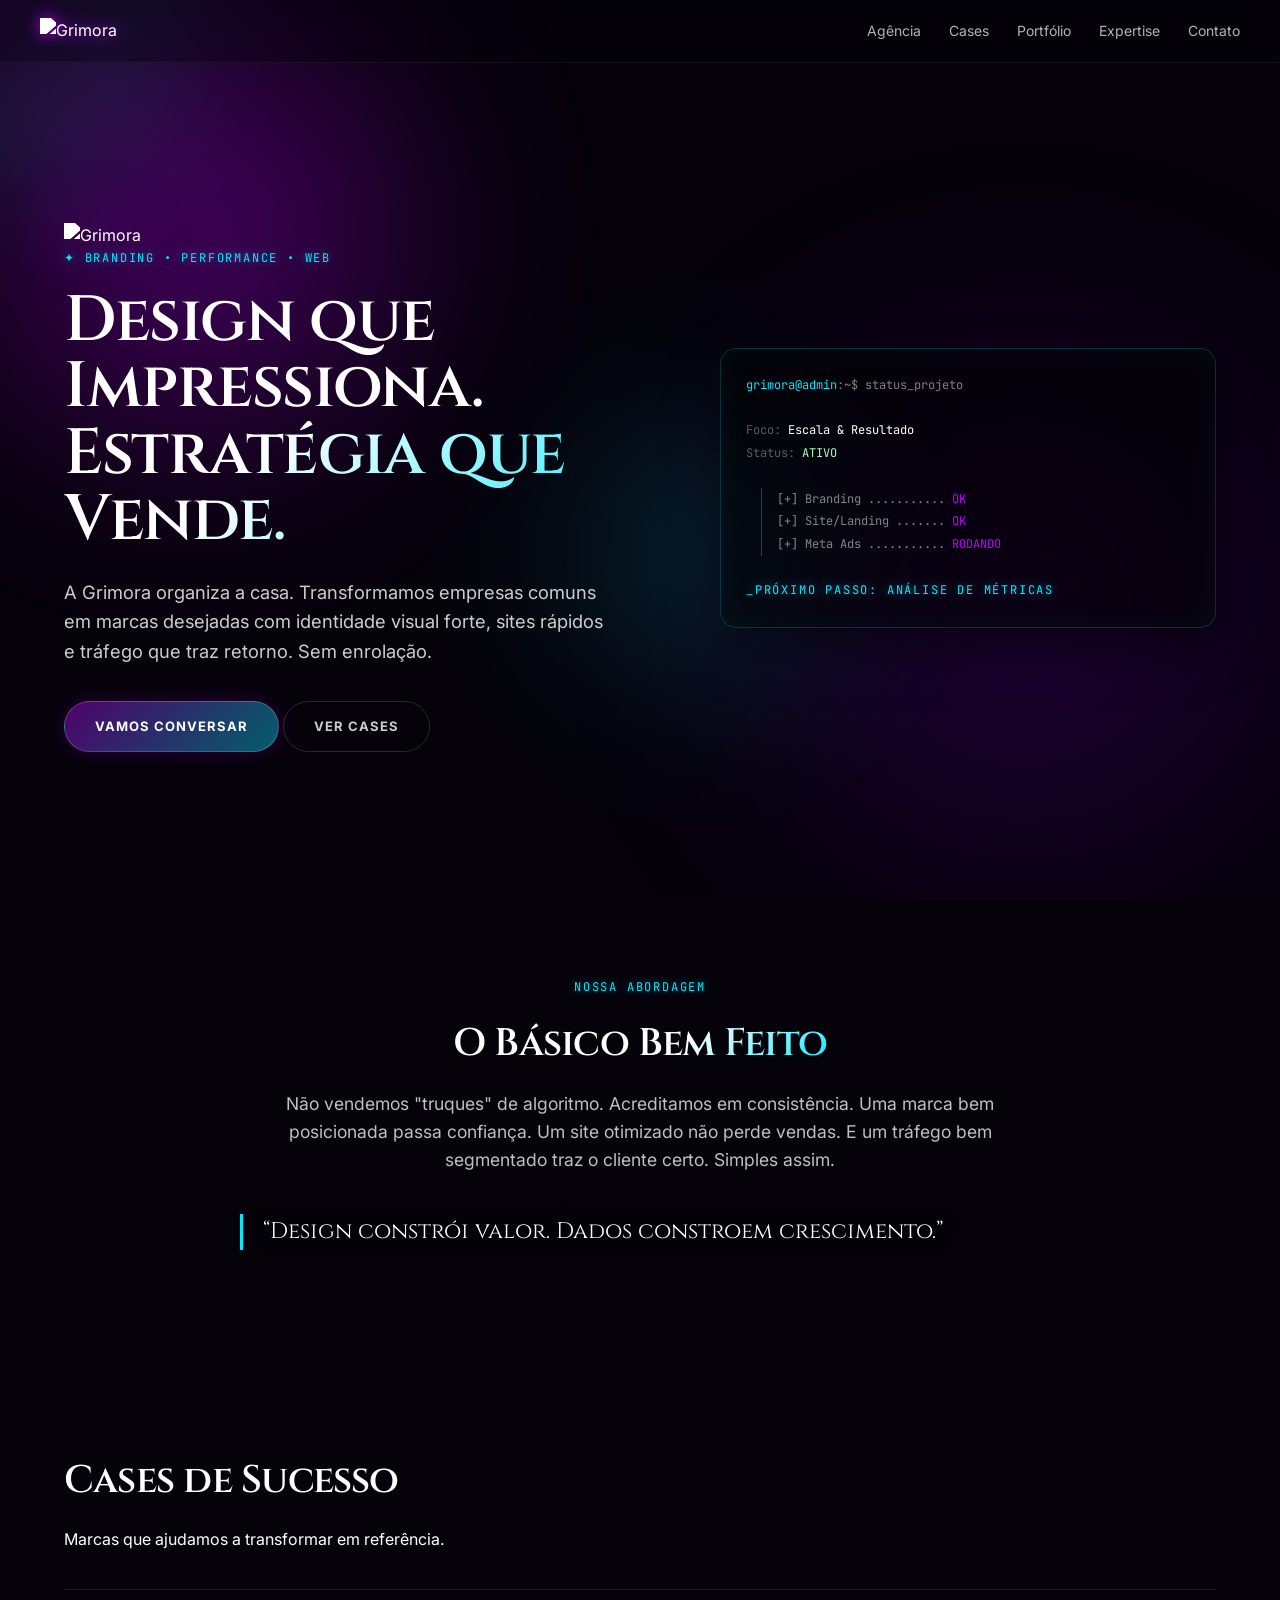
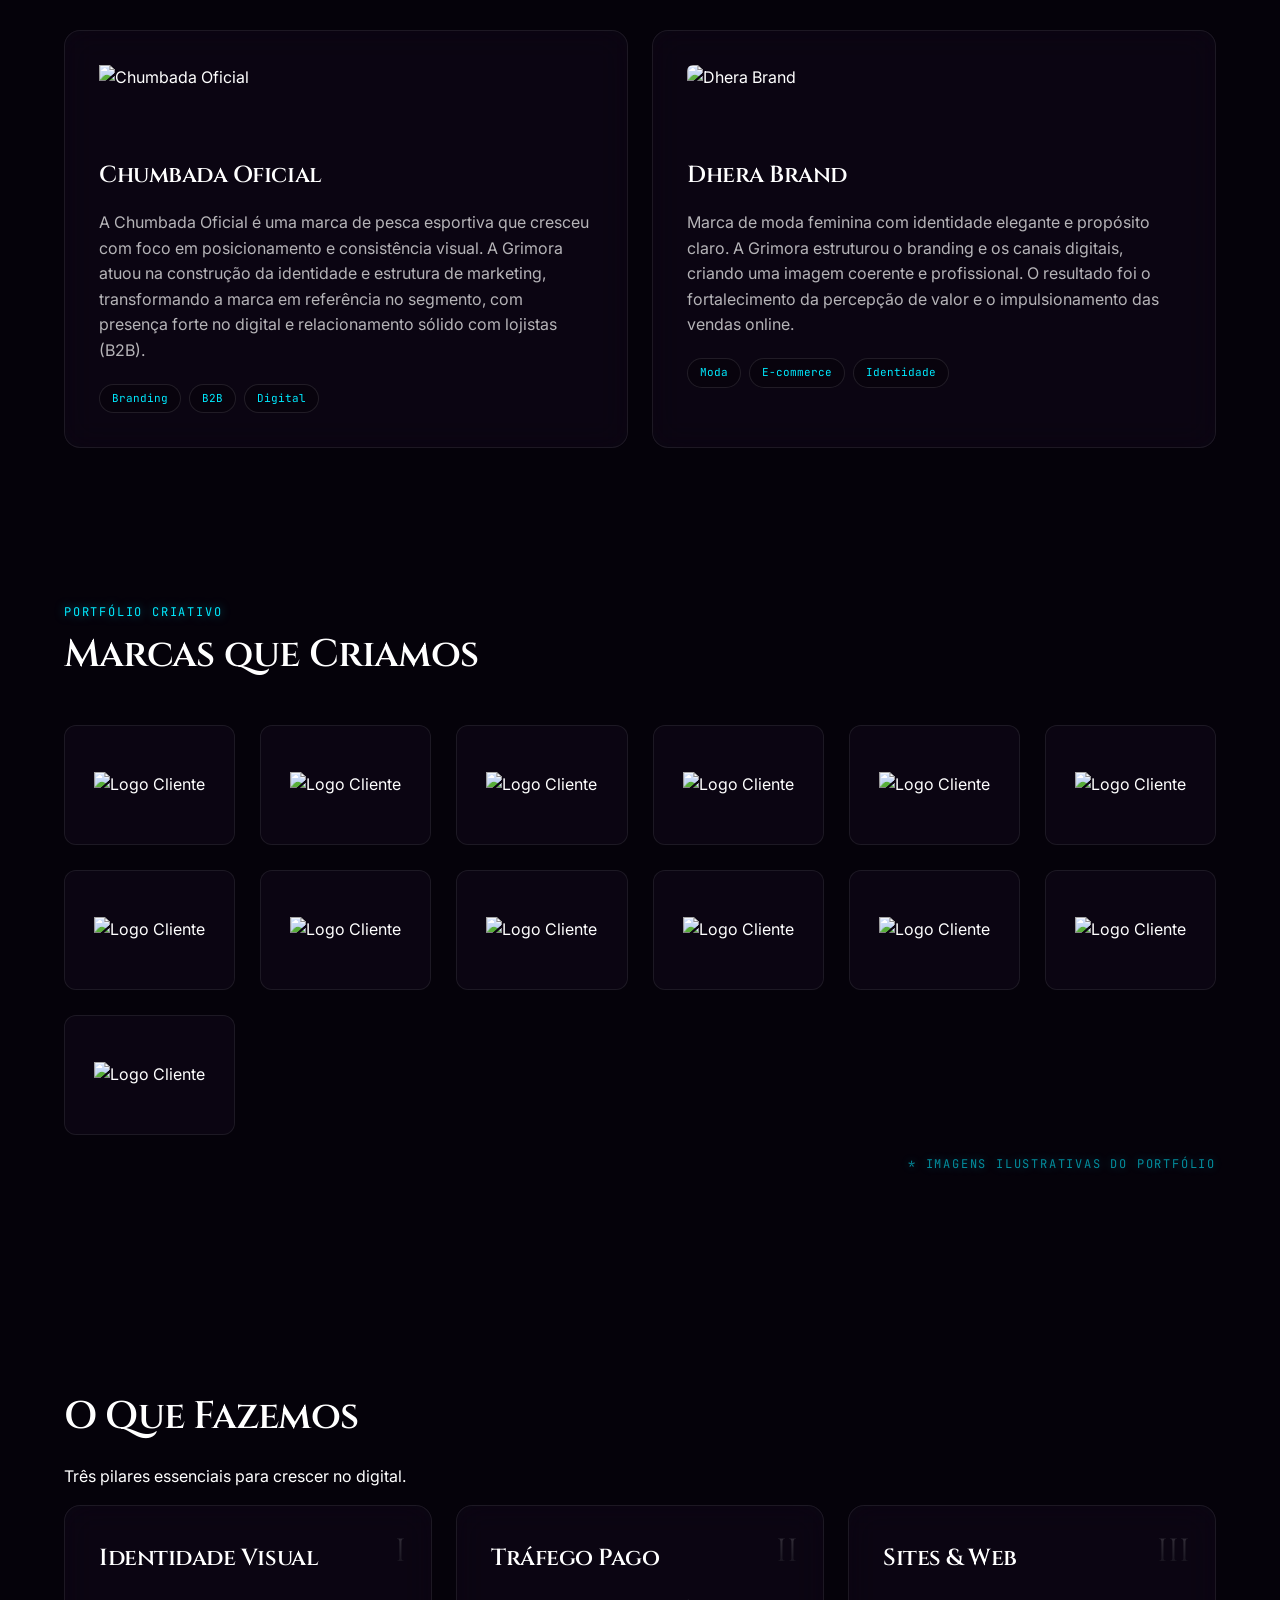
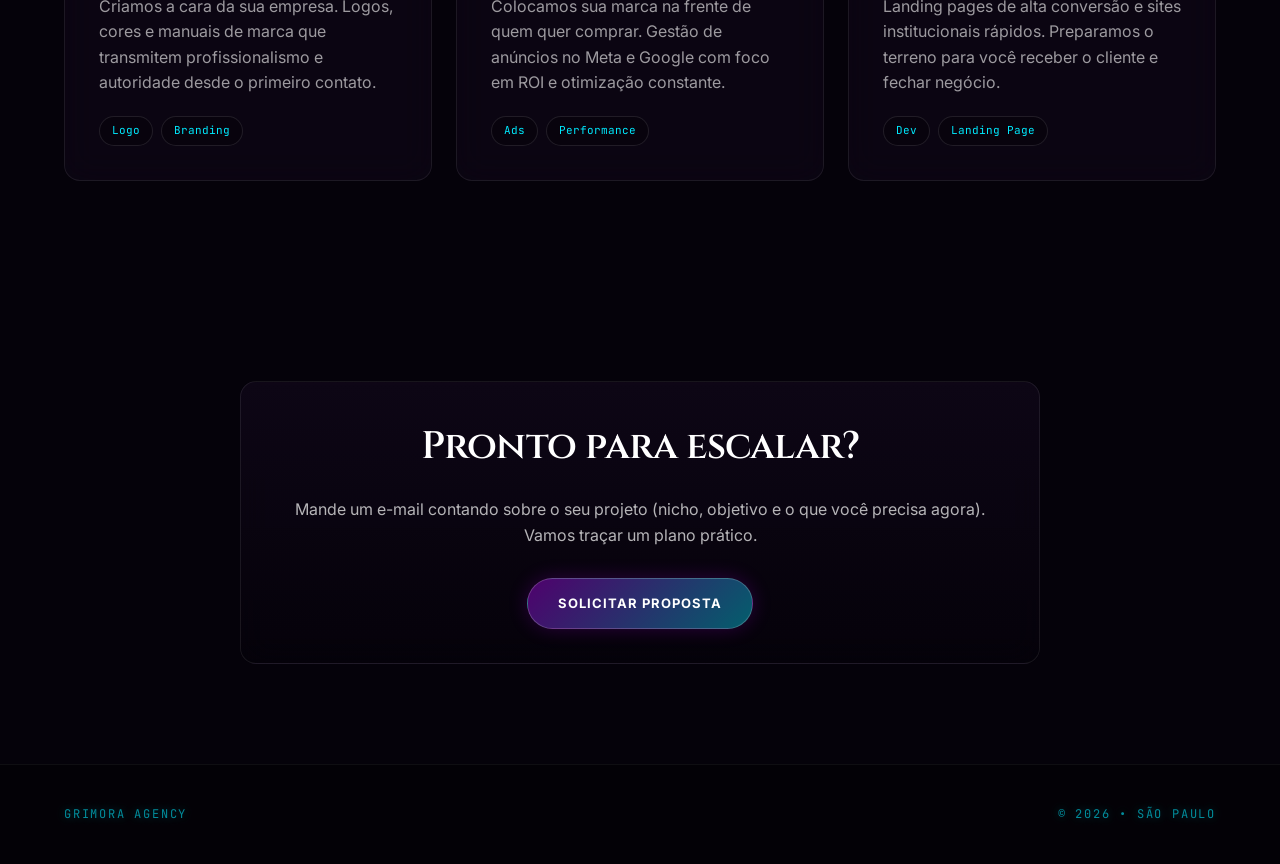
==== index.html @ 7a778765 "Update index.html" ====
<!doctype html>
<html lang="pt-br">
<head>
  <meta charset="utf-8"/>
  <meta content="width=device-width,initial-scale=1" name="viewport"/>
  <title>Grimora | Estratégia, Branding & Performance</title>

  <meta name="description" content="Grimora: onde criatividade encontra performance. Branding forte, sites que convertem e tráfego que funciona." />

  <link rel="preconnect" href="https://fonts.googleapis.com">
  <link rel="preconnect" href="https://fonts.gstatic.com" crossorigin>
  <link href="https://fonts.googleapis.com/css2?family=Cinzel:wght@400;600;800&family=Inter:wght@300;400;600;700&family=JetBrains+Mono:wght@400&display=swap" rel="stylesheet">

  <style>
    :root{
      /* Paleta Mística Contemporânea */
      --bg-deep:#05020a;
      --accent-1:#bd00ff; /* Roxo */
      --accent-2:#00eaff; /* Ciano */
      --text-main:#ffffff;
      --text-muted:rgba(255,255,255,0.7);
      
      --glass-bg: rgba(20, 10, 30, 0.4);
      --glass-border: rgba(255, 255, 255, 0.08);
      --glass-shine: rgba(255, 255, 255, 0.15);

      --font-display:'Cinzel',serif;
      --font-body:'Inter',sans-serif;
      --font-code:'JetBrains Mono',monospace;

      --ease:cubic-bezier(0.23,1,0.32,1);
      --radius:16px;
    }

    *{box-sizing:border-box}
    html{scroll-behavior:smooth}
    
    body{
      margin:0;
      background-color: var(--bg-deep);
      color:var(--text-main);
      font-family:var(--font-body);
      line-height:1.6;
      overflow-x:hidden;
      -webkit-font-smoothing: antialiased;
    }

    /* --- Background Místico Animado --- */
    .mystic-bg {
      position: fixed;
      top: 0; left: 0; width: 100vw; height: 100vh;
      z-index: -1;
      overflow: hidden;
      background: var(--bg-deep);
    }
    .orb {
      position: absolute;
      border-radius: 50%;
      filter: blur(80px);
      opacity: 0.4;
      animation: floatOrb 20s infinite ease-in-out alternate;
    }
    .orb-1 {
      top: -10%; left: -10%; width: 50vw; height: 50vw;
      background: radial-gradient(circle, var(--accent-1), transparent 70%);
      animation-duration: 25s;
    }
    .orb-2 {
      bottom: -10%; right: -10%; width: 60vw; height: 60vw;
      background: radial-gradient(circle, #4b0082, transparent 70%);
      animation-duration: 30s;
    }
    .orb-3 {
      top: 40%; left: 40%; width: 30vw; height: 30vw;
      background: radial-gradient(circle, var(--accent-2), transparent 70%);
      opacity: 0.2;
      animation-duration: 22s;
    }

    @keyframes floatOrb {
      0% { transform: translate(0, 0) scale(1); }
      50% { transform: translate(30px, -50px) scale(1.1); }
      100% { transform: translate(-20px, 40px) scale(0.9); }
    }

    /* Mouse Glow Colorido */
    .magic-cursor{
      position:fixed;
      width:600px;
      height:600px;
      background:radial-gradient(circle, rgba(189, 0, 255, 0.15), rgba(0, 234, 255, 0.1), transparent 60%);
      filter:blur(40px);
      pointer-events:none;
      transform:translate(-50%,-50%);
      z-index:0;
      opacity:0.8;
      mix-blend-mode: screen;
      transition: opacity .4s ease;
    }

    a{text-decoration:none;color:inherit}
    ul{list-style:none;padding:0;margin:0}

    /* Tipografia com Degradê */
    h1,h2,h3{
      font-family:var(--font-display);
      font-weight:600;
      margin:0;
      letter-spacing:-0.02em;
    }
    
    .gradient-text {
      background: linear-gradient(135deg, #fff 30%, var(--accent-2) 100%);
      -webkit-background-clip: text;
      -webkit-text-fill-color: transparent;
      display: inline-block;
    }

    h1{font-size:clamp(2.5rem,5vw,4.5rem);line-height:1.04}
    h2{font-size:clamp(1.9rem,3vw,2.65rem)}
    h3{font-size:1.45rem; color:#fff;}

    .mono{
      font-family:var(--font-code);
      font-size:.75rem;
      letter-spacing:.15em;
      text-transform:uppercase;
      color: var(--accent-2);
      text-shadow: 0 0 10px rgba(0, 234, 255, 0.5);
    }

    .wrap{
      max-width:1200px;
      margin:0 auto;
      padding:0 24px;
      position:relative;
      z-index:1;
    }

    .grid{display:grid;gap:24px}
    .cols-2{grid-template-columns:1fr 1fr}
    .cols-3{grid-template-columns:repeat(auto-fit,minmax(280px,1fr))}

    /* Grid para Logos Pequenos - CORRIGIDO */
    .logo-grid {
      display: grid;
      grid-template-columns: repeat(auto-fill, minmax(150px, 1fr)); 
      gap: 25px;
      margin-top: 40px;
    }
    .logo-item {
      background: var(--glass-bg);
      border: 1px solid var(--glass-border);
      border-radius: 12px;
      height: 120px; /* Altura fixa para alinhar */
      display: flex;
      align-items: center;
      justify-content: center;
      padding: 20px;
      transition: transform 0.3s ease, border-color 0.3s ease;
      overflow: hidden;
    }
    .logo-item:hover {
      transform: translateY(-3px);
      border-color: var(--accent-2);
    }
    .logo-item img {
      width: auto;
      height: auto;
      max-width: 100%;
      max-height: 100%;
      object-fit: contain; /* GARANTE QUE NÃO DISTORCE */
    }

    @media(max-width:900px){ .cols-2{grid-template-columns:1fr} }

    /* Header Glass */
    header{
      position:sticky;
      top:0;
      z-index:100;
      background: rgba(5, 2, 10, 0.3);
      backdrop-filter: blur(12px);
      border-bottom:1px solid rgba(255,255,255,0.05);
      transition: all .35s var(--ease);
    }
    header.is-scrolled{
      background: rgba(5, 2, 10, 0.7);
      border-bottom:1px solid rgba(189, 0, 255, 0.2);
      box-shadow: 0 10px 30px rgba(0,0,0,0.5);
    }

    .nav{ padding:18px 0; display:flex; justify-content:space-between; align-items:center; }
    
    /* Logo Header */
    .logo-header img{
      height:32px; 
      filter: brightness(100) drop-shadow(0 0 8px var(--accent-1));
    }
    
    nav a{
      margin-left:24px;
      font-size:14px;
      color:var(--text-muted);
      position:relative;
      transition: color .3s;
    }
    nav a:hover, nav a.active{ color:#fff; text-shadow: 0 0 8px var(--accent-2); }

    @media(max-width:768px){ nav{display:none} }

    /* Hero Section */
    .hero{
      min-height:90vh;
      display:flex;
      align-items:center;
      padding:120px 0 80px;
    }
    
    .hero-grid{
      display:grid;
      grid-template-columns:1.1fr 0.9fr;
      gap:50px;
      align-items:center;
    }

    /* Logo Hero Grande */
    .hero-logo-img{
      height: 120px; 
      width: auto;
      filter: brightness(100) drop-shadow(0 0 30px rgba(189, 0, 255, 0.6));
      animation: pulseGlow 4s infinite alternate;
    }
    @keyframes pulseGlow {
      0% { filter: brightness(100) drop-shadow(0 0 20px rgba(189, 0, 255, 0.4)); }
      100% { filter: brightness(100) drop-shadow(0 0 40px rgba(0, 234, 255, 0.5)); }
    }

    /* Botões */
    .btn{
      position:relative;
      padding:14px 30px;
      font-size:13px;
      text-transform:uppercase;
      letter-spacing:1px;
      border-radius:50px; 
      font-weight:700;
      display:inline-flex;
      align-items:center;
      gap:10px;
      transition: all .3s ease;
      overflow:hidden;
    }

    .btn-primary{
      background: transparent;
      color: #fff;
      border: 1px solid rgba(255,255,255,0.2);
      background-image: linear-gradient(135deg, rgba(189,0,255,0.4) 0%, rgba(0,234,255,0.4) 100%);
      box-shadow: 0 0 20px rgba(189,0,255,0.2);
    }
    .btn-primary:hover{
      border-color: #fff;
      box-shadow: 0 0 30px rgba(0,234,255,0.4);
      transform: translateY(-2px);
    }

    .btn-outline{
      border:1px solid rgba(255,255,255,0.15);
      color:rgba(255,255,255,0.8);
    }
    .btn-outline:hover{
      background: rgba(255,255,255,0.05);
      border-color: var(--accent-2);
      color: #fff;
    }

    /* Cartão "Glass" (Vidro) */
    .card-glass{
      background: var(--glass-bg);
      backdrop-filter: blur(16px);
      -webkit-backdrop-filter: blur(16px);
      border: 1px solid var(--glass-border);
      border-radius: var(--radius);
      padding:34px;
      transition: all .4s ease;
      position:relative;
      overflow:hidden;
      height: 100%;
    }
    .card-glass:hover{
      border-color: rgba(255,255,255,0.3);
      transform: translateY(-5px);
      box-shadow: 0 15px 40px rgba(0,0,0,0.4), inset 0 0 20px rgba(255,255,255,0.05);
    }
    /* Borda brilhante no hover */
    .card-glass::before {
      content: "";
      position: absolute;
      top: 0; left: 0; right: 0; height: 1px;
      background: linear-gradient(90deg, transparent, var(--accent-1), var(--accent-2), transparent);
      opacity: 0;
      transition: opacity 0.4s;
    }
    .card-glass:hover::before { opacity: 1; }

    .card-num{
      font-family:var(--font-display);
      font-size:2rem;
      opacity:0.2;
      position:absolute;
      top:20px; right:25px;
      background: -webkit-linear-gradient(top, #fff, transparent);
      -webkit-background-clip: text;
      -webkit-text-fill-color: transparent;
    }

    .kicker{ margin-top: 20px; display: flex; gap: 8px; flex-wrap: wrap; }
    .kicker .pill{
      border:1px solid rgba(255,255,255,0.1);
      background: rgba(0,0,0,0.2);
      color: var(--accent-2);
      border-radius: 99px;
      padding: 5px 12px;
      font-size: 11px;
      font-family: var(--font-code);
    }

    /* ESTILOS DOS LOGOS - CORRIGIDO */
    .case-logo {
      height: 70px; /* Um pouco maior */
      width: auto;
      max-width: 100%;
      object-fit: contain;
      margin-bottom: 22px;
      display: block;
      /* Removi o filter: brightness(100) que estava estourando as imagens */
    }
    
    /* CLASSE MÁGICA PARA LOGOS COM FUNDO PRETO */
    .blend-screen {
      mix-blend-mode: screen; /* Torna o preto transparente */
      border-radius: 6px;
    }

    /* Monitor / Orbe de Dados */
    .monitor{
      background: rgba(0,0,0,0.6);
      border:1px solid rgba(0, 234, 255, 0.2);
      border-radius: var(--radius);
      padding:25px;
      font-family:var(--font-code);
      font-size:12px;
      color:rgba(255,255,255,0.5);
      line-height:1.9;
      box-shadow: 0 20px 50px rgba(0,0,0,0.5);
      position:relative;
    }
    .monitor::after{
      content:"";
      position:absolute;
      inset:0;
      border-radius:var(--radius);
      box-shadow: inset 0 0 30px rgba(0, 234, 255, 0.05);
      pointer-events:none;
    }

    /* Sections */
    section{padding:100px 0; position:relative;}
    
    .divider{
      height:1px;
      background: linear-gradient(90deg, transparent, rgba(189, 0, 255, 0.3), transparent);
      margin: 60px 0;
    }

    .quote{
      border-left:3px solid var(--accent-2);
      padding-left:20px;
      font-family: var(--font-display);
      font-size:1.4rem;
      color: #fff;
      text-shadow: 0 0 20px rgba(0,0,0,0.5);
    }

    /* Footer */
    footer{
      border-top:1px solid rgba(255,255,255,0.05);
      padding:40px 0;
      font-size:12px;
      color:rgba(255,255,255,0.4);
      background: rgba(0,0,0,0.4);
    }

    /* Reveal Animation */
    .reveal{
      opacity:0; transform: translateY(20px);
      transition: all 0.8s var(--ease);
    }
    .reveal.in{ opacity:1; transform: translateY(0); }
    .delay-1{ transition-delay: .1s; }
    .delay-2{ transition-delay: .2s; }
    .delay-3{ transition-delay: .3s; }

    @media(max-width:768px){
      .hero-grid{grid-template-columns:1fr; gap:30px;}
      .hero-logo-img{ height: 80px; }
      .monitor{ display:none; }
      h1{ font-size: 2.5rem; }
    }
  </style>
</head>

<body>
  <div class="mystic-bg">
    <div class="orb orb-1"></div>
    <div class="orb orb-2"></div>
    <div class="orb orb-3"></div>
  </div>

  <div class="magic-cursor" id="cursor" aria-hidden="true"></div>

  <header id="header">
    <div class="wrap nav">
      <a class="logo-header" href="#top">
        <img src="https://cdn.shopify.com/s/files/1/0709/2181/4289/files/logo-grimora-fundo-preto.png?v=1768012377" alt="Grimora">
      </a>
      <nav>
        <a href="#agencia" data-link>Agência</a>
        <a href="#cases" data-link>Cases</a>
        <a href="#portfolio" data-link>Portfólio</a>
        <a href="#servicos" data-link>Expertise</a>
        <a href="#contato" data-link>Contato</a>
      </nav>
    </div>
  </header>

  <main id="top">
    <section class="hero">
      <div class="wrap hero-grid">
        <div>
          <div class="hero-logo-container reveal">
            <img src="https://cdn.shopify.com/s/files/1/0709/2181/4289/files/logo-grimora-fundo-preto.png?v=1768012377" alt="Grimora" class="hero-logo-img">
          </div>

          <div class="mono reveal delay-1" style="margin-bottom:20px;">
            ✦ Branding • Performance • Web
          </div>

          <h1 class="reveal delay-2">
            Design que Impressiona.<br>
            <span class="gradient-text">Estratégia que Vende.</span>
          </h1>

          <p class="reveal delay-3" style="color:rgba(255,255,255,0.8); max-width:540px; margin: 24px 0 35px; font-size:1.15rem;">
            A Grimora organiza a casa. Transformamos empresas comuns em marcas desejadas com identidade visual forte, sites rápidos e tráfego que traz retorno. Sem enrolação.
          </p>

          <div class="btns reveal delay-3">
            <a class="btn btn-primary" href="#contato">
              Vamos conversar
            </a>
            <a class="btn btn-outline" href="#cases">
              Ver Cases
            </a>
          </div>
        </div>

        <div class="monitor reveal delay-2">
          <span style="color:var(--accent-2);">grimora@admin</span>:~$ status_projeto<br><br>
          <span style="opacity:0.7">Foco:</span> <span style="color:#fff;">Escala & Resultado</span><br>
          <span style="opacity:0.7">Status:</span> <span style="color:#a6ffbf;">ATIVO</span><br><br>
          
          <div style="margin-left:15px; border-left:1px solid rgba(255,255,255,0.2); padding-left:15px;">
             [+] Branding ........... <span style="color:var(--accent-1)">OK</span><br>
             [+] Site/Landing ....... <span style="color:var(--accent-1)">OK</span><br>
             [+] Meta Ads ........... <span style="color:var(--accent-1)">RODANDO</span>
          </div>
          <br>
          <span class="mono" style="animation:blink 1s infinite">_Próximo passo: Análise de Métricas</span>
        </div>
      </div>
    </section>

    <section id="agencia">
      <div class="wrap" style="text-align:center;">
        <span class="mono reveal">Nossa Abordagem</span>
        <h2 class="reveal delay-1" style="margin:15px 0;">O Básico <span class="gradient-text">Bem Feito</span></h2>
        
        <p class="reveal delay-2" style="max-width:800px; margin:0 auto; color:rgba(255,255,255,0.75); font-size:1.1rem;">
          Não vendemos "truques" de algoritmo. Acreditamos em consistência. 
          Uma marca bem posicionada passa confiança. Um site otimizado não perde vendas. 
          E um tráfego bem segmentado traz o cliente certo. Simples assim.
        </p>
        
        <div class="quote reveal delay-3" style="margin-top:40px; text-align:left; max-width:800px; margin-inline:auto;">
          “Design constrói valor. Dados constroem crescimento.”
        </div>
      </div>
    </section>

    <section id="cases">
      <div class="wrap">
        <div class="section-head" style="border-bottom: 1px solid rgba(255,255,255,0.1); margin-bottom: 40px; padding-bottom: 20px;">
          <div>
            <h2 class="reveal">Cases de Sucesso</h2>
            <p class="reveal delay-1">Marcas que ajudamos a transformar em referência.</p>
          </div>
        </div>

        <div class="grid cols-2">
          <div class="card-glass reveal">
            <img src="https://cdn.shopify.com/s/files/1/0454/5845/6736/files/CHUMBADA-OFICIAL.png?v=1756760093" alt="Chumbada Oficial" class="case-logo">
            <h3>Chumbada Oficial</h3>
            <p style="color:rgba(255,255,255,0.7)">
              A Chumbada Oficial é uma marca de pesca esportiva que cresceu com foco em posicionamento e consistência visual. 
              A Grimora atuou na construção da identidade e estrutura de marketing, transformando a marca em referência no segmento, com presença forte no digital e relacionamento sólido com lojistas (B2B).
            </p>
            <div class="kicker">
              <span class="pill">Branding</span>
              <span class="pill">B2B</span>
              <span class="pill">Digital</span>
            </div>
          </div>

          <div class="card-glass reveal delay-1">
            <img src="https://cdn.shopify.com/s/files/1/0709/2181/4289/files/logo-quadrado-fundo-preto_88de8c17-ab4f-4ac5-bd31-09e2a251e6c6.png?v=1756218817" alt="Dhera Brand" class="case-logo blend-screen">
            <h3>Dhera Brand</h3>
            <p style="color:rgba(255,255,255,0.7)">
              Marca de moda feminina com identidade elegante e propósito claro. 
              A Grimora estruturou o branding e os canais digitais, criando uma imagem coerente e profissional. 
              O resultado foi o fortalecimento da percepção de valor e o impulsionamento das vendas online.
            </p>
            <div class="kicker">
              <span class="pill">Moda</span>
              <span class="pill">E-commerce</span>
              <span class="pill">Identidade</span>
            </div>
          </div>
        </div>
      </div>
    </section>

    <section id="portfolio" style="padding-top: 50px;">
      <div class="wrap">
        <span class="mono reveal">Portfólio Criativo</span>
        <h2 class="reveal delay-1">Marcas que Criamos</h2>
        
        <div class="logo-grid reveal delay-2">
          <div class="logo-item"><img src="https://i.postimg.cc/4710rpn4/logo1.png" alt="Logo Cliente"></div>
          <div class="logo-item"><img src="https://i.postimg.cc/JDQF9jtH/logo2.png" alt="Logo Cliente"></div>
          <div class="logo-item"><img src="https://i.postimg.cc/G8jfZv9j/logo3.png" alt="Logo Cliente"></div>
          <div class="logo-item"><img src="https://i.postimg.cc/7GNRpSbb/logo4.png" alt="Logo Cliente"></div>
          <div class="logo-item"><img src="https://i.postimg.cc/dk9fzGDn/logo5.png" alt="Logo Cliente"></div>
          <div class="logo-item"><img src="https://i.postimg.cc/34ZqP2Wg/logo6.png" alt="Logo Cliente"></div>
          <div class="logo-item"><img src="https://i.postimg.cc/1V5dP4N0/logo7.png" alt="Logo Cliente"></div>
          <div class="logo-item"><img src="https://i.postimg.cc/8fPYDsrm/logo8.png" alt="Logo Cliente"></div>
          <div class="logo-item"><img src="https://i.postimg.cc/Pvr7hN84/logo9.png" alt="Logo Cliente"></div>
          <div class="logo-item"><img src="https://i.postimg.cc/fSTPZk0v/logo10.png" alt="Logo Cliente"></div>
          <div class="logo-item"><img src="https://i.postimg.cc/kRXH9DtT/logo11.png" alt="Logo Cliente"></div>
          <div class="logo-item"><img src="https://i.postimg.cc/JH4FmtBd/logo12.png" alt="Logo Cliente"></div>
          <div class="logo-item"><img src="https://i.postimg.cc/CnL2YdfX/logo13.png" alt="Logo Cliente"></div>
        </div>
        <p class="mono" style="margin-top:20px; text-align:right; opacity:0.6">* Imagens ilustrativas do portfólio</p>
      </div>
    </section>

    <section id="servicos">
      <div class="wrap">
        <div class="section-head" style="border-bottom-color:rgba(255,255,255,0.1);">
          <div>
            <h2 class="reveal">O Que Fazemos</h2>
            <p class="reveal delay-1">Três pilares essenciais para crescer no digital.</p>
          </div>
        </div>

        <div class="grid cols-3">
          <div class="card-glass reveal">
            <div class="card-num">I</div>
            <h3>Identidade Visual</h3>
            <p style="color:rgba(255,255,255,0.6)">
              Criamos a cara da sua empresa. Logos, cores e manuais de marca que transmitem profissionalismo e autoridade desde o primeiro contato.
            </p>
            <div class="kicker">
              <span class="pill">Logo</span>
              <span class="pill">Branding</span>
            </div>
          </div>

          <div class="card-glass reveal delay-1">
            <div class="card-num">II</div>
            <h3>Tráfego Pago</h3>
            <p style="color:rgba(255,255,255,0.6)">
              Colocamos sua marca na frente de quem quer comprar. Gestão de anúncios no Meta e Google com foco em ROI e otimização constante.
            </p>
            <div class="kicker">
              <span class="pill">Ads</span>
              <span class="pill">Performance</span>
            </div>
          </div>

          <div class="card-glass reveal delay-2">
            <div class="card-num">III</div>
            <h3>Sites & Web</h3>
            <p style="color:rgba(255,255,255,0.6)">
              Landing pages de alta conversão e sites institucionais rápidos. Preparamos o terreno para você receber o cliente e fechar negócio.
            </p>
            <div class="kicker">
              <span class="pill">Dev</span>
              <span class="pill">Landing Page</span>
            </div>
          </div>
        </div>
      </div>
    </section>

    <section id="contato" style="text-align:center;">
      <div class="wrap">
        <div class="card-glass reveal" style="max-width:800px; margin:0 auto; background: linear-gradient(180deg, rgba(20,10,30,0.6), rgba(5,2,10,0.8));">
          <h2 style="margin-bottom:20px;">Pronto para escalar?</h2>
          <p style="margin-bottom:30px; color:rgba(255,255,255,0.7);">
            Mande um e-mail contando sobre o seu projeto (nicho, objetivo e o que você precisa agora). Vamos traçar um plano prático.
          </p>
          
          <a class="btn btn-primary" href="mailto:publicidadegrimora@gmail.com?subject=Grimora%20-%20Novo%20Projeto">
            Solicitar Proposta
          </a>
        </div>
      </div>
    </section>

  </main>

  <footer>
    <div class="wrap" style="display:flex; justify-content:space-between; opacity:0.6;">
      <span class="mono">GRIMORA AGENCY</span>
      <span class="mono">© 2026 • SÃO PAULO</span>
    </div>
  </footer>

  <script>
    // Cursor mágico
    const cursor = document.getElementById("cursor");
    let mouseX = 0, mouseY = 0;
    let cursorX = 0, cursorY = 0;

    document.addEventListener("mousemove", (e) => {
      mouseX = e.clientX;
      mouseY = e.clientY;
    });

    function animateCursor() {
      cursorX += (mouseX - cursorX) * 0.1;
      cursorY += (mouseY - cursorY) * 0.1;
      
      cursor.style.left = cursorX + "px";
      cursor.style.top = cursorY + "px";
      
      requestAnimationFrame(animateCursor);
    }
    animateCursor();

    // Scroll Header
    const header = document.getElementById("header");
    window.addEventListener("scroll", () => {
      if(window.scrollY > 20) header.classList.add("is-scrolled");
      else header.classList.remove("is-scrolled");
    });

    // Reveal Animation
    const observer = new IntersectionObserver((entries) => {
      entries.forEach(entry => {
        if(entry.isIntersecting) entry.target.classList.add("in");
      });
    }, { threshold: 0.1 });
    
    document.querySelectorAll('.reveal').forEach(el => observer.observe(el));
  </script>
</body>
</html>
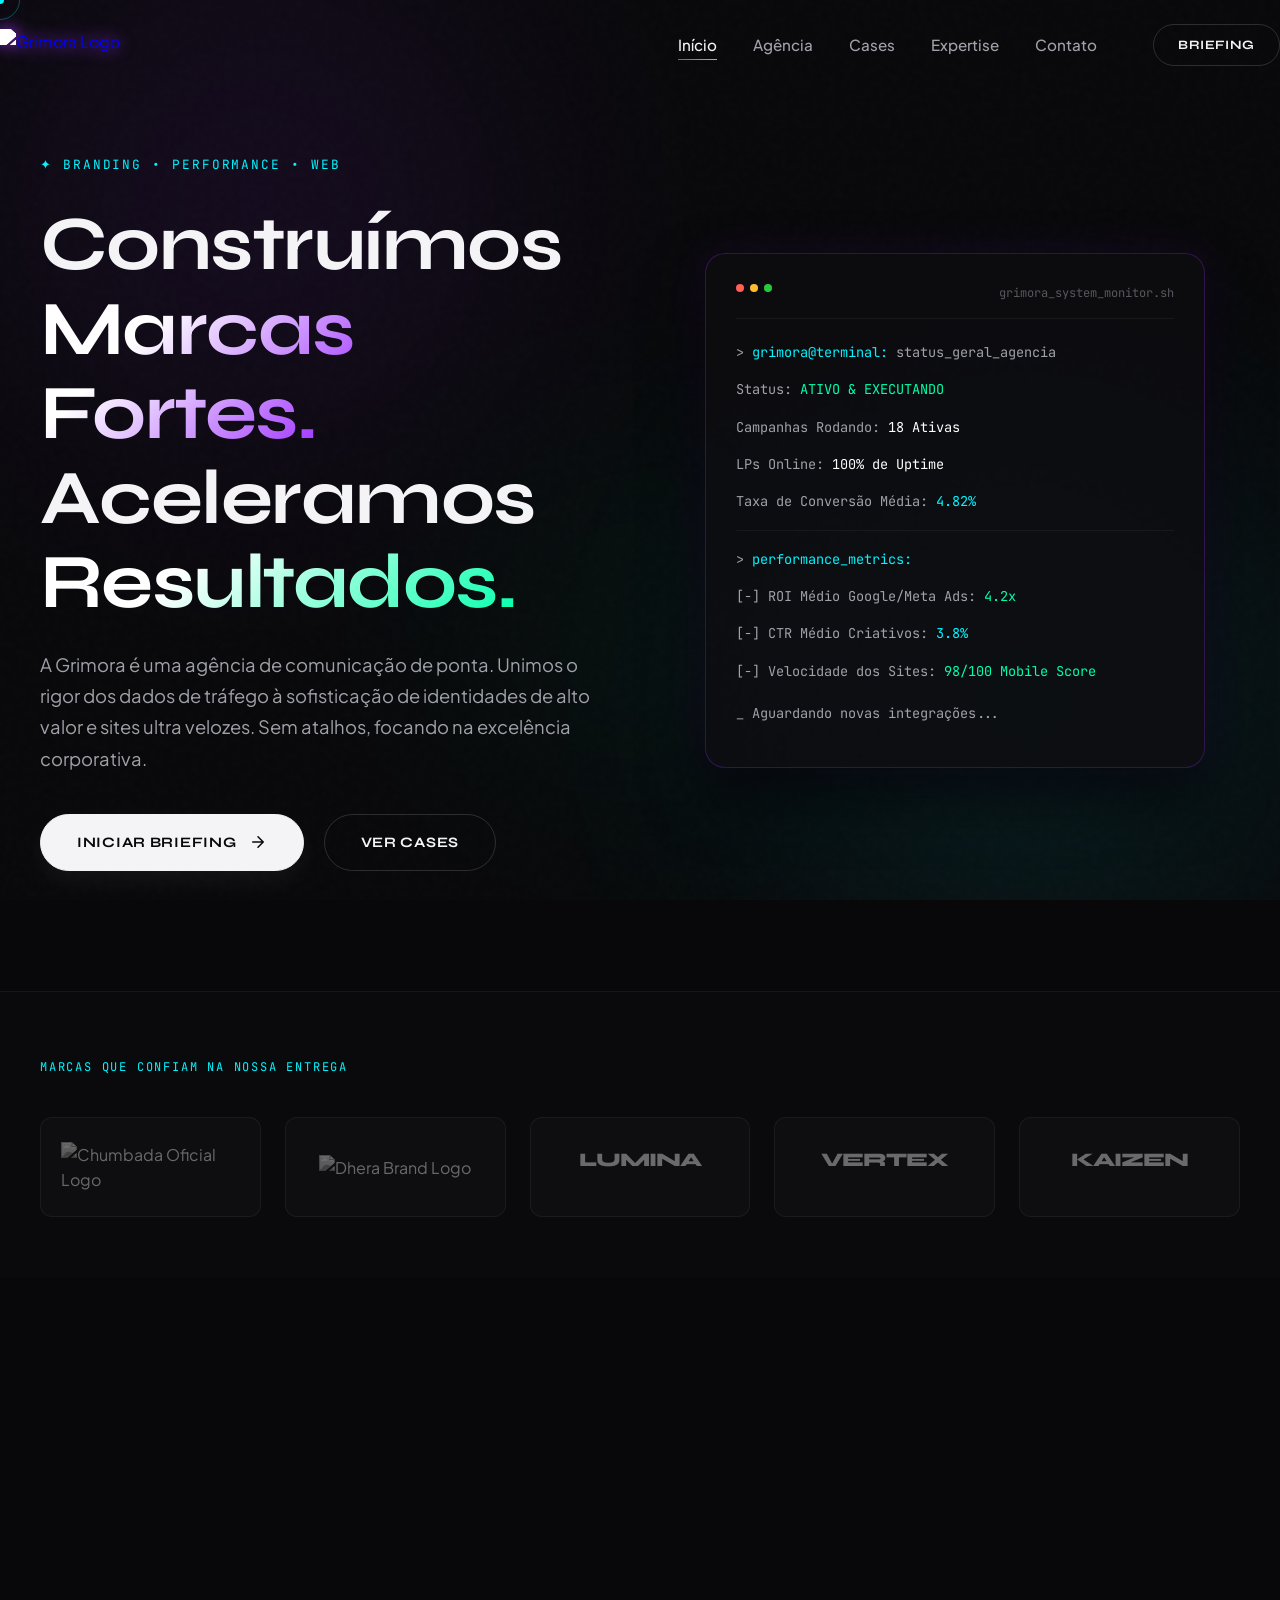
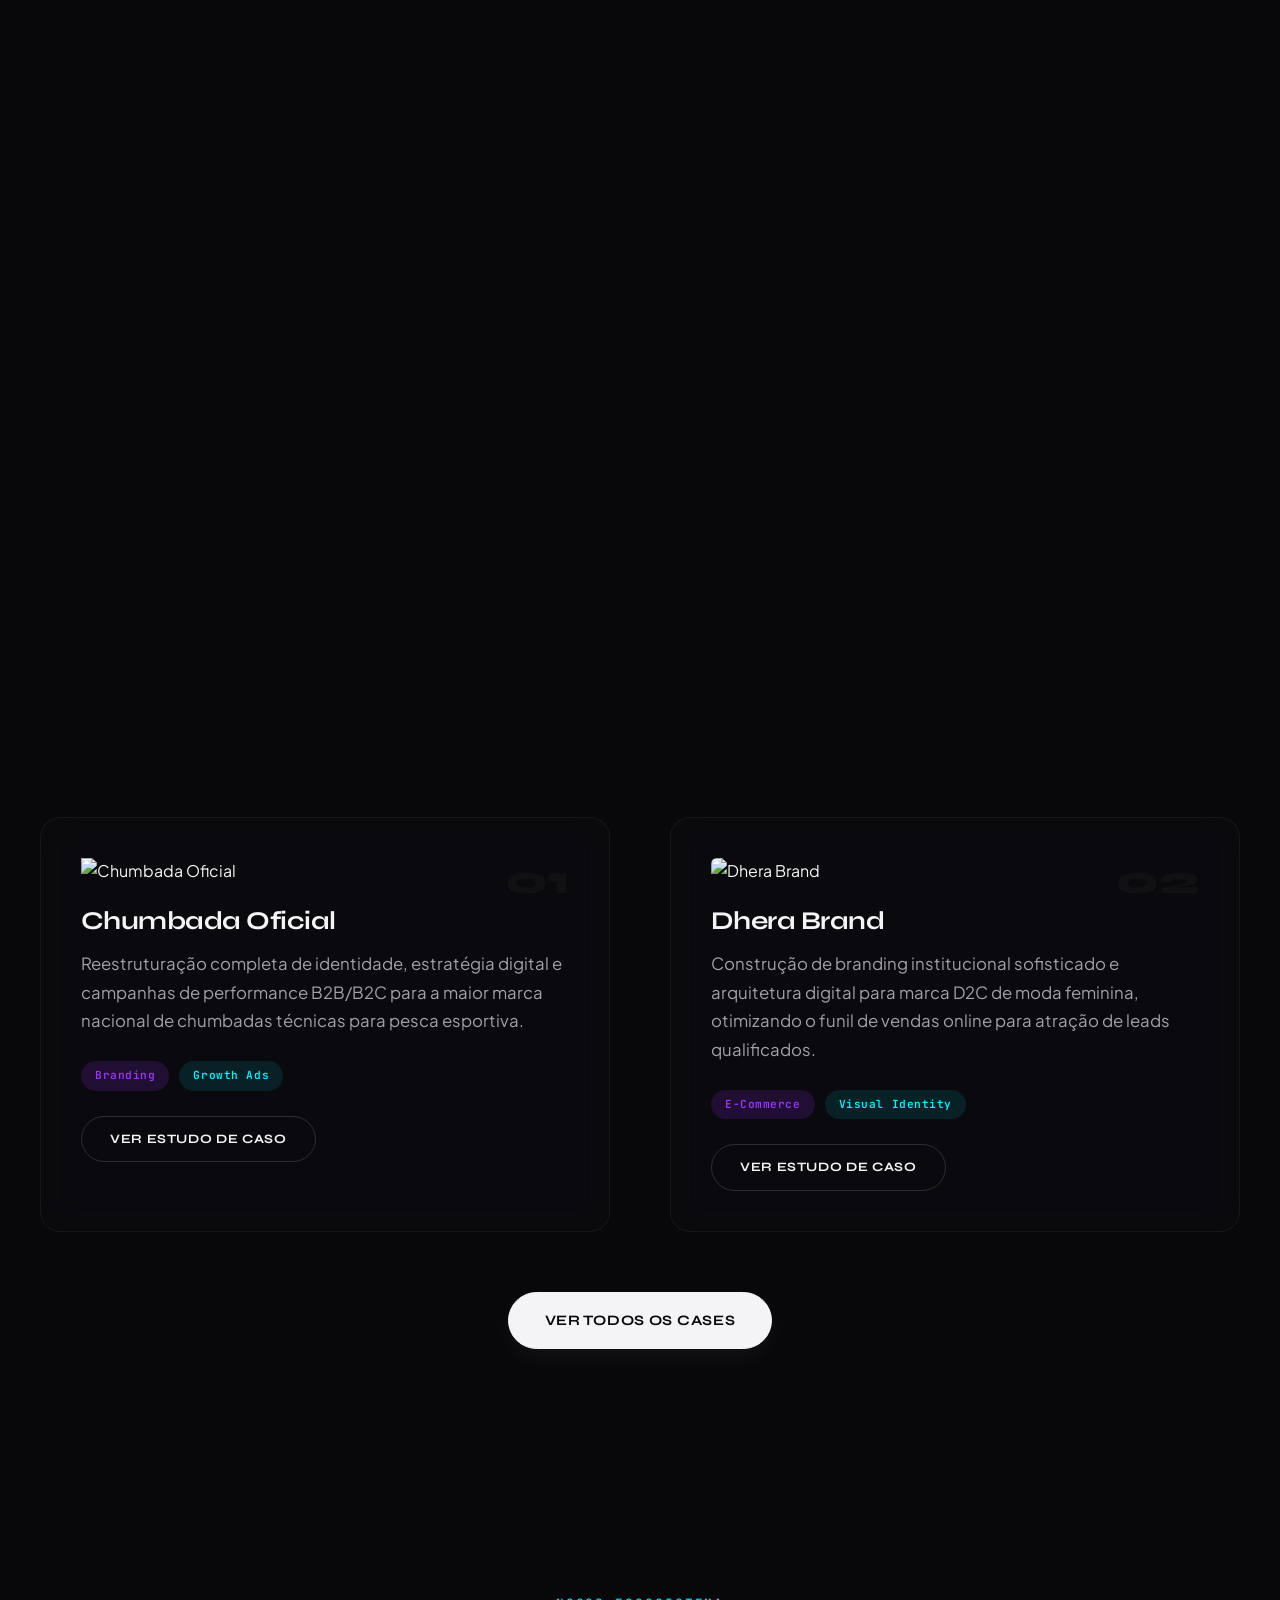
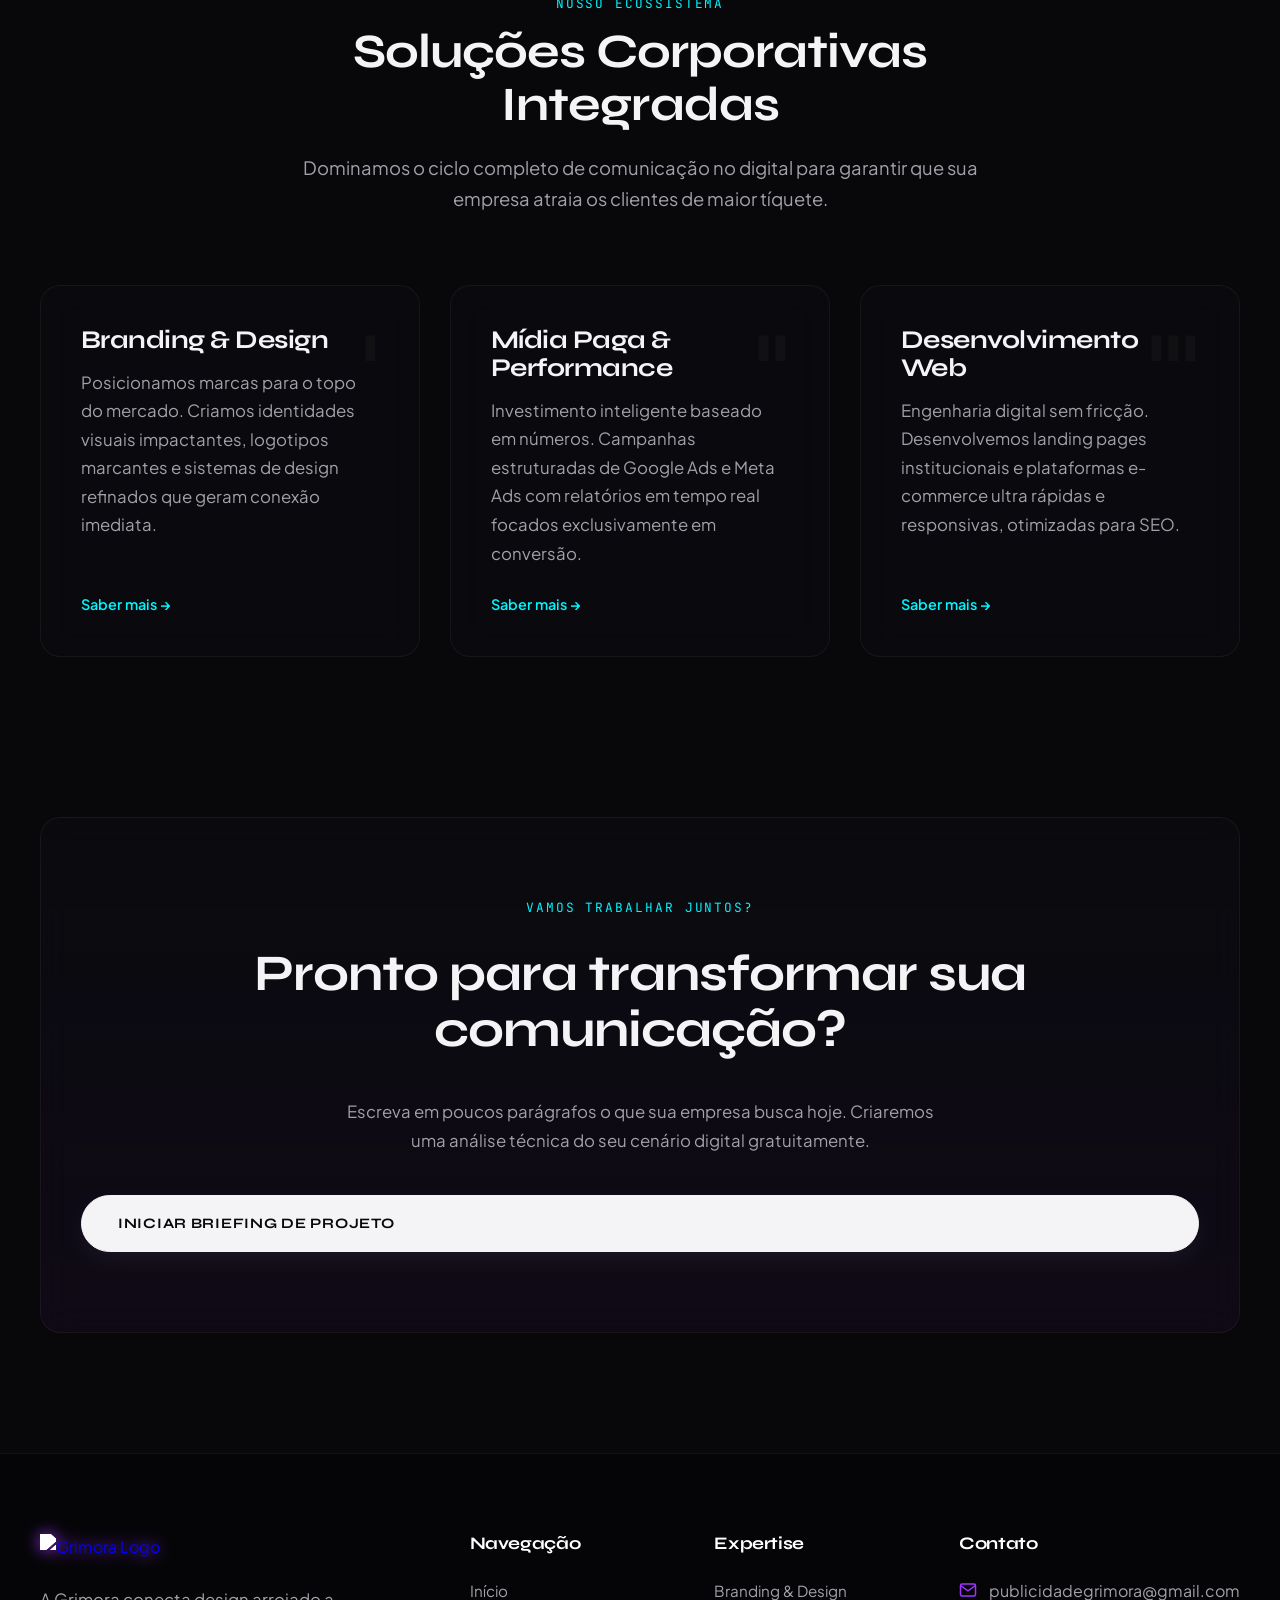
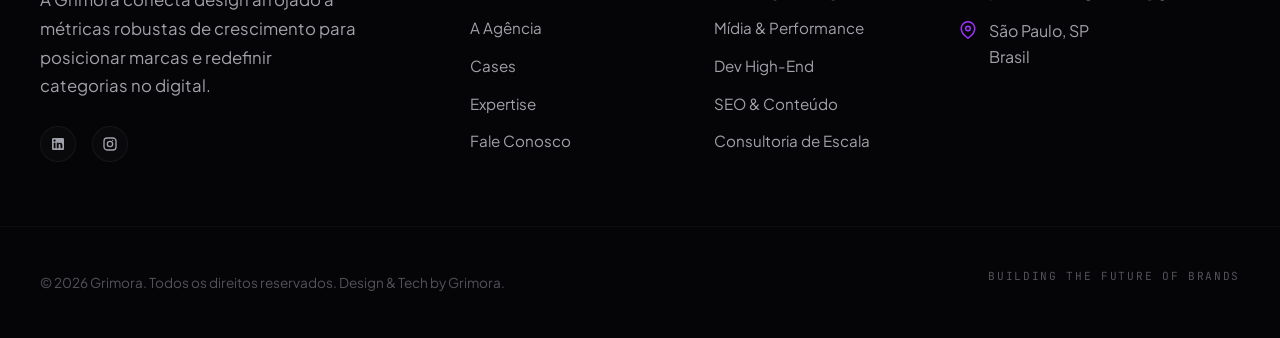
==== commit e1fe9ed0: "Revamp complete do site para multi-pagina e remocao do CNAME" ====
--- a/index.html
+++ b/index.html
@@ -1,680 +1,315 @@
-<!doctype html>
-<html lang="pt-br">
+<!DOCTYPE html>
+<html lang="pt-BR">
 <head>
-  <meta charset="utf-8"/>
-  <meta content="width=device-width,initial-scale=1" name="viewport"/>
-  <title>Grimora | Estratégia, Branding & Performance</title>
-
-  <meta name="description" content="Grimora: onde criatividade encontra performance. Branding forte, sites que convertem e tráfego que funciona." />
-
-  <link rel="preconnect" href="https://fonts.googleapis.com">
-  <link rel="preconnect" href="https://fonts.gstatic.com" crossorigin>
-  <link href="https://fonts.googleapis.com/css2?family=Cinzel:wght@400;600;800&family=Inter:wght@300;400;600;700&family=JetBrains+Mono:wght@400&display=swap" rel="stylesheet">
-
-  <style>
-    :root{
-      /* Paleta Mística Contemporânea */
-      --bg-deep:#05020a;
-      --accent-1:#bd00ff; /* Roxo */
-      --accent-2:#00eaff; /* Ciano */
-      --text-main:#ffffff;
-      --text-muted:rgba(255,255,255,0.7);
+  <meta charset="UTF-8">
+  <meta name="viewport" content="width=device-width, initial-scale=1.0">
+  <title>Grimora | Agência de Comunicação, Branding & Performance</title>
+  <meta name="description" content="Estratégia e criatividade de alta performance. Elevamos marcas comuns ao patamar de líderes desejadas através de branding refinado, tráfego pago inteligente e engenharia web.">
+  <link rel="icon" type="image/png" href="https://cdn.shopify.com/s/files/1/0709/2181/4289/files/logo-grimora-fundo-preto.png?v=1768012377">
+  <link rel="stylesheet" href="assets/css/style.css">
+</head>
+<body>
+
+  <!-- Ambient Background System -->
+  <div class="bg-ambient">
+    <div class="bg-glow glow-1"></div>
+    <div class="bg-glow glow-2"></div>
+    <div class="bg-glow glow-3"></div>
+  </div>
+  <div class="noise-overlay"></div>
+
+  <!-- Custom Cursor -->
+  <div class="custom-cursor"></div>
+  <div class="custom-cursor-follower"></div>
+
+  <!-- Header -->
+  <header class="header">
+    <div class="container nav-container">
+      <a href="index.html" class="logo">
+        <img class="logo-img" src="https://cdn.shopify.com/s/files/1/0709/2181/4289/files/logo-grimora-fundo-preto.png?v=1768012377" alt="Grimora Logo">
+      </a>
       
-      --glass-bg: rgba(20, 10, 30, 0.4);
-      --glass-border: rgba(255, 255, 255, 0.08);
-      --glass-shine: rgba(255, 255, 255, 0.15);
-
-      --font-display:'Cinzel',serif;
-      --font-body:'Inter',sans-serif;
-      --font-code:'JetBrains Mono',monospace;
-
-      --ease:cubic-bezier(0.23,1,0.32,1);
-      --radius:16px;
-    }
-
-    *{box-sizing:border-box}
-    html{scroll-behavior:smooth}
-    
-    body{
-      margin:0;
-      background-color: var(--bg-deep);
-      color:var(--text-main);
-      font-family:var(--font-body);
-      line-height:1.6;
-      overflow-x:hidden;
-      -webkit-font-smoothing: antialiased;
-    }
-
-    /* --- Background Místico Animado --- */
-    .mystic-bg {
-      position: fixed;
-      top: 0; left: 0; width: 100vw; height: 100vh;
-      z-index: -1;
-      overflow: hidden;
-      background: var(--bg-deep);
-    }
-    .orb {
-      position: absolute;
-      border-radius: 50%;
-      filter: blur(80px);
-      opacity: 0.4;
-      animation: floatOrb 20s infinite ease-in-out alternate;
-    }
-    .orb-1 {
-      top: -10%; left: -10%; width: 50vw; height: 50vw;
-      background: radial-gradient(circle, var(--accent-1), transparent 70%);
-      animation-duration: 25s;
-    }
-    .orb-2 {
-      bottom: -10%; right: -10%; width: 60vw; height: 60vw;
-      background: radial-gradient(circle, #4b0082, transparent 70%);
-      animation-duration: 30s;
-    }
-    .orb-3 {
-      top: 40%; left: 40%; width: 30vw; height: 30vw;
-      background: radial-gradient(circle, var(--accent-2), transparent 70%);
-      opacity: 0.2;
-      animation-duration: 22s;
-    }
-
-    @keyframes floatOrb {
-      0% { transform: translate(0, 0) scale(1); }
-      50% { transform: translate(30px, -50px) scale(1.1); }
-      100% { transform: translate(-20px, 40px) scale(0.9); }
-    }
-
-    /* Mouse Glow Colorido */
-    .magic-cursor{
-      position:fixed;
-      width:600px;
-      height:600px;
-      background:radial-gradient(circle, rgba(189, 0, 255, 0.15), rgba(0, 234, 255, 0.1), transparent 60%);
-      filter:blur(40px);
-      pointer-events:none;
-      transform:translate(-50%,-50%);
-      z-index:0;
-      opacity:0.8;
-      mix-blend-mode: screen;
-      transition: opacity .4s ease;
-    }
-
-    a{text-decoration:none;color:inherit}
-    ul{list-style:none;padding:0;margin:0}
-
-    /* Tipografia com Degradê */
-    h1,h2,h3{
-      font-family:var(--font-display);
-      font-weight:600;
-      margin:0;
-      letter-spacing:-0.02em;
-    }
-    
-    .gradient-text {
-      background: linear-gradient(135deg, #fff 30%, var(--accent-2) 100%);
-      -webkit-background-clip: text;
-      -webkit-text-fill-color: transparent;
-      display: inline-block;
-    }
-
-    h1{font-size:clamp(2.5rem,5vw,4.5rem);line-height:1.04}
-    h2{font-size:clamp(1.9rem,3vw,2.65rem)}
-    h3{font-size:1.45rem; color:#fff;}
-
-    .mono{
-      font-family:var(--font-code);
-      font-size:.75rem;
-      letter-spacing:.15em;
-      text-transform:uppercase;
-      color: var(--accent-2);
-      text-shadow: 0 0 10px rgba(0, 234, 255, 0.5);
-    }
-
-    .wrap{
-      max-width:1200px;
-      margin:0 auto;
-      padding:0 24px;
-      position:relative;
-      z-index:1;
-    }
-
-    .grid{display:grid;gap:24px}
-    .cols-2{grid-template-columns:1fr 1fr}
-    .cols-3{grid-template-columns:repeat(auto-fit,minmax(280px,1fr))}
-
-    /* Grid para Logos Pequenos - CORRIGIDO */
-    .logo-grid {
-      display: grid;
-      grid-template-columns: repeat(auto-fill, minmax(150px, 1fr)); 
-      gap: 25px;
-      margin-top: 40px;
-    }
-    .logo-item {
-      background: var(--glass-bg);
-      border: 1px solid var(--glass-border);
-      border-radius: 12px;
-      height: 120px; /* Altura fixa para alinhar */
-      display: flex;
-      align-items: center;
-      justify-content: center;
-      padding: 20px;
-      transition: transform 0.3s ease, border-color 0.3s ease;
-      overflow: hidden;
-    }
-    .logo-item:hover {
-      transform: translateY(-3px);
-      border-color: var(--accent-2);
-    }
-    .logo-item img {
-      width: auto;
-      height: auto;
-      max-width: 100%;
-      max-height: 100%;
-      object-fit: contain; /* GARANTE QUE NÃO DISTORCE */
-    }
-
-    @media(max-width:900px){ .cols-2{grid-template-columns:1fr} }
-
-    /* Header Glass */
-    header{
-      position:sticky;
-      top:0;
-      z-index:100;
-      background: rgba(5, 2, 10, 0.3);
-      backdrop-filter: blur(12px);
-      border-bottom:1px solid rgba(255,255,255,0.05);
-      transition: all .35s var(--ease);
-    }
-    header.is-scrolled{
-      background: rgba(5, 2, 10, 0.7);
-      border-bottom:1px solid rgba(189, 0, 255, 0.2);
-      box-shadow: 0 10px 30px rgba(0,0,0,0.5);
-    }
-
-    .nav{ padding:18px 0; display:flex; justify-content:space-between; align-items:center; }
-    
-    /* Logo Header */
-    .logo-header img{
-      height:32px; 
-      filter: brightness(100) drop-shadow(0 0 8px var(--accent-1));
-    }
-    
-    nav a{
-      margin-left:24px;
-      font-size:14px;
-      color:var(--text-muted);
-      position:relative;
-      transition: color .3s;
-    }
-    nav a:hover, nav a.active{ color:#fff; text-shadow: 0 0 8px var(--accent-2); }
-
-    @media(max-width:768px){ nav{display:none} }
-
-    /* Hero Section */
-    .hero{
-      min-height:90vh;
-      display:flex;
-      align-items:center;
-      padding:120px 0 80px;
-    }
-    
-    .hero-grid{
-      display:grid;
-      grid-template-columns:1.1fr 0.9fr;
-      gap:50px;
-      align-items:center;
-    }
-
-    /* Logo Hero Grande */
-    .hero-logo-img{
-      height: 120px; 
-      width: auto;
-      filter: brightness(100) drop-shadow(0 0 30px rgba(189, 0, 255, 0.6));
-      animation: pulseGlow 4s infinite alternate;
-    }
-    @keyframes pulseGlow {
-      0% { filter: brightness(100) drop-shadow(0 0 20px rgba(189, 0, 255, 0.4)); }
-      100% { filter: brightness(100) drop-shadow(0 0 40px rgba(0, 234, 255, 0.5)); }
-    }
-
-    /* Botões */
-    .btn{
-      position:relative;
-      padding:14px 30px;
-      font-size:13px;
-      text-transform:uppercase;
-      letter-spacing:1px;
-      border-radius:50px; 
-      font-weight:700;
-      display:inline-flex;
-      align-items:center;
-      gap:10px;
-      transition: all .3s ease;
-      overflow:hidden;
-    }
-
-    .btn-primary{
-      background: transparent;
-      color: #fff;
-      border: 1px solid rgba(255,255,255,0.2);
-      background-image: linear-gradient(135deg, rgba(189,0,255,0.4) 0%, rgba(0,234,255,0.4) 100%);
-      box-shadow: 0 0 20px rgba(189,0,255,0.2);
-    }
-    .btn-primary:hover{
-      border-color: #fff;
-      box-shadow: 0 0 30px rgba(0,234,255,0.4);
-      transform: translateY(-2px);
-    }
-
-    .btn-outline{
-      border:1px solid rgba(255,255,255,0.15);
-      color:rgba(255,255,255,0.8);
-    }
-    .btn-outline:hover{
-      background: rgba(255,255,255,0.05);
-      border-color: var(--accent-2);
-      color: #fff;
-    }
-
-    /* Cartão "Glass" (Vidro) */
-    .card-glass{
-      background: var(--glass-bg);
-      backdrop-filter: blur(16px);
-      -webkit-backdrop-filter: blur(16px);
-      border: 1px solid var(--glass-border);
-      border-radius: var(--radius);
-      padding:34px;
-      transition: all .4s ease;
-      position:relative;
-      overflow:hidden;
-      height: 100%;
-    }
-    .card-glass:hover{
-      border-color: rgba(255,255,255,0.3);
-      transform: translateY(-5px);
-      box-shadow: 0 15px 40px rgba(0,0,0,0.4), inset 0 0 20px rgba(255,255,255,0.05);
-    }
-    /* Borda brilhante no hover */
-    .card-glass::before {
-      content: "";
-      position: absolute;
-      top: 0; left: 0; right: 0; height: 1px;
-      background: linear-gradient(90deg, transparent, var(--accent-1), var(--accent-2), transparent);
-      opacity: 0;
-      transition: opacity 0.4s;
-    }
-    .card-glass:hover::before { opacity: 1; }
-
-    .card-num{
-      font-family:var(--font-display);
-      font-size:2rem;
-      opacity:0.2;
-      position:absolute;
-      top:20px; right:25px;
-      background: -webkit-linear-gradient(top, #fff, transparent);
-      -webkit-background-clip: text;
-      -webkit-text-fill-color: transparent;
-    }
-
-    .kicker{ margin-top: 20px; display: flex; gap: 8px; flex-wrap: wrap; }
-    .kicker .pill{
-      border:1px solid rgba(255,255,255,0.1);
-      background: rgba(0,0,0,0.2);
-      color: var(--accent-2);
-      border-radius: 99px;
-      padding: 5px 12px;
-      font-size: 11px;
-      font-family: var(--font-code);
-    }
-
-    /* ESTILOS DOS LOGOS - CORRIGIDO */
-    .case-logo {
-      height: 70px; /* Um pouco maior */
-      width: auto;
-      max-width: 100%;
-      object-fit: contain;
-      margin-bottom: 22px;
-      display: block;
-      /* Removi o filter: brightness(100) que estava estourando as imagens */
-    }
-    
-    /* CLASSE MÁGICA PARA LOGOS COM FUNDO PRETO */
-    .blend-screen {
-      mix-blend-mode: screen; /* Torna o preto transparente */
-      border-radius: 6px;
-    }
-
-    /* Monitor / Orbe de Dados */
-    .monitor{
-      background: rgba(0,0,0,0.6);
-      border:1px solid rgba(0, 234, 255, 0.2);
-      border-radius: var(--radius);
-      padding:25px;
-      font-family:var(--font-code);
-      font-size:12px;
-      color:rgba(255,255,255,0.5);
-      line-height:1.9;
-      box-shadow: 0 20px 50px rgba(0,0,0,0.5);
-      position:relative;
-    }
-    .monitor::after{
-      content:"";
-      position:absolute;
-      inset:0;
-      border-radius:var(--radius);
-      box-shadow: inset 0 0 30px rgba(0, 234, 255, 0.05);
-      pointer-events:none;
-    }
-
-    /* Sections */
-    section{padding:100px 0; position:relative;}
-    
-    .divider{
-      height:1px;
-      background: linear-gradient(90deg, transparent, rgba(189, 0, 255, 0.3), transparent);
-      margin: 60px 0;
-    }
-
-    .quote{
-      border-left:3px solid var(--accent-2);
-      padding-left:20px;
-      font-family: var(--font-display);
-      font-size:1.4rem;
-      color: #fff;
-      text-shadow: 0 0 20px rgba(0,0,0,0.5);
-    }
-
-    /* Footer */
-    footer{
-      border-top:1px solid rgba(255,255,255,0.05);
-      padding:40px 0;
-      font-size:12px;
-      color:rgba(255,255,255,0.4);
-      background: rgba(0,0,0,0.4);
-    }
-
-    /* Reveal Animation */
-    .reveal{
-      opacity:0; transform: translateY(20px);
-      transition: all 0.8s var(--ease);
-    }
-    .reveal.in{ opacity:1; transform: translateY(0); }
-    .delay-1{ transition-delay: .1s; }
-    .delay-2{ transition-delay: .2s; }
-    .delay-3{ transition-delay: .3s; }
-
-    @media(max-width:768px){
-      .hero-grid{grid-template-columns:1fr; gap:30px;}
-      .hero-logo-img{ height: 80px; }
-      .monitor{ display:none; }
-      h1{ font-size: 2.5rem; }
-    }
-  </style>
-</head>
-
-<body>
-  <div class="mystic-bg">
-    <div class="orb orb-1"></div>
-    <div class="orb orb-2"></div>
-    <div class="orb orb-3"></div>
-  </div>
-
-  <div class="magic-cursor" id="cursor" aria-hidden="true"></div>
-
-  <header id="header">
-    <div class="wrap nav">
-      <a class="logo-header" href="#top">
-        <img src="https://cdn.shopify.com/s/files/1/0709/2181/4289/files/logo-grimora-fundo-preto.png?v=1768012377" alt="Grimora">
-      </a>
-      <nav>
-        <a href="#agencia" data-link>Agência</a>
-        <a href="#cases" data-link>Cases</a>
-        <a href="#portfolio" data-link>Portfólio</a>
-        <a href="#servicos" data-link>Expertise</a>
-        <a href="#contato" data-link>Contato</a>
-      </nav>
+      <button class="nav-toggle" aria-label="Abrir Menu">
+        <span></span>
+        <span></span>
+        <span></span>
+      </button>
+
+      <ul class="nav-menu">
+        <li><a href="index.html" class="nav-link active">Início</a></li>
+        <li><a href="agencia.html" class="nav-link">Agência</a></li>
+        <li><a href="cases.html" class="nav-link">Cases</a></li>
+        <li><a href="servicos.html" class="nav-link">Expertise</a></li>
+        <li><a href="contato.html" class="nav-link">Contato</a></li>
+        <li class="nav-cta">
+          <a href="contato.html" class="btn btn-outline" style="padding: 10px 24px; font-size: 0.8rem;">Briefing</a>
+        </li>
+      </ul>
     </div>
   </header>
 
-  <main id="top">
-    <section class="hero">
-      <div class="wrap hero-grid">
-        <div>
-          <div class="hero-logo-container reveal">
-            <img src="https://cdn.shopify.com/s/files/1/0709/2181/4289/files/logo-grimora-fundo-preto.png?v=1768012377" alt="Grimora" class="hero-logo-img">
-          </div>
-
-          <div class="mono reveal delay-1" style="margin-bottom:20px;">
-            ✦ Branding • Performance • Web
-          </div>
-
-          <h1 class="reveal delay-2">
-            Design que Impressiona.<br>
-            <span class="gradient-text">Estratégia que Vende.</span>
+  <!-- Hero Section -->
+  <main>
+    <section class="section hero" style="min-height: 95vh; display: flex; align-items: center; padding-top: 150px;">
+      <div class="container grid-2">
+        <div class="reveal">
+          <span class="text-mono">✦ Branding • Performance • Web</span>
+          <h1 style="margin-top: 15px;">
+            Construímos <span class="gradient-text">Marcas Fortes.</span><br>
+            Aceleramos <span class="gradient-text-alt">Resultados.</span>
           </h1>
-
-          <p class="reveal delay-3" style="color:rgba(255,255,255,0.8); max-width:540px; margin: 24px 0 35px; font-size:1.15rem;">
-            A Grimora organiza a casa. Transformamos empresas comuns em marcas desejadas com identidade visual forte, sites rápidos e tráfego que traz retorno. Sem enrolação.
+          <p style="margin-bottom: 40px; font-size: 1.15rem; max-width: 580px;">
+            A Grimora é uma agência de comunicação de ponta. Unimos o rigor dos dados de tráfego à sofisticação de identidades de alto valor e sites ultra velozes. Sem atalhos, focando na excelência corporativa.
           </p>
-
-          <div class="btns reveal delay-3">
-            <a class="btn btn-primary" href="#contato">
-              Vamos conversar
+          <div class="btn-group">
+            <a href="contato.html" class="btn btn-primary">
+              Iniciar briefing
+              <svg class="btn-icon" viewBox="0 0 24 24"><path d="M5 12h14M12 5l7 7-7 7" stroke="currentColor" stroke-width="2" fill="none" stroke-linecap="round" stroke-linejoin="round"/></svg>
             </a>
-            <a class="btn btn-outline" href="#cases">
-              Ver Cases
-            </a>
-          </div>
-        </div>
-
-        <div class="monitor reveal delay-2">
-          <span style="color:var(--accent-2);">grimora@admin</span>:~$ status_projeto<br><br>
-          <span style="opacity:0.7">Foco:</span> <span style="color:#fff;">Escala & Resultado</span><br>
-          <span style="opacity:0.7">Status:</span> <span style="color:#a6ffbf;">ATIVO</span><br><br>
-          
-          <div style="margin-left:15px; border-left:1px solid rgba(255,255,255,0.2); padding-left:15px;">
-             [+] Branding ........... <span style="color:var(--accent-1)">OK</span><br>
-             [+] Site/Landing ....... <span style="color:var(--accent-1)">OK</span><br>
-             [+] Meta Ads ........... <span style="color:var(--accent-1)">RODANDO</span>
-          </div>
-          <br>
-          <span class="mono" style="animation:blink 1s infinite">_Próximo passo: Análise de Métricas</span>
-        </div>
-      </div>
-    </section>
-
-    <section id="agencia">
-      <div class="wrap" style="text-align:center;">
-        <span class="mono reveal">Nossa Abordagem</span>
-        <h2 class="reveal delay-1" style="margin:15px 0;">O Básico <span class="gradient-text">Bem Feito</span></h2>
-        
-        <p class="reveal delay-2" style="max-width:800px; margin:0 auto; color:rgba(255,255,255,0.75); font-size:1.1rem;">
-          Não vendemos "truques" de algoritmo. Acreditamos em consistência. 
-          Uma marca bem posicionada passa confiança. Um site otimizado não perde vendas. 
-          E um tráfego bem segmentado traz o cliente certo. Simples assim.
-        </p>
-        
-        <div class="quote reveal delay-3" style="margin-top:40px; text-align:left; max-width:800px; margin-inline:auto;">
-          “Design constrói valor. Dados constroem crescimento.”
-        </div>
-      </div>
-    </section>
-
-    <section id="cases">
-      <div class="wrap">
-        <div class="section-head" style="border-bottom: 1px solid rgba(255,255,255,0.1); margin-bottom: 40px; padding-bottom: 20px;">
-          <div>
-            <h2 class="reveal">Cases de Sucesso</h2>
-            <p class="reveal delay-1">Marcas que ajudamos a transformar em referência.</p>
-          </div>
-        </div>
-
-        <div class="grid cols-2">
+            <a href="cases.html" class="btn btn-outline">Ver cases</a>
+          </div>
+        </div>
+
+        <div class="hero-graphic reveal delay-200">
+          <div class="tech-dashboard">
+            <div class="tech-header">
+              <div class="dots">
+                <div class="dot dot-red"></div>
+                <div class="dot dot-yellow"></div>
+                <div class="dot dot-green"></div>
+              </div>
+              <span style="font-size: 0.75rem; opacity: 0.5;">grimora_system_monitor.sh</span>
+            </div>
+            <div class="tech-content">
+              <div class="tech-line">> <span class="highlight">grimora@terminal:</span> status_geral_agencia</div>
+              <div class="tech-line">Status: <span style="color: var(--accent-green);">ATIVO & EXECUTANDO</span></div>
+              <div class="tech-line">Campanhas Rodando: <span style="color: #fff;">18 Ativas</span></div>
+              <div class="tech-line">LPs Online: <span style="color: #fff;">100% de Uptime</span></div>
+              <div class="tech-line">Taxa de Conversão Média: <span style="color: var(--accent-cyan);" class="pulse">4.82%</span></div>
+              <div class="tech-line" style="border-top: 1px solid rgba(255,255,255,0.05); margin-top: 15px; padding-top: 15px;">
+                > <span class="highlight">performance_metrics:</span>
+              </div>
+              <div class="tech-line">[-] ROI Médio Google/Meta Ads: <span style="color: var(--accent-green);">4.2x</span></div>
+              <div class="tech-line">[-] CTR Médio Criativos: <span style="color: var(--accent-cyan);">3.8%</span></div>
+              <div class="tech-line">[-] Velocidade dos Sites: <span style="color: var(--accent-green);">98/100 Mobile Score</span></div>
+              <div class="tech-line" style="margin-top: 15px; animation: blink 1s infinite;">_ Aguardando novas integrações...</div>
+            </div>
+          </div>
+        </div>
+      </div>
+    </section>
+
+    <!-- Brands Carousel Section -->
+    <section class="section" style="padding: 60px 0; border-top: 1px solid var(--border-glass); background: rgba(255, 255, 255, 0.01);">
+      <div class="container">
+        <p class="text-mono" style="text-align: center; margin-bottom: 40px; font-size: 0.75rem;">Marcas que confiam na nossa entrega</p>
+        <div class="brand-grid">
+          <div class="brand-item">
+            <img src="https://cdn.shopify.com/s/files/1/0454/5845/6736/files/CHUMBADA-OFICIAL.png?v=1756760093" alt="Chumbada Oficial Logo">
+          </div>
+          <div class="brand-item">
+            <img src="https://cdn.shopify.com/s/files/1/0709/2181/4289/files/logo-quadrado-fundo-preto_88de8c17-ab4f-4ac5-bd31-09e2a251e6c6.png?v=1756218817" alt="Dhera Brand Logo">
+          </div>
+          <div class="brand-item">
+            <h3 style="font-family: var(--font-display); font-size: 1.2rem; opacity: 0.4; letter-spacing: -0.05em; font-weight: 800;">LUMINA</h3>
+          </div>
+          <div class="brand-item">
+            <h3 style="font-family: var(--font-display); font-size: 1.2rem; opacity: 0.4; letter-spacing: -0.05em; font-weight: 800;">VERTEX</h3>
+          </div>
+          <div class="brand-item">
+            <h3 style="font-family: var(--font-display); font-size: 1.2rem; opacity: 0.4; letter-spacing: -0.05em; font-weight: 800;">KAIZEN</h3>
+          </div>
+        </div>
+      </div>
+    </section>
+
+    <!-- Stats Dashboard Section -->
+    <section class="section">
+      <div class="container">
+        <div class="section-header center reveal">
+          <span class="text-mono">Metodologia e Fatos</span>
+          <h2>O Básico Bem Feito <span class="gradient-text">Gera Escala.</span></h2>
+          <p>Não vendemos fórmulas mágicas. Aplicamos design estratégico impecável e engenharia de dados focada em retorno. Os números falam por nós.</p>
+        </div>
+
+        <div class="stats-container reveal delay-200">
+          <div class="stats-grid">
+            <div class="stat-item">
+              <h4 class="stat-number" data-value="15" data-prefix="R$" data-suffix="M+">0</h4>
+              <p>Gerenciados em anúncios</p>
+            </div>
+            <div class="stat-item">
+              <h4 class="stat-number" data-value="4.2" data-suffix="x">0</h4>
+              <p>Média de ROI dos clientes</p>
+            </div>
+            <div class="stat-item">
+              <h4 class="stat-number" data-value="98" data-suffix="%">0</h4>
+              <p>Velocidade média dos sites</p>
+            </div>
+            <div class="stat-item">
+              <h4 class="stat-number" data-value="85" data-suffix="+">0</h4>
+              <p>Marcas impactadas</p>
+            </div>
+          </div>
+        </div>
+      </div>
+    </section>
+
+    <!-- Featured Cases Section -->
+    <section class="section" style="background: rgba(8, 8, 10, 0.5);">
+      <div class="container">
+        <div class="section-header reveal">
+          <span class="text-mono">Trabalhos em destaque</span>
+          <h2>Trabalhos Recentes</h2>
+          <p>Casos onde a união de design arrojado e inteligência digital redefiniu os rumos de negócios reais.</p>
+        </div>
+
+        <div class="grid-2">
+          <!-- Case 1 -->
           <div class="card-glass reveal">
-            <img src="https://cdn.shopify.com/s/files/1/0454/5845/6736/files/CHUMBADA-OFICIAL.png?v=1756760093" alt="Chumbada Oficial" class="case-logo">
+            <div class="card-num">01</div>
+            <img src="https://cdn.shopify.com/s/files/1/0454/5845/6736/files/CHUMBADA-OFICIAL.png?v=1756760093" alt="Chumbada Oficial" style="max-height: 50px; width: auto; object-fit: contain; margin-bottom: 24px;">
             <h3>Chumbada Oficial</h3>
-            <p style="color:rgba(255,255,255,0.7)">
-              A Chumbada Oficial é uma marca de pesca esportiva que cresceu com foco em posicionamento e consistência visual. 
-              A Grimora atuou na construção da identidade e estrutura de marketing, transformando a marca em referência no segmento, com presença forte no digital e relacionamento sólido com lojistas (B2B).
+            <p style="margin-bottom: 25px;">
+              Reestruturação completa de identidade, estratégia digital e campanhas de performance B2B/B2C para a maior marca nacional de chumbadas técnicas para pesca esportiva.
             </p>
-            <div class="kicker">
-              <span class="pill">Branding</span>
-              <span class="pill">B2B</span>
-              <span class="pill">Digital</span>
-            </div>
-          </div>
-
-          <div class="card-glass reveal delay-1">
-            <img src="https://cdn.shopify.com/s/files/1/0709/2181/4289/files/logo-quadrado-fundo-preto_88de8c17-ab4f-4ac5-bd31-09e2a251e6c6.png?v=1756218817" alt="Dhera Brand" class="case-logo blend-screen">
+            <div style="display:flex; gap:10px; margin-bottom: 25px;">
+              <span class="card-tag" style="margin-bottom:0;">Branding</span>
+              <span class="card-tag" style="margin-bottom:0; background: rgba(0, 245, 255, 0.1); color: var(--accent-cyan);">Growth Ads</span>
+            </div>
+            <a href="cases.html" class="btn btn-outline" style="align-self: flex-start; padding: 12px 28px; font-size: 0.8rem;">Ver Estudo de Caso</a>
+          </div>
+
+          <!-- Case 2 -->
+          <div class="card-glass reveal delay-200">
+            <div class="card-num">02</div>
+            <img src="https://cdn.shopify.com/s/files/1/0709/2181/4289/files/logo-quadrado-fundo-preto_88de8c17-ab4f-4ac5-bd31-09e2a251e6c6.png?v=1756218817" alt="Dhera Brand" style="max-height: 50px; width: auto; object-fit: contain; margin-bottom: 24px; border-radius: 6px;">
             <h3>Dhera Brand</h3>
-            <p style="color:rgba(255,255,255,0.7)">
-              Marca de moda feminina com identidade elegante e propósito claro. 
-              A Grimora estruturou o branding e os canais digitais, criando uma imagem coerente e profissional. 
-              O resultado foi o fortalecimento da percepção de valor e o impulsionamento das vendas online.
+            <p style="margin-bottom: 25px;">
+              Construção de branding institucional sofisticado e arquitetura digital para marca D2C de moda feminina, otimizando o funil de vendas online para atração de leads qualificados.
             </p>
-            <div class="kicker">
-              <span class="pill">Moda</span>
-              <span class="pill">E-commerce</span>
-              <span class="pill">Identidade</span>
-            </div>
-          </div>
-        </div>
-      </div>
-    </section>
-
-    <section id="portfolio" style="padding-top: 50px;">
-      <div class="wrap">
-        <span class="mono reveal">Portfólio Criativo</span>
-        <h2 class="reveal delay-1">Marcas que Criamos</h2>
-        
-        <div class="logo-grid reveal delay-2">
-          <div class="logo-item"><img src="https://i.postimg.cc/4710rpn4/logo1.png" alt="Logo Cliente"></div>
-          <div class="logo-item"><img src="https://i.postimg.cc/JDQF9jtH/logo2.png" alt="Logo Cliente"></div>
-          <div class="logo-item"><img src="https://i.postimg.cc/G8jfZv9j/logo3.png" alt="Logo Cliente"></div>
-          <div class="logo-item"><img src="https://i.postimg.cc/7GNRpSbb/logo4.png" alt="Logo Cliente"></div>
-          <div class="logo-item"><img src="https://i.postimg.cc/dk9fzGDn/logo5.png" alt="Logo Cliente"></div>
-          <div class="logo-item"><img src="https://i.postimg.cc/34ZqP2Wg/logo6.png" alt="Logo Cliente"></div>
-          <div class="logo-item"><img src="https://i.postimg.cc/1V5dP4N0/logo7.png" alt="Logo Cliente"></div>
-          <div class="logo-item"><img src="https://i.postimg.cc/8fPYDsrm/logo8.png" alt="Logo Cliente"></div>
-          <div class="logo-item"><img src="https://i.postimg.cc/Pvr7hN84/logo9.png" alt="Logo Cliente"></div>
-          <div class="logo-item"><img src="https://i.postimg.cc/fSTPZk0v/logo10.png" alt="Logo Cliente"></div>
-          <div class="logo-item"><img src="https://i.postimg.cc/kRXH9DtT/logo11.png" alt="Logo Cliente"></div>
-          <div class="logo-item"><img src="https://i.postimg.cc/JH4FmtBd/logo12.png" alt="Logo Cliente"></div>
-          <div class="logo-item"><img src="https://i.postimg.cc/CnL2YdfX/logo13.png" alt="Logo Cliente"></div>
-        </div>
-        <p class="mono" style="margin-top:20px; text-align:right; opacity:0.6">* Imagens ilustrativas do portfólio</p>
-      </div>
-    </section>
-
-    <section id="servicos">
-      <div class="wrap">
-        <div class="section-head" style="border-bottom-color:rgba(255,255,255,0.1);">
-          <div>
-            <h2 class="reveal">O Que Fazemos</h2>
-            <p class="reveal delay-1">Três pilares essenciais para crescer no digital.</p>
-          </div>
-        </div>
-
-        <div class="grid cols-3">
+            <div style="display:flex; gap:10px; margin-bottom: 25px;">
+              <span class="card-tag" style="margin-bottom:0;">E-Commerce</span>
+              <span class="card-tag" style="margin-bottom:0; background: rgba(0, 245, 255, 0.1); color: var(--accent-cyan);">Visual Identity</span>
+            </div>
+            <a href="cases.html" class="btn btn-outline" style="align-self: flex-start; padding: 12px 28px; font-size: 0.8rem;">Ver Estudo de Caso</a>
+          </div>
+        </div>
+
+        <div style="text-align: center; margin-top: 60px;" class="reveal">
+          <a href="cases.html" class="btn btn-primary">Ver Todos os Cases</a>
+        </div>
+      </div>
+    </section>
+
+    <!-- Services Overview Section -->
+    <section class="section">
+      <div class="container">
+        <div class="section-header center reveal">
+          <span class="text-mono">Nosso Ecossistema</span>
+          <h2>Soluções Corporativas Integradas</h2>
+          <p>Dominamos o ciclo completo de comunicação no digital para garantir que sua empresa atraia os clientes de maior tíquete.</p>
+        </div>
+
+        <div class="grid-3">
           <div class="card-glass reveal">
             <div class="card-num">I</div>
-            <h3>Identidade Visual</h3>
-            <p style="color:rgba(255,255,255,0.6)">
-              Criamos a cara da sua empresa. Logos, cores e manuais de marca que transmitem profissionalismo e autoridade desde o primeiro contato.
-            </p>
-            <div class="kicker">
-              <span class="pill">Logo</span>
-              <span class="pill">Branding</span>
-            </div>
-          </div>
-
-          <div class="card-glass reveal delay-1">
+            <h3>Branding & Design</h3>
+            <p style="margin-bottom: 25px;">Posicionamos marcas para o topo do mercado. Criamos identidades visuais impactantes, logotipos marcantes e sistemas de design refinados que geram conexão imediata.</p>
+            <a href="servicos.html" style="color: var(--accent-cyan); font-weight:600; text-decoration: none; font-size: 0.9rem; margin-top: auto;">Saber mais &rarr;</a>
+          </div>
+
+          <div class="card-glass reveal delay-100">
             <div class="card-num">II</div>
-            <h3>Tráfego Pago</h3>
-            <p style="color:rgba(255,255,255,0.6)">
-              Colocamos sua marca na frente de quem quer comprar. Gestão de anúncios no Meta e Google com foco em ROI e otimização constante.
-            </p>
-            <div class="kicker">
-              <span class="pill">Ads</span>
-              <span class="pill">Performance</span>
-            </div>
-          </div>
-
-          <div class="card-glass reveal delay-2">
+            <h3>Mídia Paga & Performance</h3>
+            <p style="margin-bottom: 25px;">Investimento inteligente baseado em números. Campanhas estruturadas de Google Ads e Meta Ads com relatórios em tempo real focados exclusivamente em conversão.</p>
+            <a href="servicos.html" style="color: var(--accent-cyan); font-weight:600; text-decoration: none; font-size: 0.9rem; margin-top: auto;">Saber mais &rarr;</a>
+          </div>
+
+          <div class="card-glass reveal delay-200">
             <div class="card-num">III</div>
-            <h3>Sites & Web</h3>
-            <p style="color:rgba(255,255,255,0.6)">
-              Landing pages de alta conversão e sites institucionais rápidos. Preparamos o terreno para você receber o cliente e fechar negócio.
-            </p>
-            <div class="kicker">
-              <span class="pill">Dev</span>
-              <span class="pill">Landing Page</span>
-            </div>
-          </div>
-        </div>
-      </div>
-    </section>
-
-    <section id="contato" style="text-align:center;">
-      <div class="wrap">
-        <div class="card-glass reveal" style="max-width:800px; margin:0 auto; background: linear-gradient(180deg, rgba(20,10,30,0.6), rgba(5,2,10,0.8));">
-          <h2 style="margin-bottom:20px;">Pronto para escalar?</h2>
-          <p style="margin-bottom:30px; color:rgba(255,255,255,0.7);">
-            Mande um e-mail contando sobre o seu projeto (nicho, objetivo e o que você precisa agora). Vamos traçar um plano prático.
-          </p>
-          
-          <a class="btn btn-primary" href="mailto:publicidadegrimora@gmail.com?subject=Grimora%20-%20Novo%20Projeto">
-            Solicitar Proposta
+            <h3>Desenvolvimento Web</h3>
+            <p style="margin-bottom: 25px;">Engenharia digital sem fricção. Desenvolvemos landing pages institucionais e plataformas e-commerce ultra rápidas e responsivas, otimizadas para SEO.</p>
+            <a href="servicos.html" style="color: var(--accent-cyan); font-weight:600; text-decoration: none; font-size: 0.9rem; margin-top: auto;">Saber mais &rarr;</a>
+          </div>
+        </div>
+      </div>
+    </section>
+
+    <!-- Call to Action -->
+    <section class="section" style="padding-top: 40px; padding-bottom: 120px;">
+      <div class="container reveal">
+        <div class="card-glass" style="padding: 80px 40px; text-align: center; background: linear-gradient(180deg, var(--bg-card) 0%, rgba(159, 51, 255, 0.05) 100%);">
+          <span class="text-mono">Vamos trabalhar juntos?</span>
+          <h2 style="font-size: clamp(2rem, 4vw, 3.5rem); margin-top: 15px;">Pronto para transformar sua comunicação?</h2>
+          <p style="max-width: 600px; margin: 20px auto 40px;">Escreva em poucos parágrafos o que sua empresa busca hoje. Criaremos uma análise técnica do seu cenário digital gratuitamente.</p>
+          <a href="contato.html" class="btn btn-primary">Iniciar Briefing de Projeto</a>
+        </div>
+      </div>
+    </section>
+  </main>
+
+  <!-- Footer -->
+  <footer class="footer">
+    <div class="container footer-grid">
+      <div>
+        <a href="index.html" class="logo footer-logo">
+          <img class="logo-img" src="https://cdn.shopify.com/s/files/1/0709/2181/4289/files/logo-grimora-fundo-preto.png?v=1768012377" alt="Grimora Logo">
+        </a>
+        <p class="footer-description">A Grimora conecta design arrojado a métricas robustas de crescimento para posicionar marcas e redefinir categorias no digital.</p>
+        <div class="footer-socials">
+          <a href="#" class="social-icon" aria-label="LinkedIn">
+            <svg viewBox="0 0 24 24"><path d="M19 3a2 2 0 0 1 2 2v14a2 2 0 0 1-2 2H5a2 2 0 0 1-2-2V5a2 2 0 0 1 2-2h14m-.5 15.5v-5.3a3.26 3.26 0 0 0-3.26-3.26c-.85 0-1.84.52-2.32 1.3v-1.11h-2.79v8.37h2.79v-4.93c0-.77.62-1.4 1.39-1.4a1.4 1.4 0 0 1 1.4 1.4v4.93h2.79M6.88 8.56a1.68 1.68 0 0 0 1.68-1.68c0-.93-.75-1.69-1.68-1.69a1.69 1.69 0 0 0-1.69 1.69c0 .93.76 1.68 1.69 1.68m1.39 9.94v-8.37H5.5v8.37h2.77z"/></svg>
           </a>
-        </div>
-      </div>
-    </section>
-
-  </main>
-
-  <footer>
-    <div class="wrap" style="display:flex; justify-content:space-between; opacity:0.6;">
-      <span class="mono">GRIMORA AGENCY</span>
-      <span class="mono">© 2026 • SÃO PAULO</span>
+          <a href="#" class="social-icon" aria-label="Instagram">
+            <svg viewBox="0 0 24 24"><path d="M7.8 2h8.4C19.4 2 22 4.6 22 7.8v8.4a5.8 5.8 0 0 1-5.8 5.8H7.8C4.6 22 2 19.4 2 16.2V7.8A5.8 5.8 0 0 1 7.8 2m-.2 2A3.6 3.6 0 0 0 4 7.6v8.8A3.6 3.6 0 0 0 7.6 20h8.8a3.6 3.6 0 0 0 3.6-3.6V7.6A3.6 3.6 0 0 0 16.4 4H7.6m8.4 1.5a1 1 0 0 1 1 1 1 1 0 0 1-1 1 1 1 0 0 1-1-1 1 1 0 0 1 1-1M12 7a5 5 0 0 1 5 5 5 5 0 0 1-5 5 5 5 0 0 1-5-5 5 5 0 0 1 5-5m0 2a3 3 0 0 0-3 3 3 3 0 0 0 3 3 3 3 0 0 0 3-3 3 3 0 0 0-3-3z"/></svg>
+          </a>
+        </div>
+      </div>
+
+      <div>
+        <h4 class="footer-title">Navegação</h4>
+        <ul class="footer-links">
+          <li><a href="index.html">Início</a></li>
+          <li><a href="agencia.html">A Agência</a></li>
+          <li><a href="cases.html">Cases</a></li>
+          <li><a href="servicos.html">Expertise</a></li>
+          <li><a href="contato.html">Fale Conosco</a></li>
+        </ul>
+      </div>
+
+      <div>
+        <h4 class="footer-title">Expertise</h4>
+        <ul class="footer-links">
+          <li><a href="servicos.html">Branding & Design</a></li>
+          <li><a href="servicos.html">Mídia & Performance</a></li>
+          <li><a href="servicos.html">Dev High-End</a></li>
+          <li><a href="servicos.html">SEO & Conteúdo</a></li>
+          <li><a href="servicos.html">Consultoria de Escala</a></li>
+        </ul>
+      </div>
+
+      <div>
+        <h4 class="footer-title">Contato</h4>
+        <ul class="footer-contact-info">
+          <li>
+            <svg class="footer-contact-icon" viewBox="0 0 24 24" fill="none" stroke="currentColor" stroke-width="2"><path d="M4 4h16c1.1 0 2 .9 2 2v12c0 1.1-.9 2-2 2H4c-1.1 0-2-.9-2-2V6c0-1.1.9-2 2-2z"/><path d="M22 6l-10 7L2 6"/></svg>
+            <span>publicidadegrimora@gmail.com</span>
+          </li>
+          <li>
+            <svg class="footer-contact-icon" viewBox="0 0 24 24" fill="none" stroke="currentColor" stroke-width="2"><path d="M21 10c0 7-9 13-9 13s-9-6-9-13a9 9 0 0 1 18 0z"/><circle cx="12" cy="10" r="3"/></svg>
+            <span>São Paulo, SP<br>Brasil</span>
+          </li>
+        </ul>
+      </div>
+    </div>
+    
+    <div class="container footer-bottom">
+      <p>&copy; 2026 Grimora. Todos os direitos reservados. Design & Tech by Grimora.</p>
+      <p class="text-mono" style="font-size: 0.7rem;">BUILDING THE FUTURE OF BRANDS</p>
     </div>
   </footer>
 
-  <script>
-    // Cursor mágico
-    const cursor = document.getElementById("cursor");
-    let mouseX = 0, mouseY = 0;
-    let cursorX = 0, cursorY = 0;
-
-    document.addEventListener("mousemove", (e) => {
-      mouseX = e.clientX;
-      mouseY = e.clientY;
-    });
-
-    function animateCursor() {
-      cursorX += (mouseX - cursorX) * 0.1;
-      cursorY += (mouseY - cursorY) * 0.1;
-      
-      cursor.style.left = cursorX + "px";
-      cursor.style.top = cursorY + "px";
-      
-      requestAnimationFrame(animateCursor);
-    }
-    animateCursor();
-
-    // Scroll Header
-    const header = document.getElementById("header");
-    window.addEventListener("scroll", () => {
-      if(window.scrollY > 20) header.classList.add("is-scrolled");
-      else header.classList.remove("is-scrolled");
-    });
-
-    // Reveal Animation
-    const observer = new IntersectionObserver((entries) => {
-      entries.forEach(entry => {
-        if(entry.isIntersecting) entry.target.classList.add("in");
-      });
-    }, { threshold: 0.1 });
-    
-    document.querySelectorAll('.reveal').forEach(el => observer.observe(el));
-  </script>
+  <script src="assets/js/main.js"></script>
 </body>
 </html>
--- a/assets/css/style.css
+++ b/assets/css/style.css
@@ -0,0 +1,861 @@
+@import url('https://fonts.googleapis.com/css2?family=Plus+Jakarta+Sans:wght@300;400;500;600;700&family=Syne:wght@500;700;800&family=JetBrains+Mono:wght@400;500&display=swap');
+
+:root {
+  /* Design Tokens - Premium Dark */
+  --bg-obsidian: #08080a;
+  --bg-card: rgba(13, 13, 17, 0.6);
+  --bg-nav: rgba(8, 8, 10, 0.4);
+  
+  --accent-purple: #9f33ff;
+  --accent-cyan: #00f5ff;
+  --accent-green: #00ffaa;
+  
+  --text-primary: #f4f4f6;
+  --text-secondary: #a1a1aa;
+  --text-muted: #52525b;
+  
+  --border-glass: rgba(255, 255, 255, 0.05);
+  --border-active: rgba(159, 51, 255, 0.3);
+  
+  --font-display: 'Syne', sans-serif;
+  --font-body: 'Plus Jakarta Sans', sans-serif;
+  --font-mono: 'JetBrains Mono', monospace;
+  
+  --transition-smooth: all 0.5s cubic-bezier(0.16, 1, 0.3, 1);
+  --transition-bounce: all 0.6s cubic-bezier(0.34, 1.56, 0.64, 1);
+  --radius-lg: 20px;
+  --radius-md: 12px;
+}
+
+/* Reset & Base Styles */
+* {
+  box-sizing: border-box;
+  margin: 0;
+  padding: 0;
+}
+
+html {
+  scroll-behavior: smooth;
+  background-color: var(--bg-obsidian);
+  color: var(--text-primary);
+  font-family: var(--font-body);
+  -webkit-font-smoothing: antialiased;
+}
+
+body {
+  overflow-x: hidden;
+  line-height: 1.6;
+}
+
+/* Background Gradients */
+.bg-ambient {
+  position: fixed;
+  top: 0;
+  left: 0;
+  width: 100vw;
+  height: 100vh;
+  z-index: -2;
+  overflow: hidden;
+  background: var(--bg-obsidian);
+}
+
+.bg-glow {
+  position: absolute;
+  width: 60vw;
+  height: 60vw;
+  border-radius: 50%;
+  filter: blur(120px);
+  opacity: 0.12;
+  pointer-events: none;
+}
+
+.glow-1 {
+  top: -20%;
+  left: -10%;
+  background: radial-gradient(circle, var(--accent-purple), transparent 70%);
+}
+
+.glow-2 {
+  bottom: -20%;
+  right: -10%;
+  background: radial-gradient(circle, var(--accent-cyan), transparent 70%);
+}
+
+.glow-3 {
+  top: 40%;
+  left: 30%;
+  width: 40vw;
+  height: 40vw;
+  background: radial-gradient(circle, var(--accent-green), transparent 70%);
+  opacity: 0.05;
+}
+
+/* Noise overlay for premium texture */
+.noise-overlay {
+  position: fixed;
+  inset: 0;
+  z-index: -1;
+  background-image: url("data:image/svg+xml,%3Csvg viewBox='0 0 200 200' xmlns='http://www.w3.org/2000/svg'%3E%3Cfilter id='noiseFilter'%3E%3CfeTurbulence type='fractalNoise' baseFrequency='0.65' numOctaves='3' stitchTiles='stitch'/%3E%3C/filter%3E%3Crect width='100%25' height='100%25' filter='url(%23noiseFilter)' opacity='0.02'/%3E%3C/svg%3E");
+  pointer-events: none;
+}
+
+/* Custom Cursor */
+.custom-cursor {
+  position: fixed;
+  width: 8px;
+  height: 8px;
+  background-color: var(--accent-cyan);
+  border-radius: 50%;
+  pointer-events: none;
+  z-index: 9999;
+  transform: translate(-50%, -50%);
+  transition: width 0.2s, height 0.2s, background-color 0.2s;
+}
+
+.custom-cursor-follower {
+  position: fixed;
+  width: 40px;
+  height: 40px;
+  border: 1px solid rgba(0, 245, 255, 0.3);
+  border-radius: 50%;
+  pointer-events: none;
+  z-index: 9998;
+  transform: translate(-50%, -50%);
+  transition: transform 0.08s ease-out, width 0.3s, height 0.3s, border-color 0.3s;
+}
+
+/* Hover state for cursor */
+body.hover-link .custom-cursor {
+  width: 24px;
+  height: 24px;
+  background-color: rgba(0, 245, 255, 0.2);
+}
+body.hover-link .custom-cursor-follower {
+  width: 55px;
+  height: 55px;
+  border-color: var(--accent-purple);
+}
+
+/* Typography */
+h1, h2, h3, h4 {
+  font-family: var(--font-display);
+  font-weight: 700;
+  line-height: 1.1;
+  letter-spacing: -0.02em;
+}
+
+h1 {
+  font-size: clamp(2.5rem, 6vw, 5rem);
+  margin-bottom: 24px;
+}
+
+h2 {
+  font-size: clamp(2rem, 4vw, 3rem);
+  margin-bottom: 20px;
+}
+
+h3 {
+  font-size: clamp(1.4rem, 2vw, 1.8rem);
+  margin-bottom: 15px;
+}
+
+p {
+  color: var(--text-secondary);
+  font-size: 1.05rem;
+  line-height: 1.7;
+}
+
+.gradient-text {
+  background: linear-gradient(135deg, #ffffff 20%, var(--accent-purple) 60%, var(--accent-cyan) 100%);
+  -webkit-background-clip: text;
+  -webkit-text-fill-color: transparent;
+  background-clip: text;
+  display: inline-block;
+}
+
+.gradient-text-alt {
+  background: linear-gradient(135deg, #ffffff 30%, var(--accent-green) 100%);
+  -webkit-background-clip: text;
+  -webkit-text-fill-color: transparent;
+  background-clip: text;
+  display: inline-block;
+}
+
+.text-mono {
+  font-family: var(--font-mono);
+  font-size: 0.8rem;
+  text-transform: uppercase;
+  letter-spacing: 0.15em;
+  color: var(--accent-cyan);
+  display: inline-block;
+  margin-bottom: 12px;
+}
+
+/* Layout Utilities */
+.container {
+  max-width: 1280px;
+  margin: 0 auto;
+  padding: 0 40px;
+  position: relative;
+  z-index: 1;
+}
+
+@media (max-width: 768px) {
+  .container {
+    padding: 0 24px;
+  }
+}
+
+.section {
+  padding: 120px 0;
+}
+
+@media (max-width: 768px) {
+  .section {
+    padding: 80px 0;
+  }
+}
+
+.grid-2 {
+  display: grid;
+  grid-template-columns: 1fr 1fr;
+  gap: 60px;
+  align-items: center;
+}
+
+.grid-3 {
+  display: grid;
+  grid-template-columns: repeat(3, 1fr);
+  gap: 30px;
+}
+
+@media (max-width: 992px) {
+  .grid-2, .grid-3 {
+    grid-template-columns: 1fr;
+    gap: 40px;
+  }
+}
+
+/* Buttons */
+.btn-group {
+  display: flex;
+  gap: 20px;
+  flex-wrap: wrap;
+}
+
+.btn {
+  display: inline-flex;
+  align-items: center;
+  gap: 12px;
+  padding: 16px 36px;
+  font-family: var(--font-display);
+  font-weight: 700;
+  font-size: 0.9rem;
+  text-transform: uppercase;
+  letter-spacing: 0.05em;
+  border-radius: 50px;
+  cursor: pointer;
+  transition: var(--transition-bounce);
+  text-decoration: none;
+  position: relative;
+}
+
+.btn-primary {
+  background: var(--text-primary);
+  color: var(--bg-obsidian);
+  border: 1px solid var(--text-primary);
+  box-shadow: 0 10px 25px rgba(255, 255, 255, 0.05);
+}
+
+.btn-primary:hover {
+  transform: translateY(-4px);
+  box-shadow: 0 15px 30px rgba(0, 245, 255, 0.25);
+  background: var(--accent-cyan);
+  border-color: var(--accent-cyan);
+}
+
+.btn-outline {
+  background: transparent;
+  color: var(--text-primary);
+  border: 1px solid rgba(255, 255, 255, 0.15);
+}
+
+.btn-outline:hover {
+  transform: translateY(-4px);
+  border-color: var(--accent-purple);
+  box-shadow: 0 15px 30px rgba(159, 51, 255, 0.15);
+  background: rgba(159, 51, 255, 0.05);
+}
+
+.btn-icon {
+  width: 18px;
+  height: 18px;
+  fill: currentColor;
+  transition: var(--transition-smooth);
+}
+
+.btn:hover .btn-icon {
+  transform: translateX(4px);
+}
+
+/* Header & Navbar */
+.header {
+  position: fixed;
+  top: 0;
+  left: 0;
+  width: 100%;
+  z-index: 1000;
+  background-color: transparent;
+  border-bottom: 1px solid transparent;
+  transition: var(--transition-smooth);
+}
+
+.header.scrolled {
+  background-color: var(--bg-nav);
+  backdrop-filter: blur(16px);
+  -webkit-backdrop-filter: blur(16px);
+  border-bottom: 1px solid var(--border-glass);
+  padding: 10px 0;
+}
+
+.nav-container {
+  display: flex;
+  justify-content: space-between;
+  align-items: center;
+  padding: 24px 0;
+  transition: var(--transition-smooth);
+}
+
+.header.scrolled .nav-container {
+  padding: 16px 0;
+}
+
+.logo {
+  display: flex;
+  align-items: center;
+  text-decoration: none;
+}
+
+.logo-img {
+  height: 32px;
+  width: auto;
+  filter: brightness(100) drop-shadow(0 0 8px var(--accent-purple));
+  transition: var(--transition-smooth);
+}
+
+.logo:hover .logo-img {
+  filter: brightness(100) drop-shadow(0 0 15px var(--accent-cyan));
+}
+
+.nav-menu {
+  display: flex;
+  list-style: none;
+  gap: 36px;
+  align-items: center;
+}
+
+.nav-link {
+  text-decoration: none;
+  color: var(--text-secondary);
+  font-weight: 500;
+  font-size: 0.95rem;
+  transition: var(--transition-smooth);
+  position: relative;
+  padding: 6px 0;
+}
+
+.nav-link::after {
+  content: '';
+  position: absolute;
+  bottom: 0;
+  left: 0;
+  width: 0;
+  height: 1.5px;
+  background: linear-gradient(90deg, var(--accent-purple), var(--accent-cyan));
+  transition: var(--transition-smooth);
+}
+
+.nav-link:hover, .nav-link.active {
+  color: var(--text-primary);
+}
+
+.nav-link:hover::after, .nav-link.active::after {
+  width: 100%;
+}
+
+.nav-cta {
+  margin-left: 20px;
+}
+
+/* Mobile Toggle */
+.nav-toggle {
+  display: none;
+  background: none;
+  border: none;
+  cursor: pointer;
+  padding: 8px;
+  z-index: 1001;
+}
+
+.nav-toggle span {
+  display: block;
+  width: 25px;
+  height: 2px;
+  background-color: var(--text-primary);
+  margin: 6px 0;
+  transition: var(--transition-smooth);
+}
+
+@media (max-width: 992px) {
+  .nav-toggle {
+    display: block;
+  }
+  
+  .nav-menu {
+    position: fixed;
+    top: 0;
+    right: -100%;
+    width: 80%;
+    max-width: 400px;
+    height: 100vh;
+    background-color: rgba(8, 8, 10, 0.98);
+    backdrop-filter: blur(20px);
+    -webkit-backdrop-filter: blur(20px);
+    flex-direction: column;
+    justify-content: center;
+    align-items: flex-start;
+    padding: 60px 40px;
+    gap: 30px;
+    transition: var(--transition-smooth);
+    border-left: 1px solid var(--border-glass);
+  }
+  
+  .nav-menu.active {
+    right: 0;
+  }
+  
+  .nav-toggle.active span:nth-child(1) {
+    transform: rotate(-45deg) translate(-5px, 6px);
+  }
+  
+  .nav-toggle.active span:nth-child(2) {
+    opacity: 0;
+  }
+  
+  .nav-toggle.active span:nth-child(3) {
+    transform: rotate(45deg) translate(-5px, -6px);
+  }
+  
+  .nav-cta {
+    margin-left: 0;
+    margin-top: 20px;
+    width: 100%;
+  }
+  
+  .nav-cta .btn {
+    width: 100%;
+    justify-content: center;
+  }
+}
+
+/* Card Glassmorphism */
+.card-glass {
+  background: var(--bg-card);
+  backdrop-filter: blur(16px);
+  -webkit-backdrop-filter: blur(16px);
+  border: 1px solid var(--border-glass);
+  border-radius: var(--radius-lg);
+  padding: 40px;
+  transition: var(--transition-smooth);
+  position: relative;
+  overflow: hidden;
+  height: 100%;
+  display: flex;
+  flex-direction: column;
+}
+
+.card-glass:hover {
+  transform: translateY(-8px);
+  border-color: rgba(255, 255, 255, 0.15);
+  box-shadow: 0 30px 60px rgba(0, 0, 0, 0.4), inset 0 0 20px rgba(255, 255, 255, 0.02);
+}
+
+.card-glass::before {
+  content: "";
+  position: absolute;
+  top: 0;
+  left: 0;
+  right: 0;
+  height: 2px;
+  background: linear-gradient(90deg, transparent, var(--accent-purple), var(--accent-cyan), transparent);
+  opacity: 0;
+  transition: var(--transition-smooth);
+}
+
+.card-glass:hover::before {
+  opacity: 1;
+}
+
+.card-icon {
+  width: 48px;
+  height: 48px;
+  color: var(--accent-cyan);
+  margin-bottom: 24px;
+}
+
+.card-tag {
+  align-self: flex-start;
+  font-family: var(--font-mono);
+  font-size: 0.7rem;
+  background: rgba(159, 51, 255, 0.15);
+  color: var(--accent-purple);
+  padding: 6px 14px;
+  border-radius: 20px;
+  margin-bottom: 20px;
+  letter-spacing: 0.05em;
+  font-weight: 600;
+}
+
+.card-num {
+  position: absolute;
+  top: 30px;
+  right: 40px;
+  font-family: var(--font-display);
+  font-size: 2.5rem;
+  font-weight: 800;
+  color: rgba(255, 255, 255, 0.03);
+  transition: var(--transition-smooth);
+}
+
+.card-glass:hover .card-num {
+  color: rgba(0, 245, 255, 0.06);
+}
+
+/* Page Section Headers */
+.section-header {
+  margin-bottom: 70px;
+  max-width: 700px;
+}
+
+.section-header.center {
+  margin-left: auto;
+  margin-right: auto;
+  text-align: center;
+}
+
+.section-header p {
+  font-size: 1.15rem;
+  margin-top: 15px;
+}
+
+/* Statistics Grid */
+.stats-container {
+  padding: 50px 0;
+  border-top: 1px solid var(--border-glass);
+  border-bottom: 1px solid var(--border-glass);
+  background: rgba(255, 255, 255, 0.01);
+  margin: 60px 0;
+}
+
+.stats-grid {
+  display: grid;
+  grid-template-columns: repeat(4, 1fr);
+  gap: 30px;
+  text-align: center;
+}
+
+@media (max-width: 768px) {
+  .stats-grid {
+    grid-template-columns: repeat(2, 1fr);
+    gap: 40px;
+  }
+}
+
+.stat-item h4 {
+  font-size: clamp(2.2rem, 3.5vw, 3.5rem);
+  font-family: var(--font-display);
+  font-weight: 800;
+  color: #fff;
+  margin-bottom: 5px;
+  background: linear-gradient(135deg, #fff 40%, var(--accent-cyan));
+  -webkit-background-clip: text;
+  -webkit-text-fill-color: transparent;
+}
+
+.stat-item p {
+  font-size: 0.9rem;
+  text-transform: uppercase;
+  letter-spacing: 0.1em;
+  font-family: var(--font-mono);
+  color: var(--text-secondary);
+}
+
+/* Logos Slider/Grid */
+.brand-grid {
+  display: grid;
+  grid-template-columns: repeat(5, 1fr);
+  gap: 24px;
+  align-items: center;
+  justify-items: center;
+}
+
+@media (max-width: 992px) {
+  .brand-grid {
+    grid-template-columns: repeat(3, 1fr);
+  }
+}
+
+@media (max-width: 576px) {
+  .brand-grid {
+    grid-template-columns: repeat(2, 1fr);
+  }
+}
+
+.brand-item {
+  width: 100%;
+  height: 100px;
+  display: flex;
+  align-items: center;
+  justify-content: center;
+  padding: 20px;
+  background: rgba(255, 255, 255, 0.02);
+  border: 1px solid var(--border-glass);
+  border-radius: var(--radius-md);
+  transition: var(--transition-smooth);
+}
+
+.brand-item:hover {
+  background: rgba(255, 255, 255, 0.05);
+  border-color: rgba(255, 255, 255, 0.15);
+  transform: translateY(-3px);
+}
+
+.brand-item img {
+  max-width: 100%;
+  max-height: 100%;
+  object-fit: contain;
+  filter: grayscale(1) brightness(0.8) opacity(0.5);
+  transition: var(--transition-smooth);
+}
+
+.brand-item:hover img {
+  filter: grayscale(0) brightness(1.2) opacity(1);
+}
+
+/* Reveal Animations on Scroll */
+.reveal {
+  opacity: 0;
+  transform: translateY(30px);
+  transition: opacity 0.8s cubic-bezier(0.16, 1, 0.3, 1), transform 0.8s cubic-bezier(0.16, 1, 0.3, 1);
+}
+
+.reveal.reveal-visible {
+  opacity: 1;
+  transform: translateY(0);
+}
+
+.delay-100 { transition-delay: 100ms; }
+.delay-200 { transition-delay: 200ms; }
+.delay-300 { transition-delay: 300ms; }
+.delay-400 { transition-delay: 400ms; }
+
+/* Interactive Tech Dashboard (Hero graphic) */
+.hero-graphic {
+  position: relative;
+  display: flex;
+  justify-content: center;
+  align-items: center;
+}
+
+.tech-dashboard {
+  width: 100%;
+  max-width: 500px;
+  background: rgba(13, 13, 17, 0.85);
+  border: 1px solid rgba(159, 51, 255, 0.25);
+  box-shadow: 0 30px 60px rgba(0, 0, 0, 0.6), 0 0 50px rgba(159, 51, 255, 0.1);
+  border-radius: var(--radius-lg);
+  padding: 30px;
+  font-family: var(--font-mono);
+  font-size: 0.85rem;
+  color: var(--text-secondary);
+  position: relative;
+  overflow: hidden;
+}
+
+.tech-header {
+  display: flex;
+  justify-content: space-between;
+  padding-bottom: 15px;
+  border-bottom: 1px solid rgba(255, 255, 255, 0.05);
+  margin-bottom: 20px;
+}
+
+.dots {
+  display: flex;
+  gap: 6px;
+}
+
+.dot {
+  width: 8px;
+  height: 8px;
+  border-radius: 50%;
+}
+
+.dot-red { background-color: #ff5f56; }
+.dot-yellow { background-color: #ffbd2e; }
+.dot-green { background-color: #27c93f; }
+
+.tech-content {
+  line-height: 2;
+}
+
+.tech-line {
+  margin-bottom: 10px;
+}
+
+.highlight {
+  color: var(--accent-cyan);
+}
+
+.pulse {
+  animation: pulse-glow 2s infinite alternate;
+}
+
+@keyframes pulse-glow {
+  0% { opacity: 0.6; }
+  100% { opacity: 1; text-shadow: 0 0 10px var(--accent-cyan); }
+}
+
+/* Footer */
+.footer {
+  background-color: #050507;
+  border-top: 1px solid var(--border-glass);
+  padding: 80px 0 40px;
+  position: relative;
+  z-index: 1;
+}
+
+.footer-grid {
+  display: grid;
+  grid-template-columns: 2fr 1fr 1fr 1.5fr;
+  gap: 60px;
+  margin-bottom: 60px;
+}
+
+@media (max-width: 992px) {
+  .footer-grid {
+    grid-template-columns: 1fr 1fr;
+    gap: 40px;
+  }
+}
+
+@media (max-width: 576px) {
+  .footer-grid {
+    grid-template-columns: 1fr;
+  }
+}
+
+.footer-logo {
+  margin-bottom: 20px;
+}
+
+.footer-description {
+  margin-bottom: 25px;
+  max-width: 320px;
+}
+
+.footer-title {
+  font-family: var(--font-display);
+  font-size: 1.1rem;
+  color: #fff;
+  margin-bottom: 24px;
+}
+
+.footer-links {
+  list-style: none;
+}
+
+.footer-links li {
+  margin-bottom: 12px;
+}
+
+.footer-links a {
+  text-decoration: none;
+  color: var(--text-secondary);
+  transition: var(--transition-smooth);
+  font-size: 0.95rem;
+}
+
+.footer-links a:hover {
+  color: var(--accent-cyan);
+  padding-left: 5px;
+}
+
+.footer-contact-info li {
+  color: var(--text-secondary);
+  margin-bottom: 15px;
+  display: flex;
+  align-items: flex-start;
+  gap: 12px;
+}
+
+.footer-contact-icon {
+  width: 18px;
+  height: 18px;
+  color: var(--accent-purple);
+  flex-shrink: 0;
+  margin-top: 3px;
+}
+
+.footer-bottom {
+  display: flex;
+  justify-content: space-between;
+  align-items: center;
+  padding-top: 40px;
+  border-top: 1px solid rgba(255, 255, 255, 0.03);
+}
+
+@media (max-width: 768px) {
+  .footer-bottom {
+    flex-direction: column;
+    gap: 20px;
+    text-align: center;
+  }
+}
+
+.footer-bottom p {
+  font-size: 0.85rem;
+  color: var(--text-muted);
+}
+
+.footer-socials {
+  display: flex;
+  gap: 16px;
+}
+
+.social-icon {
+  display: flex;
+  align-items: center;
+  justify-content: center;
+  width: 36px;
+  height: 36px;
+  border-radius: 50%;
+  background: rgba(255, 255, 255, 0.02);
+  border: 1px solid var(--border-glass);
+  color: var(--text-secondary);
+  transition: var(--transition-smooth);
+  text-decoration: none;
+}
+
+.social-icon:hover {
+  background: var(--accent-purple);
+  color: #fff;
+  border-color: var(--accent-purple);
+  transform: translateY(-3px);
+}
+
+.social-icon svg {
+  width: 16px;
+  height: 16px;
+  fill: currentColor;
+}
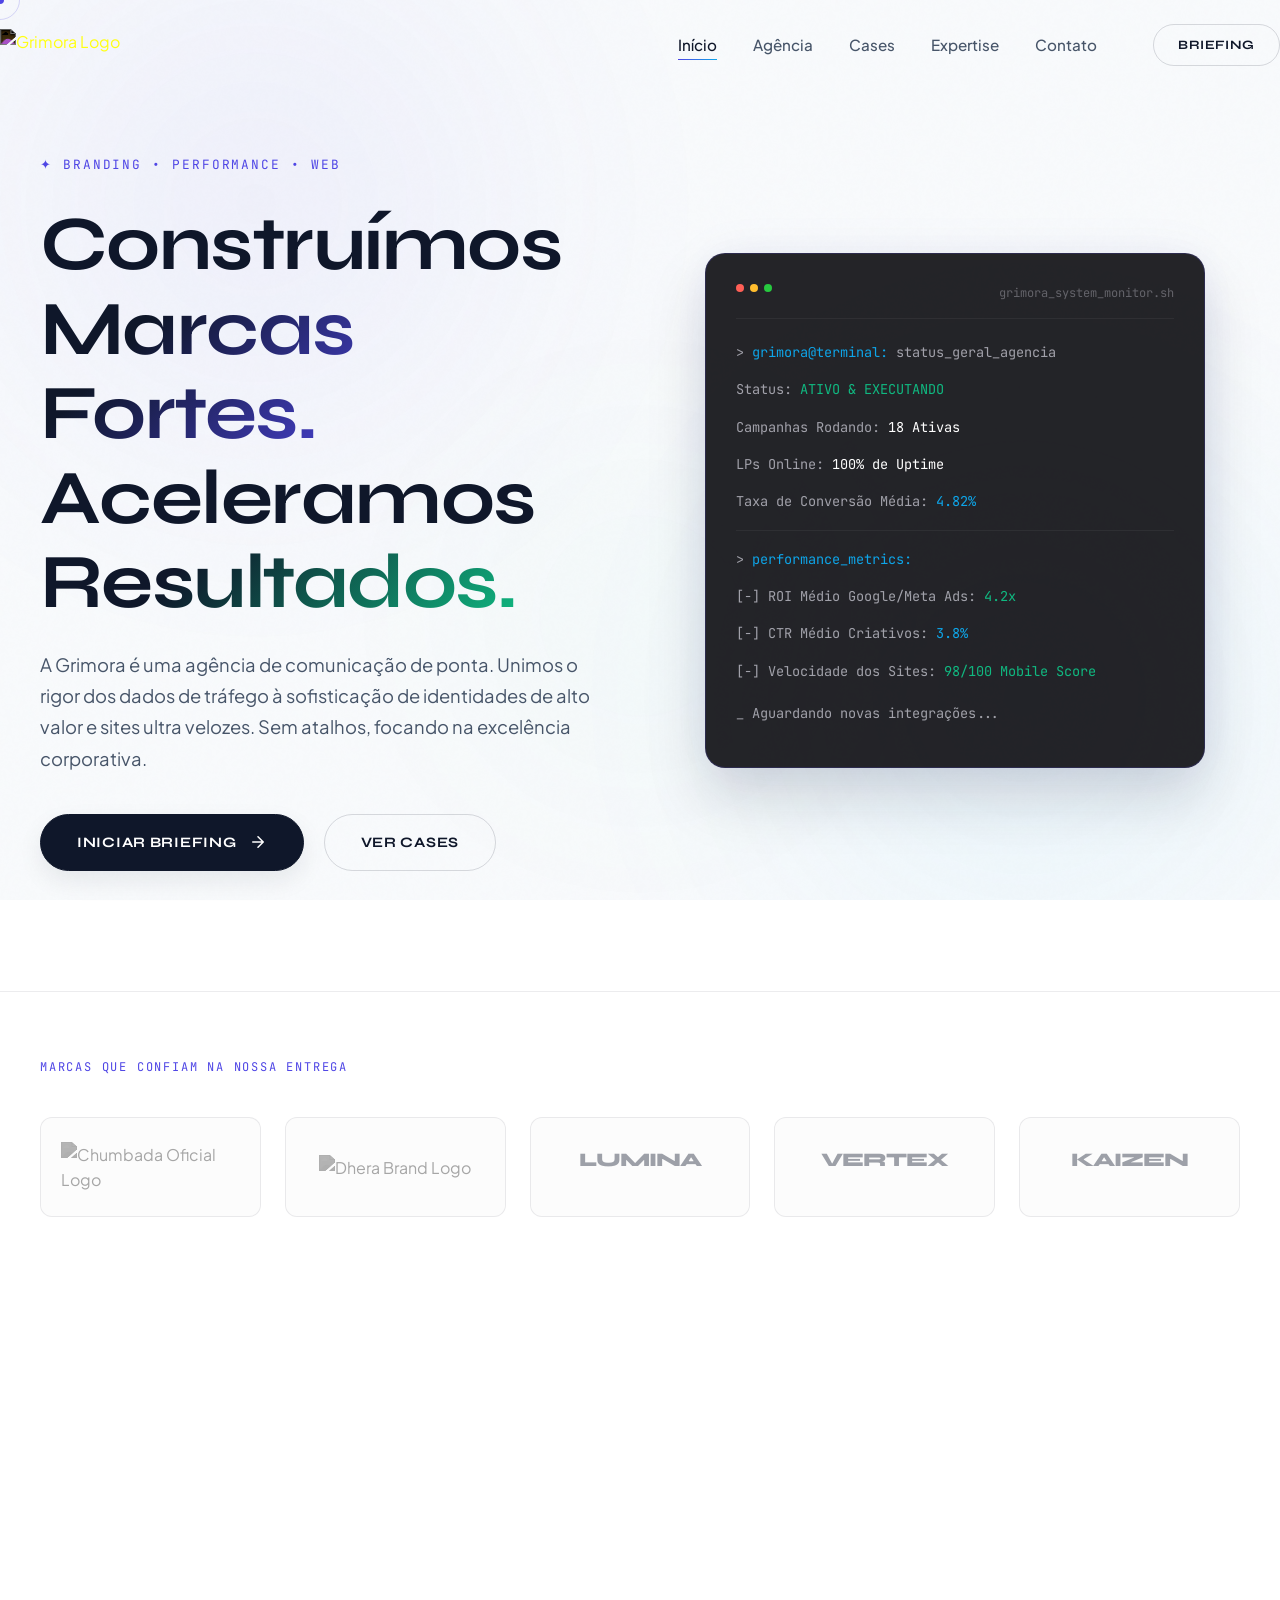
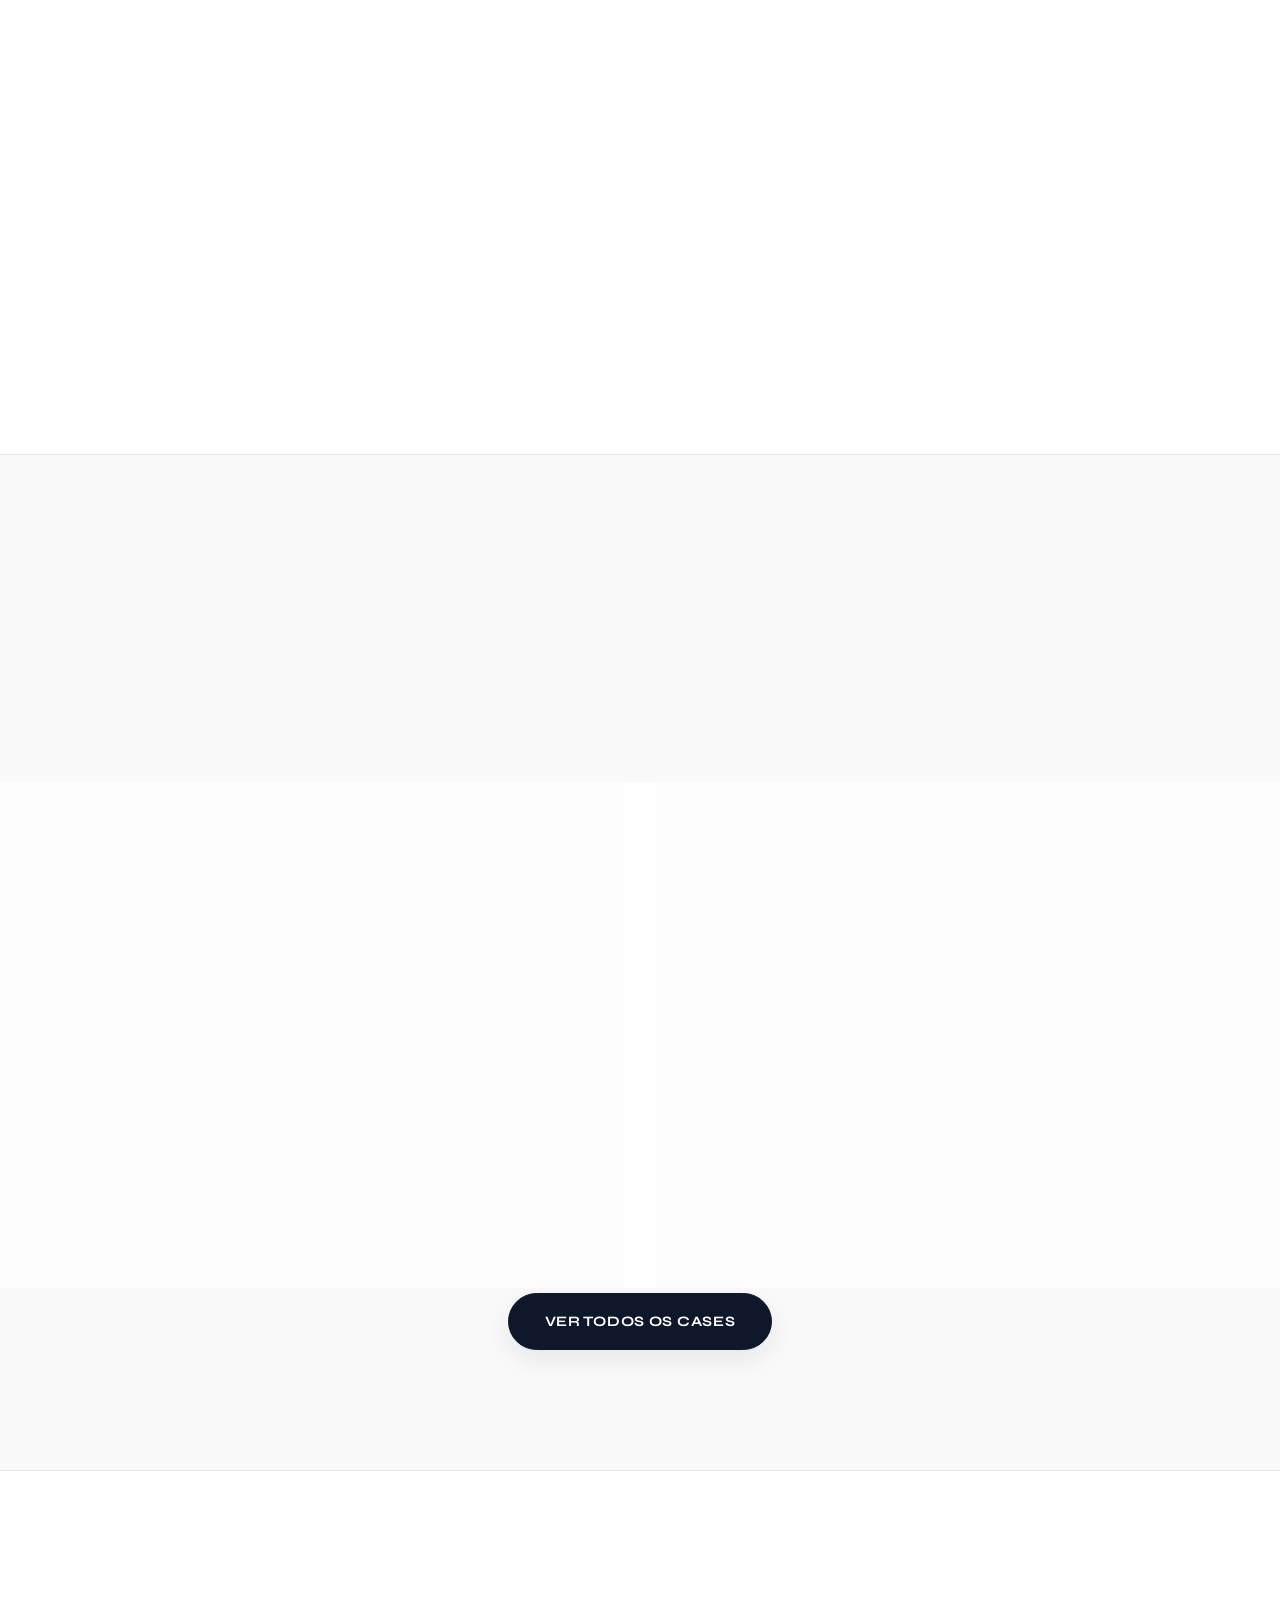
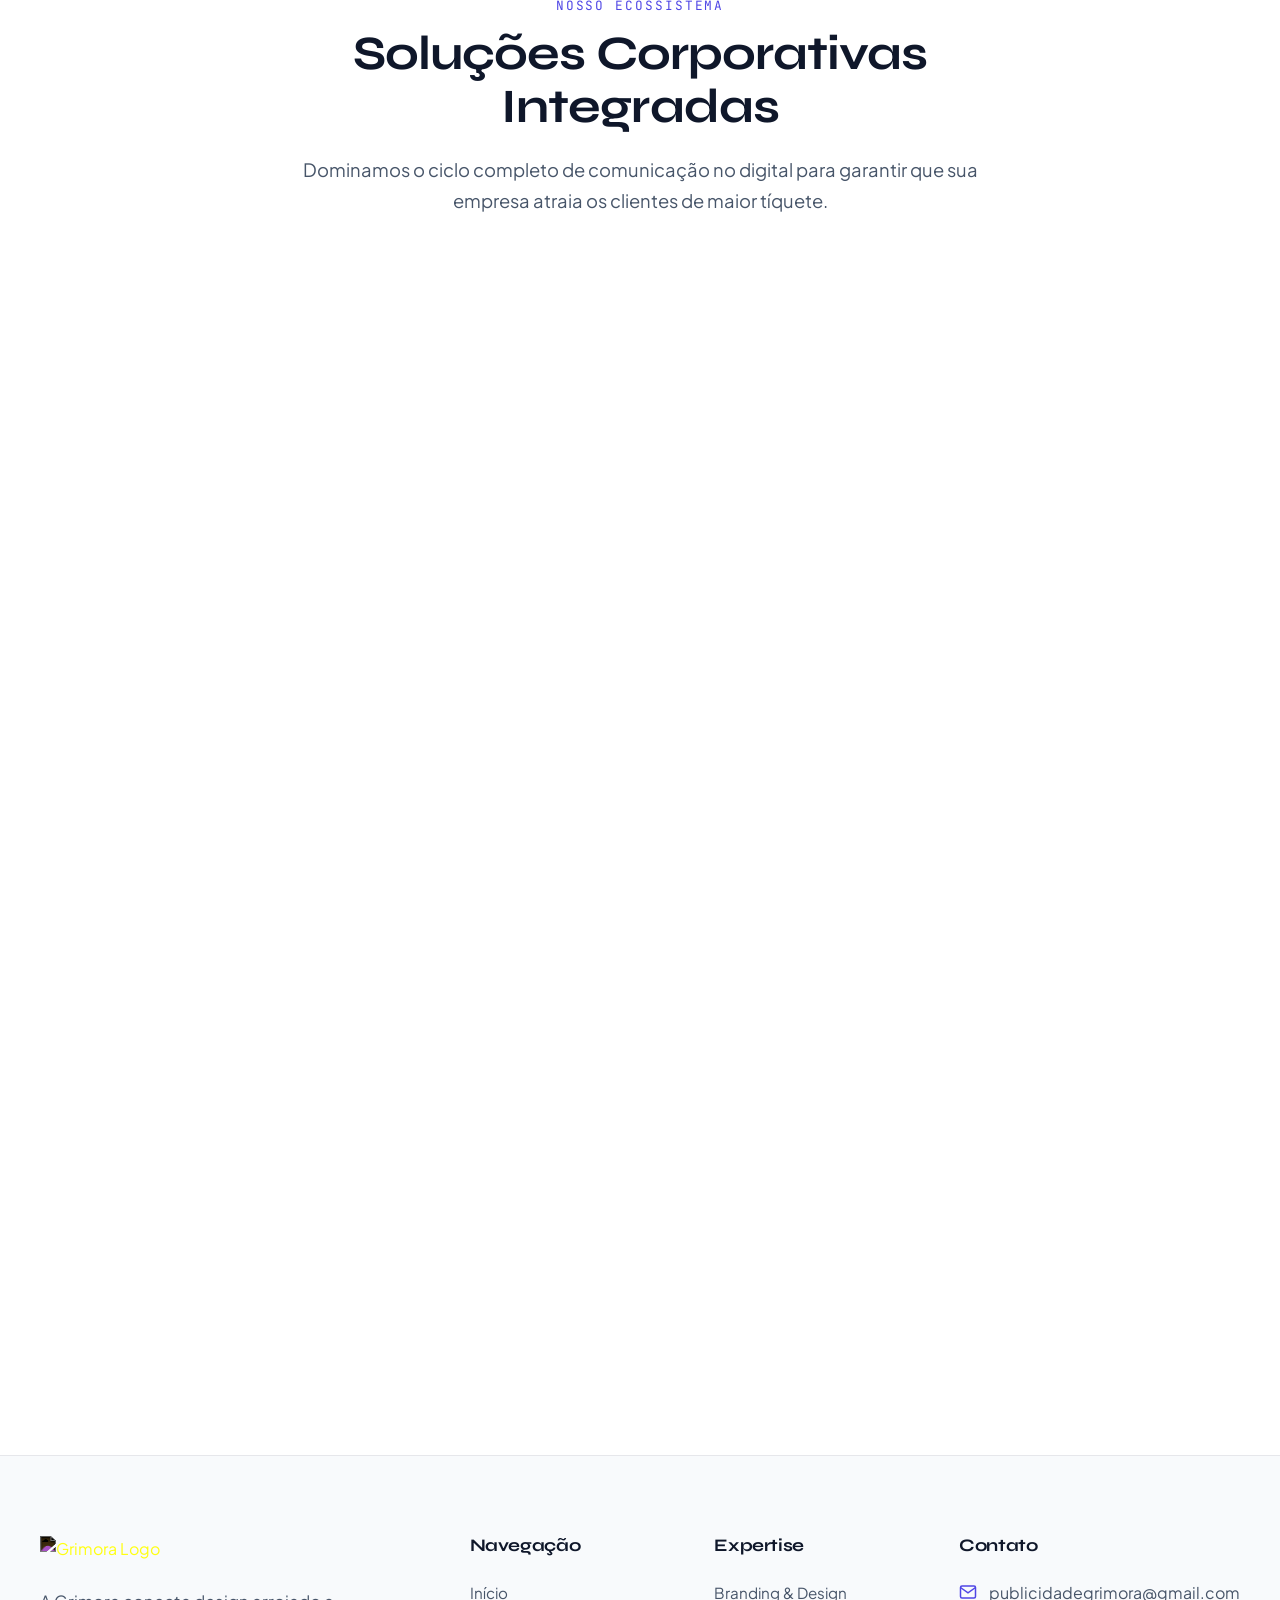
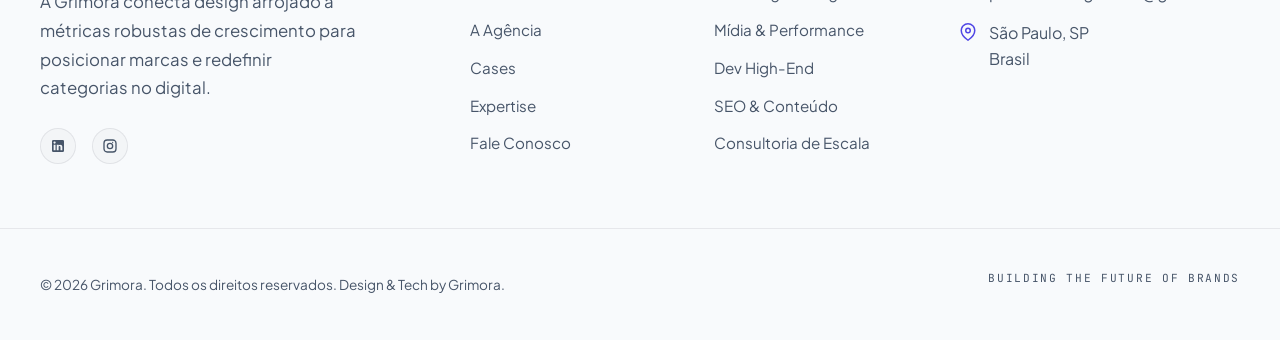
==== commit e451e42a: "Update colors to a clean light mode" ====
--- a/index.html
+++ b/index.html
@@ -156,7 +156,7 @@
     </section>
 
     <!-- Featured Cases Section -->
-    <section class="section" style="background: rgba(8, 8, 10, 0.5);">
+    <section class="section" style="background: rgba(15, 23, 42, 0.025); border-top: 1px solid var(--border-glass); border-bottom: 1px solid var(--border-glass);">
       <div class="container">
         <div class="section-header reveal">
           <span class="text-mono">Trabalhos em destaque</span>
--- a/assets/css/style.css
+++ b/assets/css/style.css
@@ -1,21 +1,21 @@
 @import url('https://fonts.googleapis.com/css2?family=Plus+Jakarta+Sans:wght@300;400;500;600;700&family=Syne:wght@500;700;800&family=JetBrains+Mono:wght@400;500&display=swap');
 
 :root {
-  /* Design Tokens - Premium Dark */
-  --bg-obsidian: #08080a;
-  --bg-card: rgba(13, 13, 17, 0.6);
-  --bg-nav: rgba(8, 8, 10, 0.4);
-  
-  --accent-purple: #9f33ff;
-  --accent-cyan: #00f5ff;
-  --accent-green: #00ffaa;
-  
-  --text-primary: #f4f4f6;
-  --text-secondary: #a1a1aa;
-  --text-muted: #52525b;
-  
-  --border-glass: rgba(255, 255, 255, 0.05);
-  --border-active: rgba(159, 51, 255, 0.3);
+  /* Design Tokens - Premium Light & Clean */
+  --bg-obsidian: #ffffff;          /* Canvas background */
+  --bg-card: rgba(255, 255, 255, 0.7); /* White glass card */
+  --bg-nav: rgba(255, 255, 255, 0.75); /* Nav background */
+  
+  --accent-purple: #4f46e5;       /* Modern Premium Indigo */
+  --accent-cyan: #0ea5e9;         /* Modern Sky Blue */
+  --accent-green: #10b981;        /* Modern Emerald */
+  
+  --text-primary: #0f172a;         /* Charcoal/Slate for headings */
+  --text-secondary: #475569;       /* Medium slate for description */
+  --text-muted: #94a3b8;           /* Muted slate */
+  
+  --border-glass: rgba(15, 23, 42, 0.08);
+  --border-active: rgba(79, 70, 229, 0.25);
   
   --font-display: 'Syne', sans-serif;
   --font-body: 'Plus Jakarta Sans', sans-serif;
@@ -47,7 +47,7 @@
   line-height: 1.6;
 }
 
-/* Background Gradients */
+/* Background Gradients (Light Mode Wash) */
 .bg-ambient {
   position: fixed;
   top: 0;
@@ -56,7 +56,7 @@
   height: 100vh;
   z-index: -2;
   overflow: hidden;
-  background: var(--bg-obsidian);
+  background: #f8fafc; /* Subtle off-white canvas */
 }
 
 .bg-glow {
@@ -65,7 +65,7 @@
   height: 60vw;
   border-radius: 50%;
   filter: blur(120px);
-  opacity: 0.12;
+  opacity: 0.08; /* Lower opacity for light mode */
   pointer-events: none;
 }
 
@@ -87,7 +87,7 @@
   width: 40vw;
   height: 40vw;
   background: radial-gradient(circle, var(--accent-green), transparent 70%);
-  opacity: 0.05;
+  opacity: 0.04;
 }
 
 /* Noise overlay for premium texture */
@@ -95,7 +95,7 @@
   position: fixed;
   inset: 0;
   z-index: -1;
-  background-image: url("data:image/svg+xml,%3Csvg viewBox='0 0 200 200' xmlns='http://www.w3.org/2000/svg'%3E%3Cfilter id='noiseFilter'%3E%3CfeTurbulence type='fractalNoise' baseFrequency='0.65' numOctaves='3' stitchTiles='stitch'/%3E%3C/filter%3E%3Crect width='100%25' height='100%25' filter='url(%23noiseFilter)' opacity='0.02'/%3E%3C/svg%3E");
+  background-image: url("data:image/svg+xml,%3Csvg viewBox='0 0 200 200' xmlns='http://www.w3.org/2000/svg'%3E%3Cfilter id='noiseFilter'%3E%3CfeTurbulence type='fractalNoise' baseFrequency='0.65' numOctaves='3' stitchTiles='stitch'/%3E%3C/filter%3E%3Crect width='100%25' height='100%25' filter='url(%23noiseFilter)' opacity='0.015'/%3E%3C/svg%3E");
   pointer-events: none;
 }
 
@@ -104,7 +104,7 @@
   position: fixed;
   width: 8px;
   height: 8px;
-  background-color: var(--accent-cyan);
+  background-color: var(--accent-purple);
   border-radius: 50%;
   pointer-events: none;
   z-index: 9999;
@@ -116,7 +116,7 @@
   position: fixed;
   width: 40px;
   height: 40px;
-  border: 1px solid rgba(0, 245, 255, 0.3);
+  border: 1px solid rgba(79, 70, 229, 0.2);
   border-radius: 50%;
   pointer-events: none;
   z-index: 9998;
@@ -128,12 +128,12 @@
 body.hover-link .custom-cursor {
   width: 24px;
   height: 24px;
-  background-color: rgba(0, 245, 255, 0.2);
+  background-color: rgba(79, 70, 229, 0.15);
 }
 body.hover-link .custom-cursor-follower {
   width: 55px;
   height: 55px;
-  border-color: var(--accent-purple);
+  border-color: var(--accent-cyan);
 }
 
 /* Typography */
@@ -141,6 +141,7 @@
   font-family: var(--font-display);
   font-weight: 700;
   line-height: 1.1;
+  color: var(--text-primary);
   letter-spacing: -0.02em;
 }
 
@@ -166,7 +167,7 @@
 }
 
 .gradient-text {
-  background: linear-gradient(135deg, #ffffff 20%, var(--accent-purple) 60%, var(--accent-cyan) 100%);
+  background: linear-gradient(135deg, #0f172a 20%, var(--accent-purple) 70%, var(--accent-cyan) 100%);
   -webkit-background-clip: text;
   -webkit-text-fill-color: transparent;
   background-clip: text;
@@ -174,7 +175,7 @@
 }
 
 .gradient-text-alt {
-  background: linear-gradient(135deg, #ffffff 30%, var(--accent-green) 100%);
+  background: linear-gradient(135deg, #0f172a 30%, var(--accent-green) 100%);
   -webkit-background-clip: text;
   -webkit-text-fill-color: transparent;
   background-clip: text;
@@ -186,7 +187,7 @@
   font-size: 0.8rem;
   text-transform: uppercase;
   letter-spacing: 0.15em;
-  color: var(--accent-cyan);
+  color: var(--accent-purple);
   display: inline-block;
   margin-bottom: 12px;
 }
@@ -262,29 +263,29 @@
 
 .btn-primary {
   background: var(--text-primary);
-  color: var(--bg-obsidian);
+  color: #ffffff;
   border: 1px solid var(--text-primary);
-  box-shadow: 0 10px 25px rgba(255, 255, 255, 0.05);
+  box-shadow: 0 10px 25px rgba(15, 23, 42, 0.08);
 }
 
 .btn-primary:hover {
   transform: translateY(-4px);
-  box-shadow: 0 15px 30px rgba(0, 245, 255, 0.25);
-  background: var(--accent-cyan);
-  border-color: var(--accent-cyan);
+  box-shadow: 0 15px 30px rgba(79, 70, 229, 0.25);
+  background: var(--accent-purple);
+  border-color: var(--accent-purple);
 }
 
 .btn-outline {
   background: transparent;
   color: var(--text-primary);
-  border: 1px solid rgba(255, 255, 255, 0.15);
+  border: 1px solid rgba(15, 23, 42, 0.15);
 }
 
 .btn-outline:hover {
   transform: translateY(-4px);
   border-color: var(--accent-purple);
-  box-shadow: 0 15px 30px rgba(159, 51, 255, 0.15);
-  background: rgba(159, 51, 255, 0.05);
+  box-shadow: 0 15px 30px rgba(79, 70, 229, 0.1);
+  background: rgba(79, 70, 229, 0.03);
 }
 
 .btn-icon {
@@ -316,6 +317,7 @@
   -webkit-backdrop-filter: blur(16px);
   border-bottom: 1px solid var(--border-glass);
   padding: 10px 0;
+  box-shadow: 0 4px 30px rgba(0, 0, 0, 0.02);
 }
 
 .nav-container {
@@ -339,12 +341,12 @@
 .logo-img {
   height: 32px;
   width: auto;
-  filter: brightness(100) drop-shadow(0 0 8px var(--accent-purple));
+  filter: invert(1); /* Invert logo color for light theme */
   transition: var(--transition-smooth);
 }
 
 .logo:hover .logo-img {
-  filter: brightness(100) drop-shadow(0 0 15px var(--accent-cyan));
+  filter: invert(1) opacity(0.7);
 }
 
 .nav-menu {
@@ -418,7 +420,7 @@
     width: 80%;
     max-width: 400px;
     height: 100vh;
-    background-color: rgba(8, 8, 10, 0.98);
+    background-color: rgba(255, 255, 255, 0.98);
     backdrop-filter: blur(20px);
     -webkit-backdrop-filter: blur(20px);
     flex-direction: column;
@@ -472,12 +474,13 @@
   height: 100%;
   display: flex;
   flex-direction: column;
+  box-shadow: 0 10px 30px rgba(0, 0, 0, 0.02);
 }
 
 .card-glass:hover {
   transform: translateY(-8px);
-  border-color: rgba(255, 255, 255, 0.15);
-  box-shadow: 0 30px 60px rgba(0, 0, 0, 0.4), inset 0 0 20px rgba(255, 255, 255, 0.02);
+  border-color: rgba(15, 23, 42, 0.12);
+  box-shadow: 0 20px 40px rgba(0, 0, 0, 0.05), inset 0 0 20px rgba(255, 255, 255, 0.5);
 }
 
 .card-glass::before {
@@ -507,7 +510,7 @@
   align-self: flex-start;
   font-family: var(--font-mono);
   font-size: 0.7rem;
-  background: rgba(159, 51, 255, 0.15);
+  background: rgba(79, 70, 229, 0.08);
   color: var(--accent-purple);
   padding: 6px 14px;
   border-radius: 20px;
@@ -523,12 +526,12 @@
   font-family: var(--font-display);
   font-size: 2.5rem;
   font-weight: 800;
-  color: rgba(255, 255, 255, 0.03);
+  color: rgba(15, 23, 42, 0.03);
   transition: var(--transition-smooth);
 }
 
 .card-glass:hover .card-num {
-  color: rgba(0, 245, 255, 0.06);
+  color: rgba(79, 70, 229, 0.06);
 }
 
 /* Page Section Headers */
@@ -553,7 +556,7 @@
   padding: 50px 0;
   border-top: 1px solid var(--border-glass);
   border-bottom: 1px solid var(--border-glass);
-  background: rgba(255, 255, 255, 0.01);
+  background: rgba(15, 23, 42, 0.005);
   margin: 60px 0;
 }
 
@@ -575,9 +578,9 @@
   font-size: clamp(2.2rem, 3.5vw, 3.5rem);
   font-family: var(--font-display);
   font-weight: 800;
-  color: #fff;
+  color: var(--text-primary);
   margin-bottom: 5px;
-  background: linear-gradient(135deg, #fff 40%, var(--accent-cyan));
+  background: linear-gradient(135deg, #0f172a 40%, var(--accent-purple));
   -webkit-background-clip: text;
   -webkit-text-fill-color: transparent;
 }
@@ -618,15 +621,15 @@
   align-items: center;
   justify-content: center;
   padding: 20px;
-  background: rgba(255, 255, 255, 0.02);
+  background: rgba(15, 23, 42, 0.01);
   border: 1px solid var(--border-glass);
   border-radius: var(--radius-md);
   transition: var(--transition-smooth);
 }
 
 .brand-item:hover {
-  background: rgba(255, 255, 255, 0.05);
-  border-color: rgba(255, 255, 255, 0.15);
+  background: rgba(15, 23, 42, 0.03);
+  border-color: rgba(15, 23, 42, 0.12);
   transform: translateY(-3px);
 }
 
@@ -634,12 +637,12 @@
   max-width: 100%;
   max-height: 100%;
   object-fit: contain;
-  filter: grayscale(1) brightness(0.8) opacity(0.5);
+  filter: grayscale(1) brightness(0.2) opacity(0.35); /* Darken brand logos on light bg */
   transition: var(--transition-smooth);
 }
 
 .brand-item:hover img {
-  filter: grayscale(0) brightness(1.2) opacity(1);
+  filter: grayscale(0) brightness(0.8) opacity(0.95);
 }
 
 /* Reveal Animations on Scroll */
@@ -670,14 +673,14 @@
 .tech-dashboard {
   width: 100%;
   max-width: 500px;
-  background: rgba(13, 13, 17, 0.85);
-  border: 1px solid rgba(159, 51, 255, 0.25);
-  box-shadow: 0 30px 60px rgba(0, 0, 0, 0.6), 0 0 50px rgba(159, 51, 255, 0.1);
+  background: rgba(13, 13, 17, 0.9);
+  border: 1px solid rgba(79, 70, 229, 0.2);
+  box-shadow: 0 30px 60px rgba(15, 23, 42, 0.15), 0 0 50px rgba(79, 70, 229, 0.05);
   border-radius: var(--radius-lg);
   padding: 30px;
   font-family: var(--font-mono);
   font-size: 0.85rem;
-  color: var(--text-secondary);
+  color: #a1a1aa;
   position: relative;
   overflow: hidden;
 }
@@ -726,9 +729,107 @@
   100% { opacity: 1; text-shadow: 0 0 10px var(--accent-cyan); }
 }
 
+/* Form Styles */
+.form-group {
+  margin-bottom: 24px;
+  text-align: left;
+}
+.form-label {
+  display: block;
+  font-family: var(--font-display);
+  font-size: 0.85rem;
+  text-transform: uppercase;
+  letter-spacing: 0.05em;
+  margin-bottom: 10px;
+  color: var(--text-primary);
+}
+.form-control {
+  width: 100%;
+  background: rgba(15, 23, 42, 0.01);
+  border: 1px solid rgba(15, 23, 42, 0.08);
+  border-radius: var(--radius-md);
+  padding: 16px;
+  color: var(--text-primary);
+  font-family: var(--font-body);
+  font-size: 1rem;
+  transition: var(--transition-smooth);
+}
+.form-control:focus {
+  outline: none;
+  border-color: var(--accent-purple);
+  background: rgba(79, 70, 229, 0.01);
+  box-shadow: 0 0 15px rgba(79, 70, 229, 0.05);
+}
+.checkbox-grid {
+  display: grid;
+  grid-template-columns: repeat(auto-fit, minmax(180px, 1fr));
+  gap: 15px;
+  margin-top: 10px;
+}
+.checkbox-card {
+  position: relative;
+  background: rgba(15, 23, 42, 0.01);
+  border: 1px solid rgba(15, 23, 42, 0.08);
+  border-radius: var(--radius-md);
+  padding: 16px;
+  cursor: pointer;
+  text-align: center;
+  transition: var(--transition-smooth);
+  font-weight: 500;
+  font-size: 0.95rem;
+  color: var(--text-secondary);
+}
+.checkbox-card input {
+  position: absolute;
+  opacity: 0;
+  cursor: pointer;
+  height: 0;
+  width: 0;
+}
+.checkbox-card:hover {
+  border-color: rgba(15, 23, 42, 0.15);
+  background: rgba(15, 23, 42, 0.02);
+}
+.checkbox-card.selected {
+  border-color: var(--accent-purple);
+  background: rgba(79, 70, 229, 0.05);
+  color: var(--accent-purple);
+  box-shadow: 0 0 15px rgba(79, 70, 229, 0.05);
+}
+.budget-options {
+  display: grid;
+  grid-template-columns: repeat(4, 1fr);
+  gap: 12px;
+}
+@media (max-width: 576px) {
+  .budget-options {
+    grid-template-columns: 1fr;
+  }
+}
+.budget-option {
+  background: rgba(15, 23, 42, 0.01);
+  border: 1px solid rgba(15, 23, 42, 0.08);
+  border-radius: var(--radius-md);
+  padding: 14px 10px;
+  text-align: center;
+  cursor: pointer;
+  transition: var(--transition-smooth);
+  font-size: 0.85rem;
+  font-weight: 600;
+  color: var(--text-secondary);
+}
+.budget-option:hover {
+  border-color: rgba(15, 23, 42, 0.15);
+}
+.budget-option.selected {
+  background: rgba(79, 70, 229, 0.1);
+  border-color: var(--accent-purple);
+  color: var(--accent-purple);
+}
+
 /* Footer */
 .footer {
-  background-color: #050507;
+  background-color: #f8fafc; /* Clean light gray footer */
   border-top: 1px solid var(--border-glass);
   padding: 80px 0 40px;
   position: relative;
@@ -767,7 +868,7 @@
 .footer-title {
   font-family: var(--font-display);
   font-size: 1.1rem;
-  color: #fff;
+  color: var(--text-primary);
   margin-bottom: 24px;
 }
 
@@ -787,7 +888,7 @@
 }
 
 .footer-links a:hover {
-  color: var(--accent-cyan);
+  color: var(--accent-purple);
   padding-left: 5px;
 }
 
@@ -812,7 +913,7 @@
   justify-content: space-between;
   align-items: center;
   padding-top: 40px;
-  border-top: 1px solid rgba(255, 255, 255, 0.03);
+  border-top: 1px solid var(--border-glass);
 }
 
 @media (max-width: 768px) {
@@ -825,7 +926,7 @@
 
 .footer-bottom p {
   font-size: 0.85rem;
-  color: var(--text-muted);
+  color: var(--text-secondary);
 }
 
 .footer-socials {
@@ -840,7 +941,7 @@
   width: 36px;
   height: 36px;
   border-radius: 50%;
-  background: rgba(255, 255, 255, 0.02);
+  background: rgba(15, 23, 42, 0.02);
   border: 1px solid var(--border-glass);
   color: var(--text-secondary);
   transition: var(--transition-smooth);
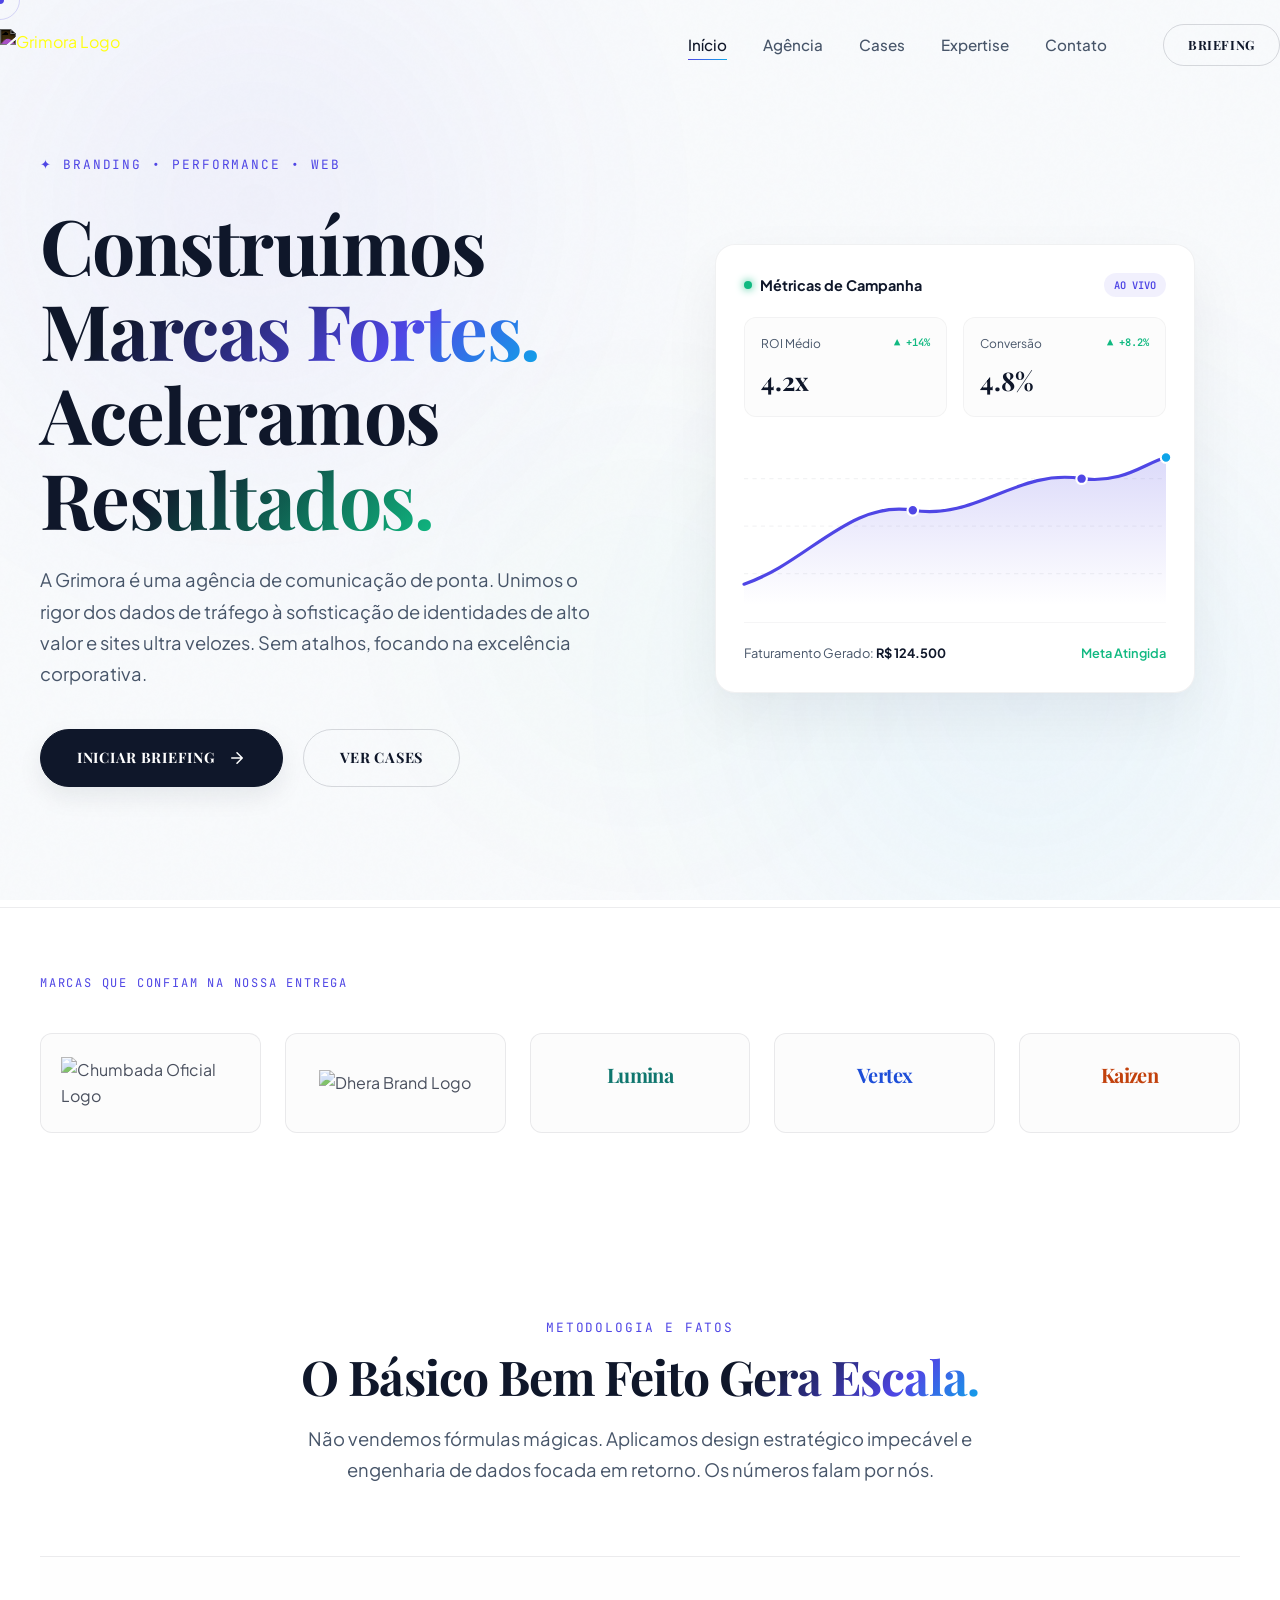
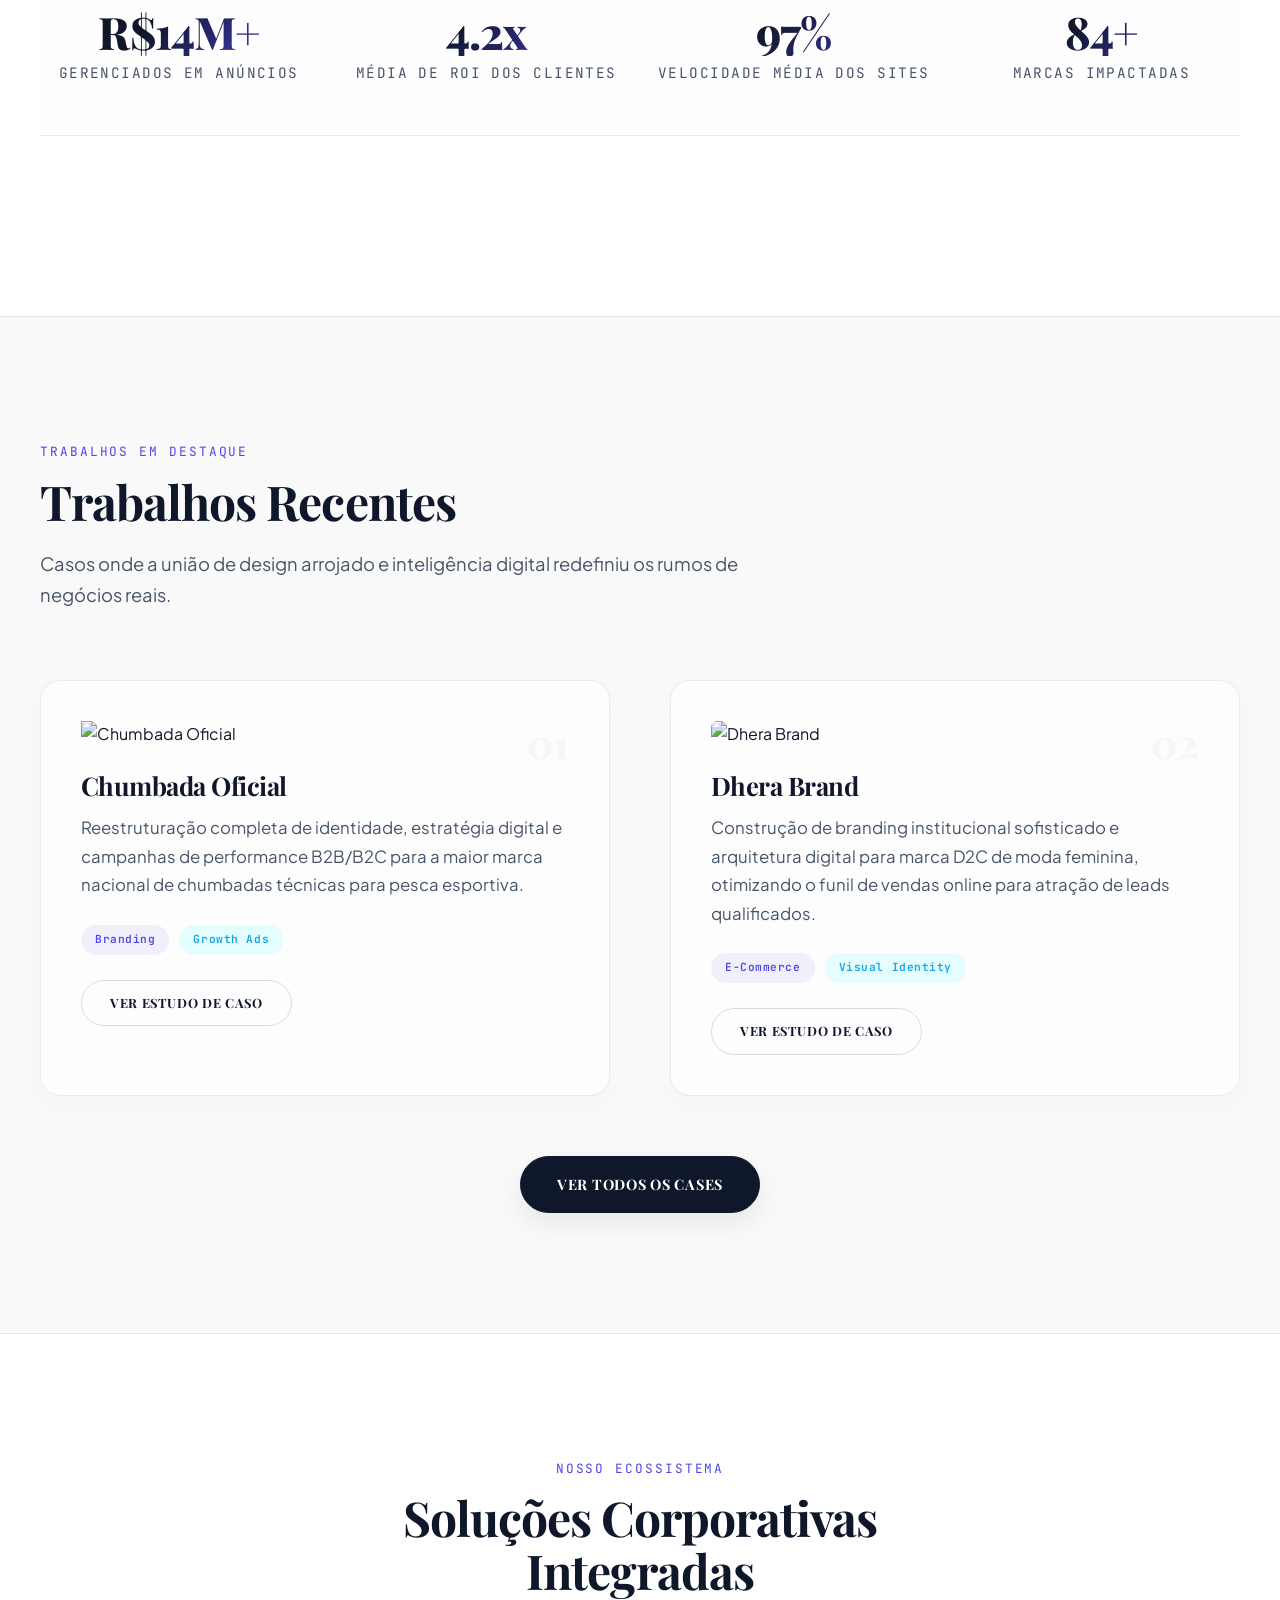
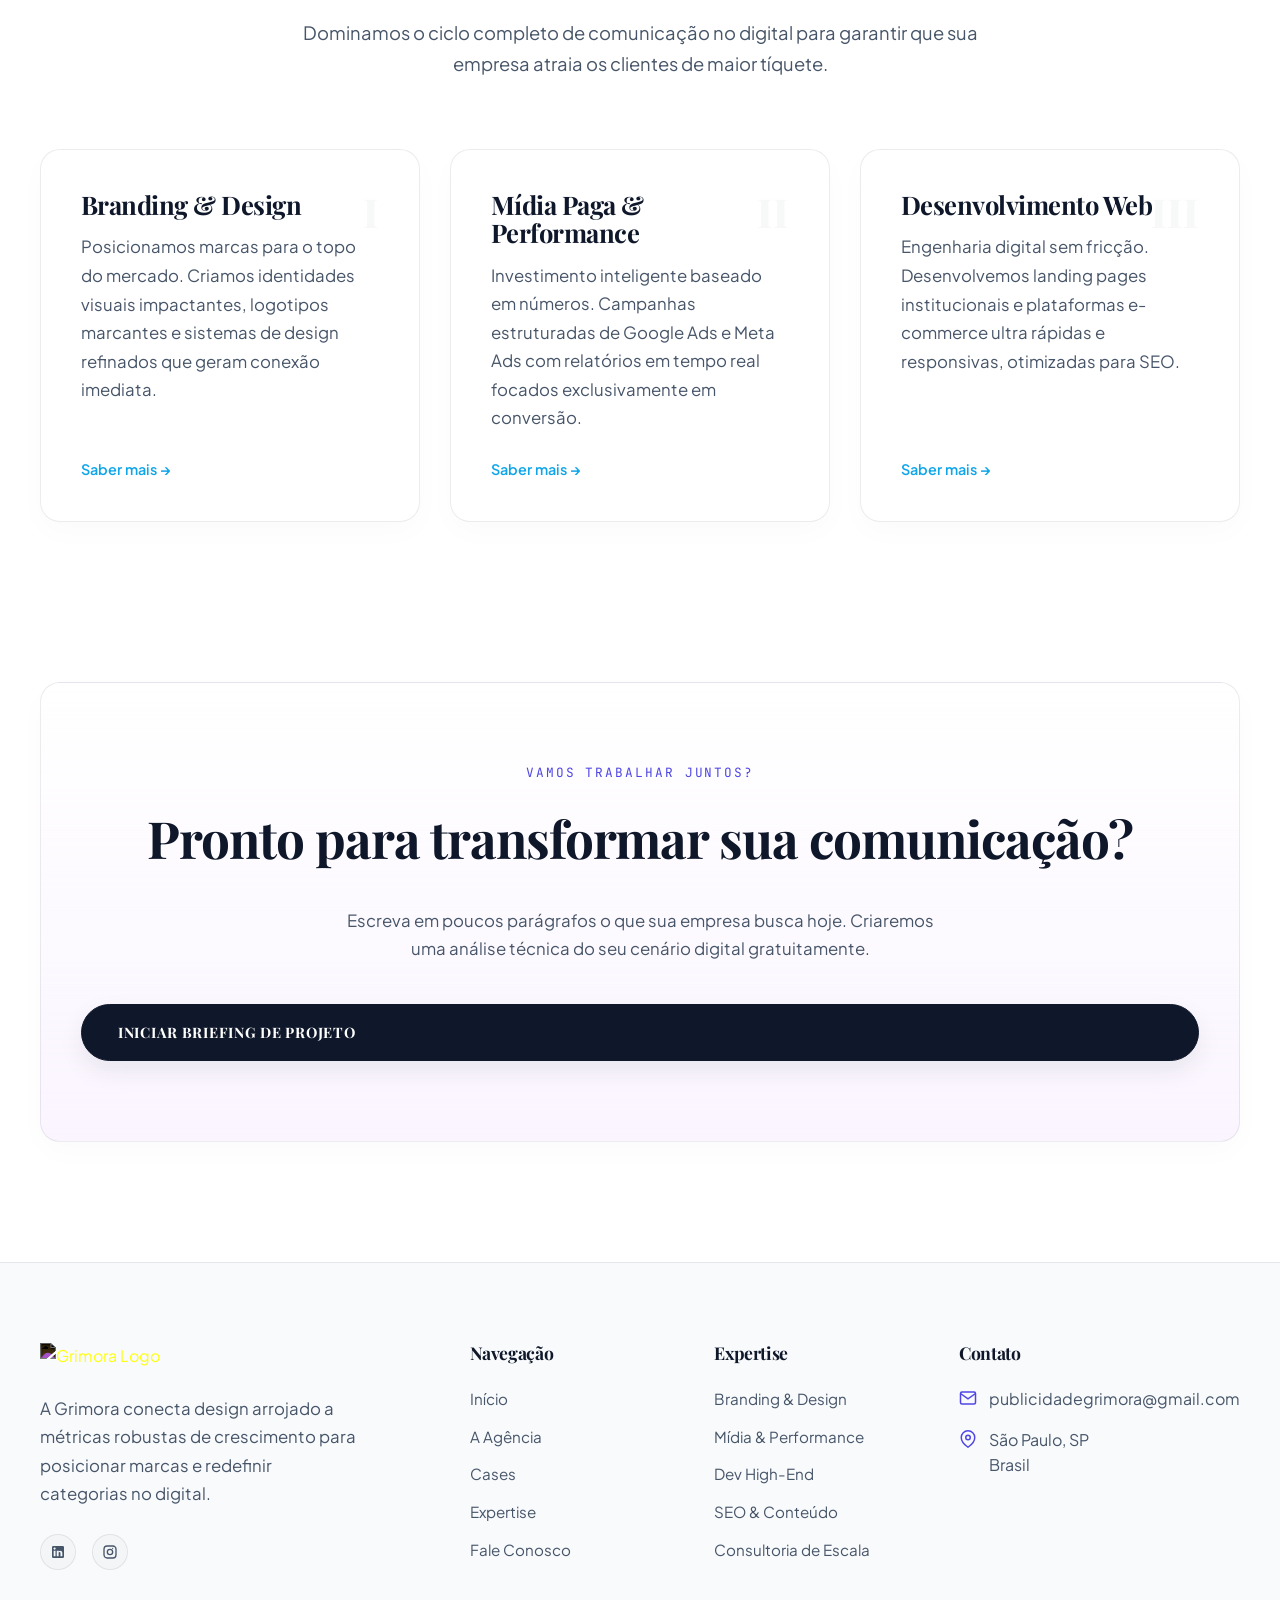
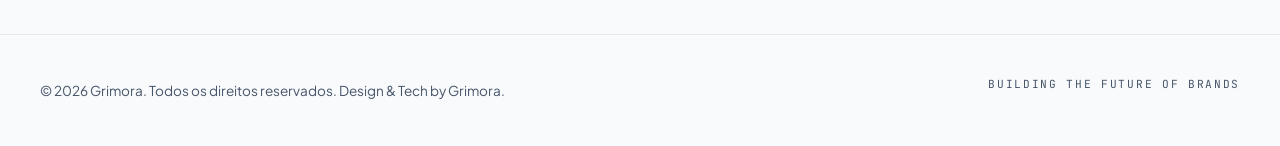
==== commit 9d0651da: "Replace terminal mockup with clean dashboard, use soft serif Playfair Display font, and restore full" ====
--- a/index.html
+++ b/index.html
@@ -71,28 +71,57 @@
         </div>
 
         <div class="hero-graphic reveal delay-200">
-          <div class="tech-dashboard">
-            <div class="tech-header">
-              <div class="dots">
-                <div class="dot dot-red"></div>
-                <div class="dot dot-yellow"></div>
-                <div class="dot dot-green"></div>
+          <div class="dashboard-mockup">
+            <div class="db-header">
+              <div class="db-title-group">
+                <span class="db-dot"></span>
+                <span class="db-title">Métricas de Campanha</span>
               </div>
-              <span style="font-size: 0.75rem; opacity: 0.5;">grimora_system_monitor.sh</span>
-            </div>
-            <div class="tech-content">
-              <div class="tech-line">> <span class="highlight">grimora@terminal:</span> status_geral_agencia</div>
-              <div class="tech-line">Status: <span style="color: var(--accent-green);">ATIVO & EXECUTANDO</span></div>
-              <div class="tech-line">Campanhas Rodando: <span style="color: #fff;">18 Ativas</span></div>
-              <div class="tech-line">LPs Online: <span style="color: #fff;">100% de Uptime</span></div>
-              <div class="tech-line">Taxa de Conversão Média: <span style="color: var(--accent-cyan);" class="pulse">4.82%</span></div>
-              <div class="tech-line" style="border-top: 1px solid rgba(255,255,255,0.05); margin-top: 15px; padding-top: 15px;">
-                > <span class="highlight">performance_metrics:</span>
+              <span class="db-badge">Ao Vivo</span>
+            </div>
+            
+            <div class="db-metrics-grid">
+              <div class="db-metric-card">
+                <span class="db-metric-label">ROI Médio</span>
+                <span class="db-metric-value">4.2x</span>
+                <span class="db-metric-trend db-trend-up">▲ +14%</span>
               </div>
-              <div class="tech-line">[-] ROI Médio Google/Meta Ads: <span style="color: var(--accent-green);">4.2x</span></div>
-              <div class="tech-line">[-] CTR Médio Criativos: <span style="color: var(--accent-cyan);">3.8%</span></div>
-              <div class="tech-line">[-] Velocidade dos Sites: <span style="color: var(--accent-green);">98/100 Mobile Score</span></div>
-              <div class="tech-line" style="margin-top: 15px; animation: blink 1s infinite;">_ Aguardando novas integrações...</div>
+              <div class="db-metric-card">
+                <span class="db-metric-label">Conversão</span>
+                <span class="db-metric-value">4.8%</span>
+                <span class="db-metric-trend db-trend-up">▲ +8.2%</span>
+              </div>
+            </div>
+
+            <div class="db-chart-container">
+              <svg viewBox="0 0 400 150" class="db-chart-svg">
+                <defs>
+                  <linearGradient id="chartGradient" x1="0" y1="0" x2="0" y2="1">
+                    <stop offset="0%" stop-color="var(--accent-purple)" stop-opacity="0.2"/>
+                    <stop offset="100%" stop-color="var(--accent-purple)" stop-opacity="0"/>
+                  </linearGradient>
+                </defs>
+                <!-- Grid Lines -->
+                <line x1="0" y1="30" x2="400" y2="30" stroke="rgba(15, 23, 42, 0.05)" stroke-dasharray="4"/>
+                <line x1="0" y1="75" x2="400" y2="75" stroke="rgba(15, 23, 42, 0.05)" stroke-dasharray="4"/>
+                <line x1="0" y1="120" x2="400" y2="120" stroke="rgba(15, 23, 42, 0.05)" stroke-dasharray="4"/>
+                
+                <!-- Chart Area Path -->
+                <path d="M 0 130 C 60 110, 100 50, 160 60 C 220 70, 260 20, 320 30 C 360 35, 380 15, 400 10 L 400 150 L 0 150 Z" fill="url(#chartGradient)"/>
+                
+                <!-- Chart Line Path -->
+                <path d="M 0 130 C 60 110, 100 50, 160 60 C 220 70, 260 20, 320 30 C 360 35, 380 15, 400 10" fill="none" stroke="var(--accent-purple)" stroke-width="3" stroke-linecap="round"/>
+                
+                <!-- Dots on key nodes -->
+                <circle cx="160" cy="60" r="5" fill="var(--accent-purple)" stroke="#ffffff" stroke-width="2"/>
+                <circle cx="320" cy="30" r="5" fill="var(--accent-purple)" stroke="#ffffff" stroke-width="2"/>
+                <circle cx="400" cy="10" r="5" fill="var(--accent-cyan)" stroke="#ffffff" stroke-width="2"/>
+              </svg>
+            </div>
+
+            <div class="db-footer">
+              <span class="db-footer-txt">Faturamento Gerado: <strong>R$ 124.500</strong></span>
+              <span class="db-footer-txt" style="color: var(--accent-green); font-weight:600;">Meta Atingida</span>
             </div>
           </div>
         </div>
@@ -111,13 +140,13 @@
             <img src="https://cdn.shopify.com/s/files/1/0709/2181/4289/files/logo-quadrado-fundo-preto_88de8c17-ab4f-4ac5-bd31-09e2a251e6c6.png?v=1756218817" alt="Dhera Brand Logo">
           </div>
           <div class="brand-item">
-            <h3 style="font-family: var(--font-display); font-size: 1.2rem; opacity: 0.4; letter-spacing: -0.05em; font-weight: 800;">LUMINA</h3>
-          </div>
-          <div class="brand-item">
-            <h3 style="font-family: var(--font-display); font-size: 1.2rem; opacity: 0.4; letter-spacing: -0.05em; font-weight: 800;">VERTEX</h3>
-          </div>
-          <div class="brand-item">
-            <h3 style="font-family: var(--font-display); font-size: 1.2rem; opacity: 0.4; letter-spacing: -0.05em; font-weight: 800;">KAIZEN</h3>
+            <h3 style="font-family: var(--font-display); font-size: 1.25rem; font-weight: 700; color: #0f766e; letter-spacing: -0.03em;">Lumina</h3>
+          </div>
+          <div class="brand-item">
+            <h3 style="font-family: var(--font-display); font-size: 1.25rem; font-weight: 700; color: #1d4ed8; letter-spacing: -0.03em;">Vertex</h3>
+          </div>
+          <div class="brand-item">
+            <h3 style="font-family: var(--font-display); font-size: 1.25rem; font-weight: 700; color: #c2410c; letter-spacing: -0.03em;">Kaizen</h3>
           </div>
         </div>
       </div>
--- a/assets/css/style.css
+++ b/assets/css/style.css
@@ -1,4 +1,4 @@
-@import url('https://fonts.googleapis.com/css2?family=Plus+Jakarta+Sans:wght@300;400;500;600;700&family=Syne:wght@500;700;800&family=JetBrains+Mono:wght@400;500&display=swap');
+@import url('https://fonts.googleapis.com/css2?family=Plus+Jakarta+Sans:wght@300;400;500;600;700&family=Playfair+Display:ital,wght@0,400;0,600;0,700;1,400&family=JetBrains+Mono:wght@400;500&display=swap');
 
 :root {
   /* Design Tokens - Premium Light & Clean */
@@ -17,7 +17,7 @@
   --border-glass: rgba(15, 23, 42, 0.08);
   --border-active: rgba(79, 70, 229, 0.25);
   
-  --font-display: 'Syne', sans-serif;
+  --font-display: 'Playfair Display', serif;
   --font-body: 'Plus Jakarta Sans', sans-serif;
   --font-mono: 'JetBrains Mono', monospace;
   
@@ -637,12 +637,13 @@
   max-width: 100%;
   max-height: 100%;
   object-fit: contain;
-  filter: grayscale(1) brightness(0.2) opacity(0.35); /* Darken brand logos on light bg */
+  opacity: 0.75;
   transition: var(--transition-smooth);
 }
 
 .brand-item:hover img {
-  filter: grayscale(0) brightness(0.8) opacity(0.95);
+  opacity: 1;
+  transform: scale(1.05);
 }
 
 /* Reveal Animations on Scroll */
@@ -670,63 +671,127 @@
   align-items: center;
 }
 
-.tech-dashboard {
+/* Dashboard Mockup - Premium clean graphics */
+.dashboard-mockup {
   width: 100%;
-  max-width: 500px;
-  background: rgba(13, 13, 17, 0.9);
-  border: 1px solid rgba(79, 70, 229, 0.2);
-  box-shadow: 0 30px 60px rgba(15, 23, 42, 0.15), 0 0 50px rgba(79, 70, 229, 0.05);
+  max-width: 480px;
+  background: #ffffff;
+  border: 1px solid rgba(15, 23, 42, 0.06);
+  box-shadow: 0 25px 60px rgba(15, 23, 42, 0.06), 0 5px 15px rgba(15, 23, 42, 0.02);
   border-radius: var(--radius-lg);
-  padding: 30px;
-  font-family: var(--font-mono);
-  font-size: 0.85rem;
-  color: #a1a1aa;
+  padding: 28px;
+  display: flex;
+  flex-direction: column;
+  gap: 20px;
   position: relative;
   overflow: hidden;
-}
-
-.tech-header {
+  text-align: left;
+}
+
+.db-header {
   display: flex;
   justify-content: space-between;
-  padding-bottom: 15px;
-  border-bottom: 1px solid rgba(255, 255, 255, 0.05);
-  margin-bottom: 20px;
-}
-
-.dots {
-  display: flex;
-  gap: 6px;
-}
-
-.dot {
+  align-items: center;
+}
+
+.db-title-group {
+  display: flex;
+  align-items: center;
+  gap: 8px;
+}
+
+.db-dot {
   width: 8px;
   height: 8px;
   border-radius: 50%;
-}
-
-.dot-red { background-color: #ff5f56; }
-.dot-yellow { background-color: #ffbd2e; }
-.dot-green { background-color: #27c93f; }
-
-.tech-content {
-  line-height: 2;
-}
-
-.tech-line {
-  margin-bottom: 10px;
-}
-
-.highlight {
-  color: var(--accent-cyan);
-}
-
-.pulse {
-  animation: pulse-glow 2s infinite alternate;
-}
-
-@keyframes pulse-glow {
-  0% { opacity: 0.6; }
-  100% { opacity: 1; text-shadow: 0 0 10px var(--accent-cyan); }
+  background-color: var(--accent-green);
+  box-shadow: 0 0 8px var(--accent-green);
+}
+
+.db-title {
+  font-family: var(--font-body);
+  font-weight: 700;
+  font-size: 0.9rem;
+  color: var(--text-primary);
+}
+
+.db-badge {
+  font-family: var(--font-mono);
+  font-size: 0.65rem;
+  font-weight: 600;
+  color: var(--accent-purple);
+  background: rgba(79, 70, 229, 0.08);
+  padding: 4px 10px;
+  border-radius: 20px;
+  text-transform: uppercase;
+}
+
+.db-metrics-grid {
+  display: grid;
+  grid-template-columns: 1fr 1fr;
+  gap: 16px;
+}
+
+.db-metric-card {
+  background: rgba(15, 23, 42, 0.01);
+  border: 1px solid rgba(15, 23, 42, 0.04);
+  border-radius: var(--radius-md);
+  padding: 16px;
+  display: flex;
+  flex-direction: column;
+  position: relative;
+  text-align: left;
+}
+
+.db-metric-label {
+  font-family: var(--font-body);
+  font-size: 0.75rem;
+  color: var(--text-secondary);
+  margin-bottom: 6px;
+}
+
+.db-metric-value {
+  font-family: var(--font-display);
+  font-size: 1.6rem;
+  font-weight: 700;
+  color: var(--text-primary);
+}
+
+.db-metric-trend {
+  position: absolute;
+  top: 16px;
+  right: 16px;
+  font-family: var(--font-mono);
+  font-size: 0.65rem;
+  font-weight: 600;
+}
+
+.db-trend-up {
+  color: var(--accent-green);
+}
+
+.db-chart-container {
+  width: 100%;
+  padding: 10px 0;
+  border-bottom: 1px solid rgba(15, 23, 42, 0.04);
+}
+
+.db-chart-svg {
+  width: 100%;
+  height: auto;
+  overflow: visible;
+}
+
+.db-footer {
+  display: flex;
+  justify-content: space-between;
+  align-items: center;
+  font-size: 0.8rem;
+  color: var(--text-secondary);
+}
+
+.db-footer-txt strong {
+  color: var(--text-primary);
 }
 
 /* Form Styles */
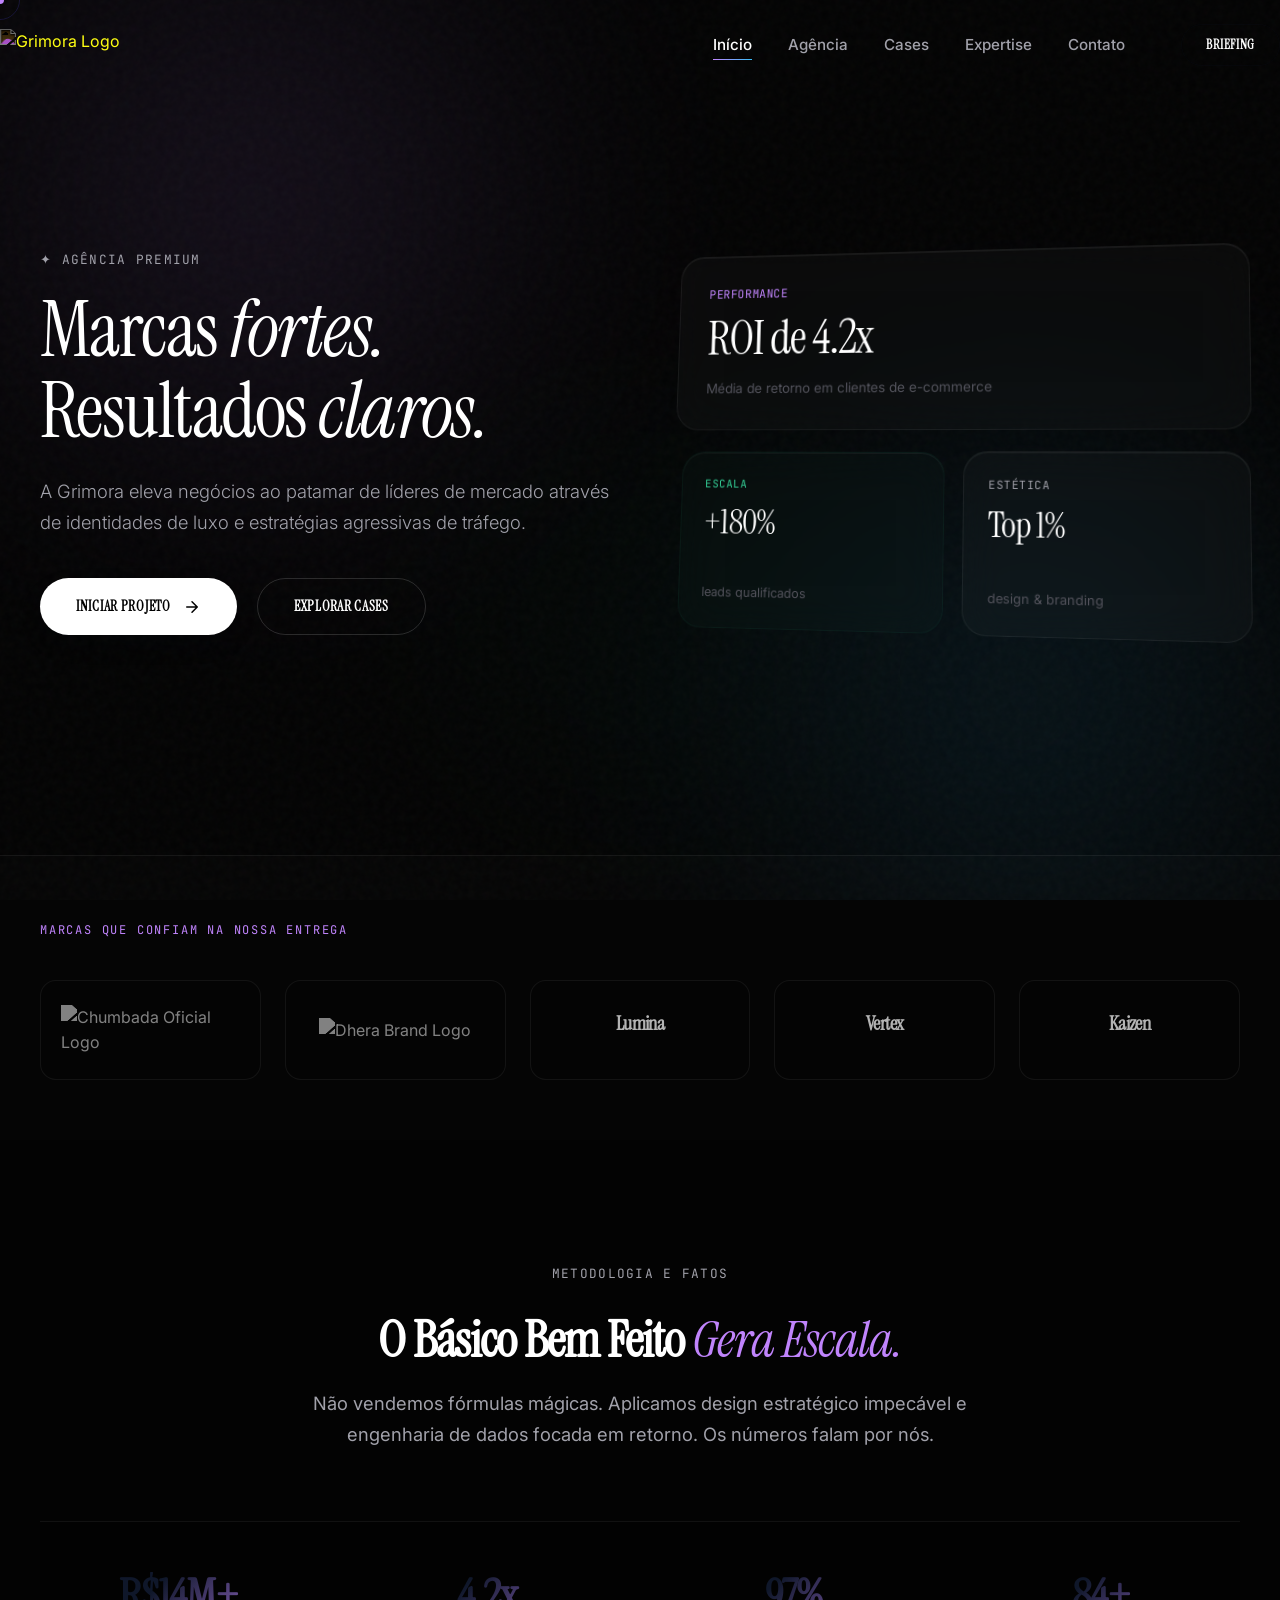
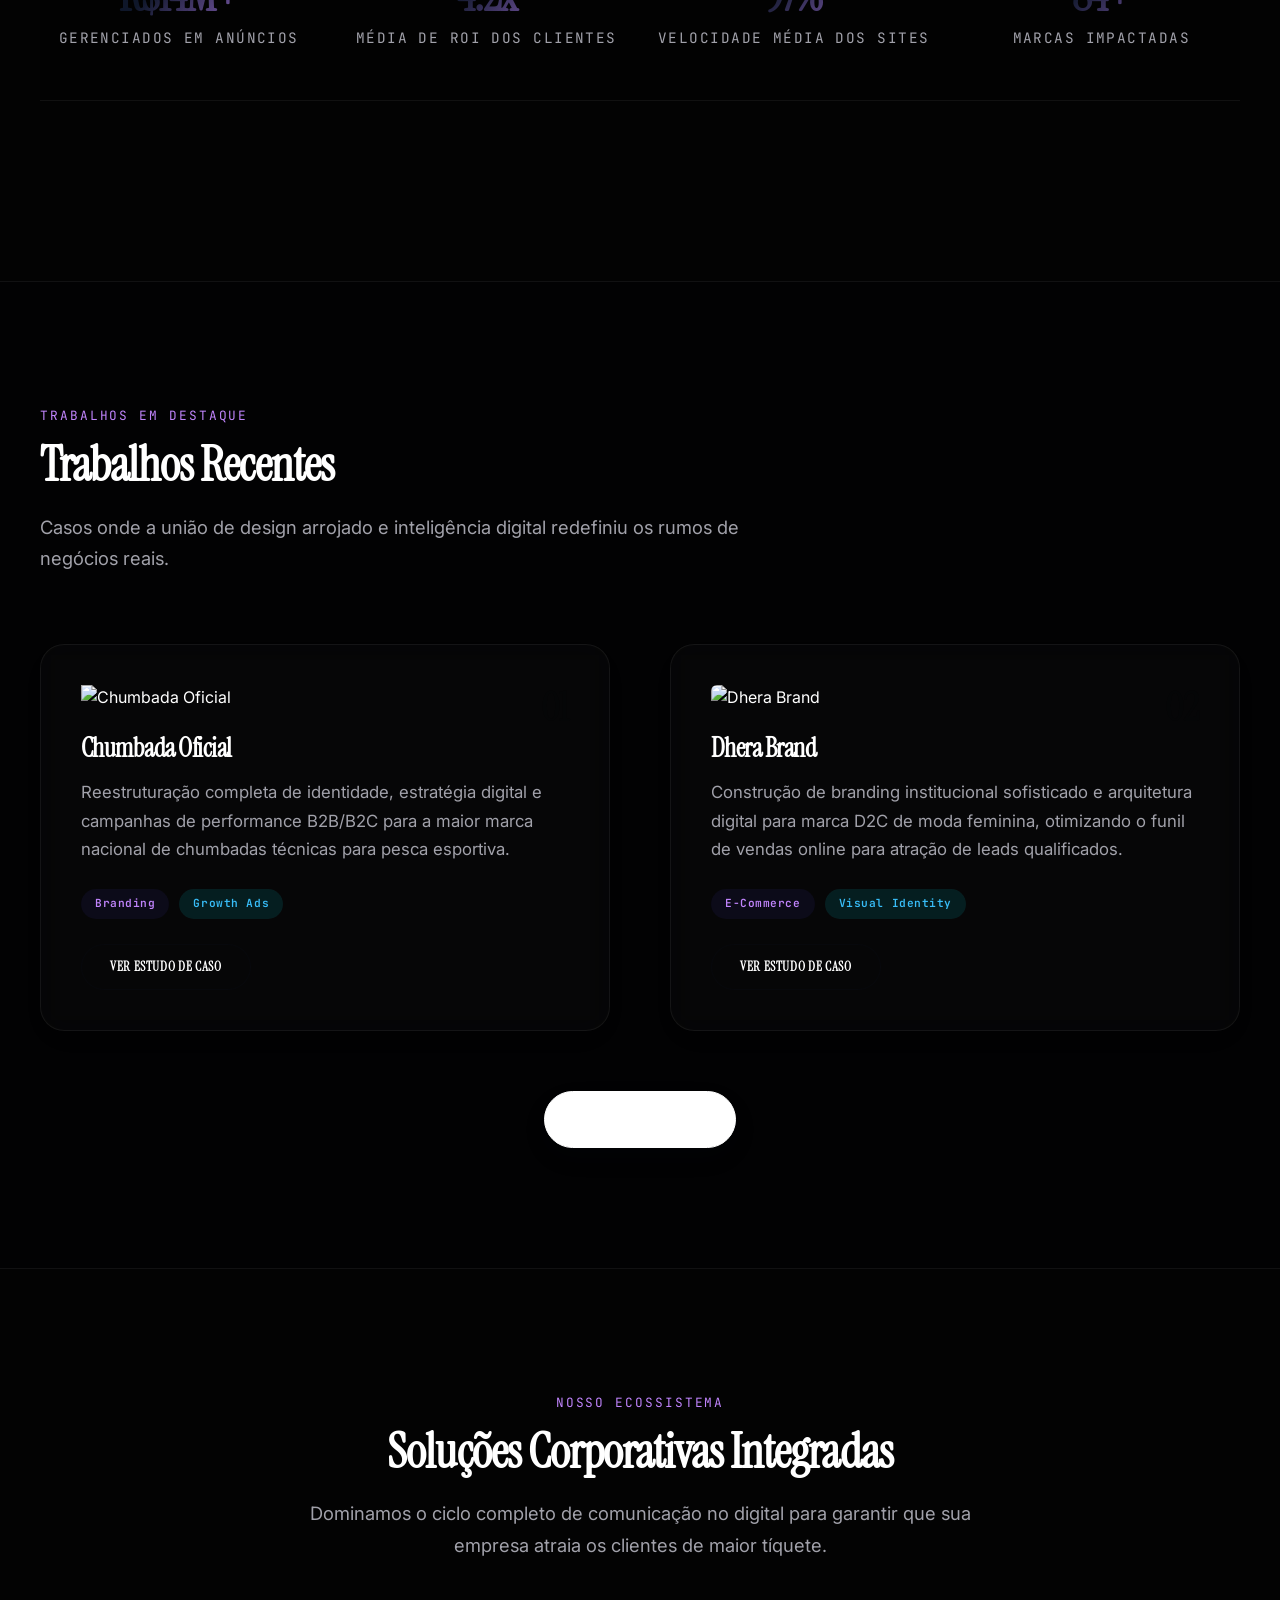
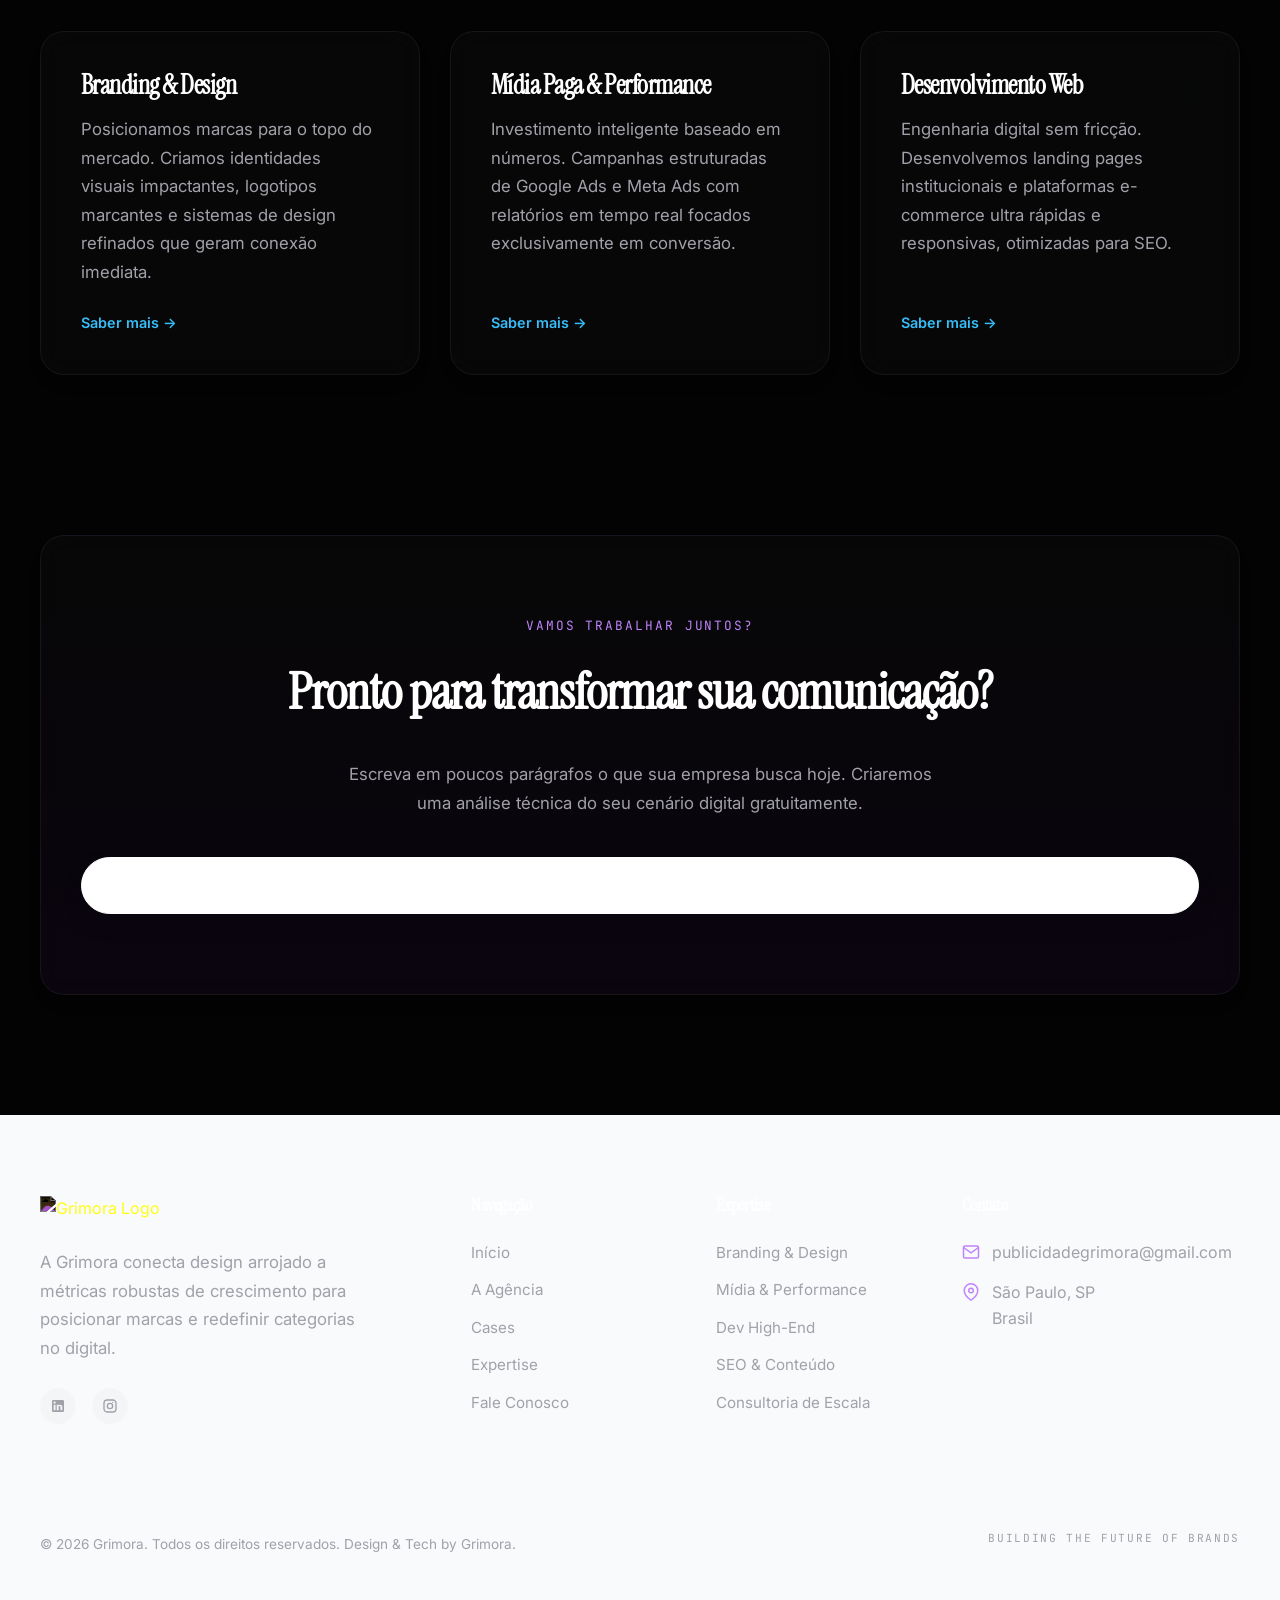
==== commit d73532d2: "Implement Luxury Dark Bento redesign, fix form contrast bug, apply cinematic typography" ====
--- a/index.html
+++ b/index.html
@@ -51,77 +51,43 @@
   <!-- Hero Section -->
   <main>
     <section class="section hero" style="min-height: 95vh; display: flex; align-items: center; padding-top: 150px;">
-      <div class="container grid-2">
+      <div class="container grid-2" style="align-items: center; gap: 60px;">
         <div class="reveal">
-          <span class="text-mono">✦ Branding • Performance • Web</span>
-          <h1 style="margin-top: 15px;">
-            Construímos <span class="gradient-text">Marcas Fortes.</span><br>
-            Aceleramos <span class="gradient-text-alt">Resultados.</span>
+          <span class="text-mono" style="color: var(--text-secondary); margin-bottom: 20px; display: block; letter-spacing: 0.1em;">✦ AGÊNCIA PREMIUM</span>
+          <h1 style="font-size: clamp(3.2rem, 6vw, 5rem); line-height: 1.05; margin-bottom: 24px; font-weight: 500; letter-spacing: -0.02em;">
+            Marcas <span class="text-serif-italic">fortes.</span><br>
+            Resultados <span class="text-serif-italic">claros.</span>
           </h1>
-          <p style="margin-bottom: 40px; font-size: 1.15rem; max-width: 580px;">
-            A Grimora é uma agência de comunicação de ponta. Unimos o rigor dos dados de tráfego à sofisticação de identidades de alto valor e sites ultra velozes. Sem atalhos, focando na excelência corporativa.
+          <p style="margin-bottom: 40px; font-size: 1.15rem; max-width: 580px; color: var(--text-secondary); font-weight: 300;">
+            A Grimora eleva negócios ao patamar de líderes de mercado através de identidades de luxo e estratégias agressivas de tráfego.
           </p>
           <div class="btn-group">
-            <a href="contato.html" class="btn btn-primary">
-              Iniciar briefing
+            <a href="contato.html" class="btn btn-primary" style="background: #ffffff; color: #000000; border: none; font-weight: 600;">
+              Iniciar projeto
               <svg class="btn-icon" viewBox="0 0 24 24"><path d="M5 12h14M12 5l7 7-7 7" stroke="currentColor" stroke-width="2" fill="none" stroke-linecap="round" stroke-linejoin="round"/></svg>
             </a>
-            <a href="cases.html" class="btn btn-outline">Ver cases</a>
-          </div>
-        </div>
-
-        <div class="hero-graphic reveal delay-200">
-          <div class="dashboard-mockup">
-            <div class="db-header">
-              <div class="db-title-group">
-                <span class="db-dot"></span>
-                <span class="db-title">Métricas de Campanha</span>
-              </div>
-              <span class="db-badge">Ao Vivo</span>
+            <a href="cases.html" class="btn btn-outline" style="border-color: rgba(255,255,255,0.15); color: #ffffff;">Explorar cases</a>
+          </div>
+        </div>
+
+        <div class="hero-graphic reveal delay-200" style="perspective: 1000px;">
+          <div class="bento-grid" style="transform: rotateY(-8deg) rotateX(5deg); transform-style: preserve-3d;">
+            <div class="bento-card" style="grid-column: span 12; padding: 30px; min-height: 180px; transform: translateZ(20px);">
+              <span class="text-mono" style="font-size: 0.75rem; color: var(--accent-purple); margin-bottom: 12px; display: block; letter-spacing: 0.05em;">PERFORMANCE</span>
+              <h3 class="text-serif" style="font-size: 3rem; line-height: 1; margin-bottom: 8px;">ROI de 4.2x</h3>
+              <p style="color: var(--text-muted); font-size: 0.85rem; margin-top: auto;">Média de retorno em clientes de e-commerce</p>
             </div>
             
-            <div class="db-metrics-grid">
-              <div class="db-metric-card">
-                <span class="db-metric-label">ROI Médio</span>
-                <span class="db-metric-value">4.2x</span>
-                <span class="db-metric-trend db-trend-up">▲ +14%</span>
-              </div>
-              <div class="db-metric-card">
-                <span class="db-metric-label">Conversão</span>
-                <span class="db-metric-value">4.8%</span>
-                <span class="db-metric-trend db-trend-up">▲ +8.2%</span>
-              </div>
-            </div>
-
-            <div class="db-chart-container">
-              <svg viewBox="0 0 400 150" class="db-chart-svg">
-                <defs>
-                  <linearGradient id="chartGradient" x1="0" y1="0" x2="0" y2="1">
-                    <stop offset="0%" stop-color="var(--accent-purple)" stop-opacity="0.2"/>
-                    <stop offset="100%" stop-color="var(--accent-purple)" stop-opacity="0"/>
-                  </linearGradient>
-                </defs>
-                <!-- Grid Lines -->
-                <line x1="0" y1="30" x2="400" y2="30" stroke="rgba(15, 23, 42, 0.05)" stroke-dasharray="4"/>
-                <line x1="0" y1="75" x2="400" y2="75" stroke="rgba(15, 23, 42, 0.05)" stroke-dasharray="4"/>
-                <line x1="0" y1="120" x2="400" y2="120" stroke="rgba(15, 23, 42, 0.05)" stroke-dasharray="4"/>
-                
-                <!-- Chart Area Path -->
-                <path d="M 0 130 C 60 110, 100 50, 160 60 C 220 70, 260 20, 320 30 C 360 35, 380 15, 400 10 L 400 150 L 0 150 Z" fill="url(#chartGradient)"/>
-                
-                <!-- Chart Line Path -->
-                <path d="M 0 130 C 60 110, 100 50, 160 60 C 220 70, 260 20, 320 30 C 360 35, 380 15, 400 10" fill="none" stroke="var(--accent-purple)" stroke-width="3" stroke-linecap="round"/>
-                
-                <!-- Dots on key nodes -->
-                <circle cx="160" cy="60" r="5" fill="var(--accent-purple)" stroke="#ffffff" stroke-width="2"/>
-                <circle cx="320" cy="30" r="5" fill="var(--accent-purple)" stroke="#ffffff" stroke-width="2"/>
-                <circle cx="400" cy="10" r="5" fill="var(--accent-cyan)" stroke="#ffffff" stroke-width="2"/>
-              </svg>
-            </div>
-
-            <div class="db-footer">
-              <span class="db-footer-txt">Faturamento Gerado: <strong>R$ 124.500</strong></span>
-              <span class="db-footer-txt" style="color: var(--accent-green); font-weight:600;">Meta Atingida</span>
+            <div class="bento-card" style="grid-column: span 6; padding: 24px; min-height: 160px; background: rgba(52, 211, 153, 0.02); border-color: rgba(52, 211, 153, 0.05);">
+              <span class="text-mono" style="font-size: 0.7rem; color: var(--accent-green); margin-bottom: 12px; display: block; letter-spacing: 0.05em;">ESCALA</span>
+              <h3 class="text-serif" style="font-size: 2.2rem; line-height: 1; margin-bottom: 6px;">+180%</h3>
+              <p style="color: var(--text-muted); font-size: 0.8rem; margin-top: auto;">leads qualificados</p>
+            </div>
+
+            <div class="bento-card" style="grid-column: span 6; padding: 24px; min-height: 160px; transform: translateZ(10px);">
+              <span class="text-mono" style="font-size: 0.7rem; color: var(--text-secondary); margin-bottom: 12px; display: block; letter-spacing: 0.05em;">ESTÉTICA</span>
+              <h3 class="text-serif" style="font-size: 2.2rem; line-height: 1; margin-bottom: 6px;">Top 1%</h3>
+              <p style="color: var(--text-muted); font-size: 0.8rem; margin-top: auto;">design & branding</p>
             </div>
           </div>
         </div>
@@ -140,13 +106,13 @@
             <img src="https://cdn.shopify.com/s/files/1/0709/2181/4289/files/logo-quadrado-fundo-preto_88de8c17-ab4f-4ac5-bd31-09e2a251e6c6.png?v=1756218817" alt="Dhera Brand Logo">
           </div>
           <div class="brand-item">
-            <h3 style="font-family: var(--font-display); font-size: 1.25rem; font-weight: 700; color: #0f766e; letter-spacing: -0.03em;">Lumina</h3>
-          </div>
-          <div class="brand-item">
-            <h3 style="font-family: var(--font-display); font-size: 1.25rem; font-weight: 700; color: #1d4ed8; letter-spacing: -0.03em;">Vertex</h3>
-          </div>
-          <div class="brand-item">
-            <h3 style="font-family: var(--font-display); font-size: 1.25rem; font-weight: 700; color: #c2410c; letter-spacing: -0.03em;">Kaizen</h3>
+            <h3 style="font-family: var(--font-display); font-size: 1.25rem; font-weight: 700; color: #ffffff; opacity: 0.7; letter-spacing: -0.03em;">Lumina</h3>
+          </div>
+          <div class="brand-item">
+            <h3 style="font-family: var(--font-display); font-size: 1.25rem; font-weight: 700; color: #ffffff; opacity: 0.7; letter-spacing: -0.03em;">Vertex</h3>
+          </div>
+          <div class="brand-item">
+            <h3 style="font-family: var(--font-display); font-size: 1.25rem; font-weight: 700; color: #ffffff; opacity: 0.7; letter-spacing: -0.03em;">Kaizen</h3>
           </div>
         </div>
       </div>
@@ -156,8 +122,8 @@
     <section class="section">
       <div class="container">
         <div class="section-header center reveal">
-          <span class="text-mono">Metodologia e Fatos</span>
-          <h2>O Básico Bem Feito <span class="gradient-text">Gera Escala.</span></h2>
+          <span class="text-mono" style="letter-spacing: 0.1em; color: var(--text-secondary);">Metodologia e Fatos</span>
+          <h2 style="font-size: clamp(2rem, 4vw, 3.5rem); margin-top: 15px;">O Básico Bem Feito <span class="text-serif-italic" style="color: var(--accent-purple);">Gera Escala.</span></h2>
           <p>Não vendemos fórmulas mágicas. Aplicamos design estratégico impecável e engenharia de dados focada em retorno. Os números falam por nós.</p>
         </div>
 
--- a/assets/css/style.css
+++ b/assets/css/style.css
@@ -1,30 +1,30 @@
-@import url('https://fonts.googleapis.com/css2?family=Plus+Jakarta+Sans:wght@300;400;500;600;700&family=Playfair+Display:ital,wght@0,400;0,600;0,700;1,400&family=JetBrains+Mono:wght@400;500&display=swap');
+@import url('https://fonts.googleapis.com/css2?family=Inter:wght@300;400;500;600;700;800&family=Instrument+Serif:ital@0;1&family=JetBrains+Mono:wght@400;500&display=swap');
 
 :root {
-  /* Design Tokens - Premium Light & Clean */
-  --bg-obsidian: #ffffff;          /* Canvas background */
-  --bg-card: rgba(255, 255, 255, 0.7); /* White glass card */
-  --bg-nav: rgba(255, 255, 255, 0.75); /* Nav background */
-  
-  --accent-purple: #4f46e5;       /* Modern Premium Indigo */
-  --accent-cyan: #0ea5e9;         /* Modern Sky Blue */
-  --accent-green: #10b981;        /* Modern Emerald */
-  
-  --text-primary: #0f172a;         /* Charcoal/Slate for headings */
-  --text-secondary: #475569;       /* Medium slate for description */
-  --text-muted: #94a3b8;           /* Muted slate */
-  
-  --border-glass: rgba(15, 23, 42, 0.08);
-  --border-active: rgba(79, 70, 229, 0.25);
-  
-  --font-display: 'Playfair Display', serif;
-  --font-body: 'Plus Jakarta Sans', sans-serif;
+  /* Design Tokens - Luxury Dark Bento */
+  --bg-obsidian: #030303;          /* Absolute dark canvas */
+  --bg-card: rgba(255, 255, 255, 0.02); /* Glass Bento Card */
+  --bg-nav: rgba(3, 3, 3, 0.7); /* Nav background */
+  
+  --accent-purple: #c084fc;       /* Neon subtle purple */
+  --accent-cyan: #38bdf8;         /* Neon subtle blue */
+  --accent-green: #34d399;        /* Neon emerald */
+  
+  --text-primary: #ffffff;         /* Pure white */
+  --text-secondary: #a1a1aa;       /* Muted gray for description */
+  --text-muted: #52525b;           /* Very muted gray */
+  
+  --border-glass: rgba(255, 255, 255, 0.06); /* Fine 1px border */
+  --border-active: rgba(255, 255, 255, 0.15);
+  
+  --font-display: 'Instrument Serif', serif;
+  --font-body: 'Inter', sans-serif;
   --font-mono: 'JetBrains Mono', monospace;
   
-  --transition-smooth: all 0.5s cubic-bezier(0.16, 1, 0.3, 1);
-  --transition-bounce: all 0.6s cubic-bezier(0.34, 1.56, 0.64, 1);
-  --radius-lg: 20px;
-  --radius-md: 12px;
+  --transition-smooth: all 0.6s cubic-bezier(0.16, 1, 0.3, 1);
+  --transition-bounce: all 0.8s cubic-bezier(0.34, 1.56, 0.64, 1);
+  --radius-lg: 24px;
+  --radius-md: 16px;
 }
 
 /* Reset & Base Styles */
@@ -47,7 +47,7 @@
   line-height: 1.6;
 }
 
-/* Background Gradients (Light Mode Wash) */
+/* Background Gradients (Luxury Dark Mode) */
 .bg-ambient {
   position: fixed;
   top: 0;
@@ -56,7 +56,7 @@
   height: 100vh;
   z-index: -2;
   overflow: hidden;
-  background: #f8fafc; /* Subtle off-white canvas */
+  background: var(--bg-obsidian);
 }
 
 .bg-glow {
@@ -65,7 +65,7 @@
   height: 60vw;
   border-radius: 50%;
   filter: blur(120px);
-  opacity: 0.08; /* Lower opacity for light mode */
+  opacity: 0.12; /* Rich glows */
   pointer-events: none;
 }
 
@@ -95,7 +95,7 @@
   position: fixed;
   inset: 0;
   z-index: -1;
-  background-image: url("data:image/svg+xml,%3Csvg viewBox='0 0 200 200' xmlns='http://www.w3.org/2000/svg'%3E%3Cfilter id='noiseFilter'%3E%3CfeTurbulence type='fractalNoise' baseFrequency='0.65' numOctaves='3' stitchTiles='stitch'/%3E%3C/filter%3E%3Crect width='100%25' height='100%25' filter='url(%23noiseFilter)' opacity='0.015'/%3E%3C/svg%3E");
+  background-image: url("data:image/svg+xml,%3Csvg viewBox='0 0 200 200' xmlns='http://www.w3.org/2000/svg'%3E%3Cfilter id='noiseFilter'%3E%3CfeTurbulence type='fractalNoise' baseFrequency='0.65' numOctaves='3' stitchTiles='stitch'/%3E%3C/filter%3E%3Crect width='100%25' height='100%25' filter='url(%23noiseFilter)' opacity='0.03'/%3E%3C/svg%3E");
   pointer-events: none;
 }
 
@@ -167,7 +167,7 @@
 }
 
 .gradient-text {
-  background: linear-gradient(135deg, #0f172a 20%, var(--accent-purple) 70%, var(--accent-cyan) 100%);
+  background: linear-gradient(135deg, #ffffff 30%, rgba(255, 255, 255, 0.4) 100%);
   -webkit-background-clip: text;
   -webkit-text-fill-color: transparent;
   background-clip: text;
@@ -175,7 +175,7 @@
 }
 
 .gradient-text-alt {
-  background: linear-gradient(135deg, #0f172a 30%, var(--accent-green) 100%);
+  background: linear-gradient(135deg, #ffffff 30%, rgba(255, 255, 255, 0.4) 100%);
   -webkit-background-clip: text;
   -webkit-text-fill-color: transparent;
   background-clip: text;
@@ -534,6 +534,65 @@
   color: rgba(79, 70, 229, 0.06);
 }
 
+/* Luxury Typography Utilities */
+.text-serif {
+  font-family: var(--font-display);
+  font-weight: 400;
+}
+.text-serif-italic {
+  font-family: var(--font-display);
+  font-style: italic;
+  font-weight: 400;
+  letter-spacing: -0.02em;
+}
+
+/* Bento Box Layout System */
+.bento-grid {
+  display: grid;
+  grid-template-columns: repeat(12, 1fr);
+  grid-auto-rows: minmax(180px, auto);
+  gap: 20px;
+  width: 100%;
+}
+
+.bento-card {
+  background: var(--bg-card);
+  border: 1px solid var(--border-glass);
+  border-radius: var(--radius-lg);
+  padding: 32px;
+  position: relative;
+  overflow: hidden;
+  backdrop-filter: blur(20px);
+  -webkit-backdrop-filter: blur(20px);
+  transition: var(--transition-smooth);
+  box-shadow: inset 0 1px 0 0 rgba(255, 255, 255, 0.05);
+  display: flex;
+  flex-direction: column;
+}
+
+.bento-card:hover {
+  border-color: var(--border-active);
+  transform: translateY(-4px);
+  background: rgba(255, 255, 255, 0.04);
+  box-shadow: inset 0 1px 0 0 rgba(255, 255, 255, 0.1), 0 20px 40px -10px rgba(0, 0, 0, 0.5);
+}
+
+/* Internal Glow */
+.bento-card::before {
+  content: '';
+  position: absolute;
+  top: 0;
+  left: 10%;
+  width: 80%;
+  height: 1px;
+  background: linear-gradient(90deg, transparent, rgba(255,255,255,0.15), transparent);
+  opacity: 0;
+  transition: var(--transition-smooth);
+}
+.bento-card:hover::before {
+  opacity: 1;
+}
+
 /* Page Section Headers */
 .section-header {
   margin-bottom: 70px;
@@ -637,12 +696,12 @@
   max-width: 100%;
   max-height: 100%;
   object-fit: contain;
-  opacity: 0.75;
+  filter: brightness(0) invert(1) opacity(0.5);
   transition: var(--transition-smooth);
 }
 
 .brand-item:hover img {
-  opacity: 1;
+  filter: brightness(0) invert(1) opacity(1);
   transform: scale(1.05);
 }
 
@@ -810,8 +869,8 @@
 }
 .form-control {
   width: 100%;
-  background: rgba(15, 23, 42, 0.01);
-  border: 1px solid rgba(15, 23, 42, 0.08);
+  background: var(--bg-card);
+  border: 1px solid var(--border-glass);
   border-radius: var(--radius-md);
   padding: 16px;
   color: var(--text-primary);
@@ -821,9 +880,9 @@
 }
 .form-control:focus {
   outline: none;
-  border-color: var(--accent-purple);
-  background: rgba(79, 70, 229, 0.01);
-  box-shadow: 0 0 15px rgba(79, 70, 229, 0.05);
+  border-color: var(--border-active);
+  background: rgba(255, 255, 255, 0.04);
+  box-shadow: 0 0 20px rgba(255, 255, 255, 0.05);
 }
 .checkbox-grid {
   display: grid;
@@ -833,8 +892,8 @@
 }
 .checkbox-card {
   position: relative;
-  background: rgba(15, 23, 42, 0.01);
-  border: 1px solid rgba(15, 23, 42, 0.08);
+  background: var(--bg-card);
+  border: 1px solid var(--border-glass);
   border-radius: var(--radius-md);
   padding: 16px;
   cursor: pointer;
@@ -852,14 +911,14 @@
   width: 0;
 }
 .checkbox-card:hover {
-  border-color: rgba(15, 23, 42, 0.15);
-  background: rgba(15, 23, 42, 0.02);
+  border-color: var(--border-active);
+  background: rgba(255, 255, 255, 0.04);
 }
 .checkbox-card.selected {
-  border-color: var(--accent-purple);
-  background: rgba(79, 70, 229, 0.05);
-  color: var(--accent-purple);
-  box-shadow: 0 0 15px rgba(79, 70, 229, 0.05);
+  border-color: #ffffff;
+  background: rgba(255, 255, 255, 0.1);
+  color: #ffffff;
+  box-shadow: inset 0 0 0 1px #ffffff, 0 0 15px rgba(255, 255, 255, 0.1);
 }
 .budget-options {
   display: grid;
@@ -872,8 +931,8 @@
   }
 }
 .budget-option {
-  background: rgba(15, 23, 42, 0.01);
-  border: 1px solid rgba(15, 23, 42, 0.08);
+  background: var(--bg-card);
+  border: 1px solid var(--border-glass);
   border-radius: var(--radius-md);
   padding: 14px 10px;
   text-align: center;
@@ -884,12 +943,13 @@
   color: var(--text-secondary);
 }
 .budget-option:hover {
-  border-color: rgba(15, 23, 42, 0.15);
+  border-color: var(--border-active);
 }
 .budget-option.selected {
-  background: rgba(79, 70, 229, 0.1);
-  border-color: var(--accent-purple);
-  color: var(--accent-purple);
+  background: rgba(255, 255, 255, 0.1);
+  border-color: #ffffff;
+  color: #ffffff;
+  box-shadow: inset 0 0 0 1px #ffffff;
 }
 
 /* Footer */
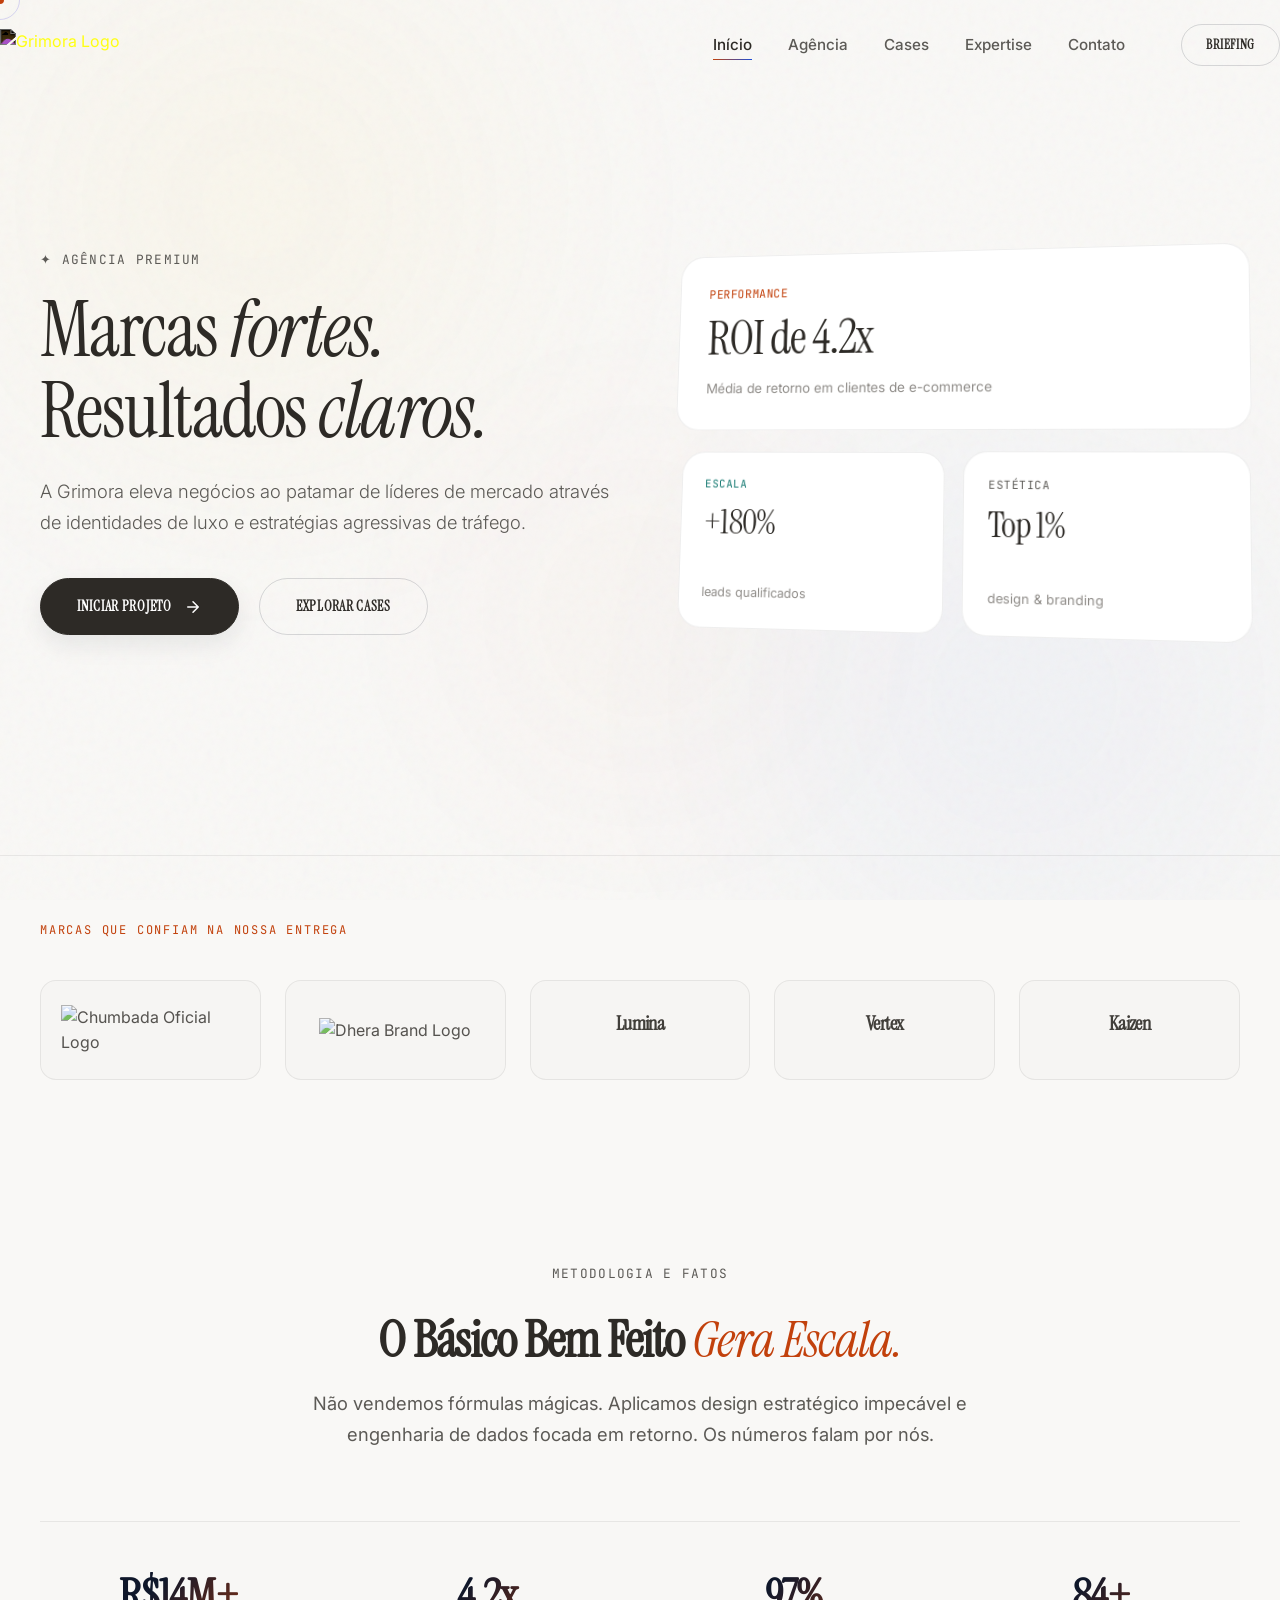
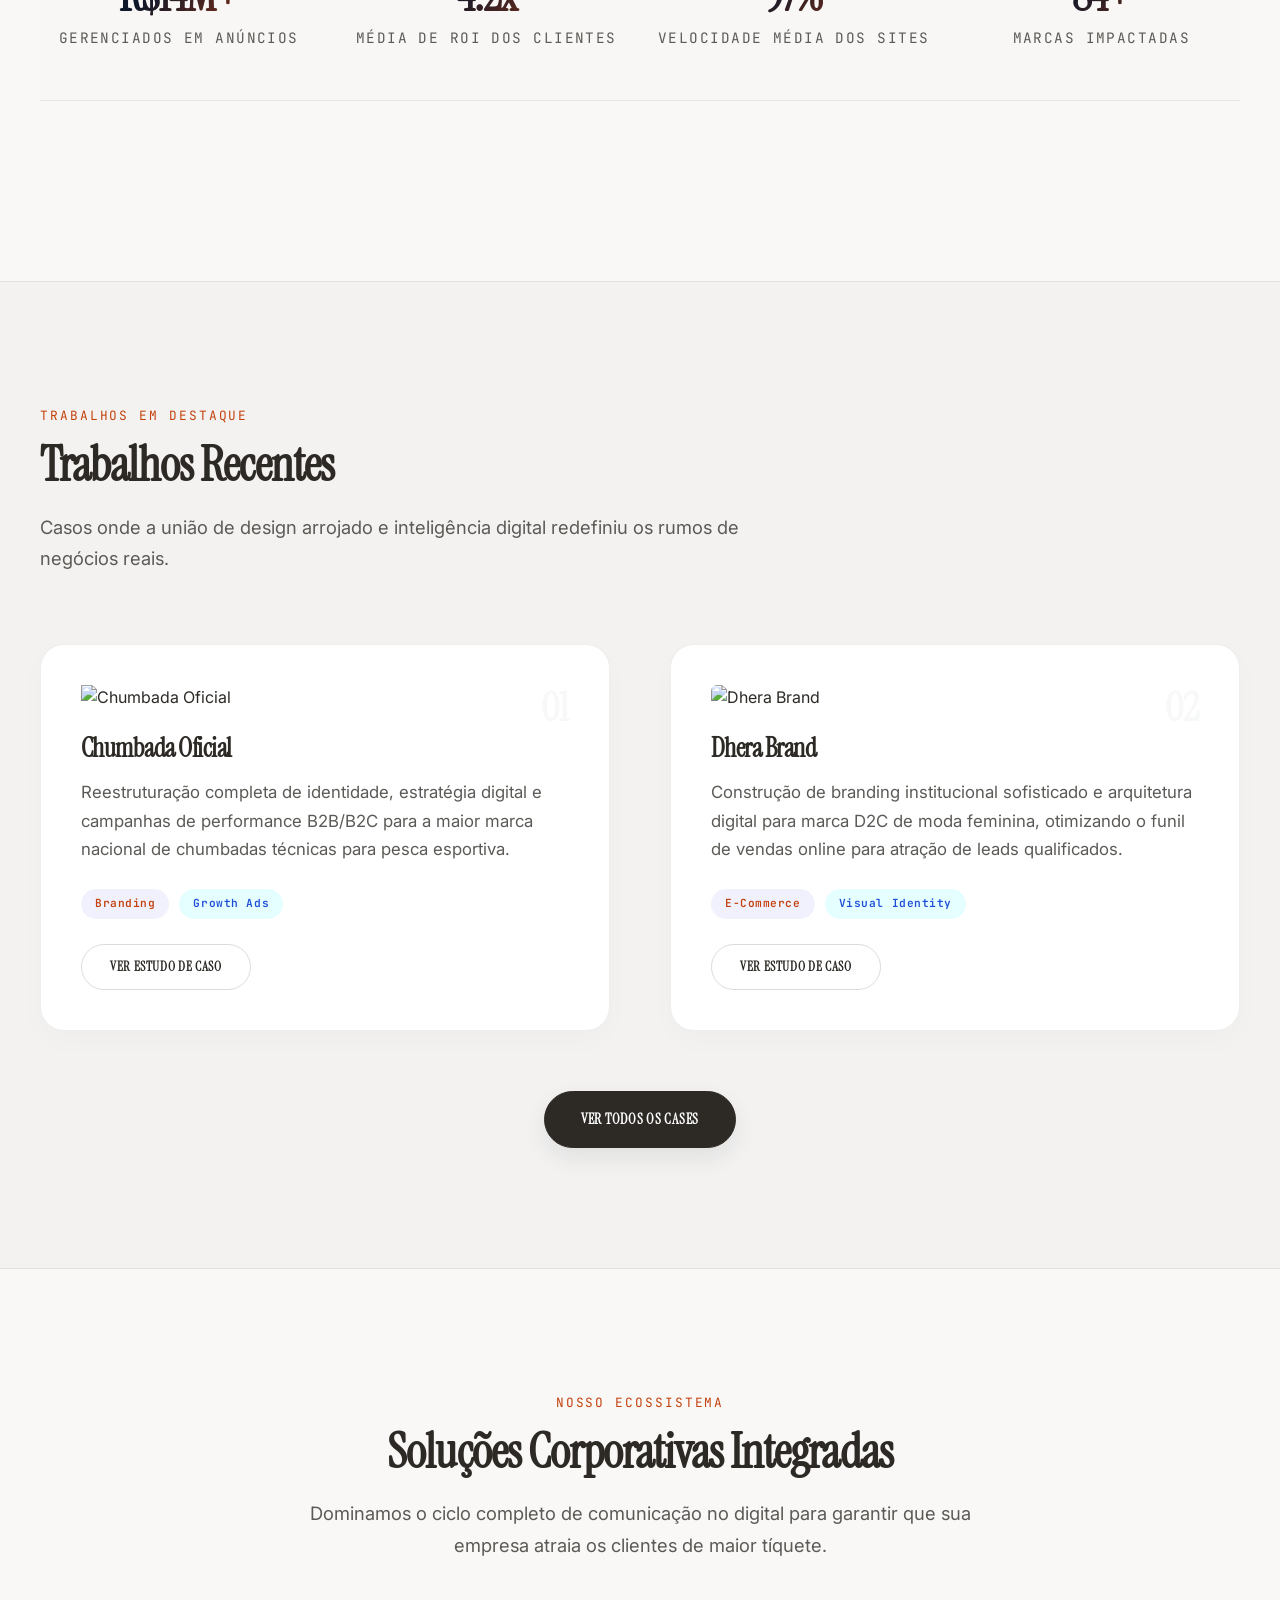
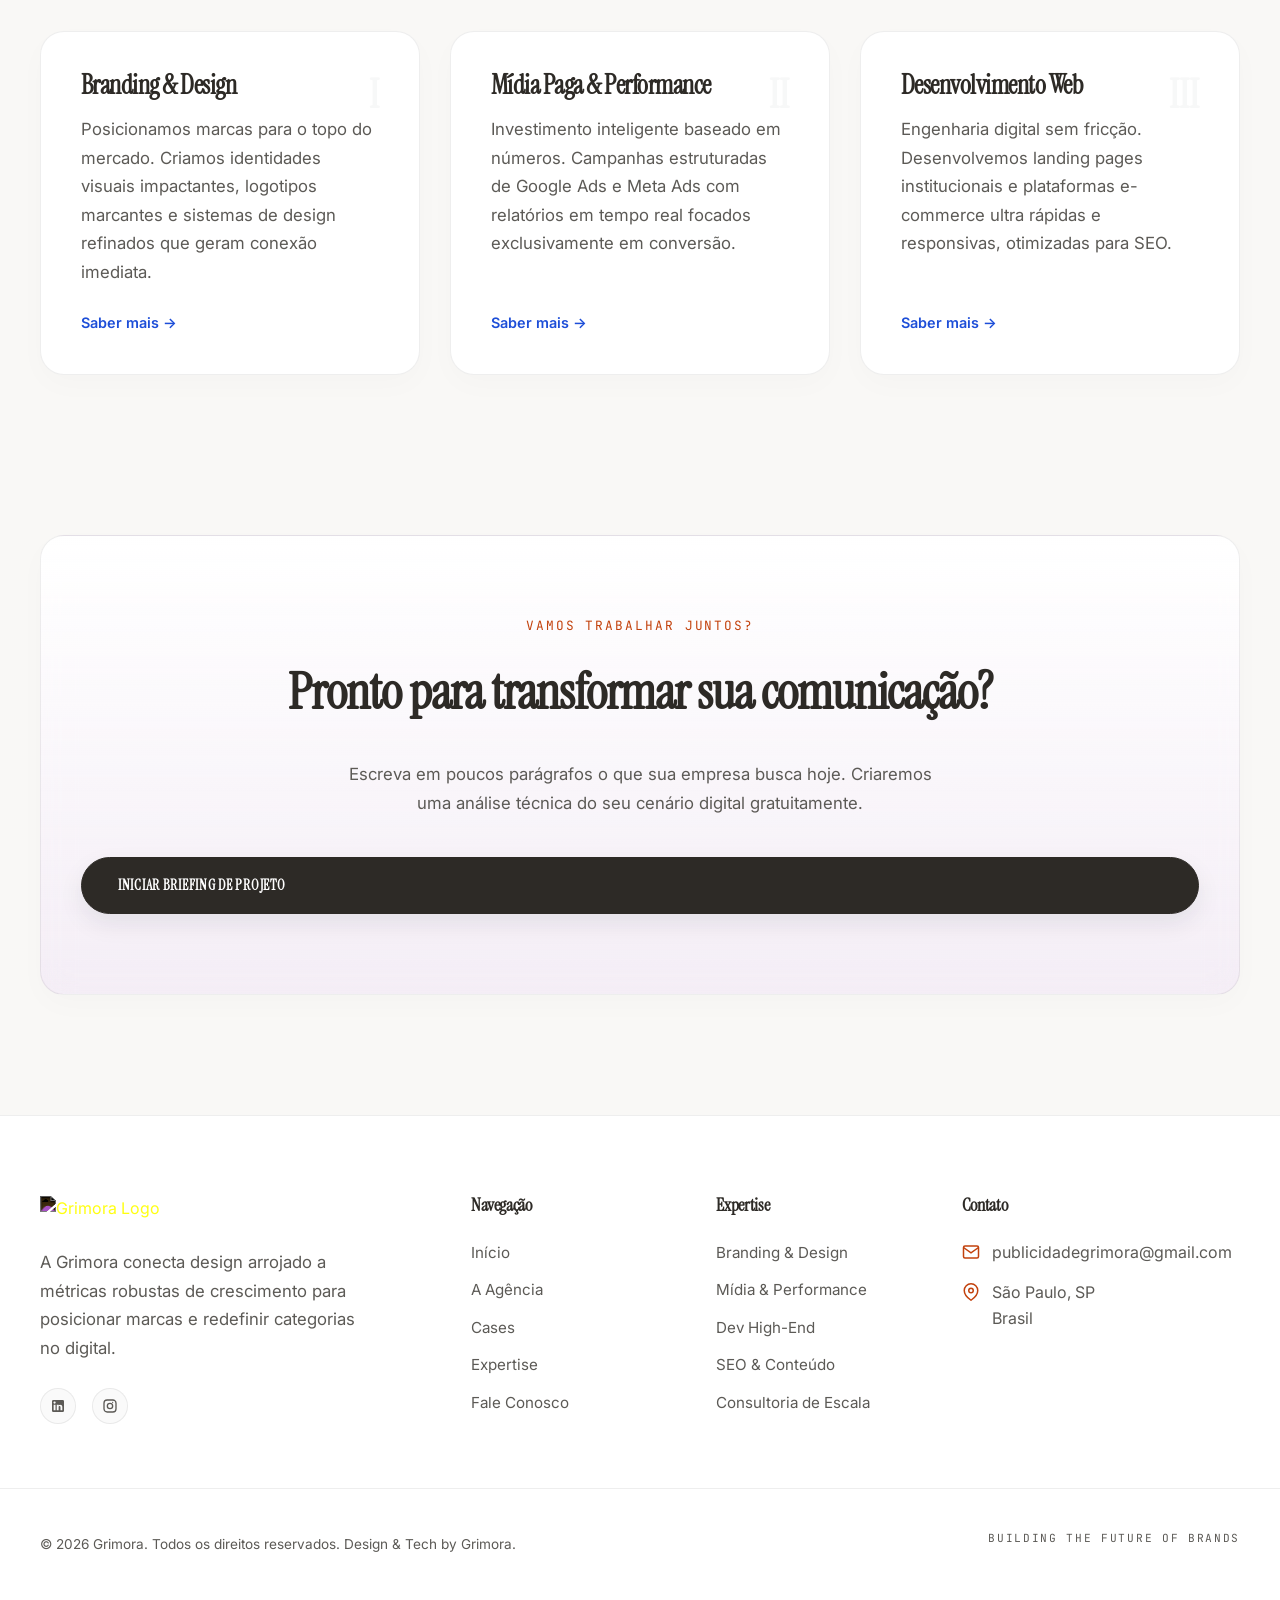
==== commit 2b51ffce: "Implement Warm Editorial Bento theme, restore logos, fix button contrast" ====
--- a/index.html
+++ b/index.html
@@ -62,11 +62,11 @@
             A Grimora eleva negócios ao patamar de líderes de mercado através de identidades de luxo e estratégias agressivas de tráfego.
           </p>
           <div class="btn-group">
-            <a href="contato.html" class="btn btn-primary" style="background: #ffffff; color: #000000; border: none; font-weight: 600;">
+            <a href="contato.html" class="btn btn-primary">
               Iniciar projeto
               <svg class="btn-icon" viewBox="0 0 24 24"><path d="M5 12h14M12 5l7 7-7 7" stroke="currentColor" stroke-width="2" fill="none" stroke-linecap="round" stroke-linejoin="round"/></svg>
             </a>
-            <a href="cases.html" class="btn btn-outline" style="border-color: rgba(255,255,255,0.15); color: #ffffff;">Explorar cases</a>
+            <a href="cases.html" class="btn btn-outline">Explorar cases</a>
           </div>
         </div>
 
@@ -78,7 +78,7 @@
               <p style="color: var(--text-muted); font-size: 0.85rem; margin-top: auto;">Média de retorno em clientes de e-commerce</p>
             </div>
             
-            <div class="bento-card" style="grid-column: span 6; padding: 24px; min-height: 160px; background: rgba(52, 211, 153, 0.02); border-color: rgba(52, 211, 153, 0.05);">
+            <div class="bento-card" style="grid-column: span 6; padding: 24px; min-height: 160px;">
               <span class="text-mono" style="font-size: 0.7rem; color: var(--accent-green); margin-bottom: 12px; display: block; letter-spacing: 0.05em;">ESCALA</span>
               <h3 class="text-serif" style="font-size: 2.2rem; line-height: 1; margin-bottom: 6px;">+180%</h3>
               <p style="color: var(--text-muted); font-size: 0.8rem; margin-top: auto;">leads qualificados</p>
@@ -106,13 +106,13 @@
             <img src="https://cdn.shopify.com/s/files/1/0709/2181/4289/files/logo-quadrado-fundo-preto_88de8c17-ab4f-4ac5-bd31-09e2a251e6c6.png?v=1756218817" alt="Dhera Brand Logo">
           </div>
           <div class="brand-item">
-            <h3 style="font-family: var(--font-display); font-size: 1.25rem; font-weight: 700; color: #ffffff; opacity: 0.7; letter-spacing: -0.03em;">Lumina</h3>
-          </div>
-          <div class="brand-item">
-            <h3 style="font-family: var(--font-display); font-size: 1.25rem; font-weight: 700; color: #ffffff; opacity: 0.7; letter-spacing: -0.03em;">Vertex</h3>
-          </div>
-          <div class="brand-item">
-            <h3 style="font-family: var(--font-display); font-size: 1.25rem; font-weight: 700; color: #ffffff; opacity: 0.7; letter-spacing: -0.03em;">Kaizen</h3>
+            <h3 style="font-family: var(--font-display); font-size: 1.25rem; font-weight: 700; color: var(--text-primary); opacity: 0.9; letter-spacing: -0.03em;">Lumina</h3>
+          </div>
+          <div class="brand-item">
+            <h3 style="font-family: var(--font-display); font-size: 1.25rem; font-weight: 700; color: var(--text-primary); opacity: 0.9; letter-spacing: -0.03em;">Vertex</h3>
+          </div>
+          <div class="brand-item">
+            <h3 style="font-family: var(--font-display); font-size: 1.25rem; font-weight: 700; color: var(--text-primary); opacity: 0.9; letter-spacing: -0.03em;">Kaizen</h3>
           </div>
         </div>
       </div>
--- a/assets/css/style.css
+++ b/assets/css/style.css
@@ -1,21 +1,21 @@
 @import url('https://fonts.googleapis.com/css2?family=Inter:wght@300;400;500;600;700;800&family=Instrument+Serif:ital@0;1&family=JetBrains+Mono:wght@400;500&display=swap');
 
 :root {
-  /* Design Tokens - Luxury Dark Bento */
-  --bg-obsidian: #030303;          /* Absolute dark canvas */
-  --bg-card: rgba(255, 255, 255, 0.02); /* Glass Bento Card */
-  --bg-nav: rgba(3, 3, 3, 0.7); /* Nav background */
-  
-  --accent-purple: #c084fc;       /* Neon subtle purple */
-  --accent-cyan: #38bdf8;         /* Neon subtle blue */
-  --accent-green: #34d399;        /* Neon emerald */
-  
-  --text-primary: #ffffff;         /* Pure white */
-  --text-secondary: #a1a1aa;       /* Muted gray for description */
-  --text-muted: #52525b;           /* Very muted gray */
-  
-  --border-glass: rgba(255, 255, 255, 0.06); /* Fine 1px border */
-  --border-active: rgba(255, 255, 255, 0.15);
+  /* Design Tokens - Warm Editorial Bento */
+  --bg-obsidian: #F9F8F6;          /* Soft cream canvas */
+  --bg-card: #FFFFFF;              /* Pure white Bento Card */
+  --bg-nav: rgba(249, 248, 246, 0.85); /* Nav background */
+  
+  --accent-purple: #c2410c;       /* Muted terracotta */
+  --accent-cyan: #1d4ed8;         /* Subtle blue */
+  --accent-green: #0f766e;        /* Deep pine */
+  
+  --text-primary: #2D2A26;         /* Charcoal/Graphite */
+  --text-secondary: #5C5A56;       /* Muted gray-brown */
+  --text-muted: #8F8C88;           /* Light gray-brown */
+  
+  --border-glass: rgba(45, 42, 38, 0.08); /* Fine 1px subtle dark border */
+  --border-active: rgba(45, 42, 38, 0.2);
   
   --font-display: 'Instrument Serif', serif;
   --font-body: 'Inter', sans-serif;
@@ -47,7 +47,7 @@
   line-height: 1.6;
 }
 
-/* Background Gradients (Luxury Dark Mode) */
+/* Background Gradients (Warm Editorial Mode) */
 .bg-ambient {
   position: fixed;
   top: 0;
@@ -65,14 +65,14 @@
   height: 60vw;
   border-radius: 50%;
   filter: blur(120px);
-  opacity: 0.12; /* Rich glows */
+  opacity: 0.06; /* Soft glows */
   pointer-events: none;
 }
 
 .glow-1 {
   top: -20%;
   left: -10%;
-  background: radial-gradient(circle, var(--accent-purple), transparent 70%);
+  background: radial-gradient(circle, #eab308, transparent 70%); /* Soft warm yellow */
 }
 
 .glow-2 {
@@ -86,7 +86,7 @@
   left: 30%;
   width: 40vw;
   height: 40vw;
-  background: radial-gradient(circle, var(--accent-green), transparent 70%);
+  background: radial-gradient(circle, var(--accent-purple), transparent 70%);
   opacity: 0.04;
 }
 
@@ -95,7 +95,7 @@
   position: fixed;
   inset: 0;
   z-index: -1;
-  background-image: url("data:image/svg+xml,%3Csvg viewBox='0 0 200 200' xmlns='http://www.w3.org/2000/svg'%3E%3Cfilter id='noiseFilter'%3E%3CfeTurbulence type='fractalNoise' baseFrequency='0.65' numOctaves='3' stitchTiles='stitch'/%3E%3C/filter%3E%3Crect width='100%25' height='100%25' filter='url(%23noiseFilter)' opacity='0.03'/%3E%3C/svg%3E");
+  background-image: url("data:image/svg+xml,%3Csvg viewBox='0 0 200 200' xmlns='http://www.w3.org/2000/svg'%3E%3Cfilter id='noiseFilter'%3E%3CfeTurbulence type='fractalNoise' baseFrequency='0.65' numOctaves='3' stitchTiles='stitch'/%3E%3C/filter%3E%3Crect width='100%25' height='100%25' filter='url(%23noiseFilter)' opacity='0.04'/%3E%3C/svg%3E");
   pointer-events: none;
 }
 
@@ -270,9 +270,9 @@
 
 .btn-primary:hover {
   transform: translateY(-4px);
-  box-shadow: 0 15px 30px rgba(79, 70, 229, 0.25);
-  background: var(--accent-purple);
-  border-color: var(--accent-purple);
+  box-shadow: 0 15px 30px rgba(45, 42, 38, 0.25);
+  background: #000000;
+  border-color: #000000;
 }
 
 .btn-outline {
@@ -283,9 +283,9 @@
 
 .btn-outline:hover {
   transform: translateY(-4px);
-  border-color: var(--accent-purple);
-  box-shadow: 0 15px 30px rgba(79, 70, 229, 0.1);
-  background: rgba(79, 70, 229, 0.03);
+  border-color: var(--text-primary);
+  box-shadow: 0 15px 30px rgba(45, 42, 38, 0.1);
+  background: rgba(45, 42, 38, 0.03);
 }
 
 .btn-icon {
@@ -696,12 +696,12 @@
   max-width: 100%;
   max-height: 100%;
   object-fit: contain;
-  filter: brightness(0) invert(1) opacity(0.5);
+  opacity: 0.8;
   transition: var(--transition-smooth);
 }
 
 .brand-item:hover img {
-  filter: brightness(0) invert(1) opacity(1);
+  opacity: 1;
   transform: scale(1.05);
 }
 
@@ -880,9 +880,9 @@
 }
 .form-control:focus {
   outline: none;
-  border-color: var(--border-active);
-  background: rgba(255, 255, 255, 0.04);
-  box-shadow: 0 0 20px rgba(255, 255, 255, 0.05);
+  border-color: var(--text-primary);
+  background: var(--bg-card);
+  box-shadow: 0 0 0 1px var(--text-primary);
 }
 .checkbox-grid {
   display: grid;
@@ -911,14 +911,13 @@
   width: 0;
 }
 .checkbox-card:hover {
-  border-color: var(--border-active);
-  background: rgba(255, 255, 255, 0.04);
+  border-color: var(--text-secondary);
 }
 .checkbox-card.selected {
-  border-color: #ffffff;
-  background: rgba(255, 255, 255, 0.1);
+  border-color: var(--text-primary);
+  background: var(--text-primary);
   color: #ffffff;
-  box-shadow: inset 0 0 0 1px #ffffff, 0 0 15px rgba(255, 255, 255, 0.1);
+  box-shadow: 0 4px 14px rgba(45, 42, 38, 0.15);
 }
 .budget-options {
   display: grid;
@@ -943,18 +942,18 @@
   color: var(--text-secondary);
 }
 .budget-option:hover {
-  border-color: var(--border-active);
+  border-color: var(--text-secondary);
 }
 .budget-option.selected {
-  background: rgba(255, 255, 255, 0.1);
-  border-color: #ffffff;
+  background: var(--text-primary);
+  border-color: var(--text-primary);
   color: #ffffff;
-  box-shadow: inset 0 0 0 1px #ffffff;
+  box-shadow: 0 4px 14px rgba(45, 42, 38, 0.15);
 }
 
 /* Footer */
 .footer {
-  background-color: #f8fafc; /* Clean light gray footer */
+  background-color: var(--bg-card);
   border-top: 1px solid var(--border-glass);
   padding: 80px 0 40px;
   position: relative;
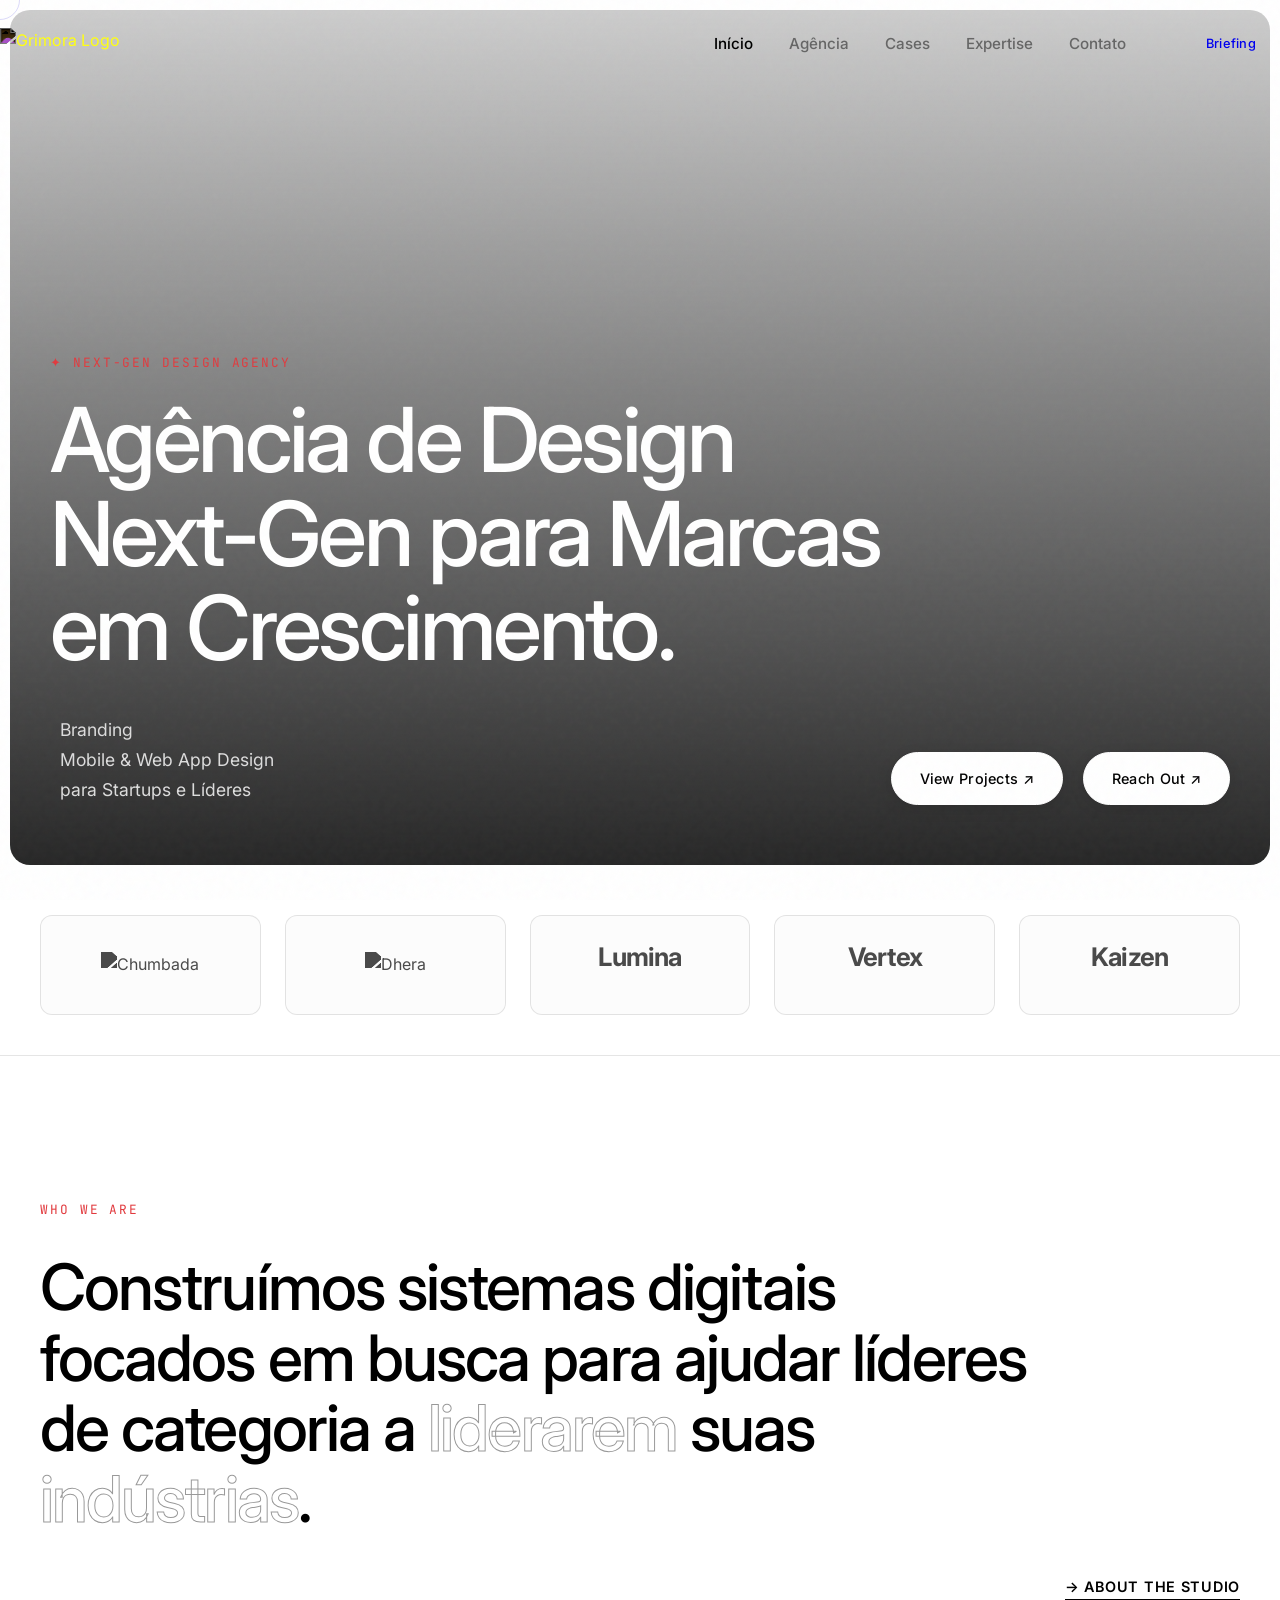
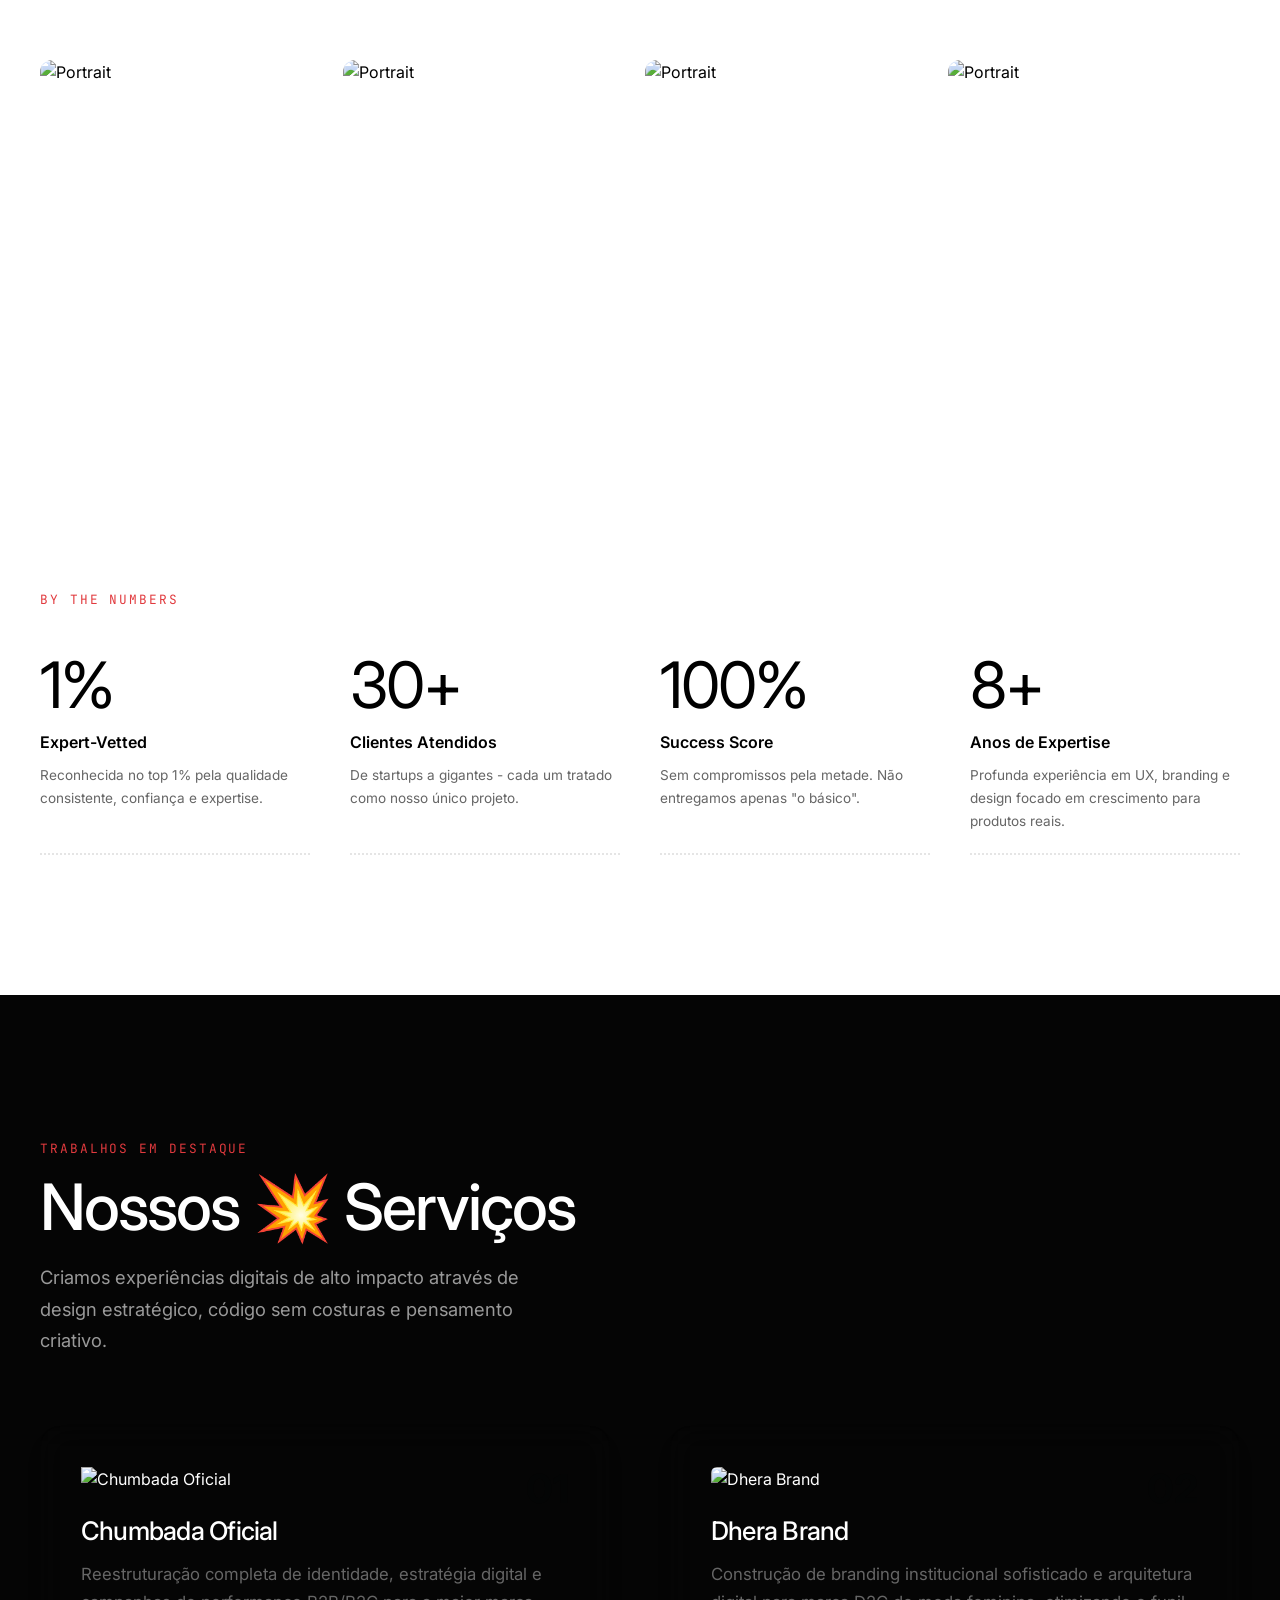
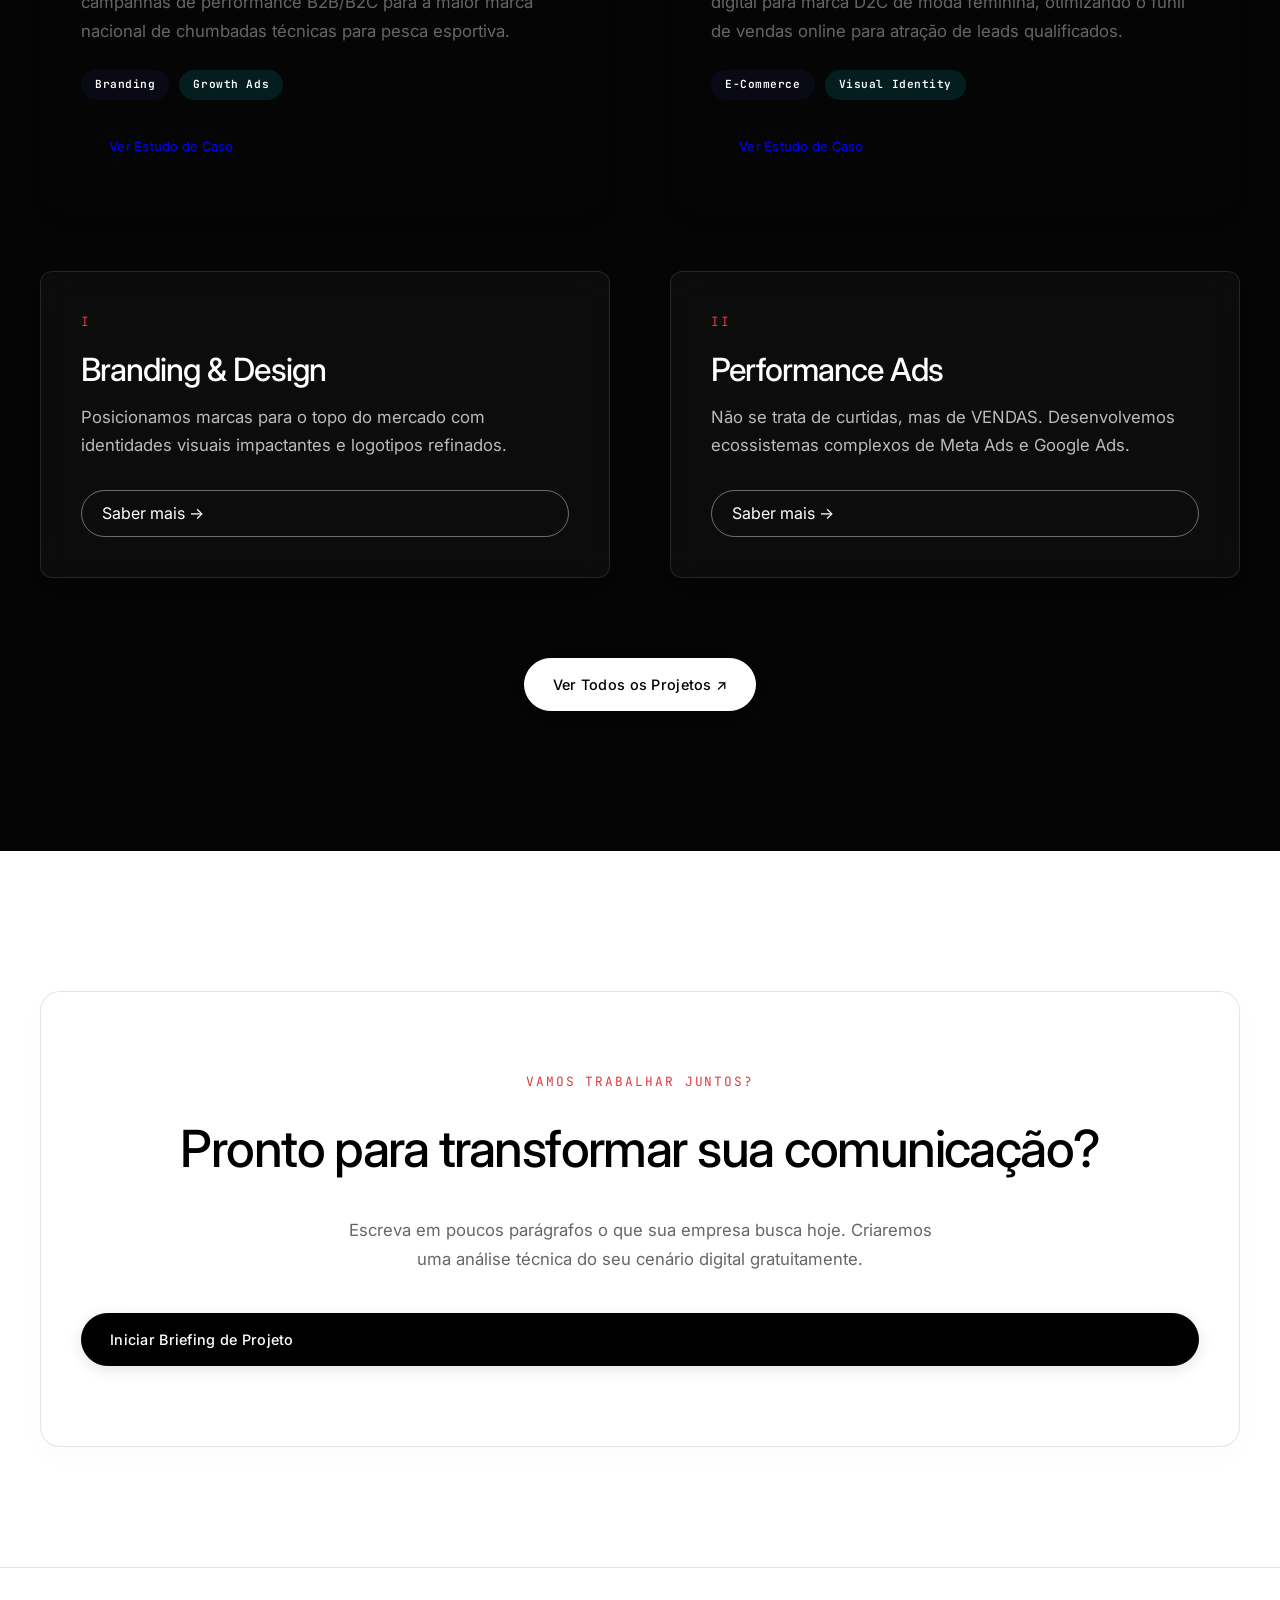
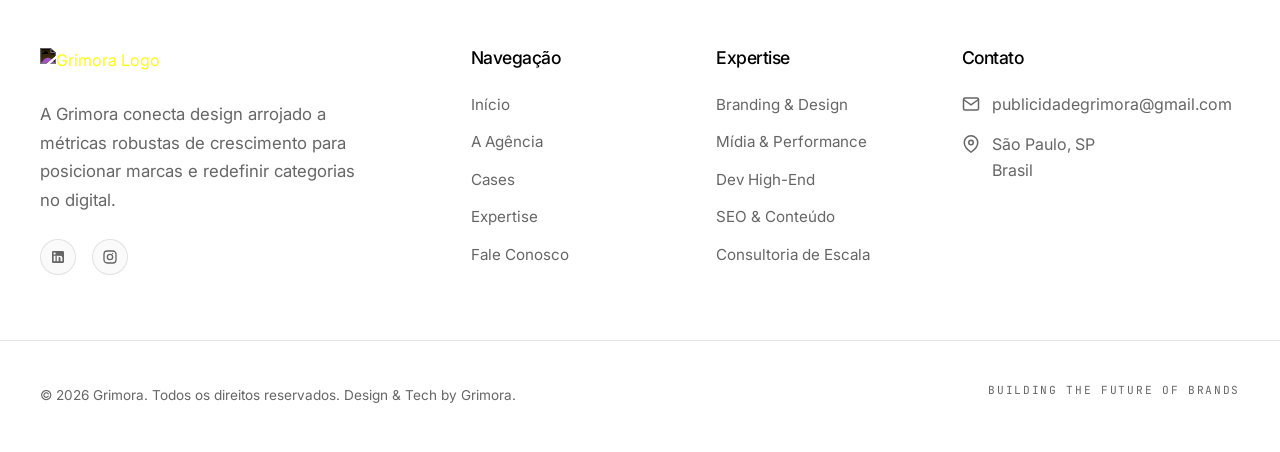
==== commit ac895b13: "Implement Stark Studio high-contrast layout" ====
--- a/index.html
+++ b/index.html
@@ -49,114 +49,98 @@
   </header>
 
   <!-- Hero Section -->
-  <main>
-    <section class="section hero" style="min-height: 95vh; display: flex; align-items: center; padding-top: 150px;">
-      <div class="container grid-2" style="align-items: center; gap: 60px;">
-        <div class="reveal">
-          <span class="text-mono" style="color: var(--text-secondary); margin-bottom: 20px; display: block; letter-spacing: 0.1em;">✦ AGÊNCIA PREMIUM</span>
-          <h1 style="font-size: clamp(3.2rem, 6vw, 5rem); line-height: 1.05; margin-bottom: 24px; font-weight: 500; letter-spacing: -0.02em;">
-            Marcas <span class="text-serif-italic">fortes.</span><br>
-            Resultados <span class="text-serif-italic">claros.</span>
-          </h1>
-          <p style="margin-bottom: 40px; font-size: 1.15rem; max-width: 580px; color: var(--text-secondary); font-weight: 300;">
-            A Grimora eleva negócios ao patamar de líderes de mercado através de identidades de luxo e estratégias agressivas de tráfego.
-          </p>
+  <main class="bg-light">
+    <!-- Stark Hero Section -->
+    <section class="stark-hero" style="background-image: url('https://images.unsplash.com/photo-1522071820081-009f0129c71c?q=80&w=2070&auto=format&fit=crop');">
+      <div class="container" style="padding: 0;">
+        <span class="text-mono" style="color: var(--accent-red); margin-bottom: 20px; display: block;">✦ Next-Gen Design Agency</span>
+        <h1 class="stark-title">
+          Agência de Design Next-Gen para Marcas em Crescimento.
+        </h1>
+        <div class="stark-hero-footer">
+          <div style="max-width: 400px; padding-left: 10px;">
+            <p style="font-size: 1.1rem; color: #dddddd;">Branding<br>Mobile & Web App Design<br>para Startups e Líderes</p>
+          </div>
           <div class="btn-group">
-            <a href="contato.html" class="btn btn-primary">
-              Iniciar projeto
-              <svg class="btn-icon" viewBox="0 0 24 24"><path d="M5 12h14M12 5l7 7-7 7" stroke="currentColor" stroke-width="2" fill="none" stroke-linecap="round" stroke-linejoin="round"/></svg>
+            <a href="cases.html" class="btn btn-pill-white">
+              View Projects ↗
             </a>
-            <a href="cases.html" class="btn btn-outline">Explorar cases</a>
-          </div>
-        </div>
-
-        <div class="hero-graphic reveal delay-200" style="perspective: 1000px;">
-          <div class="bento-grid" style="transform: rotateY(-8deg) rotateX(5deg); transform-style: preserve-3d;">
-            <div class="bento-card" style="grid-column: span 12; padding: 30px; min-height: 180px; transform: translateZ(20px);">
-              <span class="text-mono" style="font-size: 0.75rem; color: var(--accent-purple); margin-bottom: 12px; display: block; letter-spacing: 0.05em;">PERFORMANCE</span>
-              <h3 class="text-serif" style="font-size: 3rem; line-height: 1; margin-bottom: 8px;">ROI de 4.2x</h3>
-              <p style="color: var(--text-muted); font-size: 0.85rem; margin-top: auto;">Média de retorno em clientes de e-commerce</p>
-            </div>
-            
-            <div class="bento-card" style="grid-column: span 6; padding: 24px; min-height: 160px;">
-              <span class="text-mono" style="font-size: 0.7rem; color: var(--accent-green); margin-bottom: 12px; display: block; letter-spacing: 0.05em;">ESCALA</span>
-              <h3 class="text-serif" style="font-size: 2.2rem; line-height: 1; margin-bottom: 6px;">+180%</h3>
-              <p style="color: var(--text-muted); font-size: 0.8rem; margin-top: auto;">leads qualificados</p>
-            </div>
-
-            <div class="bento-card" style="grid-column: span 6; padding: 24px; min-height: 160px; transform: translateZ(10px);">
-              <span class="text-mono" style="font-size: 0.7rem; color: var(--text-secondary); margin-bottom: 12px; display: block; letter-spacing: 0.05em;">ESTÉTICA</span>
-              <h3 class="text-serif" style="font-size: 2.2rem; line-height: 1; margin-bottom: 6px;">Top 1%</h3>
-              <p style="color: var(--text-muted); font-size: 0.8rem; margin-top: auto;">design & branding</p>
-            </div>
-          </div>
-        </div>
-      </div>
-    </section>
-
-    <!-- Brands Carousel Section -->
-    <section class="section" style="padding: 60px 0; border-top: 1px solid var(--border-glass); background: rgba(255, 255, 255, 0.01);">
-      <div class="container">
-        <p class="text-mono" style="text-align: center; margin-bottom: 40px; font-size: 0.75rem;">Marcas que confiam na nossa entrega</p>
-        <div class="brand-grid">
-          <div class="brand-item">
-            <img src="https://cdn.shopify.com/s/files/1/0454/5845/6736/files/CHUMBADA-OFICIAL.png?v=1756760093" alt="Chumbada Oficial Logo">
-          </div>
-          <div class="brand-item">
-            <img src="https://cdn.shopify.com/s/files/1/0709/2181/4289/files/logo-quadrado-fundo-preto_88de8c17-ab4f-4ac5-bd31-09e2a251e6c6.png?v=1756218817" alt="Dhera Brand Logo">
-          </div>
-          <div class="brand-item">
-            <h3 style="font-family: var(--font-display); font-size: 1.25rem; font-weight: 700; color: var(--text-primary); opacity: 0.9; letter-spacing: -0.03em;">Lumina</h3>
-          </div>
-          <div class="brand-item">
-            <h3 style="font-family: var(--font-display); font-size: 1.25rem; font-weight: 700; color: var(--text-primary); opacity: 0.9; letter-spacing: -0.03em;">Vertex</h3>
-          </div>
-          <div class="brand-item">
-            <h3 style="font-family: var(--font-display); font-size: 1.25rem; font-weight: 700; color: var(--text-primary); opacity: 0.9; letter-spacing: -0.03em;">Kaizen</h3>
-          </div>
-        </div>
-      </div>
-    </section>
-
-    <!-- Stats Dashboard Section -->
-    <section class="section">
-      <div class="container">
-        <div class="section-header center reveal">
-          <span class="text-mono" style="letter-spacing: 0.1em; color: var(--text-secondary);">Metodologia e Fatos</span>
-          <h2 style="font-size: clamp(2rem, 4vw, 3.5rem); margin-top: 15px;">O Básico Bem Feito <span class="text-serif-italic" style="color: var(--accent-purple);">Gera Escala.</span></h2>
-          <p>Não vendemos fórmulas mágicas. Aplicamos design estratégico impecável e engenharia de dados focada em retorno. Os números falam por nós.</p>
-        </div>
-
-        <div class="stats-container reveal delay-200">
-          <div class="stats-grid">
-            <div class="stat-item">
-              <h4 class="stat-number" data-value="15" data-prefix="R$" data-suffix="M+">0</h4>
-              <p>Gerenciados em anúncios</p>
-            </div>
-            <div class="stat-item">
-              <h4 class="stat-number" data-value="4.2" data-suffix="x">0</h4>
-              <p>Média de ROI dos clientes</p>
-            </div>
-            <div class="stat-item">
-              <h4 class="stat-number" data-value="98" data-suffix="%">0</h4>
-              <p>Velocidade média dos sites</p>
-            </div>
-            <div class="stat-item">
-              <h4 class="stat-number" data-value="85" data-suffix="+">0</h4>
-              <p>Marcas impactadas</p>
-            </div>
+            <a href="contato.html" class="btn btn-pill-white">Reach Out ↗</a>
+          </div>
+        </div>
+      </div>
+    </section>
+
+    <!-- Brands Section -->
+    <section class="stark-logo-ticker">
+      <div class="container">
+        <div class="brand-grid" style="align-items: center;">
+          <div class="brand-item"><img style="filter: grayscale(100%) contrast(1.5) brightness(0); opacity: 0.7;" src="https://cdn.shopify.com/s/files/1/0454/5845/6736/files/CHUMBADA-OFICIAL.png?v=1756760093" alt="Chumbada"></div>
+          <div class="brand-item"><img style="filter: grayscale(100%) contrast(1.5) brightness(0); opacity: 0.7;" src="https://cdn.shopify.com/s/files/1/0709/2181/4289/files/logo-quadrado-fundo-preto_88de8c17-ab4f-4ac5-bd31-09e2a251e6c6.png?v=1756218817" alt="Dhera"></div>
+          <div class="brand-item"><h3 style="font-weight: 700; color: #000; opacity: 0.7;">Lumina</h3></div>
+          <div class="brand-item"><h3 style="font-weight: 700; color: #000; opacity: 0.7;">Vertex</h3></div>
+          <div class="brand-item"><h3 style="font-weight: 700; color: #000; opacity: 0.7;">Kaizen</h3></div>
+        </div>
+      </div>
+    </section>
+
+    <!-- Mission Statement & Gallery -->
+    <section class="stark-section">
+      <div class="container">
+        <span class="text-mono" style="color: var(--accent-red);">Who we are</span>
+        <h2 class="stark-statement reveal" style="margin-top: 20px;">
+          Construímos sistemas digitais focados em busca para ajudar líderes de categoria a <span class="stark-outline">liderarem</span> suas <span class="stark-outline">indústrias</span>.
+        </h2>
+        
+        <div style="text-align: right; margin-top: 40px; margin-bottom: 20px;">
+          <a href="agencia.html" style="color: var(--text-primary); text-decoration: none; font-weight: 600; text-transform: uppercase; border-bottom: 1px solid var(--text-primary); padding-bottom: 4px; letter-spacing: 0.05em; font-size: 0.9rem;">→ ABOUT THE STUDIO</a>
+        </div>
+
+        <div class="stark-gallery reveal delay-200">
+          <img src="https://images.unsplash.com/photo-1544168190-79c15427d490?q=80&w=800&auto=format&fit=crop" alt="Portrait">
+          <img src="https://images.unsplash.com/photo-1534528741775-53994a69daeb?q=80&w=800&auto=format&fit=crop" alt="Portrait">
+          <img src="https://images.unsplash.com/photo-1507003211169-0a1dd7228f2d?q=80&w=800&auto=format&fit=crop" alt="Portrait">
+          <img src="https://images.unsplash.com/photo-1531746020798-e6953c6e8e04?q=80&w=800&auto=format&fit=crop" alt="Portrait">
+        </div>
+      </div>
+    </section>
+
+    <!-- Stats Section -->
+    <section class="stark-section" style="padding-top: 0;">
+      <div class="container">
+        <span class="text-mono" style="color: var(--accent-red); margin-bottom: 40px; display: block;">BY THE NUMBERS</span>
+        <div class="stark-stats-grid reveal delay-200">
+          <div class="stark-stat">
+            <h3>1%</h3>
+            <h5>Expert-Vetted</h5>
+            <p>Reconhecida no top 1% pela qualidade consistente, confiança e expertise.</p>
+          </div>
+          <div class="stark-stat">
+            <h3>30+</h3>
+            <h5>Clientes Atendidos</h5>
+            <p>De startups a gigantes - cada um tratado como nosso único projeto.</p>
+          </div>
+          <div class="stark-stat">
+            <h3>100%</h3>
+            <h5>Success Score</h5>
+            <p>Sem compromissos pela metade. Não entregamos apenas "o básico".</p>
+          </div>
+          <div class="stark-stat">
+            <h3>8+</h3>
+            <h5>Anos de Expertise</h5>
+            <p>Profunda experiência em UX, branding e design focado em crescimento para produtos reais.</p>
           </div>
         </div>
       </div>
     </section>
 
     <!-- Featured Cases Section -->
-    <section class="section" style="background: rgba(15, 23, 42, 0.025); border-top: 1px solid var(--border-glass); border-bottom: 1px solid var(--border-glass);">
+    <section class="stark-section bg-dark">
       <div class="container">
         <div class="section-header reveal">
-          <span class="text-mono">Trabalhos em destaque</span>
-          <h2>Trabalhos Recentes</h2>
-          <p>Casos onde a união de design arrojado e inteligência digital redefiniu os rumos de negócios reais.</p>
+          <span class="text-mono" style="color: var(--accent-red);">Trabalhos em destaque</span>
+          <h2 style="font-size: clamp(3rem, 5vw, 4.5rem);">Nossos 💥 Serviços</h2>
+          <p style="color: #999; max-width: 500px; margin-top: 20px;">Criamos experiências digitais de alto impacto através de design estratégico, código sem costuras e pensamento criativo.</p>
         </div>
 
         <div class="grid-2">
@@ -191,54 +175,38 @@
           </div>
         </div>
 
-        <div style="text-align: center; margin-top: 60px;" class="reveal">
-          <a href="cases.html" class="btn btn-primary">Ver Todos os Cases</a>
-        </div>
-      </div>
-    </section>
-
-    <!-- Services Overview Section -->
-    <section class="section">
-      <div class="container">
-        <div class="section-header center reveal">
-          <span class="text-mono">Nosso Ecossistema</span>
-          <h2>Soluções Corporativas Integradas</h2>
-          <p>Dominamos o ciclo completo de comunicação no digital para garantir que sua empresa atraia os clientes de maior tíquete.</p>
-        </div>
-
-        <div class="grid-3">
-          <div class="card-glass reveal">
-            <div class="card-num">I</div>
-            <h3>Branding & Design</h3>
-            <p style="margin-bottom: 25px;">Posicionamos marcas para o topo do mercado. Criamos identidades visuais impactantes, logotipos marcantes e sistemas de design refinados que geram conexão imediata.</p>
-            <a href="servicos.html" style="color: var(--accent-cyan); font-weight:600; text-decoration: none; font-size: 0.9rem; margin-top: auto;">Saber mais &rarr;</a>
-          </div>
-
-          <div class="card-glass reveal delay-100">
-            <div class="card-num">II</div>
-            <h3>Mídia Paga & Performance</h3>
-            <p style="margin-bottom: 25px;">Investimento inteligente baseado em números. Campanhas estruturadas de Google Ads e Meta Ads com relatórios em tempo real focados exclusivamente em conversão.</p>
-            <a href="servicos.html" style="color: var(--accent-cyan); font-weight:600; text-decoration: none; font-size: 0.9rem; margin-top: auto;">Saber mais &rarr;</a>
-          </div>
-
-          <div class="card-glass reveal delay-200">
-            <div class="card-num">III</div>
-            <h3>Desenvolvimento Web</h3>
-            <p style="margin-bottom: 25px;">Engenharia digital sem fricção. Desenvolvemos landing pages institucionais e plataformas e-commerce ultra rápidas e responsivas, otimizadas para SEO.</p>
-            <a href="servicos.html" style="color: var(--accent-cyan); font-weight:600; text-decoration: none; font-size: 0.9rem; margin-top: auto;">Saber mais &rarr;</a>
-          </div>
+        <div class="grid-2" style="margin-top: 60px;">
+          <!-- Service 1 -->
+          <div class="card-glass reveal" style="background: rgba(255,255,255,0.03); border: 1px solid rgba(255,255,255,0.1); border-radius: var(--radius-md); padding: 40px; color: var(--text-inverse);">
+            <div class="text-mono" style="color: var(--accent-red); margin-bottom: 20px;">I</div>
+            <h3 style="font-size: 2rem; margin-bottom: 15px;">Branding & Design</h3>
+            <p style="color: #bbb; margin-bottom: 30px;">Posicionamos marcas para o topo do mercado com identidades visuais impactantes e logotipos refinados.</p>
+            <a href="servicos.html" class="btn-pill-outline" style="padding: 10px 20px; text-decoration: none; display: inline-block; border-radius: 50px;">Saber mais &rarr;</a>
+          </div>
+
+          <!-- Service 2 -->
+          <div class="card-glass reveal delay-200" style="background: rgba(255,255,255,0.03); border: 1px solid rgba(255,255,255,0.1); border-radius: var(--radius-md); padding: 40px; color: var(--text-inverse);">
+            <div class="text-mono" style="color: var(--accent-red); margin-bottom: 20px;">II</div>
+            <h3 style="font-size: 2rem; margin-bottom: 15px;">Performance Ads</h3>
+            <p style="color: #bbb; margin-bottom: 30px;">Não se trata de curtidas, mas de VENDAS. Desenvolvemos ecossistemas complexos de Meta Ads e Google Ads.</p>
+            <a href="servicos.html" class="btn-pill-outline" style="padding: 10px 20px; text-decoration: none; display: inline-block; border-radius: 50px;">Saber mais &rarr;</a>
+          </div>
+        </div>
+
+        <div style="text-align: center; margin-top: 80px;" class="reveal">
+          <a href="cases.html" class="btn btn-pill-white">Ver Todos os Projetos ↗</a>
         </div>
       </div>
     </section>
 
     <!-- Call to Action -->
-    <section class="section" style="padding-top: 40px; padding-bottom: 120px;">
+    <section class="stark-section" style="padding-bottom: 120px;">
       <div class="container reveal">
-        <div class="card-glass" style="padding: 80px 40px; text-align: center; background: linear-gradient(180deg, var(--bg-card) 0%, rgba(159, 51, 255, 0.05) 100%);">
-          <span class="text-mono">Vamos trabalhar juntos?</span>
+        <div class="card-glass" style="padding: 80px 40px; text-align: center; border: 1px solid var(--border-glass); background: #fff;">
+          <span class="text-mono" style="color: var(--accent-red);">Vamos trabalhar juntos?</span>
           <h2 style="font-size: clamp(2rem, 4vw, 3.5rem); margin-top: 15px;">Pronto para transformar sua comunicação?</h2>
-          <p style="max-width: 600px; margin: 20px auto 40px;">Escreva em poucos parágrafos o que sua empresa busca hoje. Criaremos uma análise técnica do seu cenário digital gratuitamente.</p>
-          <a href="contato.html" class="btn btn-primary">Iniciar Briefing de Projeto</a>
+          <p style="max-width: 600px; margin: 20px auto 40px; color: var(--text-secondary);">Escreva em poucos parágrafos o que sua empresa busca hoje. Criaremos uma análise técnica do seu cenário digital gratuitamente.</p>
+          <a href="contato.html" class="btn btn-pill-white" style="background: #000; color: #fff; border: 1px solid #000;">Iniciar Briefing de Projeto</a>
         </div>
       </div>
     </section>
--- a/assets/css/style.css
+++ b/assets/css/style.css
@@ -1,30 +1,29 @@
 @import url('https://fonts.googleapis.com/css2?family=Inter:wght@300;400;500;600;700;800&family=Instrument+Serif:ital@0;1&family=JetBrains+Mono:wght@400;500&display=swap');
 
 :root {
-  /* Design Tokens - Warm Editorial Bento */
-  --bg-obsidian: #F9F8F6;          /* Soft cream canvas */
-  --bg-card: #FFFFFF;              /* Pure white Bento Card */
-  --bg-nav: rgba(249, 248, 246, 0.85); /* Nav background */
+  /* Design Tokens - Stark Studio */
+  --bg-stark-dark: #050505;          /* Absolute dark canvas */
+  --bg-stark-light: #FFFFFF;         /* Absolute light canvas */
+  --bg-nav: rgba(5, 5, 5, 0.85);
   
-  --accent-purple: #c2410c;       /* Muted terracotta */
-  --accent-cyan: #1d4ed8;         /* Subtle blue */
-  --accent-green: #0f766e;        /* Deep pine */
+  --accent-red: #E13A3E;            /* Bright red for small accents */
   
-  --text-primary: #2D2A26;         /* Charcoal/Graphite */
-  --text-secondary: #5C5A56;       /* Muted gray-brown */
-  --text-muted: #8F8C88;           /* Light gray-brown */
+  --text-primary: #000000;           /* Pure black */
+  --text-inverse: #FFFFFF;           /* Pure white */
+  --text-secondary: #666666;         /* Muted gray */
+  --text-muted: #999999;
   
-  --border-glass: rgba(45, 42, 38, 0.08); /* Fine 1px subtle dark border */
-  --border-active: rgba(45, 42, 38, 0.2);
+  --border-glass: rgba(0, 0, 0, 0.1); 
+  --border-inverse: rgba(255, 255, 255, 0.15);
   
-  --font-display: 'Instrument Serif', serif;
+  --font-display: 'Inter', sans-serif;
   --font-body: 'Inter', sans-serif;
   --font-mono: 'JetBrains Mono', monospace;
   
   --transition-smooth: all 0.6s cubic-bezier(0.16, 1, 0.3, 1);
   --transition-bounce: all 0.8s cubic-bezier(0.34, 1.56, 0.64, 1);
-  --radius-lg: 24px;
-  --radius-md: 16px;
+  --radius-lg: 20px;
+  --radius-md: 12px;
 }
 
 /* Reset & Base Styles */
@@ -47,55 +46,26 @@
   line-height: 1.6;
 }
 
-/* Background Gradients (Warm Editorial Mode) */
+/* Background Utilities (Stark Mode) */
+.bg-dark {
+  background-color: var(--bg-stark-dark);
+  color: var(--text-inverse);
+}
+.bg-light {
+  background-color: var(--bg-stark-light);
+  color: var(--text-primary);
+}
+
 .bg-ambient {
-  position: fixed;
-  top: 0;
-  left: 0;
-  width: 100vw;
-  height: 100vh;
-  z-index: -2;
-  overflow: hidden;
-  background: var(--bg-obsidian);
-}
-
-.bg-glow {
-  position: absolute;
-  width: 60vw;
-  height: 60vw;
-  border-radius: 50%;
-  filter: blur(120px);
-  opacity: 0.06; /* Soft glows */
-  pointer-events: none;
-}
-
-.glow-1 {
-  top: -20%;
-  left: -10%;
-  background: radial-gradient(circle, #eab308, transparent 70%); /* Soft warm yellow */
-}
-
-.glow-2 {
-  bottom: -20%;
-  right: -10%;
-  background: radial-gradient(circle, var(--accent-cyan), transparent 70%);
-}
-
-.glow-3 {
-  top: 40%;
-  left: 30%;
-  width: 40vw;
-  height: 40vw;
-  background: radial-gradient(circle, var(--accent-purple), transparent 70%);
-  opacity: 0.04;
+  display: none; /* No ambient background for stark design */
 }
 
 /* Noise overlay for premium texture */
 .noise-overlay {
   position: fixed;
   inset: 0;
-  z-index: -1;
-  background-image: url("data:image/svg+xml,%3Csvg viewBox='0 0 200 200' xmlns='http://www.w3.org/2000/svg'%3E%3Cfilter id='noiseFilter'%3E%3CfeTurbulence type='fractalNoise' baseFrequency='0.65' numOctaves='3' stitchTiles='stitch'/%3E%3C/filter%3E%3Crect width='100%25' height='100%25' filter='url(%23noiseFilter)' opacity='0.04'/%3E%3C/svg%3E");
+  z-index: 1000;
+  background-image: url("data:image/svg+xml,%3Csvg viewBox='0 0 200 200' xmlns='http://www.w3.org/2000/svg'%3E%3Cfilter id='noiseFilter'%3E%3CfeTurbulence type='fractalNoise' baseFrequency='0.65' numOctaves='3' stitchTiles='stitch'/%3E%3C/filter%3E%3Crect width='100%25' height='100%25' filter='url(%23noiseFilter)' opacity='0.03'/%3E%3C/svg%3E");
   pointer-events: none;
 }
 
@@ -139,10 +109,10 @@
 /* Typography */
 h1, h2, h3, h4 {
   font-family: var(--font-display);
-  font-weight: 700;
+  font-weight: 500;
   line-height: 1.1;
-  color: var(--text-primary);
-  letter-spacing: -0.02em;
+  color: inherit;
+  letter-spacing: -0.03em;
 }
 
 h1 {
@@ -167,19 +137,21 @@
 }
 
 .gradient-text {
-  background: linear-gradient(135deg, #ffffff 30%, rgba(255, 255, 255, 0.4) 100%);
-  -webkit-background-clip: text;
+  background: none;
+  -webkit-text-fill-color: initial;
+  color: inherit;
+}
+
+.gradient-text-alt {
+  background: none;
+  -webkit-text-fill-color: initial;
+  color: inherit;
+}
+
+.text-outline {
   -webkit-text-fill-color: transparent;
-  background-clip: text;
-  display: inline-block;
-}
-
-.gradient-text-alt {
-  background: linear-gradient(135deg, #ffffff 30%, rgba(255, 255, 255, 0.4) 100%);
-  -webkit-background-clip: text;
-  -webkit-text-fill-color: transparent;
-  background-clip: text;
-  display: inline-block;
+  -webkit-text-stroke: 1px var(--text-muted);
+  color: transparent;
 }
 
 .text-mono {
@@ -187,7 +159,7 @@
   font-size: 0.8rem;
   text-transform: uppercase;
   letter-spacing: 0.15em;
-  color: var(--accent-purple);
+  color: var(--accent-red);
   display: inline-block;
   margin-bottom: 12px;
 }
@@ -248,12 +220,11 @@
   display: inline-flex;
   align-items: center;
   gap: 12px;
-  padding: 16px 36px;
+  padding: 14px 28px;
   font-family: var(--font-display);
-  font-weight: 700;
+  font-weight: 500;
   font-size: 0.9rem;
-  text-transform: uppercase;
-  letter-spacing: 0.05em;
+  letter-spacing: 0.02em;
   border-radius: 50px;
   cursor: pointer;
   transition: var(--transition-bounce);
@@ -261,31 +232,29 @@
   position: relative;
 }
 
-.btn-primary {
-  background: var(--text-primary);
-  color: #ffffff;
-  border: 1px solid var(--text-primary);
-  box-shadow: 0 10px 25px rgba(15, 23, 42, 0.08);
-}
-
-.btn-primary:hover {
-  transform: translateY(-4px);
-  box-shadow: 0 15px 30px rgba(45, 42, 38, 0.25);
-  background: #000000;
-  border-color: #000000;
-}
-
-.btn-outline {
+.btn-pill-white {
+  background: var(--text-inverse);
+  color: var(--text-primary);
+  border: 1px solid var(--text-inverse);
+  box-shadow: 0 4px 15px rgba(0, 0, 0, 0.1);
+}
+
+.btn-pill-white:hover {
+  transform: translateY(-2px);
+  background: #f0f0f0;
+  border-color: #f0f0f0;
+}
+
+.btn-pill-outline {
   background: transparent;
-  color: var(--text-primary);
-  border: 1px solid rgba(15, 23, 42, 0.15);
-}
-
-.btn-outline:hover {
-  transform: translateY(-4px);
-  border-color: var(--text-primary);
-  box-shadow: 0 15px 30px rgba(45, 42, 38, 0.1);
-  background: rgba(45, 42, 38, 0.03);
+  color: var(--text-inverse);
+  border: 1px solid rgba(255, 255, 255, 0.4);
+}
+
+.btn-pill-outline:hover {
+  transform: translateY(-2px);
+  background: rgba(255, 255, 255, 0.1);
+  border-color: var(--text-inverse);
 }
 
 .btn-icon {
@@ -1084,3 +1053,136 @@
   height: 16px;
   fill: currentColor;
 }
+
+/* --- Stark Studio Utilities --- */
+.stark-hero {
+  margin: 10px;
+  border-radius: var(--radius-lg);
+  min-height: 95vh;
+  display: flex;
+  flex-direction: column;
+  justify-content: flex-end;
+  padding: 60px 40px;
+  background-size: cover;
+  background-position: center;
+  position: relative;
+  overflow: hidden;
+  color: #fff;
+}
+
+.stark-hero::before {
+  content: '';
+  position: absolute;
+  top: 0; left: 0; right: 0; bottom: 0;
+  background: linear-gradient(to top, rgba(0,0,0,0.85) 0%, rgba(0,0,0,0.2) 100%);
+  z-index: 1;
+}
+
+.stark-hero .container {
+  z-index: 2;
+  width: 100%;
+}
+
+.stark-title {
+  font-size: clamp(3rem, 7vw, 6rem);
+  font-weight: 500;
+  line-height: 1.05;
+  letter-spacing: -0.04em;
+  max-width: 900px;
+  margin-bottom: 40px;
+}
+
+.stark-hero-footer {
+  display: flex;
+  justify-content: space-between;
+  align-items: flex-end;
+  width: 100%;
+}
+
+@media (max-width: 768px) {
+  .stark-hero-footer {
+    flex-direction: column;
+    align-items: flex-start;
+    gap: 30px;
+  }
+}
+
+.stark-section {
+  padding: 140px 0;
+}
+
+.stark-logo-ticker {
+  border-bottom: 1px solid var(--border-glass);
+  padding: 40px 0;
+}
+
+.stark-statement {
+  font-size: clamp(2rem, 5vw, 4.5rem);
+  line-height: 1.1;
+  font-weight: 500;
+  letter-spacing: -0.03em;
+  max-width: 1000px;
+}
+
+.stark-outline {
+  -webkit-text-fill-color: transparent;
+  -webkit-text-stroke: 1px var(--text-muted);
+}
+
+.stark-gallery {
+  display: grid;
+  grid-template-columns: repeat(4, 1fr);
+  gap: 10px;
+  margin-top: 60px;
+}
+
+.stark-gallery img {
+  width: 100%;
+  aspect-ratio: 3/4;
+  object-fit: cover;
+  border-radius: var(--radius-md);
+  transition: transform 0.6s cubic-bezier(0.16, 1, 0.3, 1);
+}
+
+.stark-gallery img:hover {
+  transform: scale(0.98);
+}
+
+@media (max-width: 992px) {
+  .stark-gallery { grid-template-columns: repeat(2, 1fr); }
+}
+@media (max-width: 576px) {
+  .stark-gallery { grid-template-columns: 1fr; }
+}
+
+.stark-stats-grid {
+  display: grid;
+  grid-template-columns: repeat(4, 1fr);
+  gap: 40px;
+}
+
+@media (max-width: 768px) {
+  .stark-stats-grid { grid-template-columns: repeat(2, 1fr); }
+}
+
+.stark-stat {
+  border-bottom: 2px dotted var(--border-glass);
+  padding-bottom: 20px;
+}
+
+.stark-stat h3 {
+  font-size: clamp(3rem, 5vw, 4.5rem);
+  font-weight: 400;
+  margin-bottom: 10px;
+}
+
+.stark-stat h5 {
+  font-size: 1rem;
+  font-weight: 600;
+  margin-bottom: 8px;
+}
+
+.stark-stat p {
+  font-size: 0.85rem;
+  color: var(--text-secondary);
+}
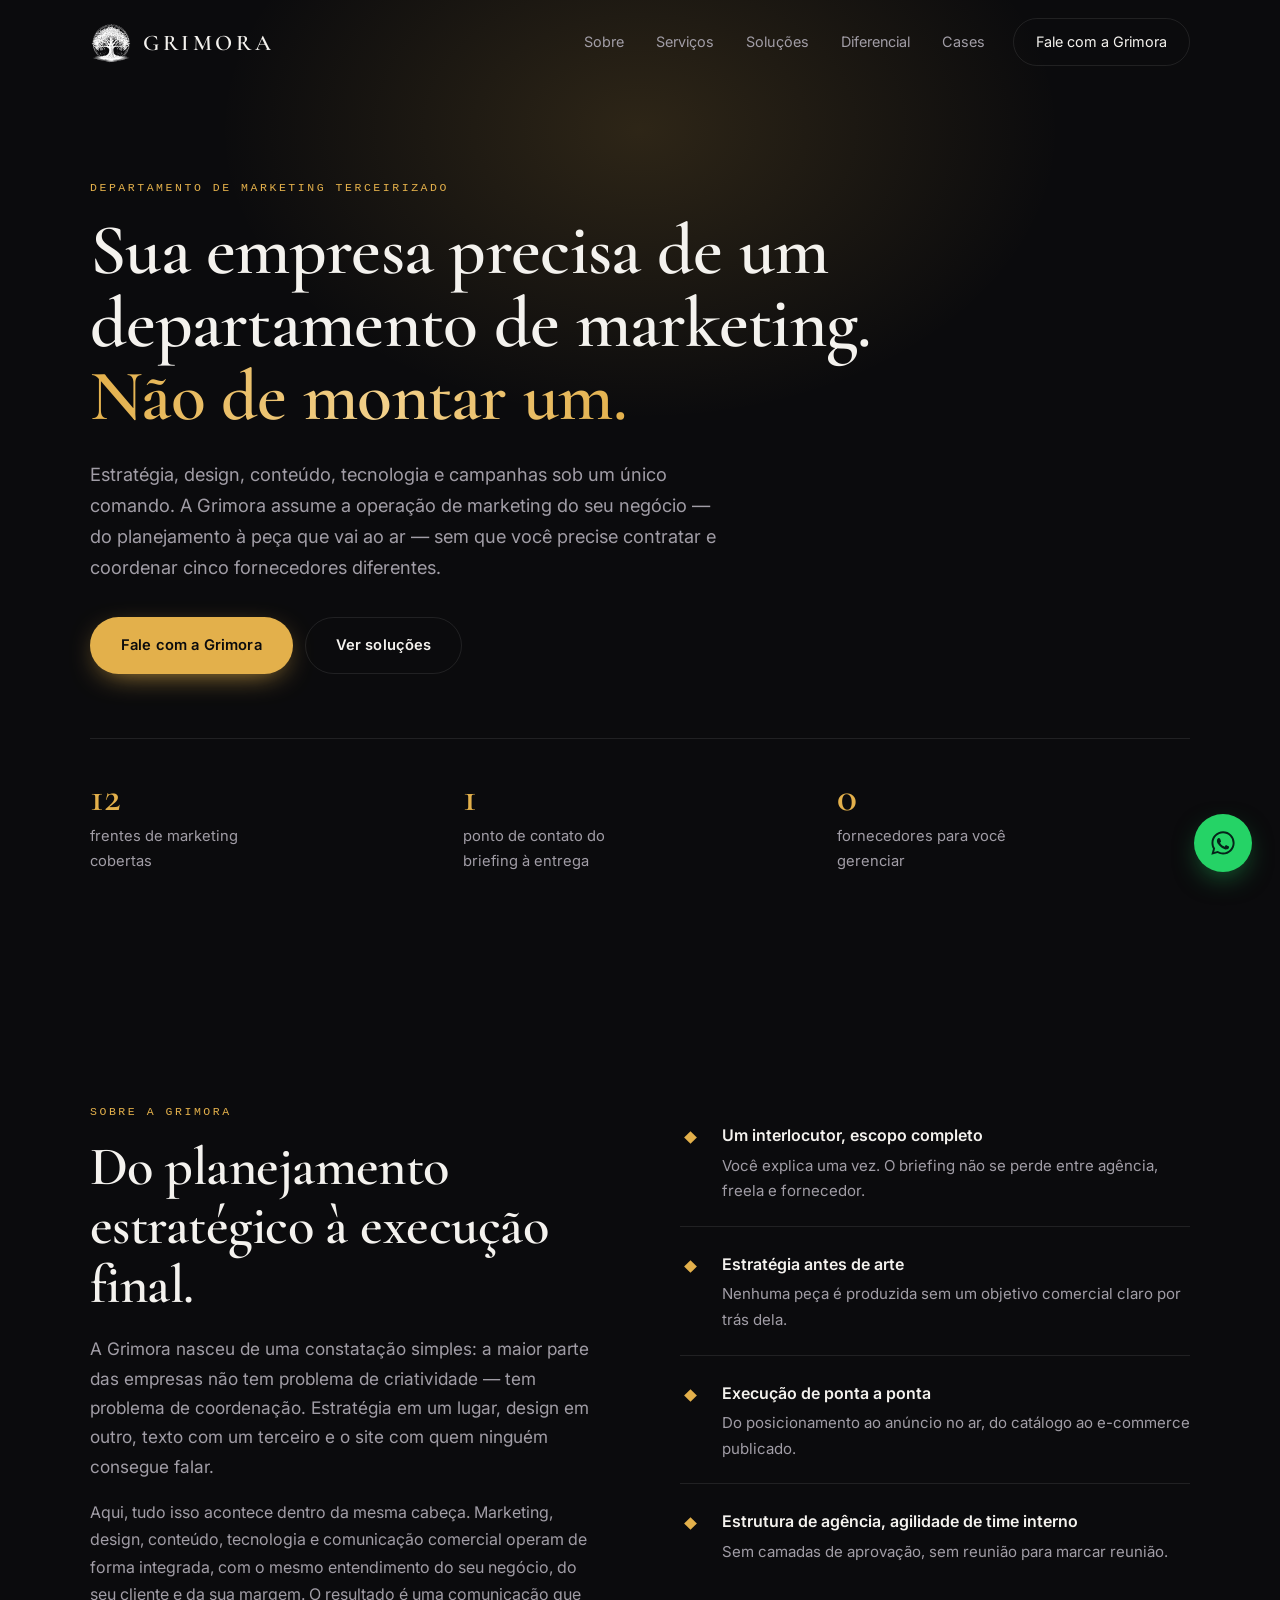
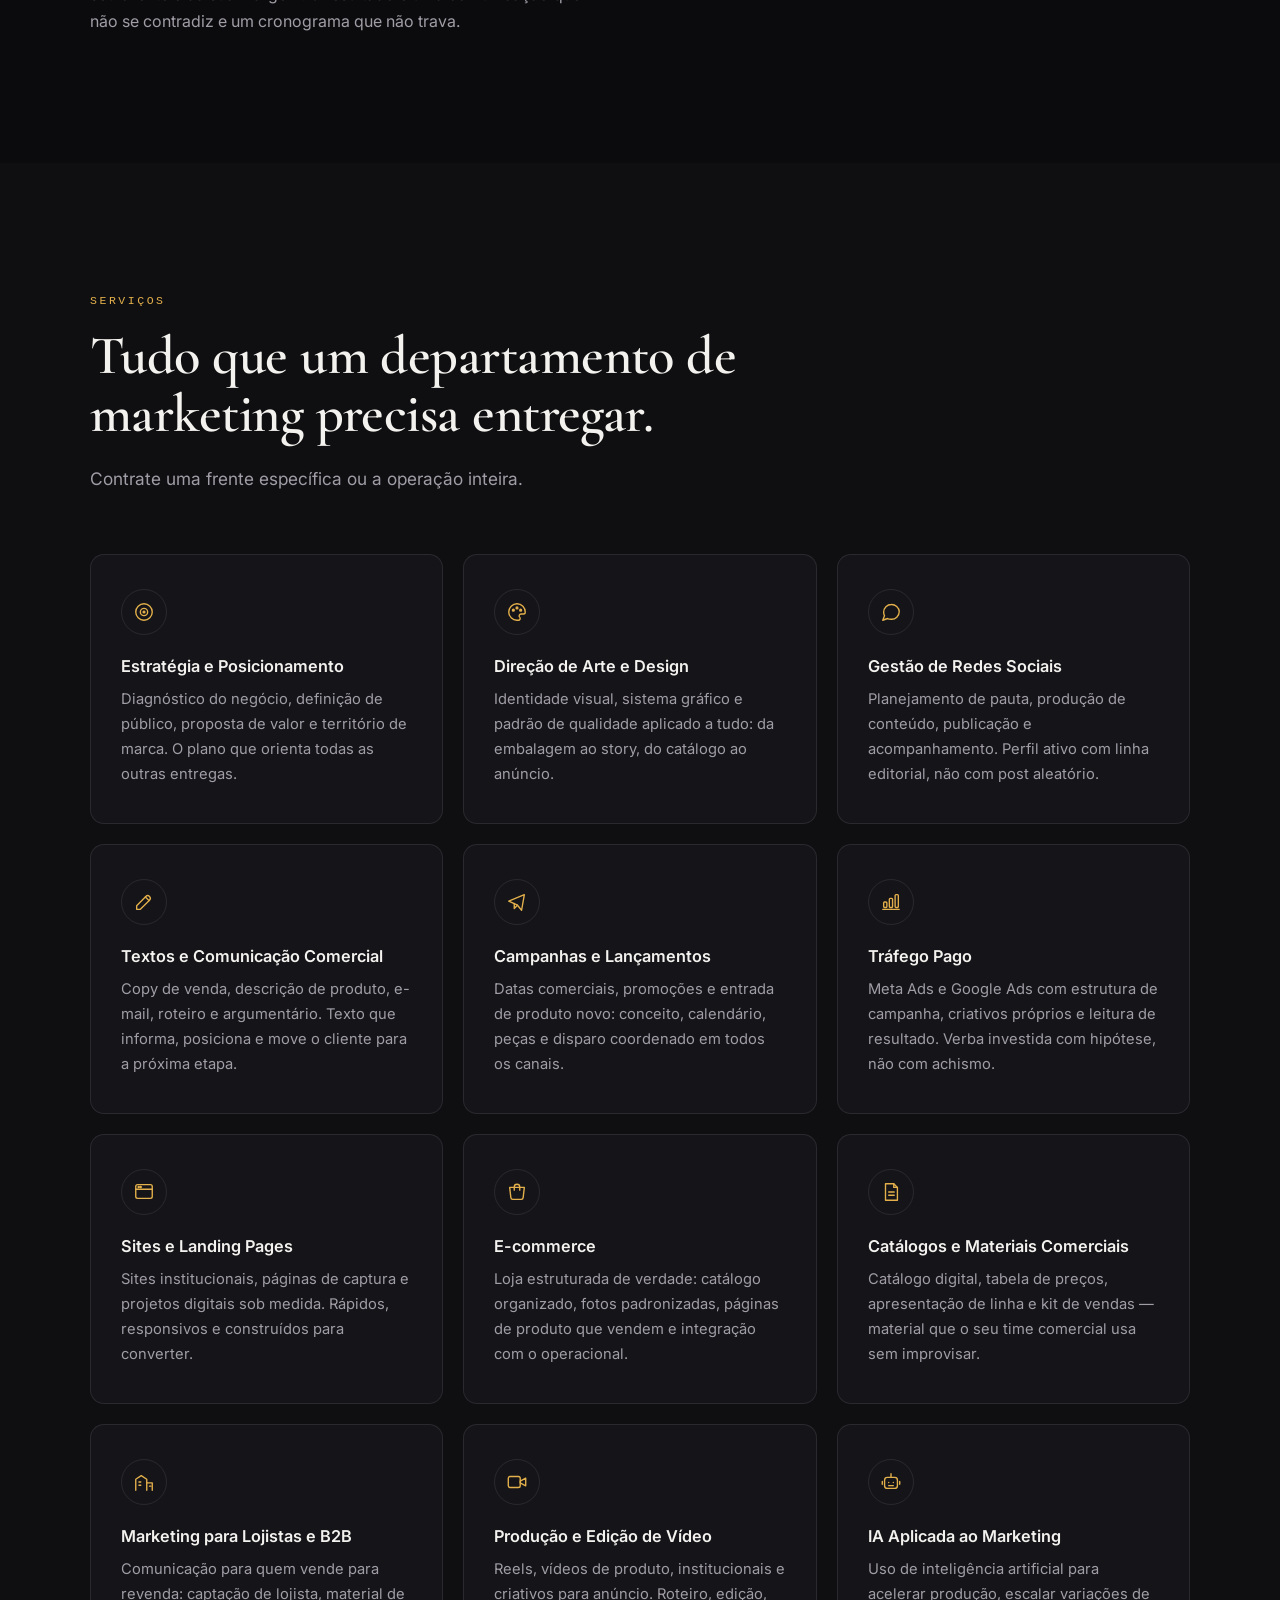
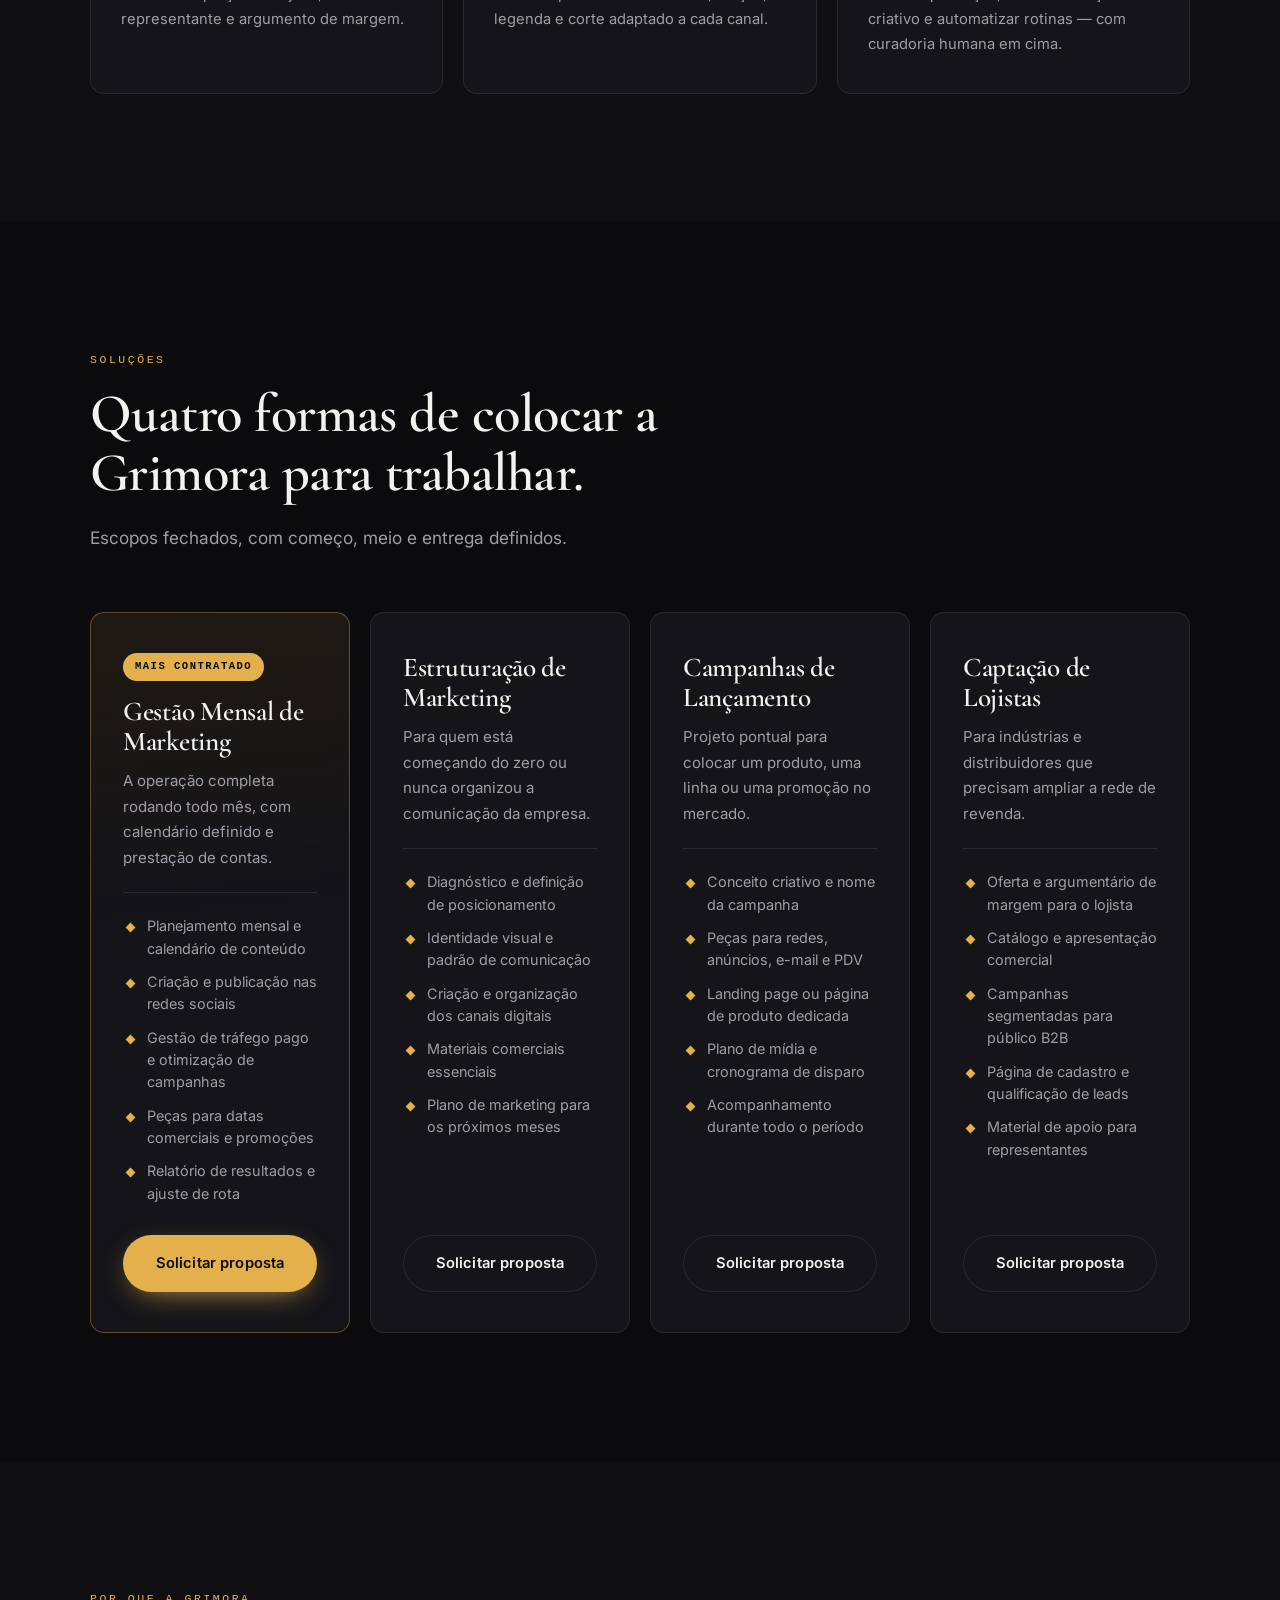
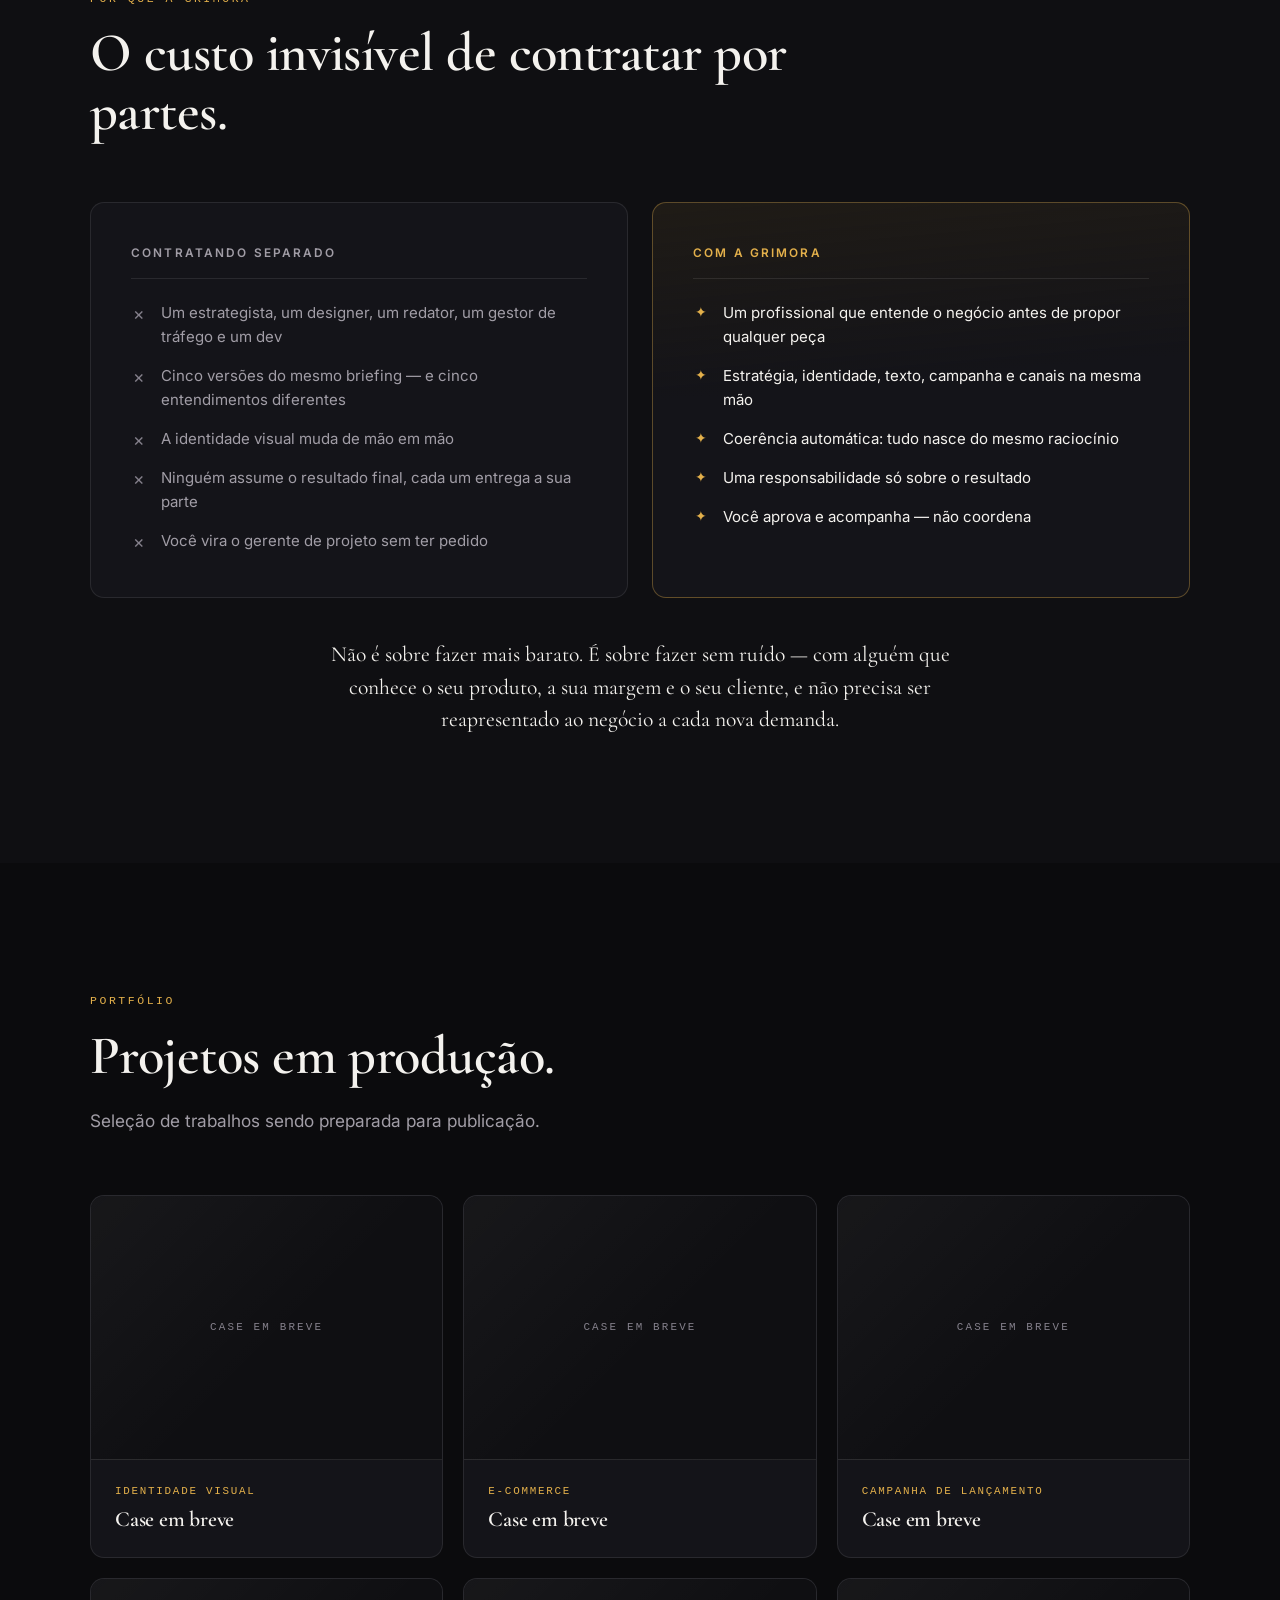
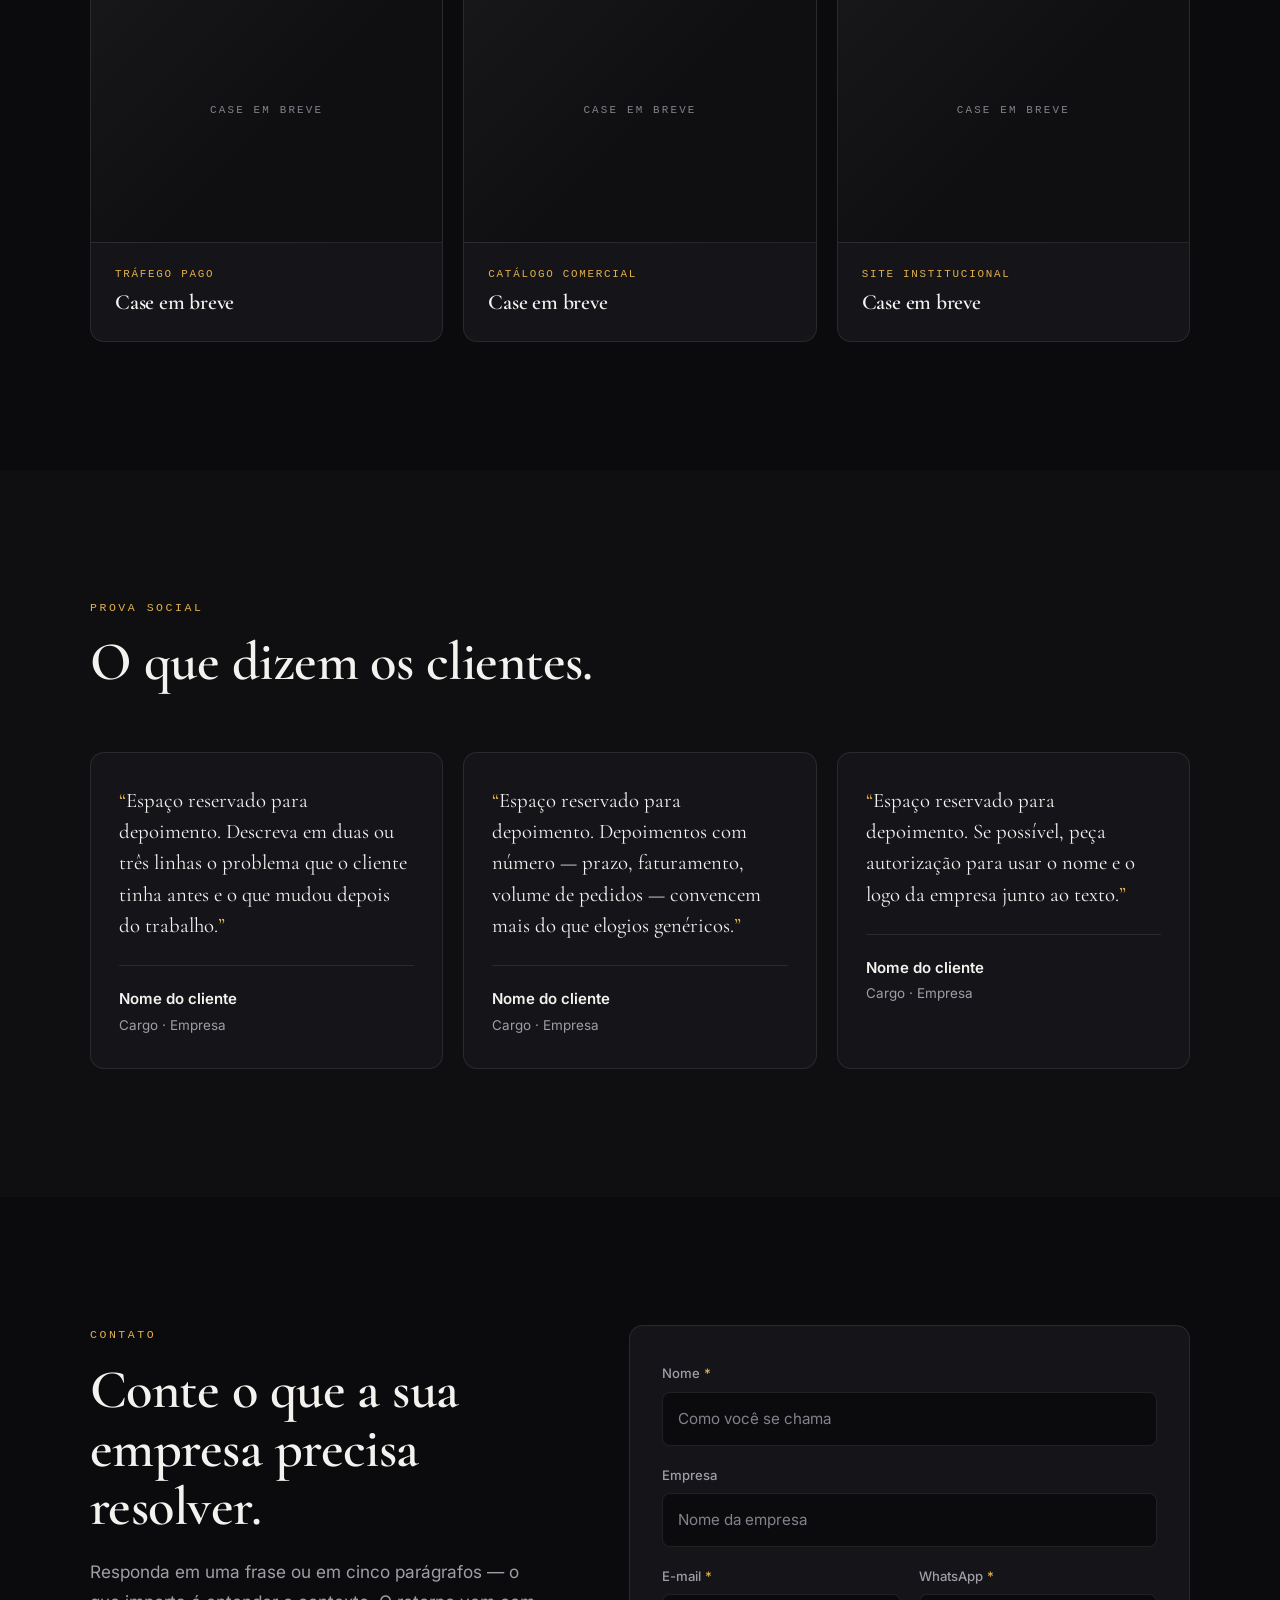
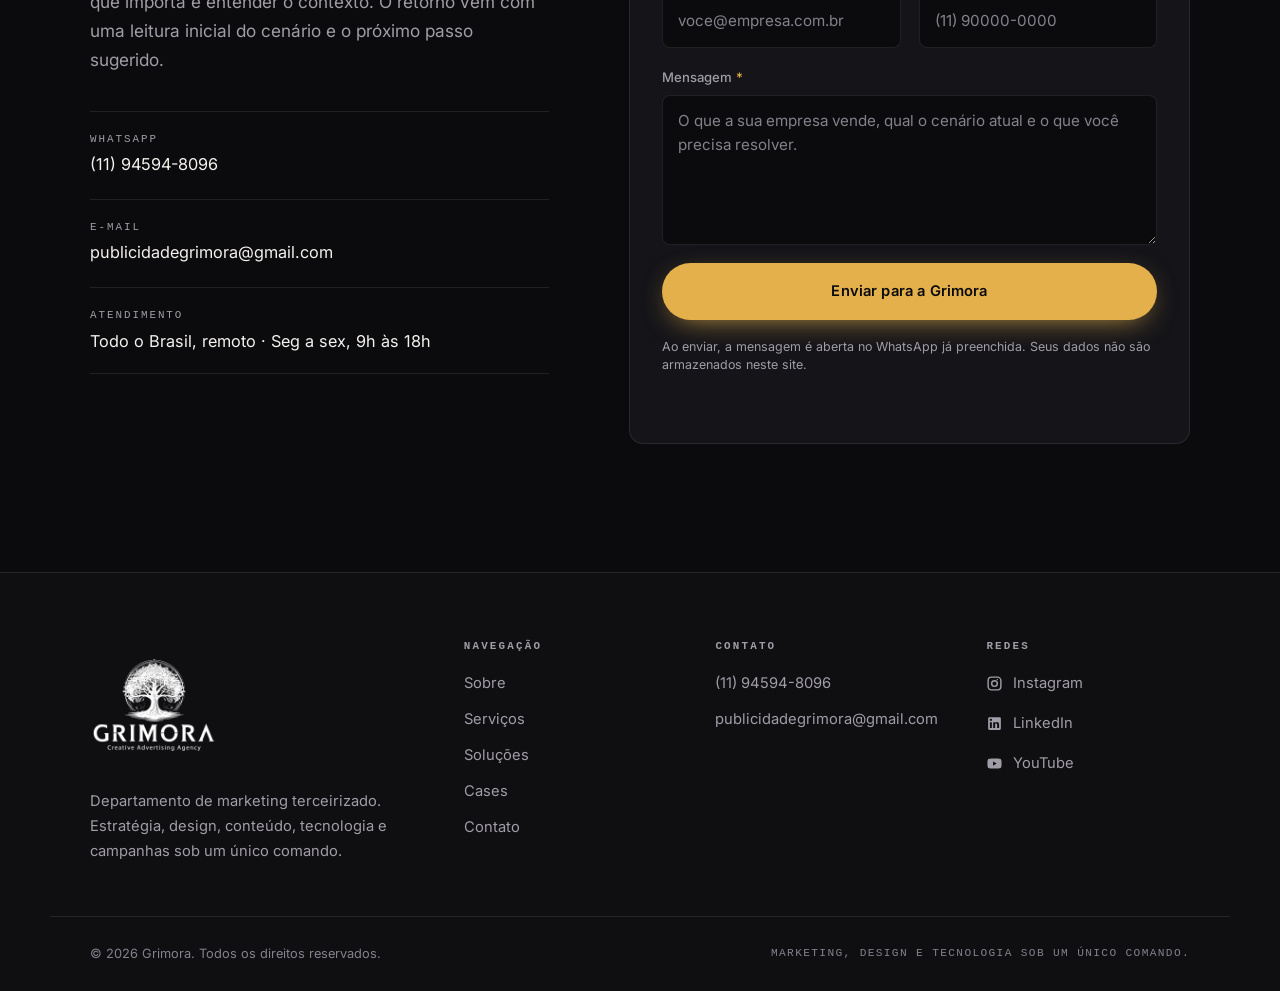
==== commit e119827a: "Cria site institucional da Grimora Site estático de página única em HTML, CSS e JS puro, mobile-firs" ====
--- a/index.html
+++ b/index.html
@@ -2,277 +2,722 @@
 <html lang="pt-BR">
 <head>
   <meta charset="UTF-8">
-  <meta name="viewport" content="width=device-width, initial-scale=1.0">
-  <title>Grimora | Agência de Comunicação, Branding & Performance</title>
-  <meta name="description" content="Estratégia e criatividade de alta performance. Elevamos marcas comuns ao patamar de líderes desejadas através de branding refinado, tráfego pago inteligente e engenharia web.">
-  <link rel="icon" type="image/png" href="https://cdn.shopify.com/s/files/1/0709/2181/4289/files/logo-grimora-fundo-preto.png?v=1768012377">
-  <link rel="stylesheet" href="assets/css/style.css">
+  <meta name="viewport" content="width=device-width, initial-scale=1">
+  <meta name="theme-color" content="#0B0B0D">
+
+  <!-- ==========================================================
+       SEO — TROCAR: ajuste title/description e o domínio final
+       ========================================================== -->
+  <title>Grimora | Departamento de marketing completo para a sua empresa</title>
+  <meta name="description" content="A Grimora é o departamento de marketing terceirizado da sua empresa: estratégia, design, conteúdo, tráfego pago, sites e campanhas sob um único comando.">
+  <meta name="author" content="Grimora">
+  <meta name="robots" content="index, follow">
+  <!-- TROCAR: domínio final do site -->
+  <link rel="canonical" href="https://www.grimora.com.br/">
+
+  <!-- Open Graph / Facebook / WhatsApp -->
+  <meta property="og:type" content="website">
+  <meta property="og:locale" content="pt_BR">
+  <meta property="og:site_name" content="Grimora">
+  <meta property="og:url" content="https://www.grimora.com.br/">
+  <meta property="og:title" content="Grimora | Departamento de marketing completo para a sua empresa">
+  <meta property="og:description" content="Estratégia, design, conteúdo, tecnologia e campanhas em um só lugar. Um único ponto de contato no lugar de cinco fornecedores.">
+  <!-- TROCAR: imagem de compartilhamento. O ideal é uma arte 1200x630px
+       (logo + headline sobre fundo escuro) salva em assets/img/og-grimora.jpg.
+       Enquanto não existir, usamos o logo quadrado — funciona, mas aparece cortado
+       em alguns previews. -->
+  <meta property="og:image" content="assets/img/logo-grimora-branco.png">
+  <meta property="og:image:alt" content="Grimora — agência de marketing e publicidade">
+
+  <!-- Twitter/X -->
+  <meta name="twitter:card" content="summary_large_image">
+  <meta name="twitter:title" content="Grimora | Departamento de marketing completo">
+  <meta name="twitter:description" content="Estratégia, design, conteúdo, tecnologia e campanhas em um só lugar.">
+  <meta name="twitter:image" content="assets/img/logo-grimora-branco.png">
+
+  <!-- Favicon — logo em branco (versão para fundo escuro), servido pelo próprio site.
+       TROCAR (opcional): gere um favicon.ico/PNG recortado só na árvore, fica mais
+       legível nos 16x16 da aba do navegador. -->
+  <link rel="icon" type="image/png" href="assets/img/logo-grimora-branco.png">
+  <link rel="apple-touch-icon" href="assets/img/logo-grimora-branco.png">
+
+  <!-- Fontes: 2 famílias apenas.
+       Cormorant Garamond = serifa clássica de alto contraste, ecoando o wordmark do logo.
+       Inter = leitura confortável em corpo de texto. display=swap evita bloqueio de render. -->
+  <link rel="preconnect" href="https://fonts.googleapis.com">
+  <link rel="preconnect" href="https://fonts.gstatic.com" crossorigin>
+  <link rel="stylesheet" href="https://fonts.googleapis.com/css2?family=Cormorant+Garamond:wght@500;600;700&family=Inter:wght@400;500;600&display=swap">
+
+  <link rel="stylesheet" href="styles.css">
+
+  <!-- Dados estruturados (ajuda o Google a entender o negócio) -->
+  <script type="application/ld+json">
+  {
+    "@context": "https://schema.org",
+    "@type": "ProfessionalService",
+    "name": "Grimora",
+    "description": "Departamento de marketing terceirizado: estratégia, design, conteúdo, tecnologia e campanhas.",
+    "url": "https://www.grimora.com.br/",
+    "email": "publicidadegrimora@gmail.com",
+    "telephone": "+5511945948096",
+    "areaServed": "BR",
+    "priceRange": "$$",
+    "address": { "@type": "PostalAddress", "addressCountry": "BR" }
+  }
+  </script>
 </head>
+
 <body>
 
-  <!-- Ambient Background System -->
-  <div class="bg-ambient">
-    <div class="bg-glow glow-1"></div>
-    <div class="bg-glow glow-2"></div>
-    <div class="bg-glow glow-3"></div>
+<!-- Link de acessibilidade: aparece só ao navegar por teclado -->
+<a class="skip-link" href="#conteudo">Pular para o conteúdo</a>
+
+
+<!-- ============================================================
+     HEADER / NAVEGAÇÃO
+     ============================================================ -->
+<header class="header" id="header">
+  <div class="container header__inner">
+
+    <!-- LOGO NO HEADER
+         O arquivo do logo é quadrado (árvore + wordmark empilhados), o que fica pequeno
+         demais numa barra de navegação. Por isso o header exibe só o símbolo da árvore
+         (recorte feito por CSS em .brand__mark) ao lado do nome em texto.
+         TROCAR: se você gerar uma versão horizontal do logo, troque este bloco inteiro por
+         uma única <img src="assets/img/logo-grimora-horizontal.svg" alt="Grimora"> e apague
+         as regras .brand__mark / .brand__word do styles.css. -->
+    <a class="brand" href="#topo" aria-label="Grimora — início">
+      <span class="brand__mark" aria-hidden="true">
+        <img src="assets/img/logo-grimora-branco.png" alt="" width="1080" height="1080">
+      </span>
+      <span class="brand__word">Grimora</span>
+    </a>
+
+    <nav class="nav" id="nav" aria-label="Navegação principal">
+      <ul class="nav__list">
+        <li><a class="nav__link" href="#sobre">Sobre</a></li>
+        <li><a class="nav__link" href="#servicos">Serviços</a></li>
+        <li><a class="nav__link" href="#solucoes">Soluções</a></li>
+        <li><a class="nav__link" href="#diferencial">Diferencial</a></li>
+        <li><a class="nav__link" href="#cases">Cases</a></li>
+        <li><a class="nav__link nav__link--cta" href="#contato">Fale com a Grimora</a></li>
+      </ul>
+    </nav>
+
+    <button class="nav-toggle" id="navToggle" aria-label="Abrir menu" aria-expanded="false" aria-controls="nav">
+      <span></span><span></span><span></span>
+    </button>
+
   </div>
-  <div class="noise-overlay"></div>
-
-  <!-- Custom Cursor -->
-  <div class="custom-cursor"></div>
-  <div class="custom-cursor-follower"></div>
-
-  <!-- Header -->
-  <header class="header">
-    <div class="container nav-container">
-      <a href="index.html" class="logo">
-        <img class="logo-img" src="https://cdn.shopify.com/s/files/1/0709/2181/4289/files/logo-grimora-fundo-preto.png?v=1768012377" alt="Grimora Logo">
-      </a>
-      
-      <button class="nav-toggle" aria-label="Abrir Menu">
-        <span></span>
-        <span></span>
-        <span></span>
-      </button>
-
-      <ul class="nav-menu">
-        <li><a href="index.html" class="nav-link active">Início</a></li>
-        <li><a href="agencia.html" class="nav-link">Agência</a></li>
-        <li><a href="cases.html" class="nav-link">Cases</a></li>
-        <li><a href="servicos.html" class="nav-link">Expertise</a></li>
-        <li><a href="contato.html" class="nav-link">Contato</a></li>
-        <li class="nav-cta">
-          <a href="contato.html" class="btn btn-outline" style="padding: 10px 24px; font-size: 0.8rem;">Briefing</a>
+</header>
+
+
+<main id="conteudo">
+
+  <!-- ============================================================
+       1. HERO
+       ============================================================ -->
+  <section class="hero" id="topo">
+    <div class="hero__glow" aria-hidden="true"></div>
+
+    <div class="container hero__inner">
+      <p class="eyebrow reveal">Departamento de marketing terceirizado</p>
+
+      <h1 class="hero__title reveal">
+        Sua empresa precisa de um departamento de marketing.<br>
+        <span class="grad">Não de montar um.</span>
+      </h1>
+
+      <p class="hero__sub reveal">
+        Estratégia, design, conteúdo, tecnologia e campanhas sob um único comando.
+        A Grimora assume a operação de marketing do seu negócio — do planejamento à
+        peça que vai ao ar — sem que você precise contratar e coordenar cinco fornecedores diferentes.
+      </p>
+
+      <div class="hero__actions reveal">
+        <a class="btn btn--primary" href="#contato">Fale com a Grimora</a>
+        <a class="btn btn--ghost" href="#solucoes">Ver soluções</a>
+      </div>
+
+      <ul class="hero__stats reveal" aria-label="Resumo da proposta">
+        <li><strong>12</strong><span>frentes de marketing cobertas</span></li>
+        <li><strong>1</strong><span>ponto de contato do briefing à entrega</span></li>
+        <li><strong>0</strong><span>fornecedores para você gerenciar</span></li>
+      </ul>
+    </div>
+  </section>
+
+
+  <!-- ============================================================
+       2. SOBRE A GRIMORA
+       ============================================================ -->
+  <section class="section" id="sobre">
+    <div class="container grid-2">
+
+      <div class="reveal">
+        <p class="eyebrow">Sobre a Grimora</p>
+        <h2 class="section__title">Do planejamento estratégico à execução final.</h2>
+        <p class="lead">
+          A Grimora nasceu de uma constatação simples: a maior parte das empresas não tem
+          problema de criatividade — tem problema de coordenação. Estratégia em um lugar,
+          design em outro, texto com um terceiro e o site com quem ninguém consegue falar.
+        </p>
+        <p>
+          Aqui, tudo isso acontece dentro da mesma cabeça. Marketing, design, conteúdo,
+          tecnologia e comunicação comercial operam de forma integrada, com o mesmo
+          entendimento do seu negócio, do seu cliente e da sua margem. O resultado é
+          uma comunicação que não se contradiz e um cronograma que não trava.
+        </p>
+      </div>
+
+      <div class="reveal reveal--delay">
+        <ul class="checklist">
+          <li>
+            <h3>Um interlocutor, escopo completo</h3>
+            <p>Você explica uma vez. O briefing não se perde entre agência, freela e fornecedor.</p>
+          </li>
+          <li>
+            <h3>Estratégia antes de arte</h3>
+            <p>Nenhuma peça é produzida sem um objetivo comercial claro por trás dela.</p>
+          </li>
+          <li>
+            <h3>Execução de ponta a ponta</h3>
+            <p>Do posicionamento ao anúncio no ar, do catálogo ao e-commerce publicado.</p>
+          </li>
+          <li>
+            <h3>Estrutura de agência, agilidade de time interno</h3>
+            <p>Sem camadas de aprovação, sem reunião para marcar reunião.</p>
+          </li>
+        </ul>
+      </div>
+
+    </div>
+  </section>
+
+
+  <!-- ============================================================
+       3. SERVIÇOS (12 blocos)
+       ============================================================ -->
+  <section class="section section--alt" id="servicos">
+    <div class="container">
+
+      <header class="section__head reveal">
+        <p class="eyebrow">Serviços</p>
+        <h2 class="section__title">Tudo que um departamento de marketing precisa entregar.</h2>
+        <p class="lead">Contrate uma frente específica ou a operação inteira.</p>
+      </header>
+
+      <div class="cards">
+
+        <article class="card reveal">
+          <span class="card__icon" aria-hidden="true">
+            <svg viewBox="0 0 24 24" fill="none" stroke="currentColor" stroke-width="1.5" stroke-linecap="round" stroke-linejoin="round"><circle cx="12" cy="12" r="9"/><circle cx="12" cy="12" r="4"/><circle cx="12" cy="12" r="1" fill="currentColor"/></svg>
+          </span>
+          <h3 class="card__title">Estratégia e Posicionamento</h3>
+          <p>Diagnóstico do negócio, definição de público, proposta de valor e território de marca. O plano que orienta todas as outras entregas.</p>
+        </article>
+
+        <article class="card reveal">
+          <span class="card__icon" aria-hidden="true">
+            <svg viewBox="0 0 24 24" fill="none" stroke="currentColor" stroke-width="1.5" stroke-linecap="round" stroke-linejoin="round"><path d="M12 3a9 9 0 1 0 0 18h1.5a2 2 0 0 0 1.4-3.4 2 2 0 0 1 1.4-3.4H19a2 2 0 0 0 2-2A9 9 0 0 0 12 3z"/><circle cx="8" cy="10" r="1" fill="currentColor"/><circle cx="12" cy="7.5" r="1" fill="currentColor"/><circle cx="16" cy="10" r="1" fill="currentColor"/></svg>
+          </span>
+          <h3 class="card__title">Direção de Arte e Design</h3>
+          <p>Identidade visual, sistema gráfico e padrão de qualidade aplicado a tudo: da embalagem ao story, do catálogo ao anúncio.</p>
+        </article>
+
+        <article class="card reveal">
+          <span class="card__icon" aria-hidden="true">
+            <svg viewBox="0 0 24 24" fill="none" stroke="currentColor" stroke-width="1.5" stroke-linecap="round" stroke-linejoin="round"><path d="M21 11.5a8.4 8.4 0 0 1-9 8.4 8.9 8.9 0 0 1-3.8-.8L3 21l1.9-5a8.3 8.3 0 0 1-.9-3.8 8.4 8.4 0 0 1 8.4-8.4 8.4 8.4 0 0 1 8.6 7.7z"/></svg>
+          </span>
+          <h3 class="card__title">Gestão de Redes Sociais</h3>
+          <p>Planejamento de pauta, produção de conteúdo, publicação e acompanhamento. Perfil ativo com linha editorial, não com post aleatório.</p>
+        </article>
+
+        <article class="card reveal">
+          <span class="card__icon" aria-hidden="true">
+            <svg viewBox="0 0 24 24" fill="none" stroke="currentColor" stroke-width="1.5" stroke-linecap="round" stroke-linejoin="round"><path d="M4 20h4l10-10a2.8 2.8 0 0 0-4-4L4 16v4z"/><path d="M13.5 6.5l4 4"/></svg>
+          </span>
+          <h3 class="card__title">Textos e Comunicação Comercial</h3>
+          <p>Copy de venda, descrição de produto, e-mail, roteiro e argumentário. Texto que informa, posiciona e move o cliente para a próxima etapa.</p>
+        </article>
+
+        <article class="card reveal">
+          <span class="card__icon" aria-hidden="true">
+            <svg viewBox="0 0 24 24" fill="none" stroke="currentColor" stroke-width="1.5" stroke-linecap="round" stroke-linejoin="round"><path d="M3 11l17-7-3 17-4.5-5.5L3 11z"/><path d="M12.5 15.5L9 19v-5.5"/></svg>
+          </span>
+          <h3 class="card__title">Campanhas e Lançamentos</h3>
+          <p>Datas comerciais, promoções e entrada de produto novo: conceito, calendário, peças e disparo coordenado em todos os canais.</p>
+        </article>
+
+        <article class="card reveal">
+          <span class="card__icon" aria-hidden="true">
+            <svg viewBox="0 0 24 24" fill="none" stroke="currentColor" stroke-width="1.5" stroke-linecap="round" stroke-linejoin="round"><path d="M3 20h18"/><rect x="4" y="12" width="3.5" height="6" rx="1"/><rect x="10.2" y="8" width="3.5" height="10" rx="1"/><rect x="16.5" y="4" width="3.5" height="14" rx="1"/></svg>
+          </span>
+          <h3 class="card__title">Tráfego Pago</h3>
+          <p>Meta Ads e Google Ads com estrutura de campanha, criativos próprios e leitura de resultado. Verba investida com hipótese, não com achismo.</p>
+        </article>
+
+        <article class="card reveal">
+          <span class="card__icon" aria-hidden="true">
+            <svg viewBox="0 0 24 24" fill="none" stroke="currentColor" stroke-width="1.5" stroke-linecap="round" stroke-linejoin="round"><rect x="3" y="4" width="18" height="15" rx="2"/><path d="M3 9h18"/><circle cx="6.2" cy="6.5" r=".6" fill="currentColor"/><circle cx="8.4" cy="6.5" r=".6" fill="currentColor"/></svg>
+          </span>
+          <h3 class="card__title">Sites e Landing Pages</h3>
+          <p>Sites institucionais, páginas de captura e projetos digitais sob medida. Rápidos, responsivos e construídos para converter.</p>
+        </article>
+
+        <article class="card reveal">
+          <span class="card__icon" aria-hidden="true">
+            <svg viewBox="0 0 24 24" fill="none" stroke="currentColor" stroke-width="1.5" stroke-linecap="round" stroke-linejoin="round"><path d="M4 7h16l-1.3 11.2A2 2 0 0 1 16.7 20H7.3a2 2 0 0 1-2-1.8L4 7z"/><path d="M9 10V6.5a3 3 0 0 1 6 0V10"/></svg>
+          </span>
+          <h3 class="card__title">E-commerce</h3>
+          <p>Loja estruturada de verdade: catálogo organizado, fotos padronizadas, páginas de produto que vendem e integração com o operacional.</p>
+        </article>
+
+        <article class="card reveal">
+          <span class="card__icon" aria-hidden="true">
+            <svg viewBox="0 0 24 24" fill="none" stroke="currentColor" stroke-width="1.5" stroke-linecap="round" stroke-linejoin="round"><path d="M6 3h9l4 4v14H6z"/><path d="M15 3v4h4"/><path d="M9.5 12h6M9.5 15.5h6"/></svg>
+          </span>
+          <h3 class="card__title">Catálogos e Materiais Comerciais</h3>
+          <p>Catálogo digital, tabela de preços, apresentação de linha e kit de vendas — material que o seu time comercial usa sem improvisar.</p>
+        </article>
+
+        <article class="card reveal">
+          <span class="card__icon" aria-hidden="true">
+            <svg viewBox="0 0 24 24" fill="none" stroke="currentColor" stroke-width="1.5" stroke-linecap="round" stroke-linejoin="round"><path d="M3 21V9l6-4 6 4v12"/><path d="M15 13h6v8"/><path d="M6.5 12h2M6.5 15.5h2M18 16.5h1.5"/></svg>
+          </span>
+          <h3 class="card__title">Marketing para Lojistas e B2B</h3>
+          <p>Comunicação para quem vende para revenda: captação de lojista, material de representante e argumento de margem.</p>
+        </article>
+
+        <article class="card reveal">
+          <span class="card__icon" aria-hidden="true">
+            <svg viewBox="0 0 24 24" fill="none" stroke="currentColor" stroke-width="1.5" stroke-linecap="round" stroke-linejoin="round"><rect x="2.5" y="6" width="13" height="12" rx="2"/><path d="M15.5 11l6-3.2v8.4l-6-3.2z"/></svg>
+          </span>
+          <h3 class="card__title">Produção e Edição de Vídeo</h3>
+          <p>Reels, vídeos de produto, institucionais e criativos para anúncio. Roteiro, edição, legenda e corte adaptado a cada canal.</p>
+        </article>
+
+        <article class="card reveal">
+          <span class="card__icon" aria-hidden="true">
+            <svg viewBox="0 0 24 24" fill="none" stroke="currentColor" stroke-width="1.5" stroke-linecap="round" stroke-linejoin="round"><rect x="5" y="7" width="14" height="12" rx="3"/><path d="M12 3v4M9.5 12.5h.01M14.5 12.5h.01M9.5 16h5"/><path d="M2.5 11.5v3M21.5 11.5v3"/></svg>
+          </span>
+          <h3 class="card__title">IA Aplicada ao Marketing</h3>
+          <p>Uso de inteligência artificial para acelerar produção, escalar variações de criativo e automatizar rotinas — com curadoria humana em cima.</p>
+        </article>
+
+      </div>
+    </div>
+  </section>
+
+
+  <!-- ============================================================
+       4. SOLUÇÕES / PACOTES
+       ============================================================ -->
+  <section class="section" id="solucoes">
+    <div class="container">
+
+      <header class="section__head reveal">
+        <p class="eyebrow">Soluções</p>
+        <h2 class="section__title">Quatro formas de colocar a Grimora para trabalhar.</h2>
+        <p class="lead">Escopos fechados, com começo, meio e entrega definidos.</p>
+      </header>
+
+      <div class="plans">
+
+        <!-- Pacote 1 -->
+        <article class="plan plan--featured reveal">
+          <span class="plan__badge">Mais contratado</span>
+          <h3 class="plan__title">Gestão Mensal de Marketing</h3>
+          <p class="plan__desc">A operação completa rodando todo mês, com calendário definido e prestação de contas.</p>
+          <ul class="plan__list">
+            <li>Planejamento mensal e calendário de conteúdo</li>
+            <li>Criação e publicação nas redes sociais</li>
+            <li>Gestão de tráfego pago e otimização de campanhas</li>
+            <li>Peças para datas comerciais e promoções</li>
+            <li>Relatório de resultados e ajuste de rota</li>
+          </ul>
+          <!-- data-proposta preenche automaticamente o formulário de contato (ver script.js) -->
+          <button class="btn btn--primary plan__cta" data-proposta="Gestão Mensal de Marketing">Solicitar proposta</button>
+        </article>
+
+        <!-- Pacote 2 -->
+        <article class="plan reveal">
+          <h3 class="plan__title">Estruturação de Marketing</h3>
+          <p class="plan__desc">Para quem está começando do zero ou nunca organizou a comunicação da empresa.</p>
+          <ul class="plan__list">
+            <li>Diagnóstico e definição de posicionamento</li>
+            <li>Identidade visual e padrão de comunicação</li>
+            <li>Criação e organização dos canais digitais</li>
+            <li>Materiais comerciais essenciais</li>
+            <li>Plano de marketing para os próximos meses</li>
+          </ul>
+          <button class="btn btn--ghost plan__cta" data-proposta="Estruturação de Marketing">Solicitar proposta</button>
+        </article>
+
+        <!-- Pacote 3 -->
+        <article class="plan reveal">
+          <h3 class="plan__title">Campanhas de Lançamento</h3>
+          <p class="plan__desc">Projeto pontual para colocar um produto, uma linha ou uma promoção no mercado.</p>
+          <ul class="plan__list">
+            <li>Conceito criativo e nome da campanha</li>
+            <li>Peças para redes, anúncios, e-mail e PDV</li>
+            <li>Landing page ou página de produto dedicada</li>
+            <li>Plano de mídia e cronograma de disparo</li>
+            <li>Acompanhamento durante todo o período</li>
+          </ul>
+          <button class="btn btn--ghost plan__cta" data-proposta="Campanha de Lançamento">Solicitar proposta</button>
+        </article>
+
+        <!-- Pacote 4 -->
+        <article class="plan reveal">
+          <h3 class="plan__title">Captação de Lojistas</h3>
+          <p class="plan__desc">Para indústrias e distribuidores que precisam ampliar a rede de revenda.</p>
+          <ul class="plan__list">
+            <li>Oferta e argumentário de margem para o lojista</li>
+            <li>Catálogo e apresentação comercial</li>
+            <li>Campanhas segmentadas para público B2B</li>
+            <li>Página de cadastro e qualificação de leads</li>
+            <li>Material de apoio para representantes</li>
+          </ul>
+          <button class="btn btn--ghost plan__cta" data-proposta="Captação de Lojistas">Solicitar proposta</button>
+        </article>
+
+      </div>
+    </div>
+  </section>
+
+
+  <!-- ============================================================
+       5. POR QUE A GRIMORA (diferencial)
+       ============================================================ -->
+  <section class="section section--alt" id="diferencial">
+    <div class="container">
+
+      <header class="section__head reveal">
+        <p class="eyebrow">Por que a Grimora</p>
+        <h2 class="section__title">O custo invisível de contratar por partes.</h2>
+      </header>
+
+      <div class="compare">
+
+        <div class="compare__col reveal">
+          <h3 class="compare__head compare__head--bad">Contratando separado</h3>
+          <ul class="compare__list compare__list--bad">
+            <li>Um estrategista, um designer, um redator, um gestor de tráfego e um dev</li>
+            <li>Cinco versões do mesmo briefing — e cinco entendimentos diferentes</li>
+            <li>A identidade visual muda de mão em mão</li>
+            <li>Ninguém assume o resultado final, cada um entrega a sua parte</li>
+            <li>Você vira o gerente de projeto sem ter pedido</li>
+          </ul>
+        </div>
+
+        <div class="compare__col compare__col--good reveal reveal--delay">
+          <h3 class="compare__head compare__head--good">Com a Grimora</h3>
+          <ul class="compare__list compare__list--good">
+            <li>Um profissional que entende o negócio antes de propor qualquer peça</li>
+            <li>Estratégia, identidade, texto, campanha e canais na mesma mão</li>
+            <li>Coerência automática: tudo nasce do mesmo raciocínio</li>
+            <li>Uma responsabilidade só sobre o resultado</li>
+            <li>Você aprova e acompanha — não coordena</li>
+          </ul>
+        </div>
+
+      </div>
+
+      <p class="compare__note reveal">
+        Não é sobre fazer mais barato. É sobre fazer sem ruído — com alguém que
+        conhece o seu produto, a sua margem e o seu cliente, e não precisa ser
+        reapresentado ao negócio a cada nova demanda.
+      </p>
+
+    </div>
+  </section>
+
+
+  <!-- ============================================================
+       6. PORTFÓLIO / CASES  (placeholders)
+       TROCAR: substitua cada <div class="case__media"> por uma imagem real:
+       <img class="case__media" src="assets/img/case-01.jpg" alt="Descrição do case"
+            loading="lazy" width="800" height="600">
+       Recomendado: JPG/WebP com no máx. 1600px de largura e ~200KB.
+       ============================================================ -->
+  <section class="section" id="cases">
+    <div class="container">
+
+      <header class="section__head reveal">
+        <p class="eyebrow">Portfólio</p>
+        <h2 class="section__title">Projetos em produção.</h2>
+        <p class="lead">Seleção de trabalhos sendo preparada para publicação.</p>
+      </header>
+
+      <div class="cases">
+
+        <article class="case reveal">
+          <div class="case__media" aria-hidden="true"><span>Case em breve</span></div>
+          <div class="case__body">
+            <p class="case__cat">Identidade visual</p>
+            <h3 class="case__title">Case em breve</h3>
+          </div>
+        </article>
+
+        <article class="case reveal">
+          <div class="case__media" aria-hidden="true"><span>Case em breve</span></div>
+          <div class="case__body">
+            <p class="case__cat">E-commerce</p>
+            <h3 class="case__title">Case em breve</h3>
+          </div>
+        </article>
+
+        <article class="case reveal">
+          <div class="case__media" aria-hidden="true"><span>Case em breve</span></div>
+          <div class="case__body">
+            <p class="case__cat">Campanha de lançamento</p>
+            <h3 class="case__title">Case em breve</h3>
+          </div>
+        </article>
+
+        <article class="case reveal">
+          <div class="case__media" aria-hidden="true"><span>Case em breve</span></div>
+          <div class="case__body">
+            <p class="case__cat">Tráfego pago</p>
+            <h3 class="case__title">Case em breve</h3>
+          </div>
+        </article>
+
+        <article class="case reveal">
+          <div class="case__media" aria-hidden="true"><span>Case em breve</span></div>
+          <div class="case__body">
+            <p class="case__cat">Catálogo comercial</p>
+            <h3 class="case__title">Case em breve</h3>
+          </div>
+        </article>
+
+        <article class="case reveal">
+          <div class="case__media" aria-hidden="true"><span>Case em breve</span></div>
+          <div class="case__body">
+            <p class="case__cat">Site institucional</p>
+            <h3 class="case__title">Case em breve</h3>
+          </div>
+        </article>
+
+      </div>
+    </div>
+  </section>
+
+
+  <!-- ============================================================
+       7. PROVA SOCIAL / DEPOIMENTOS
+       TROCAR: os três depoimentos abaixo são placeholders.
+       Substitua o texto, o nome, o cargo e a empresa por depoimentos reais.
+       Se ainda não tiver nenhum, remova a seção inteira (deste comentário
+       até o fechamento </section>) em vez de publicar texto fictício.
+       ============================================================ -->
+  <section class="section section--alt" id="depoimentos">
+    <div class="container">
+
+      <header class="section__head reveal">
+        <p class="eyebrow">Prova social</p>
+        <h2 class="section__title">O que dizem os clientes.</h2>
+      </header>
+
+      <div class="quotes">
+
+        <figure class="quote reveal">
+          <blockquote>Espaço reservado para depoimento. Descreva em duas ou três linhas o problema que o cliente tinha antes e o que mudou depois do trabalho.</blockquote>
+          <figcaption>
+            <strong>Nome do cliente</strong>
+            <span>Cargo · Empresa</span>
+          </figcaption>
+        </figure>
+
+        <figure class="quote reveal">
+          <blockquote>Espaço reservado para depoimento. Depoimentos com número — prazo, faturamento, volume de pedidos — convencem mais do que elogios genéricos.</blockquote>
+          <figcaption>
+            <strong>Nome do cliente</strong>
+            <span>Cargo · Empresa</span>
+          </figcaption>
+        </figure>
+
+        <figure class="quote reveal">
+          <blockquote>Espaço reservado para depoimento. Se possível, peça autorização para usar o nome e o logo da empresa junto ao texto.</blockquote>
+          <figcaption>
+            <strong>Nome do cliente</strong>
+            <span>Cargo · Empresa</span>
+          </figcaption>
+        </figure>
+
+      </div>
+    </div>
+  </section>
+
+
+  <!-- ============================================================
+       8. CONTATO
+       ============================================================ -->
+  <section class="section" id="contato">
+    <div class="container grid-2 grid-2--contact">
+
+      <div class="reveal">
+        <p class="eyebrow">Contato</p>
+        <h2 class="section__title">Conte o que a sua empresa precisa resolver.</h2>
+        <p class="lead">
+          Responda em uma frase ou em cinco parágrafos — o que importa é entender o
+          contexto. O retorno vem com uma leitura inicial do cenário e o próximo passo sugerido.
+        </p>
+
+        <ul class="contact-info">
+          <li>
+            <span class="contact-info__label">WhatsApp</span>
+            <!-- TROCAR (se mudar o número): atualize aqui e no bloco CONFIG do script.js -->
+            <a href="https://wa.me/5511945948096" target="_blank" rel="noopener">(11) 94594-8096</a>
+          </li>
+          <li>
+            <span class="contact-info__label">E-mail</span>
+            <a href="mailto:publicidadegrimora@gmail.com">publicidadegrimora@gmail.com</a>
+          </li>
+          <li>
+            <span class="contact-info__label">Atendimento</span>
+            <span>Todo o Brasil, remoto · Seg a sex, 9h às 18h</span>
+          </li>
+        </ul>
+      </div>
+
+      <!-- ------------------------------------------------------------------
+           FORMULÁRIO
+           Hoje o envio é montado em JavaScript e aberto no WhatsApp (funciona
+           sem backend). Para integrar com e-mail/CRM depois, veja os blocos
+           comentados em script.js → função handleSubmit().
+           ------------------------------------------------------------------ -->
+      <div class="form-wrap reveal reveal--delay">
+        <form class="form" id="contatoForm" novalidate>
+
+          <div class="field">
+            <label for="nome">Nome <span aria-hidden="true">*</span></label>
+            <input type="text" id="nome" name="nome" autocomplete="name" required placeholder="Como você se chama">
+            <small class="field__error" data-error-for="nome"></small>
+          </div>
+
+          <div class="field">
+            <label for="empresa">Empresa</label>
+            <input type="text" id="empresa" name="empresa" autocomplete="organization" placeholder="Nome da empresa">
+          </div>
+
+          <div class="field-row">
+            <div class="field">
+              <label for="email">E-mail <span aria-hidden="true">*</span></label>
+              <input type="email" id="email" name="email" autocomplete="email" required placeholder="voce@empresa.com.br">
+              <small class="field__error" data-error-for="email"></small>
+            </div>
+
+            <div class="field">
+              <label for="whatsapp">WhatsApp <span aria-hidden="true">*</span></label>
+              <input type="tel" id="whatsapp" name="whatsapp" autocomplete="tel" required inputmode="numeric" placeholder="(11) 90000-0000">
+              <small class="field__error" data-error-for="whatsapp"></small>
+            </div>
+          </div>
+
+          <div class="field">
+            <label for="mensagem">Mensagem <span aria-hidden="true">*</span></label>
+            <textarea id="mensagem" name="mensagem" rows="5" required placeholder="O que a sua empresa vende, qual o cenário atual e o que você precisa resolver."></textarea>
+            <small class="field__error" data-error-for="mensagem"></small>
+          </div>
+
+          <!-- Campo anti-spam: invisível para pessoas, preenchido por robôs -->
+          <div class="honeypot" aria-hidden="true">
+            <label for="site">Não preencha este campo</label>
+            <input type="text" id="site" name="site" tabindex="-1" autocomplete="off">
+          </div>
+
+          <button type="submit" class="btn btn--primary btn--block">Enviar para a Grimora</button>
+
+          <p class="form__note">Ao enviar, a mensagem é aberta no WhatsApp já preenchida. Seus dados não são armazenados neste site.</p>
+          <p class="form__status" id="formStatus" role="status" aria-live="polite"></p>
+        </form>
+      </div>
+
+    </div>
+  </section>
+
+</main>
+
+
+<!-- ============================================================
+     9. FOOTER
+     ============================================================ -->
+<footer class="footer">
+  <div class="container footer__inner">
+
+    <div class="footer__brand">
+      <!-- No rodapé cabe o logo completo (árvore + wordmark), que é a versão oficial.
+           TROCAR: o arquivo em assets/img/ caso você atualize a arte do logo. -->
+      <img class="footer__logo" src="assets/img/logo-grimora-branco.png" alt="Grimora — Creative Advertising Agency" width="1080" height="1080" loading="lazy" decoding="async">
+      <p>Departamento de marketing terceirizado. Estratégia, design, conteúdo, tecnologia e campanhas sob um único comando.</p>
+    </div>
+
+    <nav class="footer__col" aria-label="Navegação do rodapé">
+      <h3>Navegação</h3>
+      <ul>
+        <li><a href="#sobre">Sobre</a></li>
+        <li><a href="#servicos">Serviços</a></li>
+        <li><a href="#solucoes">Soluções</a></li>
+        <li><a href="#cases">Cases</a></li>
+        <li><a href="#contato">Contato</a></li>
+      </ul>
+    </nav>
+
+    <div class="footer__col">
+      <h3>Contato</h3>
+      <ul>
+        <li><a href="https://wa.me/5511945948096" target="_blank" rel="noopener">(11) 94594-8096</a></li>
+        <li><a href="mailto:publicidadegrimora@gmail.com">publicidadegrimora@gmail.com</a></li>
+      </ul>
+    </div>
+
+    <!-- TROCAR: coloque as URLs reais das redes sociais nos href="#" abaixo.
+         Se não usar alguma rede, apague o <li> correspondente. -->
+    <div class="footer__col">
+      <h3>Redes</h3>
+      <ul class="footer__social">
+        <li>
+          <a href="#" aria-label="Instagram da Grimora">
+            <svg viewBox="0 0 24 24" aria-hidden="true"><path d="M7.8 2h8.4C19.4 2 22 4.6 22 7.8v8.4a5.8 5.8 0 0 1-5.8 5.8H7.8C4.6 22 2 19.4 2 16.2V7.8A5.8 5.8 0 0 1 7.8 2m-.2 2A3.6 3.6 0 0 0 4 7.6v8.8A3.6 3.6 0 0 0 7.6 20h8.8a3.6 3.6 0 0 0 3.6-3.6V7.6A3.6 3.6 0 0 0 16.4 4H7.6m8.4 1.5a1 1 0 1 1 0 2 1 1 0 0 1 0-2M12 7a5 5 0 1 1 0 10 5 5 0 0 1 0-10m0 2a3 3 0 1 0 0 6 3 3 0 0 0 0-6z"/></svg>
+            <span>Instagram</span>
+          </a>
+        </li>
+        <li>
+          <a href="#" aria-label="LinkedIn da Grimora">
+            <svg viewBox="0 0 24 24" aria-hidden="true"><path d="M19 3a2 2 0 0 1 2 2v14a2 2 0 0 1-2 2H5a2 2 0 0 1-2-2V5a2 2 0 0 1 2-2h14m-.5 15.5v-5.3a3.26 3.26 0 0 0-3.26-3.26c-.85 0-1.84.52-2.32 1.3v-1.11h-2.79v8.37h2.79v-4.93c0-.77.62-1.4 1.39-1.4a1.4 1.4 0 0 1 1.4 1.4v4.93h2.79M6.88 8.56a1.68 1.68 0 0 0 1.68-1.68c0-.93-.75-1.69-1.68-1.69a1.69 1.69 0 0 0-1.69 1.69c0 .93.76 1.68 1.69 1.68m1.39 9.94v-8.37H5.5v8.37h2.77z"/></svg>
+            <span>LinkedIn</span>
+          </a>
+        </li>
+        <li>
+          <a href="#" aria-label="YouTube da Grimora">
+            <svg viewBox="0 0 24 24" aria-hidden="true"><path d="M21.6 7.2a2.5 2.5 0 0 0-1.76-1.77C18.25 5 12 5 12 5s-6.25 0-7.84.43A2.5 2.5 0 0 0 2.4 7.2 26 26 0 0 0 2 12a26 26 0 0 0 .4 4.8 2.5 2.5 0 0 0 1.76 1.77C5.75 19 12 19 12 19s6.25 0 7.84-.43a2.5 2.5 0 0 0 1.76-1.77A26 26 0 0 0 22 12a26 26 0 0 0-.4-4.8M10 15V9l5.2 3-5.2 3z"/></svg>
+            <span>YouTube</span>
+          </a>
         </li>
       </ul>
     </div>
-  </header>
-
-  <!-- Hero Section -->
-  <main class="bg-light">
-    <!-- Stark Hero Section -->
-    <section class="stark-hero" style="background-image: url('https://images.unsplash.com/photo-1522071820081-009f0129c71c?q=80&w=2070&auto=format&fit=crop');">
-      <div class="container" style="padding: 0;">
-        <span class="text-mono" style="color: var(--accent-red); margin-bottom: 20px; display: block;">✦ Next-Gen Design Agency</span>
-        <h1 class="stark-title">
-          Agência de Design Next-Gen para Marcas em Crescimento.
-        </h1>
-        <div class="stark-hero-footer">
-          <div style="max-width: 400px; padding-left: 10px;">
-            <p style="font-size: 1.1rem; color: #dddddd;">Branding<br>Mobile & Web App Design<br>para Startups e Líderes</p>
-          </div>
-          <div class="btn-group">
-            <a href="cases.html" class="btn btn-pill-white">
-              View Projects ↗
-            </a>
-            <a href="contato.html" class="btn btn-pill-white">Reach Out ↗</a>
-          </div>
-        </div>
-      </div>
-    </section>
-
-    <!-- Brands Section -->
-    <section class="stark-logo-ticker">
-      <div class="container">
-        <div class="brand-grid" style="align-items: center;">
-          <div class="brand-item"><img style="filter: grayscale(100%) contrast(1.5) brightness(0); opacity: 0.7;" src="https://cdn.shopify.com/s/files/1/0454/5845/6736/files/CHUMBADA-OFICIAL.png?v=1756760093" alt="Chumbada"></div>
-          <div class="brand-item"><img style="filter: grayscale(100%) contrast(1.5) brightness(0); opacity: 0.7;" src="https://cdn.shopify.com/s/files/1/0709/2181/4289/files/logo-quadrado-fundo-preto_88de8c17-ab4f-4ac5-bd31-09e2a251e6c6.png?v=1756218817" alt="Dhera"></div>
-          <div class="brand-item"><h3 style="font-weight: 700; color: #000; opacity: 0.7;">Lumina</h3></div>
-          <div class="brand-item"><h3 style="font-weight: 700; color: #000; opacity: 0.7;">Vertex</h3></div>
-          <div class="brand-item"><h3 style="font-weight: 700; color: #000; opacity: 0.7;">Kaizen</h3></div>
-        </div>
-      </div>
-    </section>
-
-    <!-- Mission Statement & Gallery -->
-    <section class="stark-section">
-      <div class="container">
-        <span class="text-mono" style="color: var(--accent-red);">Who we are</span>
-        <h2 class="stark-statement reveal" style="margin-top: 20px;">
-          Construímos sistemas digitais focados em busca para ajudar líderes de categoria a <span class="stark-outline">liderarem</span> suas <span class="stark-outline">indústrias</span>.
-        </h2>
-        
-        <div style="text-align: right; margin-top: 40px; margin-bottom: 20px;">
-          <a href="agencia.html" style="color: var(--text-primary); text-decoration: none; font-weight: 600; text-transform: uppercase; border-bottom: 1px solid var(--text-primary); padding-bottom: 4px; letter-spacing: 0.05em; font-size: 0.9rem;">→ ABOUT THE STUDIO</a>
-        </div>
-
-        <div class="stark-gallery reveal delay-200">
-          <img src="https://images.unsplash.com/photo-1544168190-79c15427d490?q=80&w=800&auto=format&fit=crop" alt="Portrait">
-          <img src="https://images.unsplash.com/photo-1534528741775-53994a69daeb?q=80&w=800&auto=format&fit=crop" alt="Portrait">
-          <img src="https://images.unsplash.com/photo-1507003211169-0a1dd7228f2d?q=80&w=800&auto=format&fit=crop" alt="Portrait">
-          <img src="https://images.unsplash.com/photo-1531746020798-e6953c6e8e04?q=80&w=800&auto=format&fit=crop" alt="Portrait">
-        </div>
-      </div>
-    </section>
-
-    <!-- Stats Section -->
-    <section class="stark-section" style="padding-top: 0;">
-      <div class="container">
-        <span class="text-mono" style="color: var(--accent-red); margin-bottom: 40px; display: block;">BY THE NUMBERS</span>
-        <div class="stark-stats-grid reveal delay-200">
-          <div class="stark-stat">
-            <h3>1%</h3>
-            <h5>Expert-Vetted</h5>
-            <p>Reconhecida no top 1% pela qualidade consistente, confiança e expertise.</p>
-          </div>
-          <div class="stark-stat">
-            <h3>30+</h3>
-            <h5>Clientes Atendidos</h5>
-            <p>De startups a gigantes - cada um tratado como nosso único projeto.</p>
-          </div>
-          <div class="stark-stat">
-            <h3>100%</h3>
-            <h5>Success Score</h5>
-            <p>Sem compromissos pela metade. Não entregamos apenas "o básico".</p>
-          </div>
-          <div class="stark-stat">
-            <h3>8+</h3>
-            <h5>Anos de Expertise</h5>
-            <p>Profunda experiência em UX, branding e design focado em crescimento para produtos reais.</p>
-          </div>
-        </div>
-      </div>
-    </section>
-
-    <!-- Featured Cases Section -->
-    <section class="stark-section bg-dark">
-      <div class="container">
-        <div class="section-header reveal">
-          <span class="text-mono" style="color: var(--accent-red);">Trabalhos em destaque</span>
-          <h2 style="font-size: clamp(3rem, 5vw, 4.5rem);">Nossos 💥 Serviços</h2>
-          <p style="color: #999; max-width: 500px; margin-top: 20px;">Criamos experiências digitais de alto impacto através de design estratégico, código sem costuras e pensamento criativo.</p>
-        </div>
-
-        <div class="grid-2">
-          <!-- Case 1 -->
-          <div class="card-glass reveal">
-            <div class="card-num">01</div>
-            <img src="https://cdn.shopify.com/s/files/1/0454/5845/6736/files/CHUMBADA-OFICIAL.png?v=1756760093" alt="Chumbada Oficial" style="max-height: 50px; width: auto; object-fit: contain; margin-bottom: 24px;">
-            <h3>Chumbada Oficial</h3>
-            <p style="margin-bottom: 25px;">
-              Reestruturação completa de identidade, estratégia digital e campanhas de performance B2B/B2C para a maior marca nacional de chumbadas técnicas para pesca esportiva.
-            </p>
-            <div style="display:flex; gap:10px; margin-bottom: 25px;">
-              <span class="card-tag" style="margin-bottom:0;">Branding</span>
-              <span class="card-tag" style="margin-bottom:0; background: rgba(0, 245, 255, 0.1); color: var(--accent-cyan);">Growth Ads</span>
-            </div>
-            <a href="cases.html" class="btn btn-outline" style="align-self: flex-start; padding: 12px 28px; font-size: 0.8rem;">Ver Estudo de Caso</a>
-          </div>
-
-          <!-- Case 2 -->
-          <div class="card-glass reveal delay-200">
-            <div class="card-num">02</div>
-            <img src="https://cdn.shopify.com/s/files/1/0709/2181/4289/files/logo-quadrado-fundo-preto_88de8c17-ab4f-4ac5-bd31-09e2a251e6c6.png?v=1756218817" alt="Dhera Brand" style="max-height: 50px; width: auto; object-fit: contain; margin-bottom: 24px; border-radius: 6px;">
-            <h3>Dhera Brand</h3>
-            <p style="margin-bottom: 25px;">
-              Construção de branding institucional sofisticado e arquitetura digital para marca D2C de moda feminina, otimizando o funil de vendas online para atração de leads qualificados.
-            </p>
-            <div style="display:flex; gap:10px; margin-bottom: 25px;">
-              <span class="card-tag" style="margin-bottom:0;">E-Commerce</span>
-              <span class="card-tag" style="margin-bottom:0; background: rgba(0, 245, 255, 0.1); color: var(--accent-cyan);">Visual Identity</span>
-            </div>
-            <a href="cases.html" class="btn btn-outline" style="align-self: flex-start; padding: 12px 28px; font-size: 0.8rem;">Ver Estudo de Caso</a>
-          </div>
-        </div>
-
-        <div class="grid-2" style="margin-top: 60px;">
-          <!-- Service 1 -->
-          <div class="card-glass reveal" style="background: rgba(255,255,255,0.03); border: 1px solid rgba(255,255,255,0.1); border-radius: var(--radius-md); padding: 40px; color: var(--text-inverse);">
-            <div class="text-mono" style="color: var(--accent-red); margin-bottom: 20px;">I</div>
-            <h3 style="font-size: 2rem; margin-bottom: 15px;">Branding & Design</h3>
-            <p style="color: #bbb; margin-bottom: 30px;">Posicionamos marcas para o topo do mercado com identidades visuais impactantes e logotipos refinados.</p>
-            <a href="servicos.html" class="btn-pill-outline" style="padding: 10px 20px; text-decoration: none; display: inline-block; border-radius: 50px;">Saber mais &rarr;</a>
-          </div>
-
-          <!-- Service 2 -->
-          <div class="card-glass reveal delay-200" style="background: rgba(255,255,255,0.03); border: 1px solid rgba(255,255,255,0.1); border-radius: var(--radius-md); padding: 40px; color: var(--text-inverse);">
-            <div class="text-mono" style="color: var(--accent-red); margin-bottom: 20px;">II</div>
-            <h3 style="font-size: 2rem; margin-bottom: 15px;">Performance Ads</h3>
-            <p style="color: #bbb; margin-bottom: 30px;">Não se trata de curtidas, mas de VENDAS. Desenvolvemos ecossistemas complexos de Meta Ads e Google Ads.</p>
-            <a href="servicos.html" class="btn-pill-outline" style="padding: 10px 20px; text-decoration: none; display: inline-block; border-radius: 50px;">Saber mais &rarr;</a>
-          </div>
-        </div>
-
-        <div style="text-align: center; margin-top: 80px;" class="reveal">
-          <a href="cases.html" class="btn btn-pill-white">Ver Todos os Projetos ↗</a>
-        </div>
-      </div>
-    </section>
-
-    <!-- Call to Action -->
-    <section class="stark-section" style="padding-bottom: 120px;">
-      <div class="container reveal">
-        <div class="card-glass" style="padding: 80px 40px; text-align: center; border: 1px solid var(--border-glass); background: #fff;">
-          <span class="text-mono" style="color: var(--accent-red);">Vamos trabalhar juntos?</span>
-          <h2 style="font-size: clamp(2rem, 4vw, 3.5rem); margin-top: 15px;">Pronto para transformar sua comunicação?</h2>
-          <p style="max-width: 600px; margin: 20px auto 40px; color: var(--text-secondary);">Escreva em poucos parágrafos o que sua empresa busca hoje. Criaremos uma análise técnica do seu cenário digital gratuitamente.</p>
-          <a href="contato.html" class="btn btn-pill-white" style="background: #000; color: #fff; border: 1px solid #000;">Iniciar Briefing de Projeto</a>
-        </div>
-      </div>
-    </section>
-  </main>
-
-  <!-- Footer -->
-  <footer class="footer">
-    <div class="container footer-grid">
-      <div>
-        <a href="index.html" class="logo footer-logo">
-          <img class="logo-img" src="https://cdn.shopify.com/s/files/1/0709/2181/4289/files/logo-grimora-fundo-preto.png?v=1768012377" alt="Grimora Logo">
-        </a>
-        <p class="footer-description">A Grimora conecta design arrojado a métricas robustas de crescimento para posicionar marcas e redefinir categorias no digital.</p>
-        <div class="footer-socials">
-          <a href="#" class="social-icon" aria-label="LinkedIn">
-            <svg viewBox="0 0 24 24"><path d="M19 3a2 2 0 0 1 2 2v14a2 2 0 0 1-2 2H5a2 2 0 0 1-2-2V5a2 2 0 0 1 2-2h14m-.5 15.5v-5.3a3.26 3.26 0 0 0-3.26-3.26c-.85 0-1.84.52-2.32 1.3v-1.11h-2.79v8.37h2.79v-4.93c0-.77.62-1.4 1.39-1.4a1.4 1.4 0 0 1 1.4 1.4v4.93h2.79M6.88 8.56a1.68 1.68 0 0 0 1.68-1.68c0-.93-.75-1.69-1.68-1.69a1.69 1.69 0 0 0-1.69 1.69c0 .93.76 1.68 1.69 1.68m1.39 9.94v-8.37H5.5v8.37h2.77z"/></svg>
-          </a>
-          <a href="#" class="social-icon" aria-label="Instagram">
-            <svg viewBox="0 0 24 24"><path d="M7.8 2h8.4C19.4 2 22 4.6 22 7.8v8.4a5.8 5.8 0 0 1-5.8 5.8H7.8C4.6 22 2 19.4 2 16.2V7.8A5.8 5.8 0 0 1 7.8 2m-.2 2A3.6 3.6 0 0 0 4 7.6v8.8A3.6 3.6 0 0 0 7.6 20h8.8a3.6 3.6 0 0 0 3.6-3.6V7.6A3.6 3.6 0 0 0 16.4 4H7.6m8.4 1.5a1 1 0 0 1 1 1 1 1 0 0 1-1 1 1 1 0 0 1-1-1 1 1 0 0 1 1-1M12 7a5 5 0 0 1 5 5 5 5 0 0 1-5 5 5 5 0 0 1-5-5 5 5 0 0 1 5-5m0 2a3 3 0 0 0-3 3 3 3 0 0 0 3 3 3 3 0 0 0 3-3 3 3 0 0 0-3-3z"/></svg>
-          </a>
-        </div>
-      </div>
-
-      <div>
-        <h4 class="footer-title">Navegação</h4>
-        <ul class="footer-links">
-          <li><a href="index.html">Início</a></li>
-          <li><a href="agencia.html">A Agência</a></li>
-          <li><a href="cases.html">Cases</a></li>
-          <li><a href="servicos.html">Expertise</a></li>
-          <li><a href="contato.html">Fale Conosco</a></li>
-        </ul>
-      </div>
-
-      <div>
-        <h4 class="footer-title">Expertise</h4>
-        <ul class="footer-links">
-          <li><a href="servicos.html">Branding & Design</a></li>
-          <li><a href="servicos.html">Mídia & Performance</a></li>
-          <li><a href="servicos.html">Dev High-End</a></li>
-          <li><a href="servicos.html">SEO & Conteúdo</a></li>
-          <li><a href="servicos.html">Consultoria de Escala</a></li>
-        </ul>
-      </div>
-
-      <div>
-        <h4 class="footer-title">Contato</h4>
-        <ul class="footer-contact-info">
-          <li>
-            <svg class="footer-contact-icon" viewBox="0 0 24 24" fill="none" stroke="currentColor" stroke-width="2"><path d="M4 4h16c1.1 0 2 .9 2 2v12c0 1.1-.9 2-2 2H4c-1.1 0-2-.9-2-2V6c0-1.1.9-2 2-2z"/><path d="M22 6l-10 7L2 6"/></svg>
-            <span>publicidadegrimora@gmail.com</span>
-          </li>
-          <li>
-            <svg class="footer-contact-icon" viewBox="0 0 24 24" fill="none" stroke="currentColor" stroke-width="2"><path d="M21 10c0 7-9 13-9 13s-9-6-9-13a9 9 0 0 1 18 0z"/><circle cx="12" cy="10" r="3"/></svg>
-            <span>São Paulo, SP<br>Brasil</span>
-          </li>
-        </ul>
-      </div>
-    </div>
-    
-    <div class="container footer-bottom">
-      <p>&copy; 2026 Grimora. Todos os direitos reservados. Design & Tech by Grimora.</p>
-      <p class="text-mono" style="font-size: 0.7rem;">BUILDING THE FUTURE OF BRANDS</p>
-    </div>
-  </footer>
-
-  <script src="assets/js/main.js"></script>
+
+  </div>
+
+  <div class="container footer__bottom">
+    <p>&copy; <span id="ano">2026</span> Grimora. Todos os direitos reservados.</p>
+    <p class="footer__sign">Marketing, design e tecnologia sob um único comando.</p>
+  </div>
+</footer>
+
+
+<!-- ============================================================
+     BOTÃO FLUTUANTE DE WHATSAPP
+     TROCAR (se mudar o número): href abaixo + bloco CONFIG do script.js
+     ============================================================ -->
+<a class="wa-float" href="https://wa.me/5511945948096?text=Ol%C3%A1%2C%20vim%20pelo%20site%20da%20Grimora%20e%20gostaria%20de%20conversar."
+   target="_blank" rel="noopener" aria-label="Falar com a Grimora no WhatsApp">
+  <svg viewBox="0 0 24 24" aria-hidden="true"><path d="M12.04 2C6.58 2 2.13 6.45 2.13 11.91c0 1.75.46 3.45 1.32 4.95L2 22l5.25-1.38a9.9 9.9 0 0 0 4.79 1.22h.01c5.46 0 9.91-4.45 9.91-9.91 0-2.65-1.03-5.14-2.9-7.01A9.82 9.82 0 0 0 12.04 2m0 1.67c2.2 0 4.27.86 5.83 2.42a8.2 8.2 0 0 1 2.41 5.82c0 4.54-3.7 8.23-8.24 8.23-1.48 0-2.93-.4-4.2-1.15l-.3-.18-3.12.82.83-3.04-.2-.31a8.18 8.18 0 0 1-1.26-4.37c0-4.54 3.7-8.24 8.25-8.24m-3.7 4.1c-.17 0-.45.06-.69.31-.24.25-.9.88-.9 2.15s.93 2.5 1.06 2.67c.13.17 1.81 2.77 4.39 3.88.61.27 1.09.42 1.47.54.62.2 1.18.17 1.62.1.5-.07 1.52-.62 1.73-1.22.21-.6.21-1.12.15-1.22-.06-.11-.24-.17-.5-.3-.25-.12-1.51-.75-1.75-.83-.23-.09-.4-.13-.57.12-.17.26-.65.83-.8 1-.14.17-.29.19-.54.06-.25-.12-1.07-.39-2.04-1.26-.75-.67-1.26-1.5-1.41-1.75-.15-.25-.02-.39.11-.51.11-.11.25-.29.38-.44.12-.15.16-.25.24-.42.09-.17.04-.32-.02-.44-.06-.13-.55-1.4-.78-1.9-.19-.42-.38-.42-.55-.43h-.47z"/></svg>
+</a>
+
+
+<script src="script.js" defer></script>
 </body>
 </html>
--- a/styles.css
+++ b/styles.css
@@ -0,0 +1,1134 @@
+﻿/* ============================================================================
+   GRIMORA — Folha de estilo única
+   ----------------------------------------------------------------------------
+   Índice
+   01. Tokens (paleta, tipografia, espaçamento)   ← TROCAR A PALETA AQUI
+   02. Reset e base
+   03. Tipografia e utilitários
+   04. Botões
+   05. Header e navegação
+   06. Hero
+   07. Sobre
+   08. Serviços (cards)
+   09. Soluções (planos)
+   10. Diferencial (comparativo)
+   11. Cases (portfólio)
+   12. Depoimentos
+   13. Contato e formulário
+   14. Footer
+   15. Botão flutuante de WhatsApp
+   16. Animações de scroll
+   17. Responsivo (mobile-first: os breakpoints abaixo AMPLIAM o layout)
+   ========================================================================== */
+
+
+/* ============================================================================
+   01. TOKENS
+   ----------------------------------------------------------------------------
+   PALETA ATIVA: "Obsidiana & Âmbar"
+   Para trocar de paleta, comente o bloco :root ativo e descomente um dos
+   alternativos logo abaixo. Nenhuma outra linha do CSS precisa mudar.
+   ========================================================================== */
+
+:root {
+  /* --- Paleta 1: Obsidiana & Âmbar (ativa) --- */
+  --bg:            #0B0B0D;   /* fundo principal */
+  --bg-alt:        #0F0F12;   /* fundo das seções alternadas */
+  --surface:       #141419;   /* cards */
+  --surface-hi:    #1B1B21;   /* cards em hover */
+  --border:        rgba(255, 255, 255, 0.09);
+  --border-hi:     rgba(227, 176, 75, 0.35);
+  --text:          #F4F2EE;   /* texto principal (branco quente) */
+  --muted:         #A19DA6;   /* texto secundário */
+  --faint:         #85818C;   /* texto terciário (placeholders, legendas, copyright)
+                                 — o mais claro que ainda passa em contraste AA */
+  --accent:        #E3B04B;   /* acento — âmbar/ouro */
+  --accent-soft:   #F2D08A;   /* acento claro, usado em gradientes */
+  --accent-ink:    #0B0B0D;   /* texto sobre fundo de acento */
+  --accent-glow:   rgba(227, 176, 75, 0.16);
+
+  /* --- Paleta 2: Púrpura Arcano (alternativa) ---
+  --bg:            #0C0C10;
+  --bg-alt:        #101017;
+  --surface:       #15151C;
+  --surface-hi:    #1C1C25;
+  --border:        rgba(255, 255, 255, 0.09);
+  --border-hi:     rgba(167, 139, 250, 0.40);
+  --text:          #F2F1F5;
+  --muted:         #9E9BAB;
+  --accent:        #8B5CF6;
+  --accent-soft:   #C4B5FD;
+  --accent-ink:    #FFFFFF;
+  --accent-glow:   rgba(139, 92, 246, 0.18);
+  */
+
+  /* --- Paleta 3: Verde Espectral (alternativa) ---
+  --bg:            #08090A;
+  --bg-alt:        #0D0F10;
+  --surface:       #101314;
+  --surface-hi:    #171B1C;
+  --border:        rgba(255, 255, 255, 0.09);
+  --border-hi:     rgba(0, 224, 160, 0.35);
+  --text:          #F0F3F2;
+  --muted:         #94A09C;
+  --accent:        #00E0A0;
+  --accent-soft:   #7CFFD4;
+  --accent-ink:    #05100C;
+  --accent-glow:   rgba(0, 224, 160, 0.14);
+  */
+
+  /* Tipografia */
+  --font-display: "Cormorant Garamond", "Times New Roman", Georgia, serif;
+  --font-body:    "Inter", -apple-system, BlinkMacSystemFont, "Segoe UI", Roboto, Arial, sans-serif;
+  --font-mono:    ui-monospace, SFMono-Regular, "SF Mono", Menlo, Consolas, monospace;
+
+  /* Espaçamento e formas */
+  --container: 1180px;
+  --gutter: 20px;
+  --radius: 14px;
+  --radius-sm: 8px;
+  --section-y: 84px;          /* espaçamento vertical das seções (mobile) */
+
+  /* Transições */
+  --ease: cubic-bezier(0.22, 1, 0.36, 1);
+  --t-fast: 180ms var(--ease);
+  --t-med: 320ms var(--ease);
+}
+
+
+/* ============================================================================
+   02. RESET E BASE
+   ========================================================================== */
+
+*, *::before, *::after { box-sizing: border-box; }
+
+html {
+  scroll-behavior: smooth;
+  /* compensa o header fixo quando um link #ancora é clicado */
+  scroll-padding-top: 90px;
+  -webkit-text-size-adjust: 100%;
+}
+
+body {
+  margin: 0;
+  background: var(--bg);
+  color: var(--text);
+  font-family: var(--font-body);
+  font-size: 16px;
+  line-height: 1.7;
+  -webkit-font-smoothing: antialiased;
+  text-rendering: optimizeLegibility;
+  overflow-x: hidden;
+}
+
+/* trava o scroll do fundo quando o menu mobile está aberto */
+body.is-locked { overflow: hidden; }
+
+img, svg { display: block; max-width: 100%; }
+img { height: auto; }
+
+a { color: inherit; text-decoration: none; }
+
+ul, ol { margin: 0; padding: 0; list-style: none; }
+
+button, input, textarea { font: inherit; color: inherit; }
+button { cursor: pointer; background: none; border: 0; }
+
+:focus-visible {
+  outline: 2px solid var(--accent);
+  outline-offset: 3px;
+  border-radius: 4px;
+}
+
+::selection { background: var(--accent); color: var(--accent-ink); }
+
+.container {
+  width: 100%;
+  max-width: var(--container);
+  margin-inline: auto;
+  padding-inline: var(--gutter);
+}
+
+.skip-link {
+  position: absolute;
+  left: -9999px;
+  top: 12px;
+  z-index: 999;
+  background: var(--accent);
+  color: var(--accent-ink);
+  padding: 10px 18px;
+  border-radius: var(--radius-sm);
+  font-weight: 600;
+}
+.skip-link:focus { left: 12px; }
+
+
+/* ============================================================================
+   03. TIPOGRAFIA E UTILITÁRIOS
+   ========================================================================== */
+
+h1, h2, h3 {
+  font-family: var(--font-display);
+  font-weight: 600;
+  line-height: 1.08;
+  letter-spacing: -0.01em;
+  margin: 0;
+  color: var(--text);
+}
+
+p { margin: 0 0 18px; color: var(--muted); }
+p:last-child { margin-bottom: 0; }
+
+/* Rótulo pequeno em caixa alta que abre cada seção */
+.eyebrow {
+  font-family: var(--font-mono);
+  font-size: 0.72rem;
+  letter-spacing: 0.22em;
+  text-transform: uppercase;
+  color: var(--accent);
+  margin: 0 0 16px;
+}
+
+/* Texto com gradiente de acento — usado em uma expressão por vez, no máximo */
+.grad {
+  background: linear-gradient(100deg, var(--accent) 0%, var(--accent-soft) 55%, var(--accent) 100%);
+  -webkit-background-clip: text;
+  background-clip: text;
+  color: transparent;
+}
+
+.section { padding-block: var(--section-y); }
+.section--alt { background: var(--bg-alt); }
+
+.section__head {
+  max-width: 720px;
+  margin-bottom: 48px;
+}
+
+.section__title {
+  font-size: clamp(2.1rem, 6.5vw, 3.4rem);
+  margin-bottom: 20px;
+}
+
+.lead {
+  font-size: 1.08rem;
+  color: var(--muted);
+}
+
+.grid-2 {
+  display: grid;
+  gap: 48px;
+}
+
+
+/* ============================================================================
+   04. BOTÕES
+   ========================================================================== */
+
+.btn {
+  display: inline-flex;
+  align-items: center;
+  justify-content: center;
+  gap: 8px;
+  padding: 15px 30px;
+  border-radius: 100px;
+  font-family: var(--font-body);
+  font-size: 0.92rem;
+  font-weight: 600;
+  letter-spacing: 0.01em;
+  text-align: center;
+  border: 1px solid transparent;
+  transition: transform var(--t-fast), background-color var(--t-fast),
+              border-color var(--t-fast), color var(--t-fast), box-shadow var(--t-fast);
+}
+
+.btn--primary {
+  background: var(--accent);
+  color: var(--accent-ink);
+  box-shadow: 0 8px 30px -12px var(--accent);
+}
+.btn--primary:hover {
+  background: var(--accent-soft);
+  transform: translateY(-2px);
+  box-shadow: 0 14px 34px -12px var(--accent);
+}
+
+.btn--ghost {
+  background: transparent;
+  color: var(--text);
+  border-color: var(--border);
+}
+.btn--ghost:hover {
+  border-color: var(--border-hi);
+  color: var(--accent);
+  transform: translateY(-2px);
+}
+
+.btn--block { width: 100%; }
+.btn:active { transform: translateY(0); }
+
+
+/* ============================================================================
+   05. HEADER E NAVEGAÇÃO
+   ========================================================================== */
+
+.header {
+  position: fixed;
+  inset: 0 0 auto 0;
+  z-index: 100;
+  transition: background-color var(--t-med), border-color var(--t-med), backdrop-filter var(--t-med);
+  border-bottom: 1px solid transparent;
+}
+
+/* estado aplicado por JS depois de rolar a página */
+.header.is-scrolled {
+  background: rgba(11, 11, 13, 0.82);
+  backdrop-filter: blur(14px);
+  -webkit-backdrop-filter: blur(14px);
+  border-bottom-color: var(--border);
+}
+
+.header__inner {
+  display: flex;
+  align-items: center;
+  justify-content: space-between;
+  min-height: 72px;
+}
+
+/* --- Logo -----------------------------------------------------------------
+   .brand__mark recorta apenas o símbolo da árvore do arquivo quadrado do logo.
+   A conta: a imagem é ampliada 1,862x e deslocada para que o centro do círculo
+   (50% na horizontal, 37,5% na vertical do arquivo) caia no centro da caixa.
+   Se você trocar a arte do logo, ajuste os fatores 1.862 / -0.431 / -0.198. */
+.brand {
+  display: inline-flex;
+  align-items: center;
+  gap: 11px;
+}
+
+.brand__mark {
+  --mark: 42px;
+  position: relative;
+  width: var(--mark);
+  height: var(--mark);
+  overflow: hidden;
+  flex: none;
+}
+.brand__mark img {
+  position: absolute;
+  width: calc(var(--mark) * 1.862);
+  height: calc(var(--mark) * 1.862);
+  left: calc(var(--mark) * -0.431);
+  top: calc(var(--mark) * -0.198);
+  max-width: none;
+}
+
+.brand__word {
+  font-family: var(--font-display);
+  font-weight: 600;
+  font-size: 1.4rem;
+  letter-spacing: 0.16em;
+  text-transform: uppercase;
+  line-height: 1;
+  padding-top: 2px;
+}
+
+/* --- Menu ---------------------------------------------------------------- */
+.nav__list {
+  display: flex;
+  align-items: center;
+  gap: 4px;
+}
+
+.nav__link {
+  display: block;
+  padding: 10px 14px;
+  font-size: 0.9rem;
+  color: var(--muted);
+  border-radius: var(--radius-sm);
+  transition: color var(--t-fast);
+}
+.nav__link:hover { color: var(--text); }
+
+/* marcado por JS conforme a seção visível */
+.nav__link.is-active { color: var(--accent); }
+
+.nav__link--cta {
+  margin-left: 10px;
+  padding: 11px 22px;
+  border: 1px solid var(--border);
+  border-radius: 100px;
+  color: var(--text);
+  transition: border-color var(--t-fast), color var(--t-fast);
+}
+.nav__link--cta:hover { border-color: var(--border-hi); color: var(--accent); }
+.nav__link--cta.is-active { color: var(--text); }
+
+/* --- Botão hambúrguer ----------------------------------------------------- */
+.nav-toggle {
+  display: flex;
+  flex-direction: column;
+  justify-content: center;
+  gap: 5px;
+  width: 44px;
+  height: 44px;
+  padding: 0 10px;
+  margin-right: -10px;
+}
+.nav-toggle span {
+  display: block;
+  height: 1.5px;
+  background: var(--text);
+  border-radius: 2px;
+  transition: transform var(--t-fast), opacity var(--t-fast);
+}
+.nav-toggle.is-open span:nth-child(1) { transform: translateY(6.5px) rotate(45deg); }
+.nav-toggle.is-open span:nth-child(2) { opacity: 0; }
+.nav-toggle.is-open span:nth-child(3) { transform: translateY(-6.5px) rotate(-45deg); }
+
+
+/* ============================================================================
+   06. HERO
+   ========================================================================== */
+
+.hero {
+  position: relative;
+  padding-top: 132px;
+  padding-bottom: 72px;
+  overflow: hidden;
+}
+
+/* brilho ambiente por trás do título — puramente decorativo */
+.hero__glow {
+  position: absolute;
+  top: -180px;
+  left: 50%;
+  width: min(900px, 130vw);
+  height: 620px;
+  transform: translateX(-50%);
+  background: radial-gradient(ellipse at center, var(--accent-glow) 0%, transparent 66%);
+  pointer-events: none;
+  z-index: 0;
+}
+
+.hero__inner { position: relative; z-index: 1; }
+
+.hero__title {
+  font-size: clamp(2.6rem, 10vw, 5.4rem);
+  line-height: 1.02;
+  max-width: 24ch;   /* mantém a headline em 3 linhas no desktop */
+  margin-bottom: 26px;
+}
+
+.hero__sub {
+  max-width: 58ch;
+  font-size: 1.08rem;
+  margin-bottom: 34px;
+}
+
+.hero__actions {
+  display: flex;
+  flex-wrap: wrap;
+  gap: 12px;
+  margin-bottom: 64px;
+}
+
+.hero__stats {
+  display: grid;
+  gap: 26px;
+  padding-top: 38px;
+  border-top: 1px solid var(--border);
+}
+.hero__stats li {
+  display: flex;
+  align-items: baseline;
+  gap: 14px;
+}
+.hero__stats strong {
+  font-family: var(--font-display);
+  font-size: 2.6rem;
+  font-weight: 600;
+  line-height: 1;
+  color: var(--accent);
+  min-width: 1.6em;
+}
+.hero__stats span {
+  font-size: 0.92rem;
+  color: var(--muted);
+  max-width: 22ch;
+}
+
+
+/* ============================================================================
+   07. SOBRE
+   ========================================================================== */
+
+.checklist { display: grid; gap: 4px; }
+
+.checklist li {
+  position: relative;
+  padding: 22px 0 22px 42px;
+  border-bottom: 1px solid var(--border);
+}
+.checklist li:last-child { border-bottom: 0; }
+
+/* marcador losango, ecoando o traço gráfico do logo */
+.checklist li::before {
+  content: "";
+  position: absolute;
+  left: 6px;
+  top: 31px;
+  width: 9px;
+  height: 9px;
+  background: var(--accent);
+  transform: rotate(45deg);
+}
+
+.checklist h3 {
+  font-family: var(--font-body);
+  font-size: 1rem;
+  font-weight: 600;
+  letter-spacing: 0;
+  line-height: 1.4;
+  margin-bottom: 6px;
+}
+.checklist p { font-size: 0.94rem; margin: 0; }
+
+
+/* ============================================================================
+   08. SERVIÇOS (CARDS)
+   ========================================================================== */
+
+.cards {
+  display: grid;
+  gap: 16px;
+}
+
+.card {
+  position: relative;
+  padding: 30px 26px 32px;
+  background: var(--surface);
+  border: 1px solid var(--border);
+  border-radius: var(--radius);
+  transition: background-color var(--t-med), border-color var(--t-med), transform var(--t-med);
+}
+.card:hover {
+  background: var(--surface-hi);
+  border-color: var(--border-hi);
+  transform: translateY(-4px);
+}
+
+.card__icon {
+  display: grid;
+  place-items: center;
+  width: 46px;
+  height: 46px;
+  margin-bottom: 20px;
+  border: 1px solid var(--border);
+  border-radius: 50%;
+  color: var(--accent);
+  transition: border-color var(--t-med), background-color var(--t-med);
+}
+.card__icon svg { width: 22px; height: 22px; }
+.card:hover .card__icon {
+  border-color: var(--border-hi);
+  background: var(--accent-glow);
+}
+
+.card__title {
+  font-family: var(--font-body);
+  font-size: 1.02rem;
+  font-weight: 600;
+  letter-spacing: 0;
+  line-height: 1.35;
+  margin-bottom: 10px;
+}
+.card p { font-size: 0.92rem; margin: 0; }
+
+
+/* ============================================================================
+   09. SOLUÇÕES (PLANOS)
+   ========================================================================== */
+
+.plans {
+  display: grid;
+  gap: 16px;
+}
+
+.plan {
+  display: flex;
+  flex-direction: column;
+  padding: 34px 28px;
+  background: var(--surface);
+  border: 1px solid var(--border);
+  border-radius: var(--radius);
+  transition: border-color var(--t-med), transform var(--t-med);
+}
+.plan:hover { border-color: var(--border-hi); transform: translateY(-4px); }
+
+/* card em destaque */
+.plan--featured {
+  background: linear-gradient(175deg, rgba(227, 176, 75, 0.09) 0%, var(--surface) 42%);
+  border-color: var(--border-hi);
+}
+
+.plan__badge {
+  align-self: flex-start;
+  margin-bottom: 16px;
+  padding: 5px 12px;
+  border-radius: 100px;
+  background: var(--accent);
+  color: var(--accent-ink);
+  font-family: var(--font-mono);
+  font-size: 0.66rem;
+  font-weight: 600;
+  letter-spacing: 0.14em;
+  text-transform: uppercase;
+}
+
+.plan__title {
+  font-size: 1.7rem;
+  margin-bottom: 12px;
+}
+
+.plan__desc {
+  font-size: 0.94rem;
+  margin-bottom: 22px;
+}
+
+.plan__list {
+  display: grid;
+  gap: 11px;
+  padding-top: 22px;
+  margin-bottom: 30px;
+  border-top: 1px solid var(--border);
+}
+.plan__list li {
+  position: relative;
+  padding-left: 24px;
+  font-size: 0.9rem;
+  line-height: 1.55;
+  color: var(--muted);
+}
+.plan__list li::before {
+  content: "";
+  position: absolute;
+  left: 4px;
+  top: 9px;
+  width: 7px;
+  height: 7px;
+  background: var(--accent);
+  transform: rotate(45deg);
+}
+
+/* empurra o botão para a base, alinhando os CTAs entre os cards */
+.plan__cta { margin-top: auto; }
+
+
+/* ============================================================================
+   10. DIFERENCIAL (COMPARATIVO)
+   ========================================================================== */
+
+.compare {
+  display: grid;
+  gap: 16px;
+}
+
+.compare__col {
+  padding: 32px 26px;
+  border: 1px solid var(--border);
+  border-radius: var(--radius);
+  background: var(--surface);
+}
+.compare__col--good {
+  border-color: var(--border-hi);
+  background: linear-gradient(175deg, rgba(227, 176, 75, 0.08) 0%, var(--surface) 45%);
+}
+
+.compare__head {
+  font-family: var(--font-body);
+  font-size: 0.74rem;
+  font-weight: 600;
+  letter-spacing: 0.18em;
+  text-transform: uppercase;
+  margin-bottom: 22px;
+  padding-bottom: 18px;
+  border-bottom: 1px solid var(--border);
+}
+.compare__head--bad { color: var(--muted); }
+.compare__head--good { color: var(--accent); }
+
+.compare__list { display: grid; gap: 15px; }
+.compare__list li {
+  position: relative;
+  padding-left: 30px;
+  font-size: 0.94rem;
+  line-height: 1.6;
+  color: var(--muted);
+}
+.compare__list li::before {
+  position: absolute;
+  left: 2px;
+  top: -1px;
+  font-size: 1.1rem;
+  line-height: 1.6;
+}
+.compare__list--bad li::before  { content: "×"; color: var(--faint); }
+.compare__list--good li::before { content: "✦"; color: var(--accent); font-size: 0.85rem; top: 1px; }
+.compare__list--good li { color: var(--text); }
+
+.compare__note {
+  max-width: 62ch;
+  margin: 40px auto 0;
+  text-align: center;
+  font-family: var(--font-display);
+  font-size: 1.35rem;
+  line-height: 1.5;
+  color: var(--text);
+}
+
+
+/* ============================================================================
+   11. CASES (PORTFÓLIO)
+   ========================================================================== */
+
+.cases {
+  display: grid;
+  gap: 16px;
+}
+
+.case {
+  overflow: hidden;
+  border: 1px solid var(--border);
+  border-radius: var(--radius);
+  background: var(--surface);
+  transition: border-color var(--t-med), transform var(--t-med);
+}
+.case:hover { border-color: var(--border-hi); transform: translateY(-4px); }
+
+/* Placeholder visual. Ao inserir a imagem real, ela herda estas mesmas medidas. */
+.case__media {
+  display: grid;
+  place-items: center;
+  aspect-ratio: 4 / 3;
+  width: 100%;
+  object-fit: cover;
+  background:
+    linear-gradient(135deg, rgba(255,255,255,0.035) 0%, transparent 55%),
+    var(--bg-alt);
+  border-bottom: 1px solid var(--border);
+}
+.case__media span {
+  font-family: var(--font-mono);
+  font-size: 0.68rem;
+  letter-spacing: 0.2em;
+  text-transform: uppercase;
+  color: var(--faint);
+}
+
+.case__body { padding: 22px 24px 26px; }
+
+.case__cat {
+  font-family: var(--font-mono);
+  font-size: 0.68rem;
+  letter-spacing: 0.16em;
+  text-transform: uppercase;
+  color: var(--accent);
+  margin-bottom: 8px;
+}
+
+.case__title {
+  font-size: 1.35rem;
+  margin: 0;
+}
+
+
+/* ============================================================================
+   12. DEPOIMENTOS
+   ========================================================================== */
+
+.quotes {
+  display: grid;
+  gap: 16px;
+}
+
+.quote {
+  margin: 0;
+  padding: 32px 28px;
+  background: var(--surface);
+  border: 1px solid var(--border);
+  border-radius: var(--radius);
+}
+
+.quote blockquote {
+  margin: 0 0 24px;
+  font-family: var(--font-display);
+  font-size: 1.3rem;
+  line-height: 1.5;
+  color: var(--text);
+}
+.quote blockquote::before { content: "“"; color: var(--accent); }
+.quote blockquote::after  { content: "”"; color: var(--accent); }
+
+.quote figcaption {
+  padding-top: 20px;
+  border-top: 1px solid var(--border);
+  display: grid;
+  gap: 2px;
+}
+.quote figcaption strong { font-size: 0.94rem; font-weight: 600; }
+.quote figcaption span { font-size: 0.84rem; color: var(--muted); }
+
+
+/* ============================================================================
+   13. CONTATO E FORMULÁRIO
+   ========================================================================== */
+
+.contact-info {
+  display: grid;
+  gap: 2px;
+  margin-top: 36px;
+}
+.contact-info li {
+  display: grid;
+  gap: 3px;
+  padding: 18px 0;
+  border-top: 1px solid var(--border);
+}
+.contact-info li:last-child { border-bottom: 1px solid var(--border); }
+
+.contact-info__label {
+  font-family: var(--font-mono);
+  font-size: 0.68rem;
+  letter-spacing: 0.18em;
+  text-transform: uppercase;
+  color: var(--muted);
+}
+.contact-info a, .contact-info li > span:last-child {
+  font-size: 1.02rem;
+  color: var(--text);
+  transition: color var(--t-fast);
+}
+.contact-info a:hover { color: var(--accent); }
+
+.form-wrap {
+  padding: 30px 24px;
+  background: var(--surface);
+  border: 1px solid var(--border);
+  border-radius: var(--radius);
+}
+
+.form { display: grid; gap: 18px; }
+
+.field { display: grid; gap: 7px; }
+
+.field label {
+  font-size: 0.82rem;
+  font-weight: 500;
+  color: var(--muted);
+}
+.field label span { color: var(--accent); }
+
+.field input,
+.field textarea {
+  width: 100%;
+  padding: 13px 15px;
+  background: var(--bg);
+  border: 1px solid var(--border);
+  border-radius: var(--radius-sm);
+  color: var(--text);
+  font-size: 0.95rem;
+  transition: border-color var(--t-fast), background-color var(--t-fast);
+}
+.field textarea { resize: vertical; min-height: 120px; line-height: 1.6; }
+
+.field input::placeholder,
+.field textarea::placeholder { color: var(--faint); }
+
+.field input:focus,
+.field textarea:focus {
+  outline: none;
+  border-color: var(--accent);
+  background: var(--bg-alt);
+}
+
+/* estado de erro aplicado por JS */
+.field.has-error input,
+.field.has-error textarea { border-color: #D9534F; }
+
+.field__error {
+  display: none;
+  font-size: 0.78rem;
+  color: #E27C79;
+}
+.field.has-error .field__error { display: block; }
+
+.field-row { display: grid; gap: 18px; }
+
+/* campo anti-spam: precisa existir no DOM, mas invisível e fora da navegação */
+.honeypot {
+  position: absolute;
+  left: -9999px;
+  width: 1px;
+  height: 1px;
+  overflow: hidden;
+}
+
+.form__note {
+  font-size: 0.78rem;
+  line-height: 1.5;
+  color: var(--muted);
+  margin: 0;
+}
+
+.form__status {
+  margin: 0;
+  font-size: 0.86rem;
+  color: var(--accent);
+  min-height: 1em;
+}
+
+
+/* ============================================================================
+   14. FOOTER
+   ========================================================================== */
+
+.footer {
+  padding-top: 68px;
+  border-top: 1px solid var(--border);
+  background: var(--bg-alt);
+}
+
+.footer__inner {
+  display: grid;
+  gap: 40px;
+  padding-bottom: 52px;
+}
+
+.footer__logo {
+  width: 128px;
+  height: auto;
+  margin-bottom: 20px;
+}
+
+.footer__brand p {
+  font-size: 0.92rem;
+  max-width: 38ch;
+}
+
+.footer__col h3 {
+  font-family: var(--font-mono);
+  font-size: 0.68rem;
+  font-weight: 600;
+  letter-spacing: 0.2em;
+  text-transform: uppercase;
+  color: var(--muted);
+  margin-bottom: 18px;
+}
+.footer__col ul { display: grid; gap: 11px; }
+.footer__col a, .footer__col li {
+  font-size: 0.92rem;
+  color: var(--muted);
+  transition: color var(--t-fast);
+}
+.footer__col a:hover { color: var(--accent); }
+
+.footer__social a {
+  display: inline-flex;
+  align-items: center;
+  gap: 10px;
+}
+.footer__social svg {
+  width: 17px;
+  height: 17px;
+  fill: currentColor;
+}
+
+.footer__bottom {
+  display: grid;
+  gap: 8px;
+  padding-block: 26px;
+  border-top: 1px solid var(--border);
+}
+.footer__bottom p {
+  margin: 0;
+  font-size: 0.8rem;
+  color: var(--faint);
+}
+.footer__sign {
+  font-family: var(--font-mono);
+  font-size: 0.7rem !important;
+  letter-spacing: 0.12em;
+  text-transform: uppercase;
+}
+
+
+/* ============================================================================
+   15. BOTÃO FLUTUANTE DE WHATSAPP
+   ========================================================================== */
+
+.wa-float {
+  position: fixed;
+  right: 18px;
+  bottom: 18px;
+  z-index: 90;
+  display: grid;
+  place-items: center;
+  width: 54px;
+  height: 54px;
+  border-radius: 50%;
+  background: #25D366;
+  color: #06231A;
+  box-shadow: 0 10px 28px -8px rgba(37, 211, 102, 0.55);
+  transition: transform var(--t-fast), box-shadow var(--t-fast);
+}
+.wa-float svg { width: 28px; height: 28px; fill: currentColor; }
+.wa-float:hover {
+  transform: scale(1.07);
+  box-shadow: 0 14px 34px -8px rgba(37, 211, 102, 0.7);
+}
+
+
+/* ============================================================================
+   16. ANIMAÇÕES DE SCROLL
+   ----------------------------------------------------------------------------
+   Os elementos com .reveal entram suavemente quando aparecem na tela.
+   A classe .is-visible é adicionada por JS (IntersectionObserver).
+   Sem JS, a regra em @media (scripting: none) garante que tudo apareça.
+   ========================================================================== */
+
+.reveal {
+  opacity: 0;
+  transform: translateY(22px);
+  transition: opacity 620ms var(--ease), transform 620ms var(--ease);
+}
+.reveal.is-visible { opacity: 1; transform: none; }
+.reveal--delay { transition-delay: 110ms; }
+
+/* pequeno escalonamento entre cards da mesma grade */
+.cards .reveal:nth-child(3n+2),
+.plans .reveal:nth-child(2n),
+.cases .reveal:nth-child(3n+2),
+.quotes .reveal:nth-child(3n+2) { transition-delay: 80ms; }
+
+.cards .reveal:nth-child(3n),
+.cases .reveal:nth-child(3n),
+.quotes .reveal:nth-child(3n) { transition-delay: 160ms; }
+
+@media (scripting: none) {
+  .reveal { opacity: 1; transform: none; }
+}
+
+/* Respeita quem desativou animações no sistema operacional */
+@media (prefers-reduced-motion: reduce) {
+  html { scroll-behavior: auto; }
+  *, *::before, *::after {
+    animation-duration: 0.01ms !important;
+    animation-iteration-count: 1 !important;
+    transition-duration: 0.01ms !important;
+  }
+  .reveal { opacity: 1; transform: none; }
+}
+
+
+/* ============================================================================
+   17. RESPONSIVO
+   ----------------------------------------------------------------------------
+   Base = mobile. Os blocos abaixo ampliam o layout em telas maiores.
+   ========================================================================== */
+
+/* --- Menu mobile: até 900px o menu vira painel de tela cheia --------------- */
+@media (max-width: 900px) {
+  .nav {
+    position: fixed;
+    inset: 0;
+    z-index: 95;
+    display: grid;
+    place-items: center;
+    background: rgba(11, 11, 13, 0.97);
+    backdrop-filter: blur(10px);
+    -webkit-backdrop-filter: blur(10px);
+    opacity: 0;
+    visibility: hidden;
+    transition: opacity var(--t-med), visibility var(--t-med);
+  }
+  .nav.is-open { opacity: 1; visibility: visible; }
+
+  .nav__list {
+    flex-direction: column;
+    gap: 6px;
+    text-align: center;
+  }
+  .nav__link {
+    font-family: var(--font-display);
+    font-size: 2rem;
+    padding: 8px 20px;
+  }
+  .nav__link--cta {
+    margin-top: 18px;
+    margin-left: 0;
+    font-family: var(--font-body);
+    font-size: 1rem;
+    padding: 14px 30px;
+  }
+
+  /* o botão hambúrguer fica acima do painel */
+  .nav-toggle { position: relative; z-index: 96; }
+}
+
+/* --- Tablet --------------------------------------------------------------- */
+@media (min-width: 600px) {
+  :root { --gutter: 28px; --section-y: 100px; }
+
+  .field-row { grid-template-columns: 1fr 1fr; }
+  .form-wrap { padding: 36px 32px; }
+
+  .cards, .cases, .quotes { grid-template-columns: repeat(2, 1fr); }
+  .plans { grid-template-columns: repeat(2, 1fr); }
+  .compare { grid-template-columns: repeat(2, 1fr); gap: 20px; }
+
+  .hero__stats { grid-template-columns: repeat(3, 1fr); gap: 20px; }
+  .hero__stats li { flex-direction: column; gap: 6px; }
+
+  .footer__inner { grid-template-columns: repeat(2, 1fr); }
+  .footer__bottom { grid-template-columns: 1fr auto; align-items: center; }
+}
+
+/* --- Desktop -------------------------------------------------------------- */
+@media (min-width: 901px) {
+  :root { --gutter: 40px; --section-y: 128px; }
+
+  .nav-toggle { display: none; }
+
+  .header__inner { min-height: 84px; }
+  html { scroll-padding-top: 104px; }
+
+  .hero { padding-top: 178px; padding-bottom: 100px; }
+  .hero__title { font-size: clamp(3.4rem, 5.6vw, 5.6rem); }
+  .hero__sub { font-size: 1.14rem; }
+
+  .cards { grid-template-columns: repeat(3, 1fr); gap: 20px; }
+  .cases { grid-template-columns: repeat(3, 1fr); gap: 20px; }
+  .quotes { grid-template-columns: repeat(3, 1fr); gap: 20px; }
+  .plans { grid-template-columns: repeat(4, 1fr); gap: 20px; }
+
+  .grid-2 { grid-template-columns: 1fr 1fr; gap: 80px; align-items: start; }
+  .grid-2--contact { grid-template-columns: 0.9fr 1.1fr; }
+
+  .section__head { margin-bottom: 60px; }
+
+  .footer__inner {
+    grid-template-columns: 1.6fr 1fr 1fr 1fr;
+    gap: 48px;
+  }
+
+  .wa-float { right: 28px; bottom: 28px; width: 58px; height: 58px; }
+}
+
+/* --- Telas largas --------------------------------------------------------- */
+@media (min-width: 1280px) {
+  .compare { gap: 24px; }
+  .compare__col { padding: 44px 40px; }
+  .card { padding: 34px 30px 36px; }
+  .plan { padding: 40px 32px; }
+}
